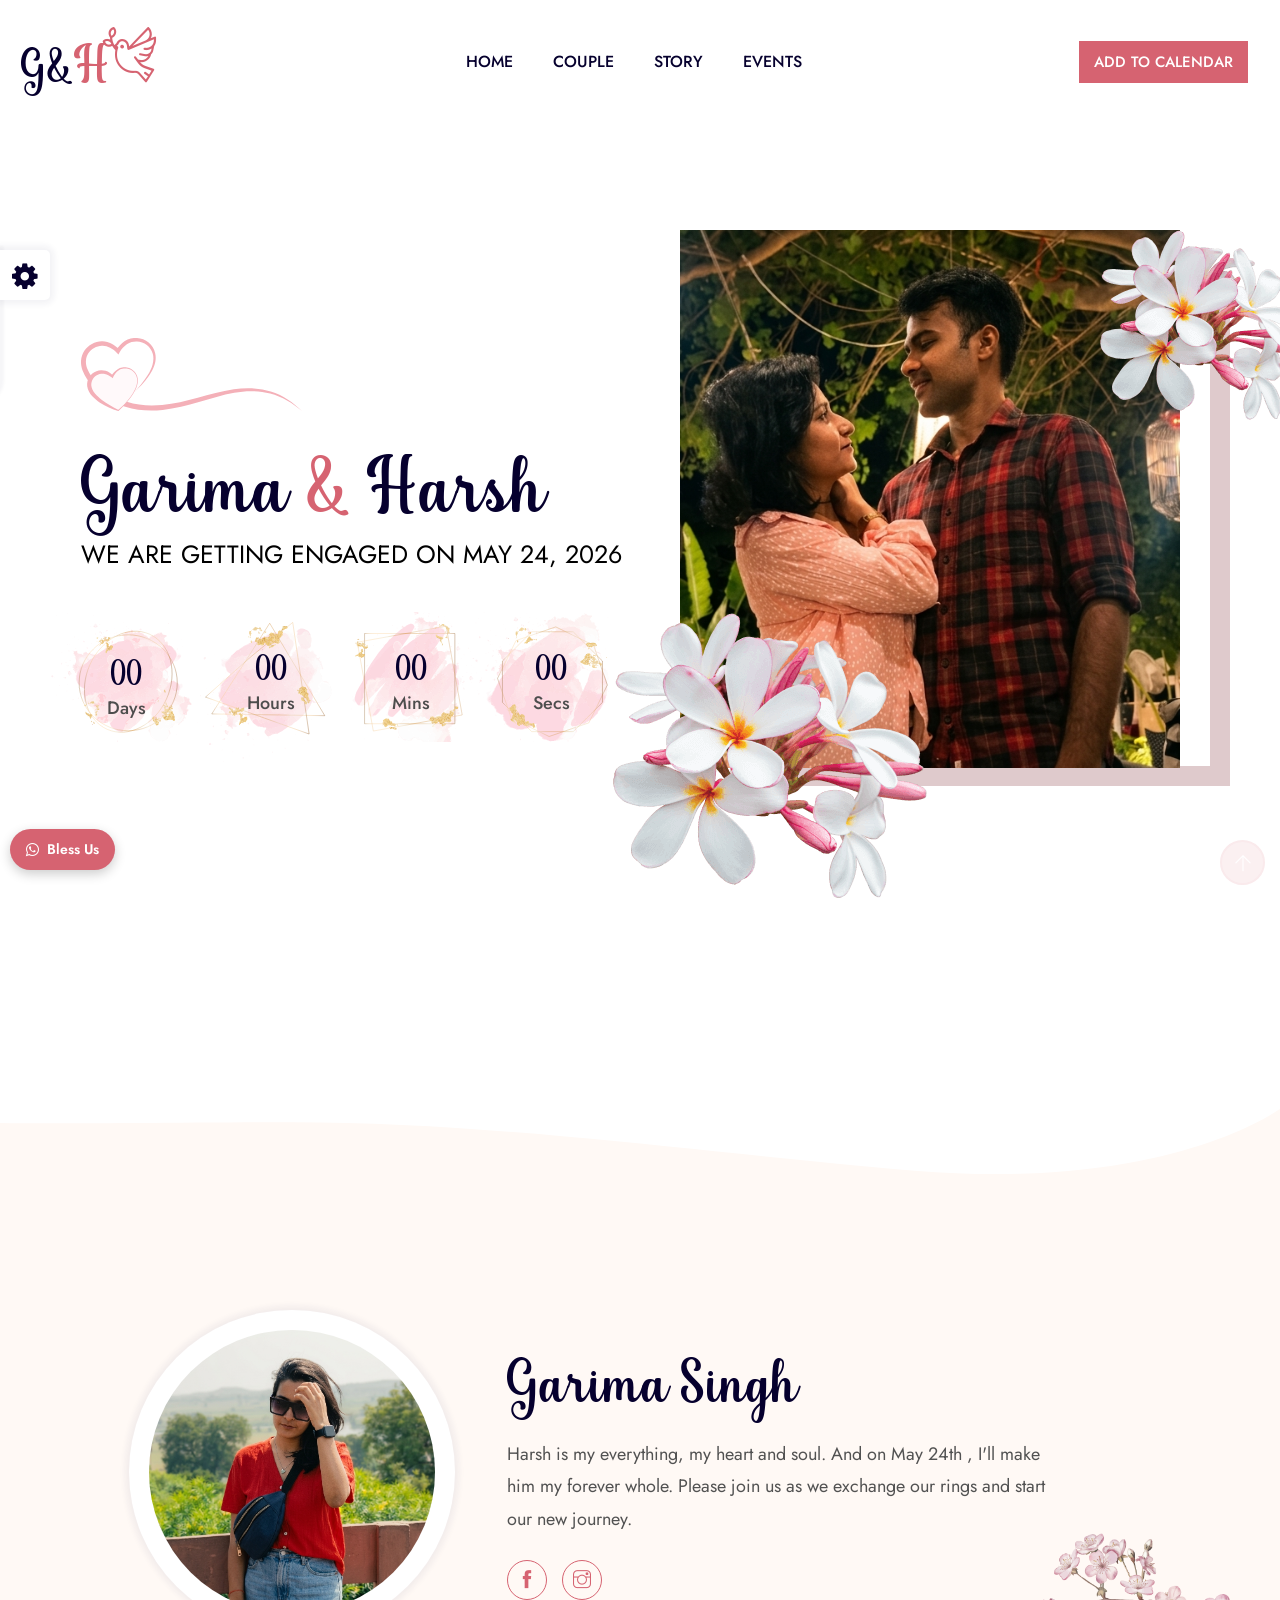
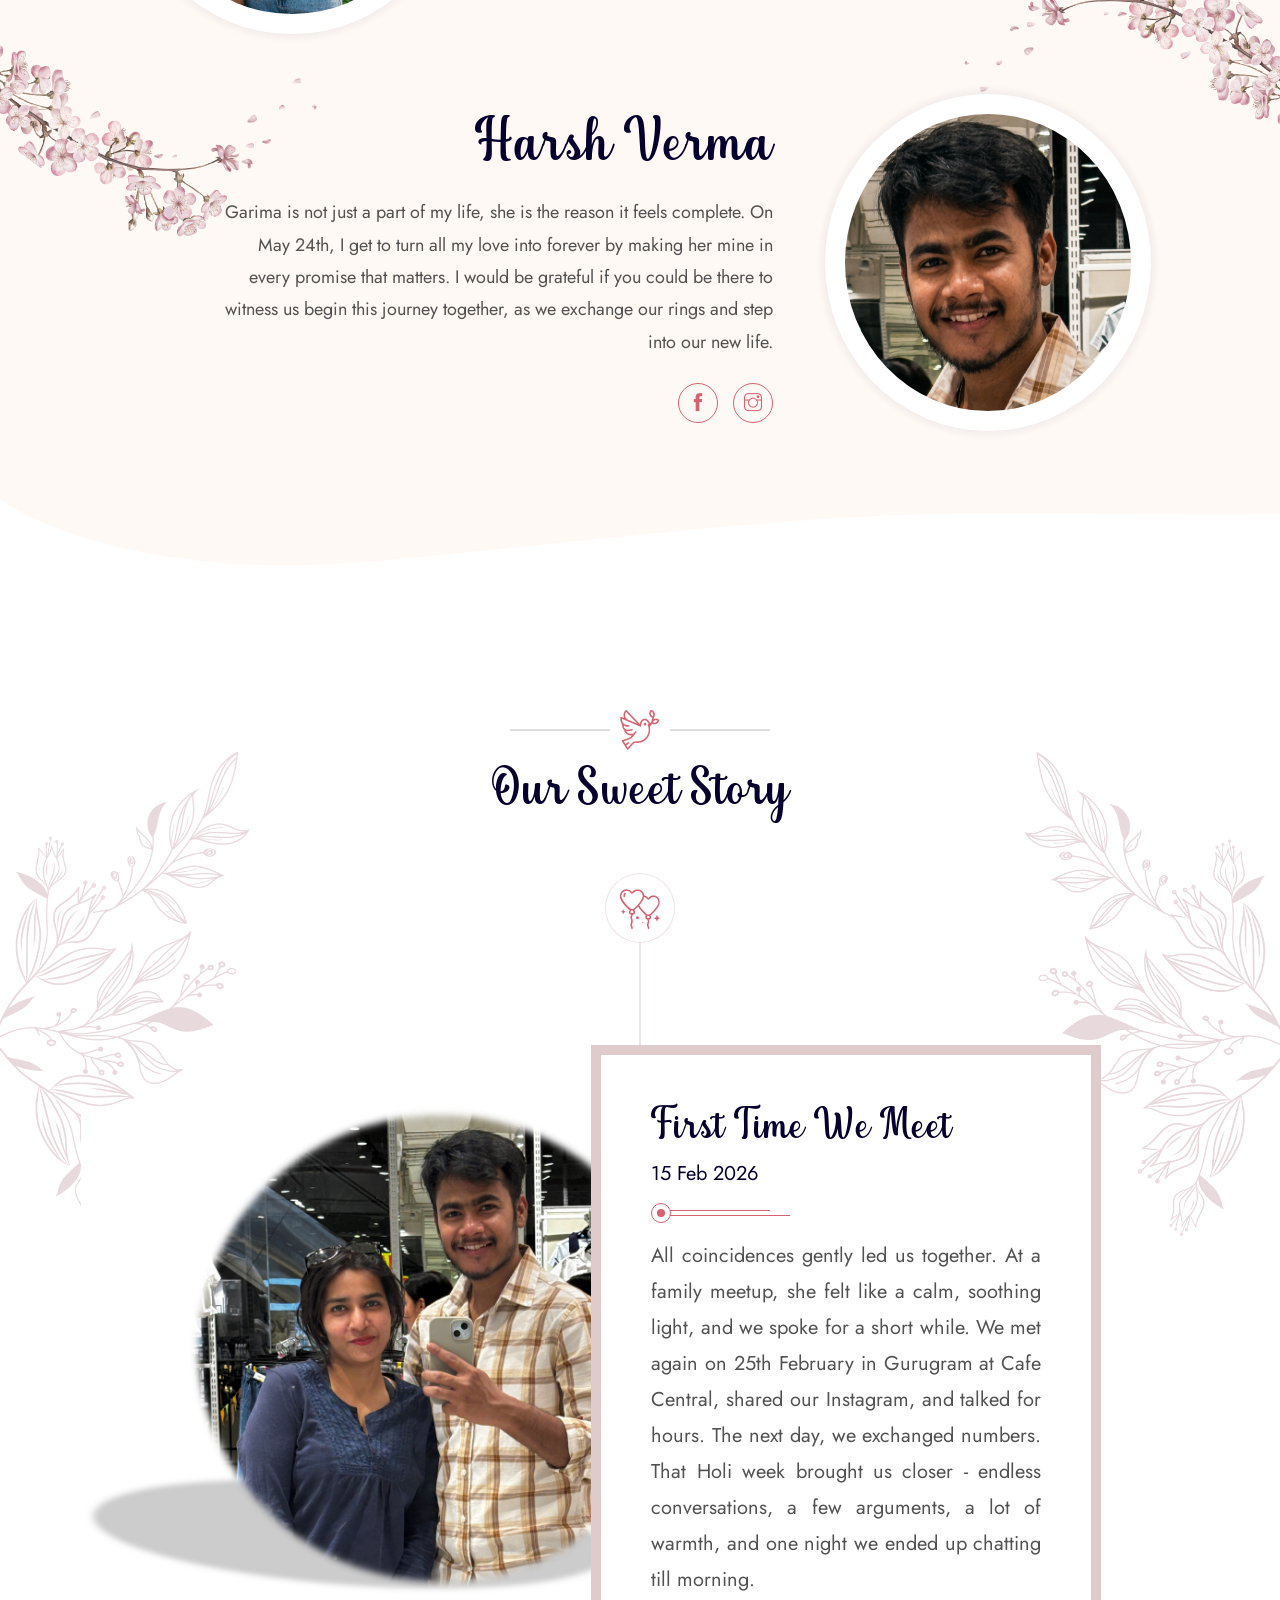
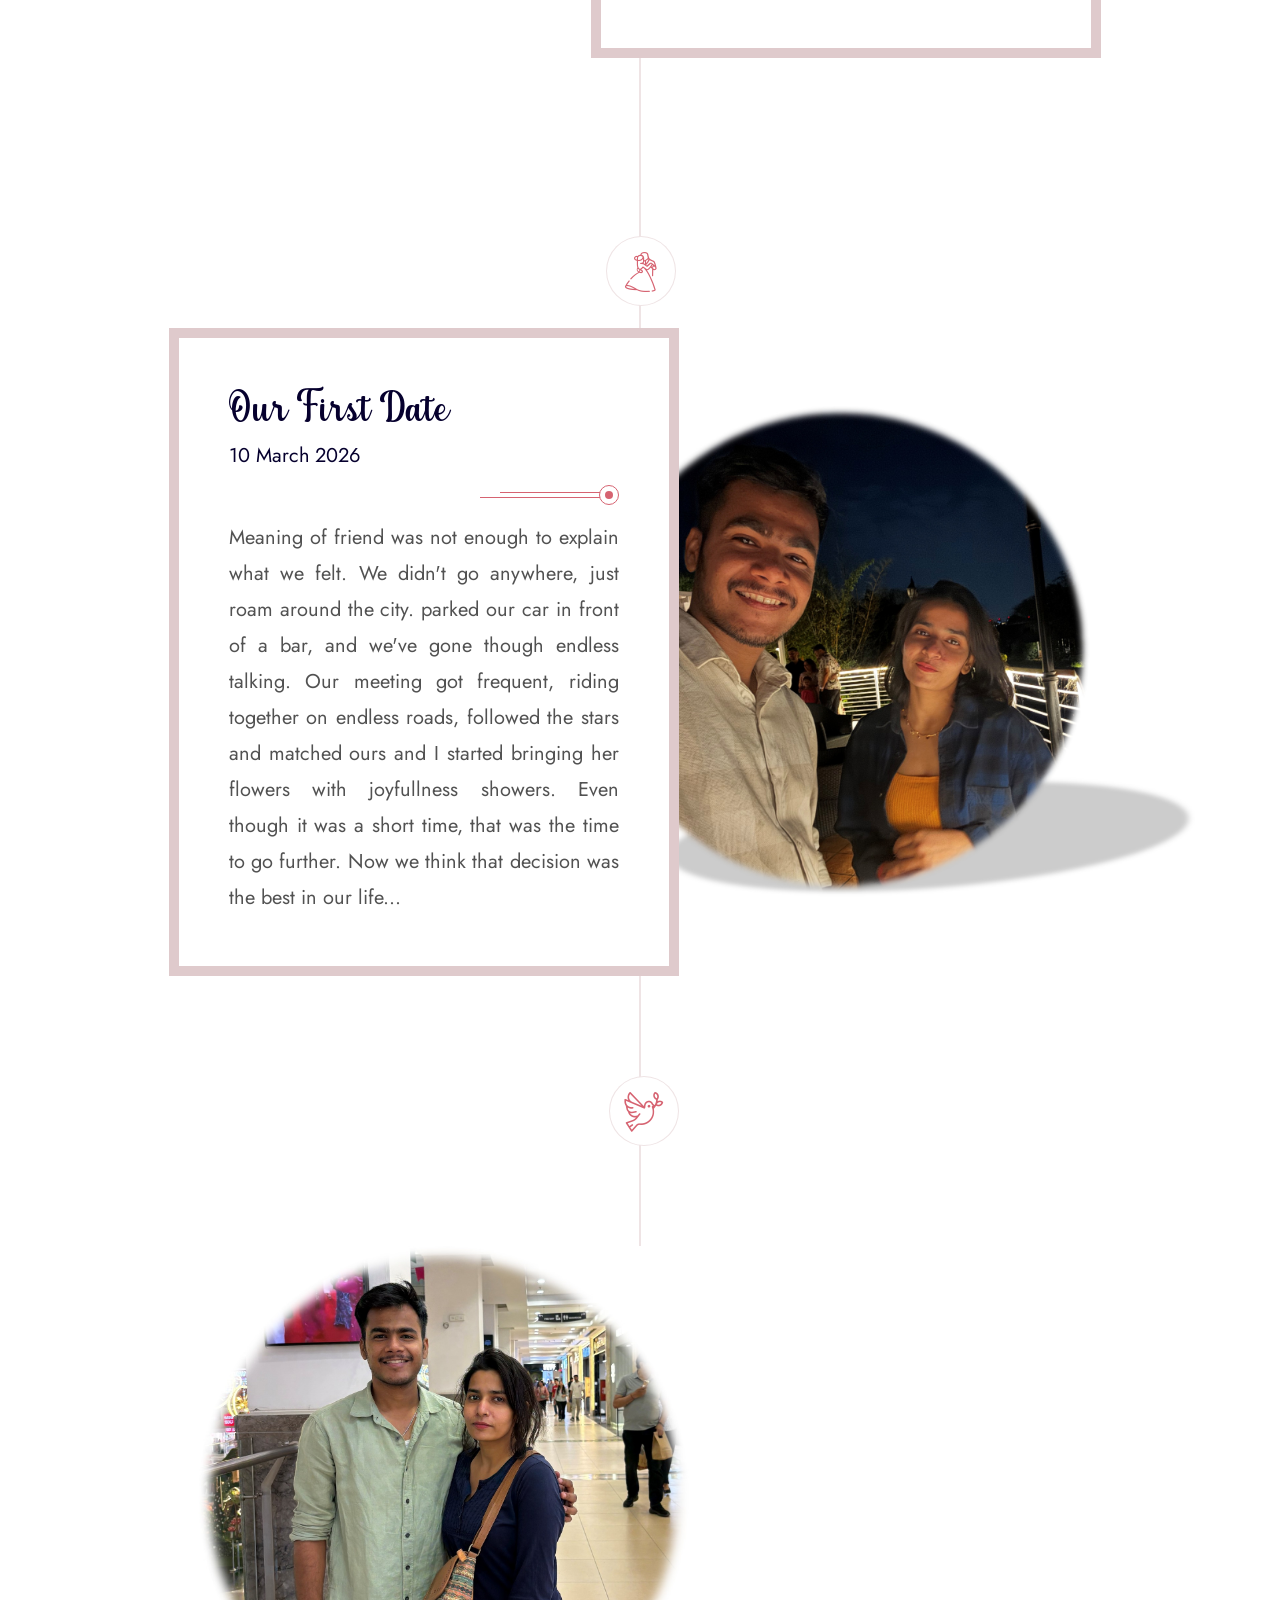
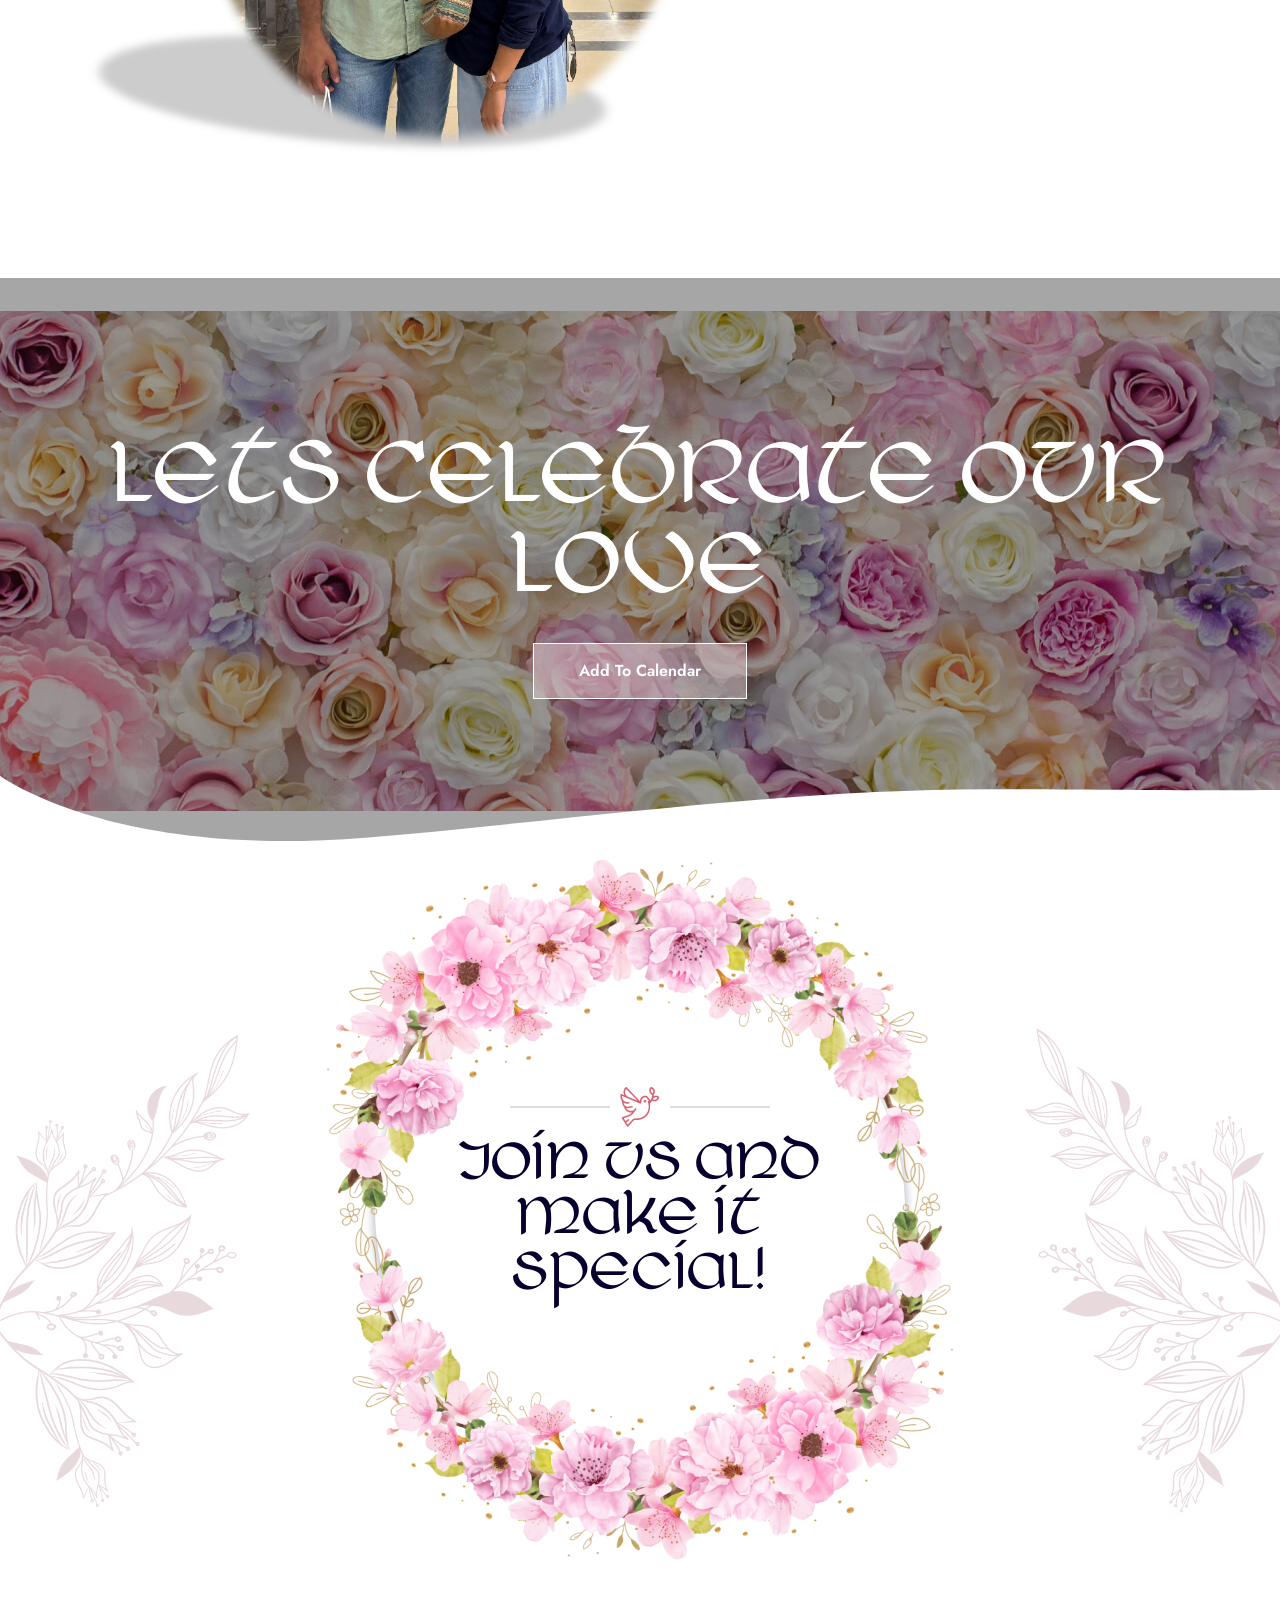
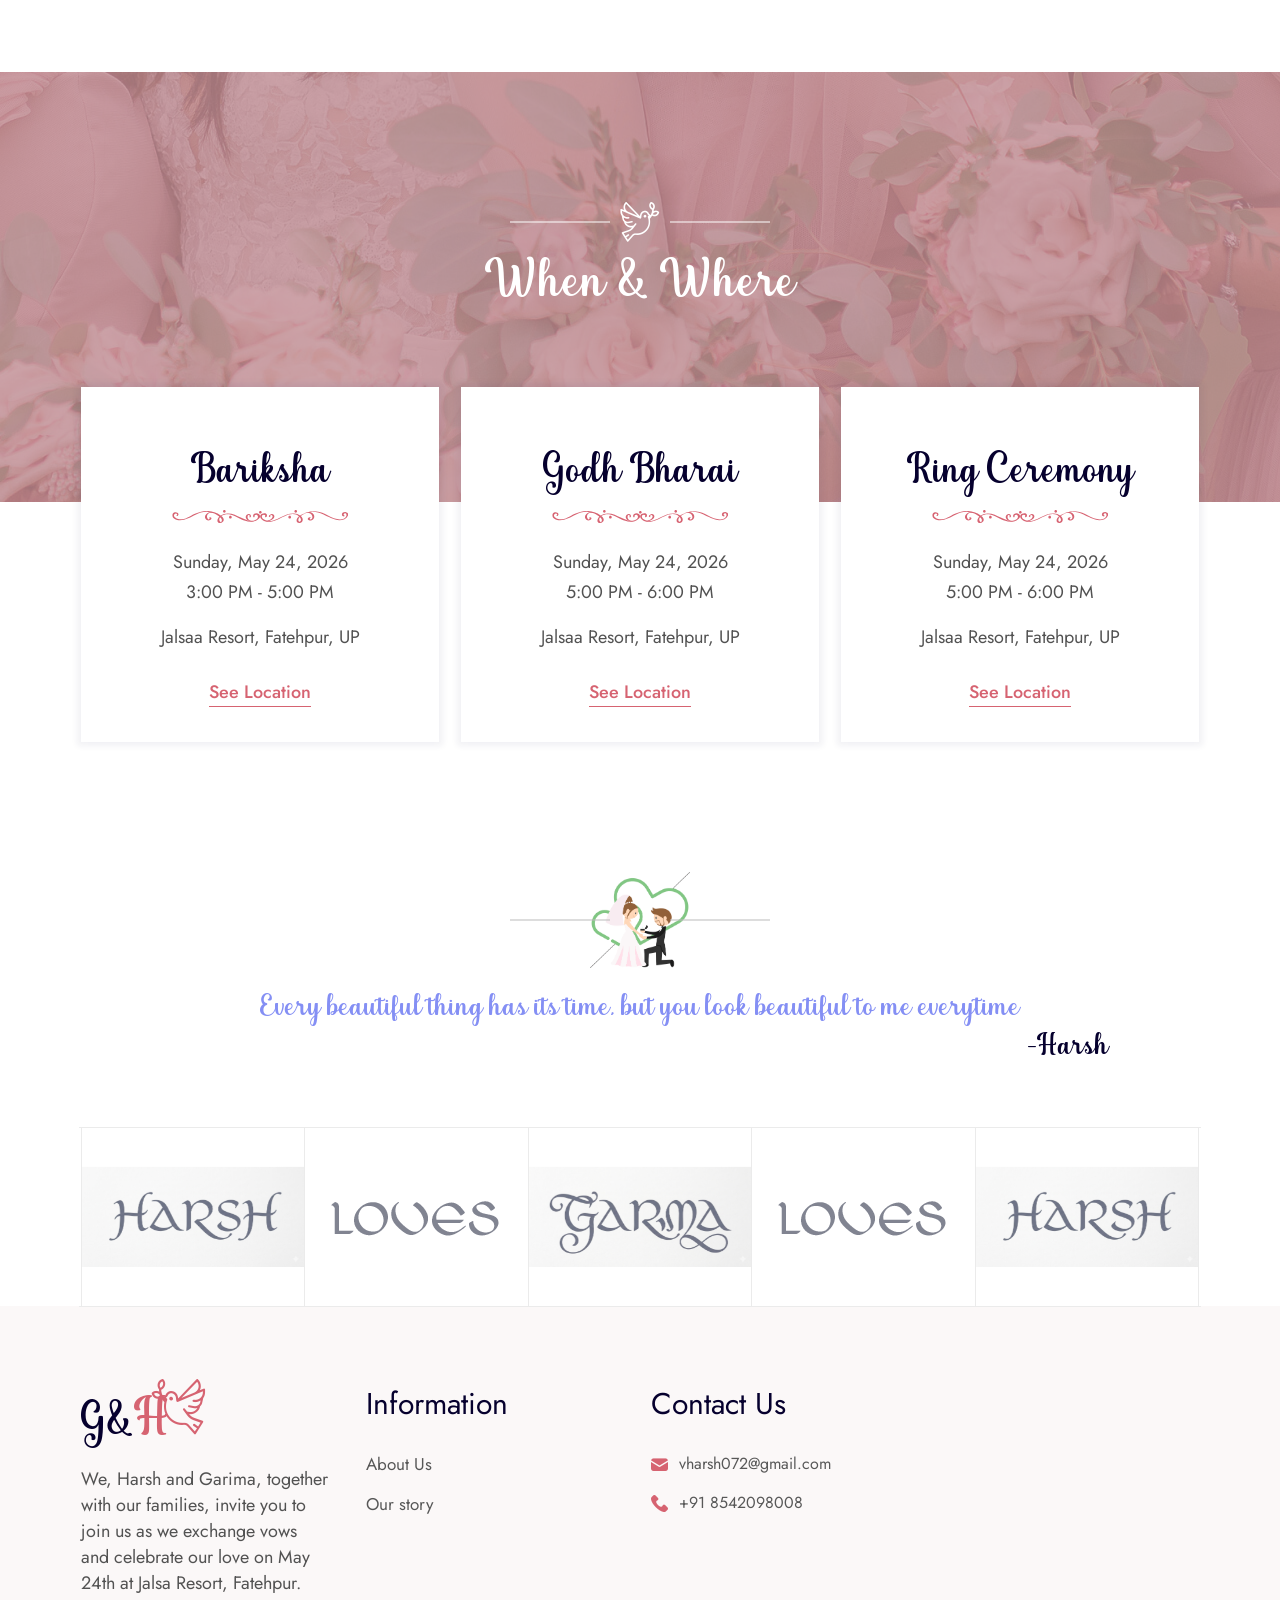
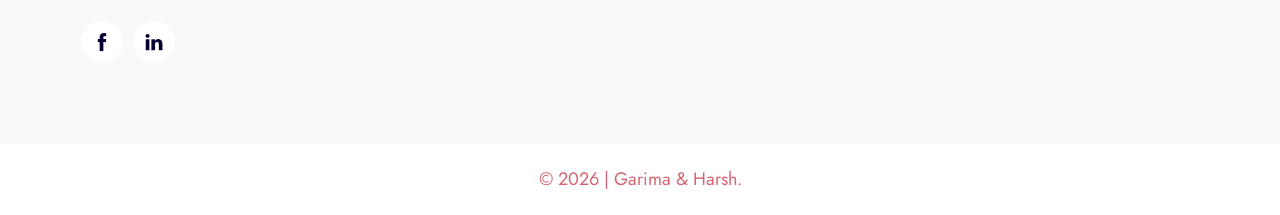
==== index.html @ f38de656 "Add theme button class to WhatsApp float button" ====
<!DOCTYPE html>
<html lang="en">

<head>
    <meta charset="utf-8">
    <meta http-equiv="X-UA-Compatible" content="IE=edge">
    <meta name="viewport" content="width=device-width, initial-scale=1">
    <meta name="author" content="wpOceans">
    <link rel="shortcut icon" type="image/png" href="assets/images/favicon.png">
    <title> Story of Harsh and Garima's Love</title>
    <link href="assets/css/themify-icons.css" rel="stylesheet">
    <link href="assets/css/font-awesome.min.css" rel="stylesheet">
    <link href="assets/css/flaticon.css" rel="stylesheet">
    <link href="assets/css/bootstrap.min.css" rel="stylesheet">
    <link href="assets/css/magnific-popup.css" rel="stylesheet">
    <link href="assets/css/animate.css" rel="stylesheet">
    <link href="assets/css/owl.carousel.css" rel="stylesheet">
    <link href="assets/css/owl.theme.css" rel="stylesheet">
    <link href="assets/css/slick.css" rel="stylesheet">
    <link href="assets/css/slick-theme.css" rel="stylesheet">
    <link href="assets/css/swiper.min.css" rel="stylesheet">
    <link href="assets/css/nice-select.css" rel="stylesheet">
    <link href="assets/css/owl.transitions.css" rel="stylesheet">
    <link href="assets/css/jquery.fancybox.css" rel="stylesheet">
    <link href="assets/css/odometer-theme-default.css" rel="stylesheet">
    <link href="assets/sass/style.css" rel="stylesheet">
	<link href="assets/css/additional.css" rel="stylesheet" type="text/css" media="all" />

</head>

<body>

    <!-- start page-wrapper -->
    <div class="page-wrapper">
        <!-- start preloader -->
        <div class="preloader">
            <div class="vertical-centered-box">
                <div class="content">
                    <div class="loader-circle"></div>
                    <div class="loader-line-mask">
                        <div class="loader-line"></div>
                    </div>
                    <img src="assets/images/preloader.png" alt="">
                </div>
            </div>
        </div>
        <!-- end preloader -->
        <!-- Start header -->
        <header id="header">
            <div class="wpo-site-header wpo-site-header-s1">
                <nav class="navigation navbar navbar-expand-lg navbar-light">
                    <div class="container-fluid">
                        <div class="row align-items-center">
                            <div class="col-lg-3 col-md-3 col-3 d-lg-none dl-block">
                                <div class="mobail-menu">
                                    <button type="button" class="navbar-toggler open-btn">
                                        <span class="sr-only">Toggle navigation</span>
                                        <span class="icon-bar first-angle"></span>
                                        <span class="icon-bar middle-angle"></span>
                                        <span class="icon-bar last-angle"></span>
                                    </button>
                                </div>
                            </div>
                            <div class="col-lg-2 col-md-6 col-6">
                                <div class="navbar-header">
                                    <a class="navbar-brand logo" href="index.html"><small>G&</small>H <span><i
                                                class="fi flaticon-dove"></i></span></a>
                                                <!-- <img src="assets/images/logoGH.png" alt=""> -->
                                </div>
                            </div>
                            <div class="col-lg-8 col-md-1 col-1">
                                <div id="navbar" class="collapse navbar-collapse navigation-holder">
                                    <button class="menu-close"><i class="ti-close"></i></button>
                                    <ul class="nav navbar-nav mb-2 mb-lg-0">
                                        <li class="menu-item-has-children">
                                            <a href="index.html">Home</a>                                           
                                        </li>
                                        <li>
                                            <a href="#couple">Couple</a>
                                        </li>
                                        <li>
                                            <a href="#story">Story</a>
                                        </li>
                                        <!-- <li>
                                            <a href="#gallery">Gallery</a>
                                        </li> -->
                                        <!-- <li>
                                            <a href="#RSVP">RSVP</a>
                                        </li> -->
                                        <li>
                                            <a href="#event">Events</a>
                                        </li>                                      
                                    </ul>

                                </div><!-- end of nav-collapse -->
                            </div>
                            <div class="col-lg-2 col-md-2 col-2">
                                <div class="header-right">
<a class="theme-btn"
   href="https://www.google.com/calendar/render?action=TEMPLATE&text=Garima+and+Harsh+Engagement+Ceremony&dates=20260524T190000/20260524T220000&details=Engagement+ceremony+at+Before+Power+Plant,+Jalsaa+Marriage+Lawn,+NH-335,+Fatehpur,+Bastapur,+Uttar+Pradesh+212601,+India&location=Jalsaa+Marriage+Lawn,+NH-335,+Fatehpur,+Bastapur,+Uttar+Pradesh+212601,+India&ctz=Asia/Kolkata"
   target="_blank">

    <span class="text">Add to Calendar</span>

    <span class="mobile">
        <i class="fi flaticon-calendar"></i>
    </span>
</a>
</div>
                            </div>
                        </div>
                    </div><!-- end of container -->
                </nav>
            </div>
        </header>
        <!-- end of header -->

        <!-- start of hero -->
       <section class="static-hero">
    <div class="hero-container">
        <div class="hero-inner">
            <div class="container-fluid">
                <div class="row align-items-center">
                    <div class="col-xl-8 col-lg-6 col-12">
                        <div class="wpo-static-hero-inner">
                            <div class="shape-1">
                                <img src="assets/images/slider/shape.svg" alt="">
                            </div>
                            <div data-swiper-parallax="300" class="slide-title">
                                <h2>Garima <span>&amp;</span> Harsh</h2>
                            </div>
                            <div data-swiper-parallax="400" class="slide-text">
                                <p>We Are Getting Engaged on May 24, 2026</p>
                            </div>
                            <div class="wpo-wedding-date">
                                <div class="clock-grids">
                                    <div id="clock"></div>


                                </div>
                            </div>
                            <div class="clearfix"></div>
                        </div>
                    </div>
                </div>
            </div>
        </div>
    </div>
    <div class="static-hero-right">
        <div class="static-hero-img">
            <div class="static-hero-img-inner">
                <img src="assets/images/slider/IMG-20230907-WA0068.jpg" alt="">
            </div>
            <div class="static-hero-shape-1 floating-item">
                <img src="assets/images/slider/flower1.png" alt="">
            </div>
            <div class="static-hero-shape-2 floating-item">
                <img src="assets/images/slider/flower2.png" alt="">
            </div>
        </div>
    </div>
</section>
		<div class="curved-decoration ">


              <svg width="100%" height="100%" class="bg-secondary-svg" version="1.1" xmlns="http://www.w3.org/2000/svg" xmlns:xlink="http://www.w3.org/1999/xlink" x="0px" y="0px"
    viewBox="0 0 2560 168.6227" enable-background="new 0 0 2560 168.6227" xml:space="preserve">
<g>
</g>
<g>
   <path d="M2560,0c0,0-219.6543,165.951-730.788,124.0771c-383.3156-31.4028-827.2138-96.9514-1244.7139-96.9514
      c-212.5106,0-439,3.5-584.4982,1.5844l0,139.9126h2560V0z"/>
</g>
</svg>
            </div>
        <!-- end of hero slider -->
        <!-- start couple-section -->
        <section class="bg-secondary couple-section section-padding" id="couple">
		
            <div class="container">
                <div class="row align-items-center justify-content-center">
                    <div class="col col-lg-11">
                        <div class="couple-area clearfix">
                            <div class="couple-item bride">
                                <div class="row align-items-center">
                                    <div class="col-lg-4">
                                        <div class="couple-img">
                                            <img src="assets/images/couple/4.jpg" alt="">
                                        </div>
                                    </div>
                                    <div class="col-lg-7">
                                        <div class="couple-text">
                                            <h3>Garima Singh</h3>
                                            <p >Harsh is my everything, my heart and soul. And on May 24th , I'll make him my forever whole. Please join us as we exchange our rings and start our new journey.</p>
                                            <div class="social">
                                                <ul>
                                                    <li><a href="https://www.facebook.com/garima.singh1807" target="_blank" rel="noopener noreferrer"><i class="ti-facebook"></i></a></li>
                                                    <!-- <li><a href="https://twitter.com/Harshsn93" target="_blank" rel="noopener noreferrer"><i class="ti-twitter-alt"></i></a></li> -->
                                                    <li><a href="https://www.instagram.com/s_g_0927/" target="_blank" rel="noopener noreferrer"><i class="ti-instagram"></i></a></li>
                                                </ul>
                                            </div>
                                        </div>
                                    </div>
                                </div>
                            </div>
                            <div class="couple-item groom">
                                <div class="row align-items-center">
                                    <div class="col-lg-7 order-lg-1 order-2">
                                        <div class="couple-text">
                                            <h3>Harsh Verma</h3>
                                            <p>Garima is not just a part of my life, she is the reason it feels complete. On May 24th, I get to turn all my love into forever by making her mine in every promise that matters. I would be grateful if you could be there to witness us begin this journey together, as we exchange our rings and step into our new life.
</p>
                                            <div class="social">
                                                <ul>
                                                    <li><a href="https://www.facebook.com/Harshsn93" target="_blank" rel="noopener noreferrer"><i class="ti-facebook"></i></a></li>
                                                    <!-- <li><a href="https://twitter.com/Harshsn93" target="_blank" rel="noopener noreferrer"><i class="ti-twitter-alt"></i></a></li> -->
                                                    <li><a href="https://www.instagram.com/Harshsn93/" target="_blank" rel="noopener noreferrer"><i class="ti-instagram"></i></a></li>
                                                </ul>
                                            </div>
                                        </div>
                                    </div>
                                    <div class="col-lg-4 order-lg-2 order-1">
                                        <div class="couple-img">
                                            <img src="assets/images/couple/IMG_20211014_2152424.jpg" alt="">
                                        </div>
                                    </div>
                                </div>
                            </div>
                        </div>
                    </div>
                </div>
            </div> <!-- end container -->
			
            <div class="shape-1">
                <img src="assets/images/couple/shape-1.png" alt="">
            </div>
            <div class="shape-2">
                <img src="assets/images/couple/shape-2.png" alt="">
            </div>
			 <div class="curved-decoration" style="margin-bottom: -3.375rem">
<svg  width="100%" height="100%"  version="1.1" xmlns="http://www.w3.org/2000/svg" xmlns:xlink="http://www.w3.org/1999/xlink" x="0px" y="0px"
    viewBox="0 0 2560 168.6227" enable-background="new 0 0 2560 168.6227" xml:space="preserve">
<g>
</g>
<g>
   <path d="M0,0c0,0,219.6543,165.951,730.788,124.0771c383.3156-31.4028,827.2139-96.9514,1244.7139-96.9514
      c212.5106,0,438.9999,3.5,584.4982,1.5844v139.9126H0V0z"/>
</g>
</svg>
            </div>
        </section>

        <!-- end couple-section -->


        
        <!-- start wpo-video-section -->
        <!-- <section class="wpo-video-section">
            <h2 class="hidden">some</h2>
            <a href="https://youtu.be/8jPL_5BoKuA" class="video-btn" data-type="iframe"><i
                    class="fi flaticon-play"></i></a>
        </section> -->
        <!-- end wpo-video-section-->




        <!-- start story-section -->
        <section class="story-section section-padding" id="story">
            <div class="container">
                <div class="row">
                    <div class="wpo-section-title">
                        <div class="section-title-icon">
                            <i class="fi flaticon-dove"></i>
                        </div>
                        <h2>Our Sweet Story</h2>
                    </div>
                </div>
                <div class="row">
                    <div class="col col-xs-12">
                        <div class="story-timeline">
                            <div class="row">
                                <div class="col offset-lg-6 col-lg-6 col-12 text-holder">
                                    <span class="heart">
                                        <i class="fi flaticon-balloon"></i>
                                    </span>
                                </div>
                            </div>
                            <div class="story-timeline-item s1">
                                <div class="row align-items-center">
                                    <div class="col col-lg-6 col-12">
                                        <div class="img-holder right-align-text wow fadeInLeftSlow" data-wow-duration="1500ms">
                                            <img src="assets/images/story/4.jpg" alt class="img img-responsive">
                                        </div>
                                    </div>
                                    <div class="col col-lg-6 col-12">
                                        <div class="story-text left-align-text wow fadeInRightSlow" data-wow-duration="2000ms" style="text-align: justify;">
                                            <h3>First Time We Meet</h3>
                                            <span class="date">15 Feb 2026</span>
                                            <div class="line-shape">
                                                <div class="outer-ball">
                                                    <div class="inner-ball"></div>
                                                </div>
                                             </div>
                                            <p>All coincidences gently led us together. At a family meetup, she felt like a calm, soothing light, and we spoke for a short while. We met again on 25th February in Gurugram at Cafe Central, shared our Instagram, and talked for hours. The next day, we exchanged numbers. That Holi week brought us closer - endless conversations, a few arguments, a lot of warmth, and one night we ended up chatting till morning.</p>
                                        </div>
                                    </div>
                                </div>
                            </div>
                            <div class="story-timeline-item">
                                <div class="row align-items-center">
                                    <div class="col col-lg-6 col-12 order-lg-1 order-2 text-holder left-text">
                                        <div class="story-text right-align-text wow fadeInLeftSlow" data-wow-duration="2000ms" style="text-align: justify;">
                                            <h3>Our First Date</h3>
                                            <span class="date">10 March 2026</span>
                                            <div class="line-shape s2">
                                                <div class="outer-ball">
                                                    <div class="inner-ball"></div>
                                                </div>
                                             </div>
                                            <p>Meaning of friend was not enough to explain what we felt. We didn't go anywhere, just roam around the city. parked our car in front of a bar, and we've gone though endless talking. Our meeting got frequent, riding together on endless roads, followed the stars and matched ours and I started bringing her flowers with joyfullness showers. Even though it was a short time, that was the time to go further. Now we think that decision was the best in our life...</p>
                                        </div>
                                    </div>
                                    <div class="col col-lg-6 col-12 order-lg-2 order-1">
                                        <div class="img-holder left-align-text">
                                            <img src="assets/images/story/5.jpg" alt class="img img-responsive wow fadeInRightSlow" data-wow-duration="1500ms">
                                            <span class="heart">
                                                <i class="fi flaticon-dance"></i>
                                            </span>
                                        </div>
                                    </div>
                                </div>
                            </div>
							<div class="story-timeline-item">
                                <div class="row align-items-center">
                                    <div class="col col-lg-6 col-12">
                                        <div class="img-holder right-align-text left-site right-heart">
                                            <img src="assets/images/story/7.jpg" alt class="img img-responsive wow fadeInLeftSlow" data-wow-duration="1500ms">
                                            <span class="heart">
                                                <i class="fi flaticon-dove"></i>
                                            </span>
                                        </div>
                                    </div>
                                    <div class="col col-lg-6 col-12">
                                        <div class="story-text left-align-text wow fadeInRightSlow" data-wow-duration="2000ms" style="text-align: justify;">
                                            <h3>We said YES!</h3>
                                            <span class="date">20 April 2026</span>
                                            <div class="line-shape">
                                                <div class="outer-ball">
                                                    <div class="inner-ball"></div>
                                                </div>
                                             </div>
                                            <p>Easy to write and say, we have been together for five years, Only one thing is missing in our life, that is to breathe together</p>
                                        </div>
                                    </div>
                                </div>
                            </div>
                            <!-- <div class="story-timeline-item"> -->
                                <!-- <div class="row align-items-center"> -->
                                    <!-- <div class="col col-lg-6 col-12"> -->
                                        <!-- <div class="img-holder right-align-text left-site right-heart"> -->
                                            <!-- <img src="assets/images/story/6.jpg" alt class="img img-responsive wow fadeInLeftSlow" data-wow-duration="1500ms"> -->
                                            <!-- <span class="heart"> -->
                                                <!-- <i class="fi flaticon-dove"></i> -->
                                            <!-- </span> -->
                                        <!-- </div> -->
                                    <!-- </div> -->
                                    <!-- <div class="col col-lg-6 col-12"> -->
                                        <!-- <div class="story-text left-align-text wow fadeInRightSlow" data-wow-duration="2000ms"> -->
                                            <!-- <h3>She Said Yes!</h3> -->
                                            <!-- <span class="date">17 December 2023</span> -->
                                            <!-- <div class="line-shape"> -->
                                                <!-- <div class="outer-ball"> -->
                                                    <!-- <div class="inner-ball"></div> -->
                                                <!-- </div> -->
                                             <!-- </div> -->
                                            <!-- <p>I will do it asap :) </p> -->
                                        <!-- </div> -->
                                    <!-- </div> -->
                                <!-- </div> -->
                            <!-- </div> -->
                        </div>
                    </div>
                </div> <!-- end row -->
            </div> <!-- end container -->
            <div class="shape-1">
                <div class="sticky-shape">
                    <img src="assets/images/rsvp/shape1.png" alt="">
                </div>  
            </div>
            <div class="shape-2">
                <div class="sticky-shape">
                    <img src="assets/images/rsvp/shape2.png" alt="">
                </div>
            </div>
			
        </section>
        <!-- end story-section -->

        <!-- start wpo-cta-section -->
        <section class="bg-white">
		
        <div class="wpo-cta-section">
		
            <div class="container-fluid">
    <div class="wpo-cta-item">
        <h2 style="font-family: ring-of-kerry;">Lets Celebrate Our Love</h2>
        <a class="theme-btn-s2 theme-btn" 
           href="https://calendar.google.com/calendar/render?action=TEMPLATE&text=Garima+and+Harsh+Engagement+Ceremony&dates=20260524T190000%2F20260524T220000&details=Garima+and+Harsh+Engagement+ceremony+at+Before+Power+Plant%2C+Jalsaa+Marriage+Lawn%2C+NH-335%2C+Fatehpur%2C+Bastapur%2C+Uttar+Pradesh+212601%2C+India&location=Jalsaa+Marriage+Lawn%2C+NH-335%2C+Fatehpur%2C+Bastapur%2C+Uttar+Pradesh+212601%2C+India&ctz=Asia%2FKolkata"
           target="_blank">
            Add to Calendar
        </a>
    </div>
</div>
        </div>
		<div class="curved-decoration " style="margin-top: -6%;">
               <svg width="100%" height="100%" class="bg-white-svg" version="1.1" xmlns="http://www.w3.org/2000/svg" xmlns:xlink="http://www.w3.org/1999/xlink" x="0px" y="0px"
    viewBox="0 0 2560 168.6227" enable-background="new 0 0 2560 168.6227" xml:space="preserve">
<g>
</g>
<g>

   <path d="M0,0c0,0,219.6543,165.951,730.788,124.0771c383.3156-31.4028,827.2139-96.9514,1244.7139-96.9514
      c212.5106,0,438.9999,3.5,584.4982,1.5844v139.9126H0V0z"/>
</g>
</svg>
            </div>
</section>
        <!-- end wpo-cta-section -->





        <!-- start of wpo-contact-section -->
        <section class="wpo-contact-section section-padding" id="RSVP">
            <div class="container">
                <div class="wpo-contact-section-wrapper">
                    <div class="wpo-contact-form-area">
                        <div class="wpo-section-title">
                            <div class="section-title-icon">
                                <i class="fi flaticon-dove"></i>
                            </div>
                            <h2 style="font-family: ring-of-kerry;">Join us and make it special!</h2>
                        </div>
                        <!-- <form method="post" class="contact-validation-active" id="contact-form-main">
                            <div>
                                <input type="text" class="form-control" name="name" id="name" placeholder="Full Name">
                            </div>
                            <div>
                                <input type="email" class="form-control" name="email" id="email" placeholder="Email">
                            </div>
                            <div class="radio-buttons">
                                <p>
                                    <input type="radio" id="attend" value="attend" name="radio-group" checked>
                                    <label for="attend">Yes, I will be there</label>
                                </p>
                                <p>
                                    <input type="radio" id="not" value="not" name="radio-group">
                                    <label for="not">Sorry, I can’t come</label>
                                </p>
                            </div>
                            <div>
                                <select id="guest" name="guest" class="form-control">
                                    <option disabled="disabled" selected>Number Of Guests</option>
                                    <option>01</option>
                                    <option>02</option>
                                    <option>03</option>
                                    <option>04</option>
                                    <option>05</option>
                                </select>
                            </div>
                            <div>
                                <input type="text" class="form-control" name="what" id="what"
                                    placeholder="Where Will You Be Attending from">
                            </div>
							<div class="row">
								<div class="form-group">
                                <input type="text" class="form-control" name="messageto" id="messageto"
                                    placeholder="Message" maxlength="200"> <span id='remainingC'></span>
								</div>
                            </div>
							<div class="form-group">
						    <div class="g-recaptcha" data-sitekey="6Lcugx0oAAAAAEjruO-y2aBhLe733bPUHk47atpN"></div>
							<span id="captcha" style="margin-left:100px;color:red" />
							</div>
                            <div class="submit-area">
                                <button type="submit" name="send" class="theme-btn-s3" value="Send">Send An Inquiry</button>
                                <div id="c-loader">
                                    <i class="ti-reload"></i>
                                </div>
                            </div>
                            <div class="clearfix error-handling-messages">
                                <div id="success">Thank you</div>
                                <div id="error"> Error occurred while sending email. Please try again later.
                                </div>
                            </div>
                        </form> -->
                        <div class="border-style"></div>
                    </div>
                    <div class="vector-1">
                        <img src="assets/images/rsvp/flower1.png" alt="">
                    </div>
                    <div class="vector-2">
                        <img src="assets/images/rsvp/flower2.png" alt="">
                    </div>
                </div>
            </div>
            <div class="shape-1">
                <img src="assets/images/rsvp/shape1.png" alt="">
            </div>
            <div class="shape-2">
                <img src="assets/images/rsvp/shape2.png" alt="">
            </div>
        </section>
        <!-- end of wpo-contact-section -->
      
        <!-- start wpo-event-section -->
        <section class="wpo-event-section section-padding" id="event">
            <div class="container">
                <div class="row">
                    <div class="wpo-section-title-s2">
                        <div class="section-title-icon">
                            <i class="fi flaticon-dove"></i>
                        </div>
                        <h2>When & Where</h2>
                    </div>
                </div>
                <div class="wpo-event-wrap">
                    <div class="row">
                        <div class="col col-lg-4 col-md-6 col-12">
                            <div class="wpo-event-item">
                                <div class="wpo-event-text">
                                    <h2>Bariksha</h2>
                                    <ul>
                                        <li>Sunday, May 24, 2026 <br>
                                            3:00 PM - 5:00 PM</li>
                                        <li>Jalsaa Resort, Fatehpur, UP</li>
                                        <!-- <li>+90 123-567-8910</li> -->

                                        <li> <a class="gmaps"
                                                href="https://maps.app.goo.gl/UqbdXLdMtCdvWPFx5" target="_blank">See
                                                Location</a></li>
                                    </ul>
                                </div>
                            </div>
                        </div>
                        <div class="col col-lg-4 col-md-6 col-12">
                            <div class="wpo-event-item">
                                <div class="wpo-event-text">
                                    <h2>Godh Bharai</h2>
                                    <ul>
                                        <li>Sunday, May 24, 2026 <br>
                                            5:00 PM - 6:00 PM</li>
                                        <li>Jalsaa Resort, Fatehpur, UP</li>
                                        <!-- <li>+90 234-567-8910</li> -->
                                        <li> <a class="gmaps"
                                                href="https://maps.app.goo.gl/UqbdXLdMtCdvWPFx5" target="_blank">See
                                                Location</a></li>
                                    </ul>
                                </div>
                            </div>
                        </div>
                        <div class="col col-lg-4 col-md-6 col-12">
                            <div class="wpo-event-item">
                                <div class="wpo-event-text">
                                    <h2>Ring Ceremony</h2>
                                    <ul>
                                        <li>Sunday, May 24, 2026 <br>
                                            5:00 PM - 6:00 PM</li>
                                        <li>Jalsaa Resort, Fatehpur, UP</li>
                                        <!-- <li>+90 234-567-8910</li> -->
                                        <li> <a class="gmaps"
                                                href="https://maps.app.goo.gl/UqbdXLdMtCdvWPFx5" target="_blank">See
                                                Location</a></li>
                                    </ul>
                                </div>
                            </div>
                        </div>
                    </div>
                </div>

            </div> <!-- end container -->
        </section>
        <!-- end wpo-event-section -->

<section> 
    <div class="container">
        <div class="row">
            <div class="wpo-section-title">
                <div class="section-title-icon">
                    <img src="assets/images/engagement.gif" alt="icon" style="width:100px; height:auto;">
                </div>
                <h3 style="color: rgb(132, 143, 244); margin-top: 2%;">
                    Every beautiful thing has its time, but you look beautiful to me everytime
                </h3>
                <h3 style="text-align: right; padding-right: 8%;">
                    -Harsh
                </h3>
            </div>
        </div>
    </div> <!-- end container -->
</section>




        <!-- start wpo-partners-section -->
        <section class="wpo-partners-section">
            <h2 class="hidden">Partners</h2>
            <div class="container">
                <div class="row">
                    <div class="col col-xs-12">
                        <div class="partner-grids partners-slider owl-carousel">
                            <div class="grid">
                                <img src="assets/images/partners/10.png" alt>
                            </div>
                            <div class="grid">
                                <img src="assets/images/partners/12.png" alt>
                            </div>
                            <div class="grid">
                                <img src="assets/images/partners/11.png" alt>
                            </div>
                            <div class="grid">
                                <img src="assets/images/partners/12.png" alt>
                            </div>
                            <!-- <div class="grid"> -->
                                <!-- <img src="assets/images/partners/5.png" alt> -->
                            <!-- </div> -->
                        </div>
                    </div>
                </div>
            </div> <!-- end container -->
        </section>
        <!-- end wpo-partners-section-->
        

        <!-- start of wpo-site-footer-section -->
        <footer class="wpo-site-footer">
            <div class="wpo-upper-footer">
                <div class="container">
                    <div class="row">
                        <div class="col col-xl-3 col-lg-4 col-md-6 col-sm-12 col-12">
                            <div class="widget about-widget">
                                <div class="widget-title">
                                    <a class="logo" href="index.html"><small>G&</small>H<span><i
                                        class="fi flaticon-dove"></i></span></a>
                                </div>
                                <p>We, Harsh and Garima, together with our families, invite you to join us as we exchange vows and celebrate our love on May 24th at Jalsa Resort, Fatehpur.</p>
                                <ul>
									<li><a href="https://www.facebook.com/harsh.verma.7906" target="_blank" rel="noopener noreferrer"><i class="ti-facebook"></i></a></li>
									<!-- <li><a href="https://twitter.com/Harshsn93" target="_blank" rel="noopener noreferrer"><i class="ti-twitter-alt"></i></a></li> -->
									<li><a href="https://www.linkedin.com/in/harsh-verma-753768160/" target="_blank" rel="noopener noreferrer"><i class="ti-linkedin"></i></a></li>
                                </ul>
                            </div>
                        </div>
                        <div class="col col-xl-3  col-lg-4 col-md-6 col-sm-12 col-12">
                            <div class="widget link-widget">
                                <div class="widget-title">
                                    <h3>Information</h3>
                                </div>
                                <ul>
                                    <li><a href="#couple">About Us</a></li>
                                    <!-- <li><a href="https://twitter.com/Harshsn93" target="_blank" rel="noopener noreferrer">Latest News</a></li> -->
                                    <!-- <li><a href="https://www.google.com/search?q=accommodation+istanbul" target="_blank" rel="noopener noreferrer">Accomodation</a></li> -->
                                    <li><a href="#story">Our story</a></li>
                                </ul>
                            </div>
                        </div>
                        <div class="col col-xl-3  col-lg-4 col-md-6 col-sm-12 col-12">
                            <div class="widget wpo-service-link-widget">
                                <div class="widget-title">
                                    <h3>Contact Us</h3>
                                </div>
                                <div class="contact-ft">
                                    <ul>
                                        <li><i class="fi flaticon-email"></i>vharsh072@gmail.com</li>
                                        <li><i class="fi flaticon-phone-call"></i>+91 8542098008</li>
                                        <!-- <li><i class="fi flaticon-maps-and-flags"></i>Istanbul, Uskudar -->
                                        </li>
                                    </ul>
                                </div>
                            </div>
                        </div>

                        <!-- <div class="col col-xl-3  col-lg-4 col-md-6 col-sm-12 col-12">
                            <div class="widget newsletter">
                                <div class="widget-title">
                                    <h3>Get In Touch</h3>
                                </div>
                                <form>
                                    <input type="text" id="subs_email" name="subs_email" placeholder="Email" required>
                                    <button type="submit">Subscribe</button>
                                </form>
                            </div>
                        </div> -->


                    </div>
                </div> <!-- end container -->
            </div>
            <div class="wpo-lower-footer">
                <div class="container">
                    <div class="row">
                        <div class="col col-xs-12">
                            <p class="copyright"> &copy; 2026 | Garima & Harsh.</p>
                        </div>
                    </div>
                </div>
            </div>
        </footer>
        <!-- end of wpo-site-footer-section -->

		            <!-- RSVP -->
   <!-- floating whatsapp button -->
<div class="whatsapp-float-wrap">
    <a class="whatsapp-float-btn theme-btn" href="https://wa.me/918542098008?text=Hi%20Harsh%20and%20Garima%2C%20We%20are%20accepting%20your%20invitation.%20Hope%20to%20see%20you%20both%20soon." target="_blank" rel="noopener noreferrer">
        <i class="fa fa-whatsapp"></i>
        <span class="whatsapp-label">Bless Us</span>
    </a>
</div>
<!-- end floating whatsapp button -->
		
        <!-- color-switcher -->
        <div class="color-switcher-wrap">
            <div class="color-switcher-item">
                <div class="color-toggle-btn">
                    <i class="fa fa-cog"></i>
                </div>
                <ul id="switcher">
                    <li class="btn btn1" id="Button1"></li>
                    <li class="btn btn2" id="Button2"></li>
                    <li class="btn btn3" id="Button3"></li>
                    <li class="btn btn4" id="Button4"></li>
                    <li class="btn btn5" id="Button5"></li>
                    <li class="btn btn6" id="Button6"></li>
                    <li class="btn btn7" id="Button7"></li>
                    <li class="btn btn8" id="Button8"></li>
                    <li class="btn btn9" id="Button9"></li>
                </ul>
            </div>
        </div>
    </div>
    <!-- end of page-wrapper -->

    <!-- All JavaScript files
    ================================================== -->
    <script src="assets/js/jquery.min.js"></script>
    <script src="assets/js/bootstrap.bundle.min.js"></script>
    <!-- Plugins for this template -->
    <script src="assets/js/modernizr.custom.js"></script>
    <script src="assets/js/jquery.dlmenu.js"></script>
    <script src="assets/js/jquery-plugin-collection.js"></script>
    <!-- Moving Animation -->
    <script src="assets/js/moving-animation.js"></script>
    <!-- Custom script for this template -->
    <script src="assets/js/script.js"></script>
	<script src="https://www.google.com/recaptcha/api.js" async defer></script>
	<!-- jQuery Localisation JavaScript -->
	<script src="assets/js/jquery.localisation.min.js"></script>


    <script>
    $(document).ready(function() {
        if ($("#clock").length) {
            // Target date: May 24, 2026 (7:00 PM based on your calendar link)
            $('#clock').countdown('2026/05/24 19:00:00', function(event) {
                $(this).html(event.strftime(
                    '<div class="box"><div><div class="time">%D</div> <span>Days</span> </div></div>' +
                    '<div class="box"><div><div class="time">%H</div> <span>Hours</span> </div></div>' +
                    '<div class="box"><div><div class="time">%M</div> <span>Mins</span> </div></div>' +
                    '<div class="box"><div><div class="time">%S</div> <span>Secs</span> </div></div>'
                ));
            });
        }
    });
</script>


</body>

</html>
---- assets/css/themify-icons.css ----
@font-face {
	font-family: 'themify';
	src:url('../fonts/themify.eot?-fvbane');
	src:url('../fonts/themify.eot?#iefix-fvbane') format('embedded-opentype'),
		url('../fonts/themify.woff?-fvbane') format('woff'),
		url('../fonts/themify.ttf?-fvbane') format('truetype'),
		url('../fonts/themify.svg?-fvbane#themify') format('svg');
	font-weight: normal;
	font-style: normal;
}

[class^="ti-"], [class*=" ti-"] {
	font-family: 'themify';
	speak: none;
	font-style: normal;
	font-weight: normal;
	font-variant: normal;
	text-transform: none;
	line-height: 1;

	/* Better Font Rendering =========== */
	-webkit-font-smoothing: antialiased;
	-moz-osx-font-smoothing: grayscale;
}

.ti-wand:before {
	content: "\e600";
}
.ti-volume:before {
	content: "\e601";
}
.ti-user:before {
	content: "\e602";
}
.ti-unlock:before {
	content: "\e603";
}
.ti-unlink:before {
	content: "\e604";
}
.ti-trash:before {
	content: "\e605";
}
.ti-thought:before {
	content: "\e606";
}
.ti-target:before {
	content: "\e607";
}
.ti-tag:before {
	content: "\e608";
}
.ti-tablet:before {
	content: "\e609";
}
.ti-star:before {
	content: "\e60a";
}
.ti-spray:before {
	content: "\e60b";
}
.ti-signal:before {
	content: "\e60c";
}
.ti-shopping-cart:before {
	content: "\e60d";
}
.ti-shopping-cart-full:before {
	content: "\e60e";
}
.ti-settings:before {
	content: "\e60f";
}
.ti-search:before {
	content: "\e610";
}
.ti-zoom-in:before {
	content: "\e611";
}
.ti-zoom-out:before {
	content: "\e612";
}
.ti-cut:before {
	content: "\e613";
}
.ti-ruler:before {
	content: "\e614";
}
.ti-ruler-pencil:before {
	content: "\e615";
}
.ti-ruler-alt:before {
	content: "\e616";
}
.ti-bookmark:before {
	content: "\e617";
}
.ti-bookmark-alt:before {
	content: "\e618";
}
.ti-reload:before {
	content: "\e619";
}
.ti-plus:before {
	content: "\e61a";
}
.ti-pin:before {
	content: "\e61b";
}
.ti-pencil:before {
	content: "\e61c";
}
.ti-pencil-alt:before {
	content: "\e61d";
}
.ti-paint-roller:before {
	content: "\e61e";
}
.ti-paint-bucket:before {
	content: "\e61f";
}
.ti-na:before {
	content: "\e620";
}
.ti-mobile:before {
	content: "\e621";
}
.ti-minus:before {
	content: "\e622";
}
.ti-medall:before {
	content: "\e623";
}
.ti-medall-alt:before {
	content: "\e624";
}
.ti-marker:before {
	content: "\e625";
}
.ti-marker-alt:before {
	content: "\e626";
}
.ti-arrow-up:before {
	content: "\e627";
}
.ti-arrow-right:before {
	content: "\e628";
}
.ti-arrow-left:before {
	content: "\e629";
}
.ti-arrow-down:before {
	content: "\e62a";
}
.ti-lock:before {
	content: "\e62b";
}
.ti-location-arrow:before {
	content: "\e62c";
}
.ti-link:before {
	content: "\e62d";
}
.ti-layout:before {
	content: "\e62e";
}
.ti-layers:before {
	content: "\e62f";
}
.ti-layers-alt:before {
	content: "\e630";
}
.ti-key:before {
	content: "\e631";
}
.ti-import:before {
	content: "\e632";
}
.ti-image:before {
	content: "\e633";
}
.ti-heart:before {
	content: "\e634";
}
.ti-heart-broken:before {
	content: "\e635";
}
.ti-hand-stop:before {
	content: "\e636";
}
.ti-hand-open:before {
	content: "\e637";
}
.ti-hand-drag:before {
	content: "\e638";
}
.ti-folder:before {
	content: "\e639";
}
.ti-flag:before {
	content: "\e63a";
}
.ti-flag-alt:before {
	content: "\e63b";
}
.ti-flag-alt-2:before {
	content: "\e63c";
}
.ti-eye:before {
	content: "\e63d";
}
.ti-export:before {
	content: "\e63e";
}
.ti-exchange-vertical:before {
	content: "\e63f";
}
.ti-desktop:before {
	content: "\e640";
}
.ti-cup:before {
	content: "\e641";
}
.ti-crown:before {
	content: "\e642";
}
.ti-comments:before {
	content: "\e643";
}
.ti-comment:before {
	content: "\e644";
}
.ti-comment-alt:before {
	content: "\e645";
}
.ti-close:before {
	content: "\e646";
}
.ti-clip:before {
	content: "\e647";
}
.ti-angle-up:before {
	content: "\e648";
}
.ti-angle-right:before {
	content: "\e649";
}
.ti-angle-left:before {
	content: "\e64a";
}
.ti-angle-down:before {
	content: "\e64b";
}
.ti-check:before {
	content: "\e64c";
}
.ti-check-box:before {
	content: "\e64d";
}
.ti-camera:before {
	content: "\e64e";
}
.ti-announcement:before {
	content: "\e64f";
}
.ti-brush:before {
	content: "\e650";
}
.ti-briefcase:before {
	content: "\e651";
}
.ti-bolt:before {
	content: "\e652";
}
.ti-bolt-alt:before {
	content: "\e653";
}
.ti-blackboard:before {
	content: "\e654";
}
.ti-bag:before {
	content: "\e655";
}
.ti-move:before {
	content: "\e656";
}
.ti-arrows-vertical:before {
	content: "\e657";
}
.ti-arrows-horizontal:before {
	content: "\e658";
}
.ti-fullscreen:before {
	content: "\e659";
}
.ti-arrow-top-right:before {
	content: "\e65a";
}
.ti-arrow-top-left:before {
	content: "\e65b";
}
.ti-arrow-circle-up:before {
	content: "\e65c";
}
.ti-arrow-circle-right:before {
	content: "\e65d";
}
.ti-arrow-circle-left:before {
	content: "\e65e";
}
.ti-arrow-circle-down:before {
	content: "\e65f";
}
.ti-angle-double-up:before {
	content: "\e660";
}
.ti-angle-double-right:before {
	content: "\e661";
}
.ti-angle-double-left:before {
	content: "\e662";
}
.ti-angle-double-down:before {
	content: "\e663";
}
.ti-zip:before {
	content: "\e664";
}
.ti-world:before {
	content: "\e665";
}
.ti-wheelchair:before {
	content: "\e666";
}
.ti-view-list:before {
	content: "\e667";
}
.ti-view-list-alt:before {
	content: "\e668";
}
.ti-view-grid:before {
	content: "\e669";
}
.ti-uppercase:before {
	content: "\e66a";
}
.ti-upload:before {
	content: "\e66b";
}
.ti-underline:before {
	content: "\e66c";
}
.ti-truck:before {
	content: "\e66d";
}
.ti-timer:before {
	content: "\e66e";
}
.ti-ticket:before {
	content: "\e66f";
}
.ti-thumb-up:before {
	content: "\e670";
}
.ti-thumb-down:before {
	content: "\e671";
}
.ti-text:before {
	content: "\e672";
}
.ti-stats-up:before {
	content: "\e673";
}
.ti-stats-down:before {
	content: "\e674";
}
.ti-split-v:before {
	content: "\e675";
}
.ti-split-h:before {
	content: "\e676";
}
.ti-smallcap:before {
	content: "\e677";
}
.ti-shine:before {
	content: "\e678";
}
.ti-shift-right:before {
	content: "\e679";
}
.ti-shift-left:before {
	content: "\e67a";
}
.ti-shield:before {
	content: "\e67b";
}
.ti-notepad:before {
	content: "\e67c";
}
.ti-server:before {
	content: "\e67d";
}
.ti-quote-right:before {
	content: "\e67e";
}
.ti-quote-left:before {
	content: "\e67f";
}
.ti-pulse:before {
	content: "\e680";
}
.ti-printer:before {
	content: "\e681";
}
.ti-power-off:before {
	content: "\e682";
}
.ti-plug:before {
	content: "\e683";
}
.ti-pie-chart:before {
	content: "\e684";
}
.ti-paragraph:before {
	content: "\e685";
}
.ti-panel:before {
	content: "\e686";
}
.ti-package:before {
	content: "\e687";
}
.ti-music:before {
	content: "\e688";
}
.ti-music-alt:before {
	content: "\e689";
}
.ti-mouse:before {
	content: "\e68a";
}
.ti-mouse-alt:before {
	content: "\e68b";
}
.ti-money:before {
	content: "\e68c";
}
.ti-microphone:before {
	content: "\e68d";
}
.ti-menu:before {
	content: "\e68e";
}
.ti-menu-alt:before {
	content: "\e68f";
}
.ti-map:before {
	content: "\e690";
}
.ti-map-alt:before {
	content: "\e691";
}
.ti-loop:before {
	content: "\e692";
}
.ti-location-pin:before {
	content: "\e693";
}
.ti-list:before {
	content: "\e694";
}
.ti-light-bulb:before {
	content: "\e695";
}
.ti-Italic:before {
	content: "\e696";
}
.ti-info:before {
	content: "\e697";
}
.ti-infinite:before {
	content: "\e698";
}
.ti-id-badge:before {
	content: "\e699";
}
.ti-hummer:before {
	content: "\e69a";
}
.ti-home:before {
	content: "\e69b";
}
.ti-help:before {
	content: "\e69c";
}
.ti-headphone:before {
	content: "\e69d";
}
.ti-harddrives:before {
	content: "\e69e";
}
.ti-harddrive:before {
	content: "\e69f";
}
.ti-gift:before {
	content: "\e6a0";
}
.ti-game:before {
	content: "\e6a1";
}
.ti-filter:before {
	content: "\e6a2";
}
.ti-files:before {
	content: "\e6a3";
}
.ti-file:before {
	content: "\e6a4";
}
.ti-eraser:before {
	content: "\e6a5";
}
.ti-envelope:before {
	content: "\e6a6";
}
.ti-download:before {
	content: "\e6a7";
}
.ti-direction:before {
	content: "\e6a8";
}
.ti-direction-alt:before {
	content: "\e6a9";
}
.ti-dashboard:before {
	content: "\e6aa";
}
.ti-control-stop:before {
	content: "\e6ab";
}
.ti-control-shuffle:before {
	content: "\e6ac";
}
.ti-control-play:before {
	content: "\e6ad";
}
.ti-control-pause:before {
	content: "\e6ae";
}
.ti-control-forward:before {
	content: "\e6af";
}
.ti-control-backward:before {
	content: "\e6b0";
}
.ti-cloud:before {
	content: "\e6b1";
}
.ti-cloud-up:before {
	content: "\e6b2";
}
.ti-cloud-down:before {
	content: "\e6b3";
}
.ti-clipboard:before {
	content: "\e6b4";
}
.ti-car:before {
	content: "\e6b5";
}
.ti-calendar:before {
	content: "\e6b6";
}
.ti-book:before {
	content: "\e6b7";
}
.ti-bell:before {
	content: "\e6b8";
}
.ti-basketball:before {
	content: "\e6b9";
}
.ti-bar-chart:before {
	content: "\e6ba";
}
.ti-bar-chart-alt:before {
	content: "\e6bb";
}
.ti-back-right:before {
	content: "\e6bc";
}
.ti-back-left:before {
	content: "\e6bd";
}
.ti-arrows-corner:before {
	content: "\e6be";
}
.ti-archive:before {
	content: "\e6bf";
}
.ti-anchor:before {
	content: "\e6c0";
}
.ti-align-right:before {
	content: "\e6c1";
}
.ti-align-left:before {
	content: "\e6c2";
}
.ti-align-justify:before {
	content: "\e6c3";
}
.ti-align-center:before {
	content: "\e6c4";
}
.ti-alert:before {
	content: "\e6c5";
}
.ti-alarm-clock:before {
	content: "\e6c6";
}
.ti-agenda:before {
	content: "\e6c7";
}
.ti-write:before {
	content: "\e6c8";
}
.ti-window:before {
	content: "\e6c9";
}
.ti-widgetized:before {
	content: "\e6ca";
}
.ti-widget:before {
	content: "\e6cb";
}
.ti-widget-alt:before {
	content: "\e6cc";
}
.ti-wallet:before {
	content: "\e6cd";
}
.ti-video-clapper:before {
	content: "\e6ce";
}
.ti-video-camera:before {
	content: "\e6cf";
}
.ti-vector:before {
	content: "\e6d0";
}
.ti-themify-logo:before {
	content: "\e6d1";
}
.ti-themify-favicon:before {
	content: "\e6d2";
}
.ti-themify-favicon-alt:before {
	content: "\e6d3";
}
.ti-support:before {
	content: "\e6d4";
}
.ti-stamp:before {
	content: "\e6d5";
}
.ti-split-v-alt:before {
	content: "\e6d6";
}
.ti-slice:before {
	content: "\e6d7";
}
.ti-shortcode:before {
	content: "\e6d8";
}
.ti-shift-right-alt:before {
	content: "\e6d9";
}
.ti-shift-left-alt:before {
	content: "\e6da";
}
.ti-ruler-alt-2:before {
	content: "\e6db";
}
.ti-receipt:before {
	content: "\e6dc";
}
.ti-pin2:before {
	content: "\e6dd";
}
.ti-pin-alt:before {
	content: "\e6de";
}
.ti-pencil-alt2:before {
	content: "\e6df";
}
.ti-palette:before {
	content: "\e6e0";
}
.ti-more:before {
	content: "\e6e1";
}
.ti-more-alt:before {
	content: "\e6e2";
}
.ti-microphone-alt:before {
	content: "\e6e3";
}
.ti-magnet:before {
	content: "\e6e4";
}
.ti-line-double:before {
	content: "\e6e5";
}
.ti-line-dotted:before {
	content: "\e6e6";
}
.ti-line-dashed:before {
	content: "\e6e7";
}
.ti-layout-width-full:before {
	content: "\e6e8";
}
.ti-layout-width-default:before {
	content: "\e6e9";
}
.ti-layout-width-default-alt:before {
	content: "\e6ea";
}
.ti-layout-tab:before {
	content: "\e6eb";
}
.ti-layout-tab-window:before {
	content: "\e6ec";
}
.ti-layout-tab-v:before {
	content: "\e6ed";
}
.ti-layout-tab-min:before {
	content: "\e6ee";
}
.ti-layout-slider:before {
	content: "\e6ef";
}
.ti-layout-slider-alt:before {
	content: "\e6f0";
}
.ti-layout-sidebar-right:before {
	content: "\e6f1";
}
.ti-layout-sidebar-none:before {
	content: "\e6f2";
}
.ti-layout-sidebar-left:before {
	content: "\e6f3";
}
.ti-layout-placeholder:before {
	content: "\e6f4";
}
.ti-layout-menu:before {
	content: "\e6f5";
}
.ti-layout-menu-v:before {
	content: "\e6f6";
}
.ti-layout-menu-separated:before {
	content: "\e6f7";
}
.ti-layout-menu-full:before {
	content: "\e6f8";
}
.ti-layout-media-right-alt:before {
	content: "\e6f9";
}
.ti-layout-media-right:before {
	content: "\e6fa";
}
.ti-layout-media-overlay:before {
	content: "\e6fb";
}
.ti-layout-media-overlay-alt:before {
	content: "\e6fc";
}
.ti-layout-media-overlay-alt-2:before {
	content: "\e6fd";
}
.ti-layout-media-left-alt:before {
	content: "\e6fe";
}
.ti-layout-media-left:before {
	content: "\e6ff";
}
.ti-layout-media-center-alt:before {
	content: "\e700";
}
.ti-layout-media-center:before {
	content: "\e701";
}
.ti-layout-list-thumb:before {
	content: "\e702";
}
.ti-layout-list-thumb-alt:before {
	content: "\e703";
}
.ti-layout-list-post:before {
	content: "\e704";
}
.ti-layout-list-large-image:before {
	content: "\e705";
}
.ti-layout-line-solid:before {
	content: "\e706";
}
.ti-layout-grid4:before {
	content: "\e707";
}
.ti-layout-grid3:before {
	content: "\e708";
}
.ti-layout-grid2:before {
	content: "\e709";
}
.ti-layout-grid2-thumb:before {
	content: "\e70a";
}
.ti-layout-cta-right:before {
	content: "\e70b";
}
.ti-layout-cta-left:before {
	content: "\e70c";
}
.ti-layout-cta-center:before {
	content: "\e70d";
}
.ti-layout-cta-btn-right:before {
	content: "\e70e";
}
.ti-layout-cta-btn-left:before {
	content: "\e70f";
}
.ti-layout-column4:before {
	content: "\e710";
}
.ti-layout-column3:before {
	content: "\e711";
}
.ti-layout-column2:before {
	content: "\e712";
}
.ti-layout-accordion-separated:before {
	content: "\e713";
}
.ti-layout-accordion-merged:before {
	content: "\e714";
}
.ti-layout-accordion-list:before {
	content: "\e715";
}
.ti-ink-pen:before {
	content: "\e716";
}
.ti-info-alt:before {
	content: "\e717";
}
.ti-help-alt:before {
	content: "\e718";
}
.ti-headphone-alt:before {
	content: "\e719";
}
.ti-hand-point-up:before {
	content: "\e71a";
}
.ti-hand-point-right:before {
	content: "\e71b";
}
.ti-hand-point-left:before {
	content: "\e71c";
}
.ti-hand-point-down:before {
	content: "\e71d";
}
.ti-gallery:before {
	content: "\e71e";
}
.ti-face-smile:before {
	content: "\e71f";
}
.ti-face-sad:before {
	content: "\e720";
}
.ti-credit-card:before {
	content: "\e721";
}
.ti-control-skip-forward:before {
	content: "\e722";
}
.ti-control-skip-backward:before {
	content: "\e723";
}
.ti-control-record:before {
	content: "\e724";
}
.ti-control-eject:before {
	content: "\e725";
}
.ti-comments-smiley:before {
	content: "\e726";
}
.ti-brush-alt:before {
	content: "\e727";
}
.ti-youtube:before {
	content: "\e728";
}
.ti-vimeo:before {
	content: "\e729";
}
.ti-twitter:before {
	content: "\e72a";
}
.ti-time:before {
	content: "\e72b";
}
.ti-tumblr:before {
	content: "\e72c";
}
.ti-skype:before {
	content: "\e72d";
}
.ti-share:before {
	content: "\e72e";
}
.ti-share-alt:before {
	content: "\e72f";
}
.ti-rocket:before {
	content: "\e730";
}
.ti-pinterest:before {
	content: "\e731";
}
.ti-new-window:before {
	content: "\e732";
}
.ti-microsoft:before {
	content: "\e733";
}
.ti-list-ol:before {
	content: "\e734";
}
.ti-linkedin:before {
	content: "\e735";
}
.ti-layout-sidebar-2:before {
	content: "\e736";
}
.ti-layout-grid4-alt:before {
	content: "\e737";
}
.ti-layout-grid3-alt:before {
	content: "\e738";
}
.ti-layout-grid2-alt:before {
	content: "\e739";
}
.ti-layout-column4-alt:before {
	content: "\e73a";
}
.ti-layout-column3-alt:before {
	content: "\e73b";
}
.ti-layout-column2-alt:before {
	content: "\e73c";
}
.ti-instagram:before {
	content: "\e73d";
}
.ti-google:before {
	content: "\e73e";
}
.ti-github:before {
	content: "\e73f";
}
.ti-flickr:before {
	content: "\e740";
}
.ti-facebook:before {
	content: "\e741";
}
.ti-dropbox:before {
	content: "\e742";
}
.ti-dribbble:before {
	content: "\e743";
}
.ti-apple:before {
	content: "\e744";
}
.ti-android:before {
	content: "\e745";
}
.ti-save:before {
	content: "\e746";
}
.ti-save-alt:before {
	content: "\e747";
}
.ti-yahoo:before {
	content: "\e748";
}
.ti-wordpress:before {
	content: "\e749";
}
.ti-vimeo-alt:before {
	content: "\e74a";
}
.ti-twitter-alt:before {
	content: "\e74b";
}
.ti-tumblr-alt:before {
	content: "\e74c";
}
.ti-trello:before {
	content: "\e74d";
}
.ti-stack-overflow:before {
	content: "\e74e";
}
.ti-soundcloud:before {
	content: "\e74f";
}
.ti-sharethis:before {
	content: "\e750";
}
.ti-sharethis-alt:before {
	content: "\e751";
}
.ti-reddit:before {
	content: "\e752";
}
.ti-pinterest-alt:before {
	content: "\e753";
}
.ti-microsoft-alt:before {
	content: "\e754";
}
.ti-linux:before {
	content: "\e755";
}
.ti-jsfiddle:before {
	content: "\e756";
}
.ti-joomla:before {
	content: "\e757";
}
.ti-html5:before {
	content: "\e758";
}
.ti-flickr-alt:before {
	content: "\e759";
}
.ti-email:before {
	content: "\e75a";
}
.ti-drupal:before {
	content: "\e75b";
}
.ti-dropbox-alt:before {
	content: "\e75c";
}
.ti-css3:before {
	content: "\e75d";
}
.ti-rss:before {
	content: "\e75e";
}
.ti-rss-alt:before {
	content: "\e75f";
}
---- assets/css/flaticon.css ----
@font-face {
    font-family: "flaticon";
    src: url("../fonts/flaticon.ttf?7be827e199392bb56ae95dacf43f5036") format("truetype"),
url("../fonts/flaticon.woff?7be827e199392bb56ae95dacf43f5036") format("woff"),
url("../fonts/flaticon.woff2?7be827e199392bb56ae95dacf43f5036") format("woff2"),
url("../fonts/flaticon.eot?7be827e199392bb56ae95dacf43f5036#iefix") format("embedded-opentype"),
url("../fonts/flaticon.svg?7be827e199392bb56ae95dacf43f5036#flaticon") format("svg");
}

i[class^="flaticon-"]:before, i[class*=" flaticon-"]:before {
    font-family: flaticon !important;
    font-style: normal;
    font-weight: normal !important;
    font-variant: normal;
    text-transform: none;
    -webkit-font-smoothing: antialiased;
    -moz-osx-font-smoothing: grayscale;
}

.flaticon-email:before {
    content: "\f101";
}
.flaticon-phone-call:before {
    content: "\f102";
}
.flaticon-maps-and-flags:before {
    content: "\f103";
}
.flaticon-instagram:before {
    content: "\f104";
}
.flaticon-gallery:before {
    content: "\f105";
}
.flaticon-serving-dish:before {
    content: "\f106";
}
.flaticon-edit:before {
    content: "\f107";
}
.flaticon-left-arrow:before {
    content: "\f108";
}
.flaticon-wedding:before {
    content: "\f109";
}
.flaticon-cake:before {
    content: "\f10a";
}
.flaticon-wedding-rings:before {
    content: "\f10b";
}
.flaticon-play:before {
    content: "\f10c";
}
.flaticon-quotation:before {
    content: "\f10d";
}
.flaticon-dove:before {
    content: "\f10e";
}
.flaticon-calendar:before {
    content: "\f10f";
}
.flaticon-heart:before {
    content: "\f110";
}
.flaticon-pinterest:before {
    content: "\f111";
}
.flaticon-facebook-app-symbol:before {
    content: "\f112";
}
.flaticon-twitter:before {
    content: "\f113";
}
.flaticon-instagram-1:before {
    content: "\f114";
}
.flaticon-linkedin:before {
    content: "\f115";
}
.flaticon-youtube:before {
    content: "\f116";
}
.flaticon-search:before {
    content: "\f117";
}
.flaticon-shopping-cart:before {
    content: "\f118";
}
.flaticon-left-arrow-1:before {
    content: "\f119";
}
.flaticon-user:before {
    content: "\f11a";
}
.flaticon-comment-white-oval-bubble:before {
    content: "\f11b";
}
.flaticon-calendar-1:before {
    content: "\f11c";
}
.flaticon-right-arrow:before {
    content: "\f11d";
}
.flaticon-play-1:before {
    content: "\f11e";
}
.flaticon-left-quote:before {
    content: "\f11f";
}
.flaticon-right-arrow-1:before {
    content: "\f120";
}
.flaticon-left-arrow-2:before {
    content: "\f121";
}
.flaticon-next:before {
    content: "\f122";
}
.flaticon-balloon:before {
    content: "\f123";
}
.flaticon-dance:before {
    content: "\f124";
}
---- assets/css/nice-select.css ----
.nice-select {
  -webkit-tap-highlight-color: transparent;
  background-color: #fff;
  border-radius: 5px;
  border: solid 1px #e8e8e8;
  box-sizing: border-box;
  clear: both;
  cursor: pointer;
  display: block;
  float: left;
  font-family: inherit;
  font-size: 14px;
  font-weight: normal;
  height: 42px;
  line-height: 40px;
  outline: none;
  padding-left: 18px;
  padding-right: 30px;
  position: relative;
  text-align: left !important;
  -webkit-transition: all 0.2s ease-in-out;
  transition: all 0.2s ease-in-out;
  -webkit-user-select: none;
     -moz-user-select: none;
      -ms-user-select: none;
          user-select: none;
  white-space: nowrap;
  width: auto; }
  .nice-select:hover {
    border-color: #dbdbdb; }
  .nice-select:active, .nice-select.open, .nice-select:focus {
    border-color: #999; }
  .nice-select:after {
    border-bottom: 2px solid #999;
    border-right: 2px solid #999;
    content: '';
    display: block;
    height: 5px;
    margin-top: -4px;
    pointer-events: none;
    position: absolute;
    right: 12px;
    top: 50%;
    -webkit-transform-origin: 66% 66%;
        -ms-transform-origin: 66% 66%;
            transform-origin: 66% 66%;
    -webkit-transform: rotate(45deg);
        -ms-transform: rotate(45deg);
            transform: rotate(45deg);
    -webkit-transition: all 0.15s ease-in-out;
    transition: all 0.15s ease-in-out;
    width: 5px; }
  .nice-select.open:after {
    -webkit-transform: rotate(-135deg);
        -ms-transform: rotate(-135deg);
            transform: rotate(-135deg); }
  .nice-select.open .list {
    opacity: 1;
    pointer-events: auto;
    -webkit-transform: scale(1) translateY(0);
        -ms-transform: scale(1) translateY(0);
            transform: scale(1) translateY(0); }
  .nice-select.disabled {
    border-color: #ededed;
    color: #999;
    pointer-events: none; }
    .nice-select.disabled:after {
      border-color: #cccccc; }
  .nice-select.wide {
    width: 100%; }
    .nice-select.wide .list {
      left: 0 !important;
      right: 0 !important; }
  .nice-select.right {
    float: right; }
    .nice-select.right .list {
      left: auto;
      right: 0; }
  .nice-select.small {
    font-size: 12px;
    height: 36px;
    line-height: 34px; }
    .nice-select.small:after {
      height: 4px;
      width: 4px; }
    .nice-select.small .option {
      line-height: 34px;
      min-height: 34px; }
  .nice-select .list {
    background-color: #fff;
    border-radius: 5px;
    box-shadow: 0 0 0 1px rgba(68, 68, 68, 0.11);
    box-sizing: border-box;
    margin-top: 4px;
    opacity: 0;
    overflow: hidden;
    padding: 0;
    pointer-events: none;
    position: absolute;
    top: 100%;
    left: 0;
    -webkit-transform-origin: 50% 0;
        -ms-transform-origin: 50% 0;
            transform-origin: 50% 0;
    -webkit-transform: scale(0.75) translateY(-21px);
        -ms-transform: scale(0.75) translateY(-21px);
            transform: scale(0.75) translateY(-21px);
    -webkit-transition: all 0.2s cubic-bezier(0.5, 0, 0, 1.25), opacity 0.15s ease-out;
    transition: all 0.2s cubic-bezier(0.5, 0, 0, 1.25), opacity 0.15s ease-out;
    z-index: 9; }
    .nice-select .list:hover .option:not(:hover) {
      background-color: transparent !important; }
  .nice-select .option {
    cursor: pointer;
    font-weight: 400;
    line-height: 40px;
    list-style: none;
    min-height: 40px;
    outline: none;
    padding-left: 18px;
    padding-right: 29px;
    text-align: left;
    -webkit-transition: all 0.2s;
    transition: all 0.2s; }
    .nice-select .option:hover, .nice-select .option.focus, .nice-select .option.selected.focus {
      background-color: #f6f6f6; }
    .nice-select .option.selected {
      font-weight: bold; }
    .nice-select .option.disabled {
      background-color: transparent;
      color: #999;
      cursor: default; }

.no-csspointerevents .nice-select .list {
  display: none; }

.no-csspointerevents .nice-select.open .list {
  display: block; }
---- assets/css/odometer-theme-default.css ----
.odometer.odometer-auto-theme, .odometer.odometer-theme-default {
  display: inline-block;
  vertical-align: middle;
  *vertical-align: auto;
  *zoom: 1;
  *display: inline;
  position: relative;
}
.odometer.odometer-auto-theme .odometer-digit, .odometer.odometer-theme-default .odometer-digit {
  display: inline-block;
  vertical-align: middle;
  *vertical-align: auto;
  *zoom: 1;
  *display: inline;
  position: relative;
}
.odometer.odometer-auto-theme .odometer-digit .odometer-digit-spacer, .odometer.odometer-theme-default .odometer-digit .odometer-digit-spacer {
  display: inline-block;
  vertical-align: middle;
  *vertical-align: auto;
  *zoom: 1;
  *display: inline;
  visibility: hidden;
}
.odometer.odometer-auto-theme .odometer-digit .odometer-digit-inner, .odometer.odometer-theme-default .odometer-digit .odometer-digit-inner {
  text-align: left;
  display: block;
  position: absolute;
  top: 0;
  left: 0;
  right: 0;
  bottom: 0;
  overflow: hidden;
}
.odometer.odometer-auto-theme .odometer-digit .odometer-ribbon, .odometer.odometer-theme-default .odometer-digit .odometer-ribbon {
  display: block;
}
.odometer.odometer-auto-theme .odometer-digit .odometer-ribbon-inner, .odometer.odometer-theme-default .odometer-digit .odometer-ribbon-inner {
  display: block;
  -webkit-backface-visibility: hidden;
}
.odometer.odometer-auto-theme .odometer-digit .odometer-value, .odometer.odometer-theme-default .odometer-digit .odometer-value {
  display: block;
  -webkit-transform: translateZ(0);
}
.odometer.odometer-auto-theme .odometer-digit .odometer-value.odometer-last-value, .odometer.odometer-theme-default .odometer-digit .odometer-value.odometer-last-value {
  position: absolute;
}
.odometer.odometer-auto-theme.odometer-animating-up .odometer-ribbon-inner, .odometer.odometer-theme-default.odometer-animating-up .odometer-ribbon-inner {
  -webkit-transition: -webkit-transform 2s;
  -moz-transition: -moz-transform 2s;
  -ms-transition: -ms-transform 2s;
  -o-transition: -o-transform 2s;
  transition: transform 2s;
}
.odometer.odometer-auto-theme.odometer-animating-up.odometer-animating .odometer-ribbon-inner, .odometer.odometer-theme-default.odometer-animating-up.odometer-animating .odometer-ribbon-inner {
  -webkit-transform: translateY(-100%);
  -moz-transform: translateY(-100%);
  -ms-transform: translateY(-100%);
  -o-transform: translateY(-100%);
  transform: translateY(-100%);
}
.odometer.odometer-auto-theme.odometer-animating-down .odometer-ribbon-inner, .odometer.odometer-theme-default.odometer-animating-down .odometer-ribbon-inner {
  -webkit-transform: translateY(-100%);
  -moz-transform: translateY(-100%);
  -ms-transform: translateY(-100%);
  -o-transform: translateY(-100%);
  transform: translateY(-100%);
}
.odometer.odometer-auto-theme.odometer-animating-down.odometer-animating .odometer-ribbon-inner, .odometer.odometer-theme-default.odometer-animating-down.odometer-animating .odometer-ribbon-inner {
  -webkit-transition: -webkit-transform 2s;
  -moz-transition: -moz-transform 2s;
  -ms-transition: -ms-transform 2s;
  -o-transition: -o-transform 2s;
  transition: transform 2s;
  -webkit-transform: translateY(0);
  -moz-transform: translateY(0);
  -ms-transform: translateY(0);
  -o-transform: translateY(0);
  transform: translateY(0);
}

.odometer.odometer-auto-theme, .odometer.odometer-theme-default {
  font-family: "Helvetica Neue", sans-serif;
  line-height: 1.1em;
}
.odometer.odometer-auto-theme .odometer-value, .odometer.odometer-theme-default .odometer-value {
  text-align: center;
}
---- assets/sass/style.css ----
/*------------------------------------------------------------------
[Master Stylesheet]
Theme Name:     Mylove - Wedding HTML5 Template
Version:        1.0.0
-------------------------------------------------------------------*/
/*--------------------------------------------------------------
>>> TABLE OF CONTENTS:
----------------------------------------------------------------

1. General
	1.1 Theme Reset Style
	1.2 Global Elements

2. header
	2.1 topbar
	2.2 navigation

3. content
	3.1 wpo-hero-slider
	3.2 couple-section
	3.3 wpo-video-section
	3.4 wpo-story-section
	3.5 wpo-cta-section
	3.6 wpo-portfolio-section
	3.7 wpo-contact-section
	3.8 wpo-team-section
	3.9 wpo-event-section
	3.10 wpo-partners-section
	3.11 wpo-blog-section

4. wpo-footer

5. Home-style-2
   5.1 couple-section-s2
   5.2 wpo-wedding-date
   5.3 wpo-contact-section-s2
   5.4 wpo-portfolio-section-s2
	
7. wpo-wedding-single-area

8. coming-soon-section

9. wpo-blog-pg-section

10. wpo-blog-single-section

11. error-404-section

----------------------------------------------------------------*/
/*------------------------------------------------------------------
1. General
----------------------------------------------------------------*/
/*---------------------------
	Fonts
----------------------------*/
@import url("https://fonts.googleapis.com/css2?family=Jost:wght@300;400;500;600;700;800;900&display=swap");
@font-face {
  font-family: 'Donalia';
  src: url("../fonts/Donalia.eot");
  src: url("../fonts/Donalia.eot?#iefix") format("embedded-opentype"), url("../fonts/Donalia.woff2") format("woff2"), url("../fonts/Donalia.woff") format("woff"), url("../fonts/Donalia.ttf") format("truetype");
}
@font-face {
  font-family: 'ring-of-kerry';
  src: url("../fonts/ringofkerry.woff");
}

/* 1.1	Theme Reset Style */
html {
  font-size: 15px;
}

:root {
  scroll-behavior: unset;
}

body {
  font-family: "Jost", sans-serif;
  color: #525252;
  background-color: #fff;
  font-size: 18px;
  font-size: 1.2rem;
  overflow-x: hidden;
}

@media (max-width: 767px) {
  body {
    font-size: 14px;
  }
}

p {
  font-size: 18px;
  color: #525252;
  line-height: 1.8em;
}

h1,
h2,
h3,
h4,
h5,
h6 {
  color: #06002E;
  font-family: "Donalia";
  font-weight: 400;
}

ul {
  padding-left: 0;
  margin: 0;
}

a {
  text-decoration: none;
  -webkit-transition: all 0.2s;
  transition: all 0.2s;
}

a:hover {
  text-decoration: none;
}

img {
  max-width: 100%;
}

.wpo-box-style {
  padding: 0 100px;
}

@media (max-width: 1700px) {
  .wpo-box-style {
    padding: 0 30px;
  }
}

@media (max-width: 575px) {
  .wpo-box-style {
    padding: 0 10px;
  }
}

.hidden {
  display: none;
}

.sr-only {
  display: none !important;
  opacity: 0;
  visibility: hidden;
}

/* 1.2 Global Elements */
.page-wrapper {
  position: relative;
}

.video-player {
  width: 100%;
  height: 100%;
  position: absolute;
  left: 0;
  top: 0;
  z-index: 100;
}

.spirit-header {
  position: relative;
  z-index: 100;
}

.ripple,
.particleground {
  width: 100%;
  height: 100%;
  position: absolute;
  left: 0;
  top: 0;
  z-index: 100;
}

.wow {
  visibility: hidden;
}

.fi:before {
  margin: 0;
}

.section-padding {
  padding: 120px 0;
}

@media (max-width: 991px) {
  .section-padding {
    padding: 90px 0;
  }
}

@media (max-width: 767px) {
  .section-padding {
    padding: 80px 0;
  }
}

.pt-120 {
  padding-top: 120px;
}

@media (max-width: 991px) {
  .pt-120 {
    padding-top: 90px;
  }
}

@media (max-width: 767px) {
  .pt-120 {
    padding-top: 80px;
  }
}

.pb-120 {
  padding-bottom: 120px;
}

@media (max-width: 991px) {
  .pb-120 {
    padding-bottom: 90px;
  }
}

@media (max-width: 767px) {
  .pb-120 {
    padding-bottom: 80px;
  }
}

/*** contact form error handling ***/
.contact-validation-active .error-handling-messages {
  width: 100% !important;
  margin-top: 15px !important;
}

.contact-validation-active label.error {
  color: red;
  font-size: 0.93333rem;
  font-weight: normal;
  text-align: left;
  display: block;
  margin-top: -10px;
  margin-bottom: 10px;
}

.contact-validation-active #c-loader,
.contact-validation-active #loader {
  display: none;
  margin-top: 10px;
}

.contact-validation-active #c-loader i,
.contact-validation-active #loader i {
  font-size: 30px;
  font-size: 2rem;
  color: #D66371;
  display: inline-block;
  -webkit-animation: rotating linear 2s infinite;
  animation: rotating linear 2s infinite;
}

.contact-validation-active #success,
.contact-validation-active #c-success,
.contact-validation-active #c-error,
.contact-validation-active #error {
  width: 100%;
  color: #fff;
  padding: 5px 10px;
  font-size: 16px;
  text-align: center;
  display: none;
}

@media (max-width: 767px) {
  .contact-validation-active #success,
  .contact-validation-active #c-success,
  .contact-validation-active #c-error,
  .contact-validation-active #error {
    font-size: 15px;
  }
}

.contact-validation-active #c-success,
.contact-validation-active #success {
  background-color: #009a00;
  border-left: 5px solid green;
  margin-bottom: 5px;
}

.contact-validation-active #c-error,
.contact-validation-active #error {
  background-color: #ff1a1a;
  border-left: 5px solid red;
}

@-webkit-keyframes rotating {
  from {
    -webkit-transform: rotate(0deg);
    transform: rotate(0deg);
  }
  to {
    -webkit-transform: rotate(360deg);
    transform: rotate(360deg);
  }
}

@keyframes rotating {
  from {
    -webkit-transform: rotate(0deg);
    transform: rotate(0deg);
  }
  to {
    -webkit-transform: rotate(360deg);
    transform: rotate(360deg);
  }
}

.rotating {
  -webkit-animation: rotating 5s alternate infinite;
  animation: rotating 5s alternate infinite;
}

/*** back to top **/
.back-to-top {
  background-color: rgba(214, 99, 113, 0.7);
  width: 45px;
  height: 45px;
  line-height: 45px;
  border: 2px solid #D66371;
  border-radius: 45px;
  text-align: center;
  display: none;
  position: fixed;
  z-index: 999;
  right: 15px;
  bottom: 15px;
  -webkit-transition: all 0.2s;
  transition: all 0.2s;
}

@media (max-width: 991px) {
  .back-to-top {
    width: 35px;
    height: 35px;
    line-height: 35px;
  }
}

.back-to-top:hover {
  background-color: #D66371;
}

.back-to-top i {
  font-size: 18px;
  font-size: 1.2rem;
  color: #fff;
  position: absolute;
  left: 50%;
  top: 50%;
  -webkit-transform: translate(-50%, -50%);
  transform: translate(-50%, -50%);
}

/** for popup image ***/
.mfp-wrap {
  background-color: rgba(0, 0, 0, 0.9);
  z-index: 99999;
}

.mfp-with-zoom .mfp-container,
.mfp-with-zoom.mfp-bg {
  opacity: 0;
  -webkit-backface-visibility: hidden;
  -webkit-transition: all 0.3s ease-out;
  transition: all 0.3s ease-out;
}

.mfp-with-zoom.mfp-ready .mfp-container {
  opacity: 1;
}

.mfp-with-zoom.mfp-ready.mfp-bg {
  opacity: 0.8;
}

.mfp-with-zoom.mfp-removing .mfp-container,
.mfp-with-zoom.mfp-removing.mfp-bg {
  opacity: 0;
}

/*** for fancybox video ***/
.fancybox-overlay {
  background: rgba(0, 0, 0, 0.9);
  z-index: 9999 !important;
}

.fancybox-wrap {
  z-index: 99999 !important;
}

.box-bg {
  background: url(../images/box.png) repeat center center;
  background-attachment: fixed;
}

.box-style {
  max-width: 90%;
  margin: 0 auto;
  -webkit-box-shadow: 0px 0px 6.1px 3.9px rgba(28, 31, 86, 0.04);
          box-shadow: 0px 0px 6.1px 3.9px rgba(28, 31, 86, 0.04);
  background: #fff;
}

@media (max-width: 767px) {
  .box-style {
    max-width: 100%;
  }
}

.box-style .wpo-site-header {
  padding: 0;
}

.wpo-section-title,
.wpo-section-title-s2 {
  margin-bottom: 60px;
  text-align: center;
}

@media (max-width: 767px) {
  .wpo-section-title,
  .wpo-section-title-s2 {
    margin-bottom: 40px;
  }
}

.wpo-section-title h2,
.wpo-section-title-s2 h2 {
  font-size: 45px;
  line-height: 55px;
  margin: 0;
  position: relative;
  font-family: "Donalia";
  font-weight: 500;
  color: #06002E;
  display: inline-block;
  padding-bottom: 20px;
  position: relative;
  display: block;
}

@media (max-width: 767px) {
  .wpo-section-title h2,
  .wpo-section-title-s2 h2 {
    font-size: 32px;
    line-height: 40px;
  }
}

@media (max-width: 575px) {
  .wpo-section-title h2,
  .wpo-section-title-s2 h2 {
    font-size: 22px;
  }
}

.wpo-section-title p,
.wpo-section-title-s2 p {
  font-size: 18px;
}

.wpo-section-title .section-title-icon,
.wpo-section-title-s2 .section-title-icon {
  position: relative;
  max-width: 200px;
  margin: 0 auto;
  position: relative;
}

.wpo-section-title .section-title-icon .fi:before,
.wpo-section-title-s2 .section-title-icon .fi:before {
  color: #D66371;
  font-size: 40px;
}

.wpo-section-title .section-title-icon::before, .wpo-section-title .section-title-icon::after,
.wpo-section-title-s2 .section-title-icon::before,
.wpo-section-title-s2 .section-title-icon::after {
  position: absolute;
  left: -30px;
  top: 50%;
  -webkit-transform: translateY(-50%);
          transform: translateY(-50%);
  content: "";
  width: 100px;
  height: 1px;
  background: #bbb;
}

@media (max-width: 575px) {
  .wpo-section-title .section-title-icon::before, .wpo-section-title .section-title-icon::after,
  .wpo-section-title-s2 .section-title-icon::before,
  .wpo-section-title-s2 .section-title-icon::after {
    width: 60px;
    left: -10px;
  }
}

.wpo-section-title .section-title-icon::after,
.wpo-section-title-s2 .section-title-icon::after {
  right: -30px;
  left: auto;
}

@media (max-width: 575px) {
  .wpo-section-title .section-title-icon::after,
  .wpo-section-title-s2 .section-title-icon::after {
    right: -10px;
  }
}

.wpo-section-title-s2 h2 {
  color: #fff;
}

.wpo-section-title-s2 .section-title-icon .fi:before {
  color: #fff;
}

.wpo-section-title-s2 .section-title-icon::before, .wpo-section-title-s2 .section-title-icon::after {
  background: #fff;
}

.theme-btn, .view-cart-btn,
.theme-btn-s3,
.theme-btn-s4 {
  background: #D66371;
  color: #fff;
  display: inline-block;
  font-weight: 600;
  padding: 15px 45px;
  border: 0;
  text-transform: capitalize;
  -webkit-backface-visibility: hidden;
  z-index: 1;
  position: relative;
  font-size: 16px;
  font-size: 1.06667rem;
  -webkit-transition: all .3s;
  transition: all .3s;
  border-radius: 0px;
}

.theme-btn:hover, .view-cart-btn:hover, .theme-btn:focus, .view-cart-btn:focus, .theme-btn:active, .view-cart-btn:active,
.theme-btn-s3:hover,
.theme-btn-s3:focus,
.theme-btn-s3:active,
.theme-btn-s4:hover,
.theme-btn-s4:focus,
.theme-btn-s4:active {
  background: #d04b5b;
  color: #fff;
}

.theme-btn:hover:after, .view-cart-btn:hover:after, .theme-btn:focus:after, .view-cart-btn:focus:after, .theme-btn:active:after, .view-cart-btn:active:after,
.theme-btn-s3:hover:after,
.theme-btn-s3:focus:after,
.theme-btn-s3:active:after,
.theme-btn-s4:hover:after,
.theme-btn-s4:focus:after,
.theme-btn-s4:active:after {
  border: 1px solid #D66371;
}

.theme-btn:hover:after, .view-cart-btn:hover:after,
.theme-btn-s3:hover:after,
.theme-btn-s4:hover:after {
  opacity: 1;
}

@media (max-width: 991px) {
  .theme-btn, .view-cart-btn,
  .theme-btn-s3,
  .theme-btn-s4 {
    font-size: 18px;
    font-size: 1.2rem;
  }
}

@media (max-width: 767px) {
  .theme-btn, .view-cart-btn,
  .theme-btn-s3,
  .theme-btn-s4 {
    padding: 12px 18px;
    font-size: 14px;
  }
}

.theme-btn-s2 {
  background: rgba(223, 202, 204, 0.5);
  color: #fff;
  display: inline-block;
  font-weight: 600;
  padding: 15px 45px;
  border: 0;
  text-transform: capitalize;
  -webkit-backface-visibility: hidden;
  z-index: 1;
  position: relative;
  font-size: 16px;
  font-size: 1.06667rem;
  -webkit-transition: all .3s;
  transition: all .3s;
  border: 1px solid #fff;
  z-index: 1;
  position: relative;
}

@media (max-width: 991px) {
  .theme-btn-s2 {
    font-size: 14px;
    font-size: 0.93333rem;
  }
}

.theme-btn-s2:hover, .theme-btn-s2:focus, .theme-btn-s2:active {
  background: #d5babd;
  color: #fff;
  border-color: #DFCACC;
}

@media (max-width: 767px) {
  .theme-btn-s2 {
    padding: 12px 18px;
    font-size: 13px;
  }
}

.theme-btn-s4:hover {
  background: #d04b5b;
}

.theme-btn-s4:hover:after {
  border: 1px solid #d04b5b;
}

.view-cart-btn {
  display: block;
  margin-top: 15px;
  border-radius: 5px;
  padding: 10px 45px;
  background: #D66371;
  color: #fff;
}

.view-cart-btn:after {
  display: none;
}

.view-cart-btn:hover {
  background-color: #ce4354;
}

.view-cart-btn.s1 {
  background: rgba(214, 99, 113, 0.2);
  color: #DFCACC;
}

.view-cart-btn.s1:hover {
  background-color: #c9c9c9;
}

.form input,
.form textarea,
.form select {
  border-color: #bfbfbf;
  border-radius: 0;
  outline: 0;
  -webkit-box-shadow: none;
          box-shadow: none;
  color: #595959;
  font-style: normal;
}

.form input:focus,
.form textarea:focus,
.form select:focus {
  border-color: #D66371;
  -webkit-box-shadow: 0 0 5px 0 #e18b96;
  -o-box-shadow: 0 0 5px 0 #e18b96;
  -ms-box-shadow: 0 0 5px 0 #e18b96;
  box-shadow: 0 0 5px 0 #e18b96;
}

.form ::-webkit-input-placeholder {
  font-style: 14px;
  font-style: italic;
  color: #595959;
}

.form :-moz-placeholder {
  font-style: 14px;
  font-style: italic;
  color: #595959;
}

.form ::-moz-placeholder {
  font-style: 14px;
  font-style: italic;
  color: #595959;
}

.form :-ms-input-placeholder {
  font-style: 14px;
  font-style: italic;
  color: #595959;
}

.form select {
  font-style: normal;
  background: url(../images/select-icon.png) no-repeat right center;
  display: inline-block;
  -webkit-appearance: none;
  -moz-appearance: none;
  -ms-appearance: none;
  appearance: none;
  cursor: pointer;
}

.form select::-ms-expand {
  /* for IE 11 */
  display: none;
}

.form ::-webkit-input-placeholder {
  /* Edge */
  font-style: normal;
}

.form :-ms-input-placeholder {
  /* Internet Explorer 10-11 */
  font-style: normal;
}

.form ::-ms-input-placeholder {
  font-style: normal;
}

.form ::placeholder {
  font-style: normal;
}

.social-links {
  overflow: hidden;
}

.social-links li {
  float: left;
  width: 35px;
  height: 35px;
  margin-right: 1px;
}

.social-links li a {
  background-color: #e18b96;
  width: 35px;
  height: 35px;
  line-height: 35px;
  display: block;
  color: #fff;
  text-align: center;
}

.social-links li a:hover {
  background-color: #D66371;
}

.wpo-page-title {
  background: url(../images/page-title.jpg) no-repeat center top/cover;
  min-height: 300px;
  position: relative;
  display: -webkit-box;
  display: -ms-flexbox;
  display: flex;
  -webkit-box-pack: center;
      -ms-flex-pack: center;
          justify-content: center;
  -webkit-box-orient: vertical;
  -webkit-box-direction: normal;
      -ms-flex-direction: column;
          flex-direction: column;
  z-index: 1;
}

@media (max-width: 767px) {
  .wpo-page-title {
    min-height: 250px;
  }
}

.wpo-page-title:before {
  position: absolute;
  left: 0;
  top: 0;
  width: 100%;
  height: 100%;
  background: #083051;
  content: "";
  z-index: -1;
  opacity: .40;
}

.wpo-page-title .wpo-breadcumb-wrap {
  text-align: center;
}

.wpo-page-title .wpo-breadcumb-wrap h2 {
  font-size: 60px;
  color: #fff;
  line-height: 65px;
  margin-bottom: 20px;
  font-weight: 400;
}

@media (max-width: 767px) {
  .wpo-page-title .wpo-breadcumb-wrap h2 {
    font-size: 30px;
    line-height: 35px;
    margin-bottom: 10px;
  }
}

.wpo-page-title .wpo-breadcumb-wrap ol {
  padding-left: 0;
  margin-bottom: 0;
}

.wpo-page-title .wpo-breadcumb-wrap ol li {
  display: inline-block;
  padding: 0px 5px;
  color: #fff;
  position: relative;
  font-size: 20px;
}

@media (max-width: 767px) {
  .wpo-page-title .wpo-breadcumb-wrap ol li {
    font-size: 18px;
  }
}

.wpo-page-title .wpo-breadcumb-wrap ol li:after {
  content: "/";
  position: relative;
  left: 7px;
}

.wpo-page-title .wpo-breadcumb-wrap ol li:last-child span {
  color: #cbd4fd;
}

.wpo-page-title .wpo-breadcumb-wrap ol li:last-child:after {
  display: none;
}

.wpo-page-title .wpo-breadcumb-wrap ol li a {
  color: #fff;
  font-size: 20px;
  -webkit-transition: all .3s;
  transition: all .3s;
}

.wpo-page-title .wpo-breadcumb-wrap ol li a:hover {
  color: #D66371;
}

.preloader {
  background-color: #fdf6f8;
  width: 100%;
  height: 100%;
  position: fixed;
  z-index: 99999999;
  overflow: hidden;
}

.preloader .vertical-centered-box {
  position: absolute;
  width: 100%;
  height: 100%;
  text-align: center;
}

.preloader .vertical-centered-box:after {
  content: "";
  display: inline-block;
  height: 100%;
  vertical-align: middle;
  margin-right: -0.25em;
}

.preloader .vertical-centered-box .content {
  -webkit-box-sizing: border-box;
  box-sizing: border-box;
  display: inline-block;
  vertical-align: middle;
  text-align: left;
  font-size: 0;
}

.preloader * {
  -webkit-transition: all 0.3s;
  transition: all 0.3s;
}

.preloader .loader-circle {
  position: absolute;
  left: 50%;
  top: 50%;
  width: 120px;
  height: 120px;
  border-radius: 50%;
  -webkit-box-shadow: inset 0 0 0 1px rgba(214, 99, 113, 0.1);
          box-shadow: inset 0 0 0 1px rgba(214, 99, 113, 0.1);
  margin-left: -60px;
  margin-top: -60px;
}

.preloader .loader-line-mask {
  position: absolute;
  left: 50%;
  top: 50%;
  width: 60px;
  height: 120px;
  margin-left: -60px;
  margin-top: -60px;
  overflow: hidden;
  -webkit-transform-origin: 60px 60px;
  transform-origin: 60px 60px;
  -webkit-mask-image: -webkit-linear-gradient(top, #000000, rgba(0, 0, 0, 0));
  -webkit-animation: rotate 1.2s infinite linear;
  animation: rotate 1.2s infinite linear;
}

.preloader .loader-line-mask .loader-line {
  width: 120px;
  height: 120px;
  border-radius: 50%;
  -webkit-box-shadow: inset 0 0 0 1px rgba(214, 99, 113, 0.5);
          box-shadow: inset 0 0 0 1px rgba(214, 99, 113, 0.5);
}

.preloader #particles-background,
.preloader #particles-foreground {
  left: -51%;
  top: -51%;
  width: 202%;
  height: 202%;
  -webkit-transform: scale3d(0.5, 0.5, 1);
  transform: scale3d(0.5, 0.5, 1);
}

.preloader #particles-background {
  background: #2c2d44;
  background-image: linear-gradient(45deg, #3f3251 2%, #002025 100%);
}

.preloader lesshat-selector {
  -lh-property: 0;
}

@-webkit-keyframes rotate {
  0% {
    -webkit-transform: rotate(0deg);
  }
  100% {
    -webkit-transform: rotate(360deg);
  }
}

@keyframes rotate {
  0% {
    -webkit-transform: rotate(0deg);
    transform: rotate(0deg);
  }
  100% {
    -webkit-transform: rotate(360deg);
    transform: rotate(360deg);
  }
}

.preloader [not-existing] {
  zoom: 1;
}

.preloader lesshat-selector {
  -lh-property: 0;
}

@-webkit-keyframes fade {
  0% {
    opacity: 1;
  }
  50% {
    opacity: 0.25;
  }
}

@keyframes fade {
  0% {
    opacity: 1;
  }
  50% {
    opacity: 0.25;
  }
}

.preloader [not-existing] {
  zoom: 1;
}

.preloader lesshat-selector {
  -lh-property: 0;
}

@-webkit-keyframes fade-in {
  0% {
    opacity: 0;
  }
  100% {
    opacity: 1;
  }
}

@keyframes fade-in {
  0% {
    opacity: 0;
  }
  100% {
    opacity: 1;
  }
}

.preloader [not-existing] {
  zoom: 1;
}

/*------------------------------------
	blog sidebar
------------------------------------*/
.blog-sidebar {
  /*** search-widget ***/
  /*** about-widget ***/
  /*** category-widget ***/
  /*** recent-post-widget ***/
  /*** wpo-newsletter-widget ***/
  /*** instagram-widget ***/
  /*** tag-widget ***/
  /*** wpo-contact-widget ***/
}

@media screen and (min-width: 992px) {
  .blog-sidebar {
    padding-left: 45px;
  }
}

@media (max-width: 991px) {
  .blog-sidebar {
    margin-top: 80px;
    max-width: 400px;
  }
}

@media (max-width: 767px) {
  .blog-sidebar {
    margin-top: 60px;
    max-width: 400px;
  }
}

.blog-sidebar .widget h3 {
  font-size: 25px;
  font-size: 1.66667rem;
  color: #06002E;
  margin: 0 0 1.3em;
  position: relative;
  text-transform: capitalize;
  font-family: "Donalia";
  padding-bottom: 20px;
  font-weight: 500;
}

.blog-sidebar .widget h3:before {
  content: "";
  background-color: #D66371;
  width: 55px;
  height: 4px;
  position: absolute;
  left: 0;
  bottom: 0;
  border-radius: 10px;
}

.blog-sidebar .widget h3:after {
  content: "";
  background-color: #f2f2f2;
  width: 80%;
  height: 4px;
  position: absolute;
  left: 65px;
  bottom: 0;
  border-radius: 10px;
}

.blog-sidebar > .widget + .widget {
  margin-top: 65px;
}

.blog-sidebar .search-widget form div {
  position: relative;
}

.blog-sidebar .search-widget input {
  background-color: #f7f2f2;
  height: 70px;
  font-size: 16px;
  font-size: 1.06667rem;
  padding: 6px 50px 6px 20px;
  border: 0;
  border-radius: 5px;
  -webkit-box-shadow: none;
          box-shadow: none;
  -webkit-transition: all 0.3s;
  transition: all 0.3s;
}

.blog-sidebar .search-widget input:focus {
  background-color: rgba(214, 99, 113, 0.1);
}

.blog-sidebar .search-widget form button {
  background: transparent;
  font-size: 20px;
  font-size: 1.33333rem;
  color: #fff;
  background-color: #D66371;
  border: 0;
  outline: 0;
  position: absolute;
  right: 10px;
  top: 52%;
  height: 50px;
  line-height: 50px;
  width: 50px;
  border-radius: 6px;
  -webkit-transform: translateY(-50%);
  transform: translateY(-50%);
}

.blog-sidebar .about-widget {
  text-align: center;
  background-color: #f7f2f2;
  padding: 45px;
  position: relative;
  z-index: 1;
}

@media (max-width: 1200px) {
  .blog-sidebar .about-widget {
    padding: 35px;
  }
}

.blog-sidebar .about-widget .aw-shape {
  position: absolute;
  right: 0;
  top: 0;
  z-index: -1;
}

.blog-sidebar .about-widget .img-holder {
  margin-bottom: 25px;
}

.blog-sidebar .about-widget .img-holder img {
  border-radius: 50%;
  width: 100%;
  max-width: 200px;
}

.blog-sidebar .about-widget ul {
  list-style: none;
  display: -webkit-box;
  display: -ms-flexbox;
  display: flex;
  -webkit-box-pack: center;
      -ms-flex-pack: center;
          justify-content: center;
}

.blog-sidebar .about-widget ul li {
  margin-right: 10px;
}

.blog-sidebar .about-widget ul li:last-child {
  margin-right: 0;
}

.blog-sidebar .about-widget ul li a {
  text-decoration: none;
  display: block;
  width: 40px;
  height: 40px;
  line-height: 44px;
  background-color: #fff;
  border-radius: 50%;
}

.blog-sidebar .about-widget h4 {
  font-size: 30px;
  font-weight: 500;
  margin-bottom: 15px;
}

.blog-sidebar .about-widget p {
  font-size: 15px;
  font-size: 1rem;
  margin-bottom: 1.2em;
}

.blog-sidebar .about-widget a {
  font-family: "Donalia";
  font-size: 14px;
  font-size: 0.93333rem;
  color: #06002E;
  text-decoration: underline;
}

.blog-sidebar .about-widget a:hover {
  color: #D66371;
}

.blog-sidebar .category-widget ul {
  list-style: none;
}

.blog-sidebar .category-widget ul li {
  font-size: 19px;
  font-size: 1.26667rem;
  position: relative;
}

@media (max-width: 767px) {
  .blog-sidebar .category-widget ul li {
    font-size: 16px;
    font-size: 1.06667rem;
  }
}

.blog-sidebar .category-widget ul li span {
  position: absolute;
  right: 0;
}

.blog-sidebar .category-widget ul > li + li {
  margin-top: 12px;
  padding-top: 12px;
}

.blog-sidebar .category-widget ul a {
  display: block;
  color: #474f62;
  font-size: 16px;
}

.blog-sidebar .category-widget ul a span {
  display: inline-block;
  width: 30px;
  height: 30px;
  line-height: 30px;
  background-color: #f7f0f1;
  text-align: center;
  border-radius: 50%;
  font-size: 18px;
}

@media (max-width: 767px) {
  .blog-sidebar .category-widget ul a span {
    font-size: 14px;
    font-size: 0.93333rem;
  }
}

.blog-sidebar .category-widget ul a:hover,
.blog-sidebar .category-widget ul li:hover:before {
  color: #D66371;
}

.blog-sidebar .recent-post-widget .post {
  overflow: hidden;
}

.blog-sidebar .recent-post-widget .posts > .post + .post {
  margin-top: 15px;
  padding-top: 15px;
}

.blog-sidebar .recent-post-widget .post .img-holder {
  width: 90px;
  float: left;
}

.blog-sidebar .recent-post-widget .post .img-holder img {
  border-radius: 6px;
}

.blog-sidebar .recent-post-widget .post .details {
  width: calc(100% - 90px);
  float: left;
  padding-left: 20px;
}

.blog-sidebar .recent-post-widget .post h4 {
  font-size: 18px;
  font-size: 1.2rem;
  font-weight: 400;
  line-height: 1.3em;
  margin: 0 0 0.3em;
  font-family: "Jost", sans-serif;
}

@media (max-width: 1199px) {
  .blog-sidebar .recent-post-widget .post h4 {
    margin: 0;
  }
}

@media (max-width: 767px) {
  .blog-sidebar .recent-post-widget .post h4 {
    font-size: 16px;
    font-size: 1.06667rem;
  }
}

.blog-sidebar .recent-post-widget .post h4 a {
  display: inline-block;
  color: #06002E;
}

.blog-sidebar .recent-post-widget .post h4 a:hover {
  color: #D66371;
}

.blog-sidebar .recent-post-widget .post .details .date {
  font-size: 13px;
  font-size: 0.86667rem;
  color: #585858;
}

.blog-sidebar .recent-post-widget .post .details .date i {
  display: inline-block;
  padding-right: 7px;
}

.blog-sidebar .wpo-newsletter-widget p {
  font-size: 18px;
  color: #06002E;
  text-align: left;
}

.blog-sidebar .wpo-newsletter-widget span {
  font-size: 15px;
  color: #585858;
}

.blog-sidebar .wpo-newsletter-widget span a {
  color: #06002E;
  font-weight: 700;
}

.blog-sidebar .wpo-newsletter-widget span a:hover {
  color: #D66371;
}

.blog-sidebar .wpo-newsletter-widget .form input {
  border: 0;
  display: block;
  width: 100%;
  height: 55px;
  border-radius: 10px;
  -webkit-box-shadow: 0px 1px 10px rgba(16, 45, 72, 0.15);
          box-shadow: 0px 1px 10px rgba(16, 45, 72, 0.15);
  padding: 15px;
  text-align: center;
}

.blog-sidebar .wpo-newsletter-widget .form input:focus {
  -webkit-box-shadow: 0px 1px 10px rgba(16, 45, 72, 0.15);
          box-shadow: 0px 1px 10px rgba(16, 45, 72, 0.15);
}

.blog-sidebar .wpo-newsletter-widget .form button {
  background: #D66371;
  width: 100%;
  height: 55px;
  border-radius: 10px;
  text-align: center;
  color: #fff;
  border: none;
  margin: 20px 0;
}

.blog-sidebar .wpo-instagram-widget ul {
  display: -webkit-box;
  display: -ms-flexbox;
  display: flex;
  -ms-flex-wrap: wrap;
      flex-wrap: wrap;
  list-style: none;
}

.blog-sidebar .wpo-instagram-widget ul li {
  -ms-flex: 0 0 33.33%;
  -webkit-box-flex: 0;
  flex: 0 0 33.33%;
  max-width: 33.33%;
  margin-bottom: 5px;
  padding: 0px 3px;
}

.blog-sidebar .wpo-instagram-widget ul li img {
  width: 100%;
  border-radius: 6px;
}

.blog-sidebar .tag-widget ul {
  overflow: hidden;
  list-style: none;
}

.blog-sidebar .tag-widget ul li {
  float: left;
  margin: 0 8px 8px 0;
}

.blog-sidebar .tag-widget ul li a {
  font-size: 15px;
  font-size: 1rem;
  display: inline-block;
  padding: 5px 18px;
  color: #06002E;
  background-color: #f7f2f2;
  border-radius: 5px;
  text-transform: capitalize;
}

.blog-sidebar .tag-widget ul li a:hover {
  background: #D66371;
  color: #fff;
}

.blog-sidebar .wpo-contact-widget {
  border: 0;
  background: url(../images/bg-2.jpg) no-repeat center center;
  position: relative;
  background-size: cover;
  z-index: 1;
  padding: 30px 40px;
}

.blog-sidebar .wpo-contact-widget:before {
  position: absolute;
  left: 0;
  top: 0;
  width: 100%;
  height: 100%;
  background: rgba(22, 57, 103, 0.9);
  content: "";
  z-index: -1;
}

@media (max-width: 1200px) {
  .blog-sidebar .wpo-contact-widget {
    padding: 20px;
  }
}

.blog-sidebar .wpo-contact-widget h2 {
  font-size: 36px;
  font-weight: 700;
  text-align: left;
  color: #fff;
  margin-bottom: 20px;
}

.blog-sidebar .wpo-contact-widget h2::before {
  left: 28px;
  background: url(../images/Single-title-shape2.png) no-repeat right center;
}

.blog-sidebar .wpo-contact-widget p {
  color: #fff;
  font-size: 18px;
}

.blog-sidebar .wpo-contact-widget a {
  display: inline-block;
  padding: 10px 20px;
  border: 1px solid #fff;
  font-size: 18px;
  color: #fff;
  padding-right: 90px;
  position: relative;
  margin-top: 10px;
}

.blog-sidebar .wpo-contact-widget a::before {
  font-family: "themify";
  content: "\e628";
  font-size: 18px;
  position: absolute;
  right: 15px;
  top: 50%;
  -webkit-transform: translateY(-50%);
  transform: translateY(-50%);
}

@media screen and (min-width: 992px) {
  .wpo-blog-pg-section.blog-pg-left-sidebar .blog-sidebar {
    padding-left: 0px;
    padding-right: 45px;
  }
}

@media screen and (min-width: 992px) {
  .wpo-blog-single-section.wpo-blog-single-left-sidebar-section .blog-sidebar {
    padding-left: 0px;
    padding-right: 45px;
  }
}

/**** pagination ****/
.pagination-wrapper {
  text-align: center;
  margin-top: 60px;
}

@media (max-width: 991px) {
  .pagination-wrapper {
    text-align: left;
    margin-top: 40px;
  }
}

.pagination-wrapper .pg-pagination {
  display: inline-block;
  overflow: hidden;
  list-style-type: none;
  text-align: center;
}

.pagination-wrapper .pg-pagination li {
  float: left;
  margin-right: 10px;
}

@media (max-width: 767px) {
  .pagination-wrapper .pg-pagination li {
    margin-right: 5px;
  }
}

.pagination-wrapper .pg-pagination li:last-child {
  margin-right: 0;
}

.pagination-wrapper .pg-pagination li a {
  width: 50px;
  height: 50px;
  line-height: 50px;
  font-size: 16px;
  font-size: 1.06667rem;
  font-weight: 600;
  color: #06002E;
  background-color: #f7f2f2;
  display: block;
}

@media (max-width: 991px) {
  .pagination-wrapper .pg-pagination li a {
    width: 40px;
    height: 40px;
    line-height: 40px;
    font-size: 15px;
    font-size: 1rem;
  }
}

.pagination-wrapper .pg-pagination .active a,
.pagination-wrapper .pg-pagination li a:hover {
  background: #D66371;
  border-color: #D66371;
  color: #fff;
}

.pagination-wrapper .pg-pagination .fi:before {
  font-size: 15px;
  font-size: 1rem;
}

.pagination-wrapper-left {
  text-align: left;
}

.pagination-wrapper-right {
  text-align: right;
}

@media screen and (min-width: 1200px) {
  .pagination-wrapper-right {
    padding-right: 50px;
  }
}

@media (max-width: 991px) {
  .pagination-wrapper-right {
    margin-top: 45px;
    text-align: left;
  }
}

/*--------------------------------------------------------------
2. header
--------------------------------------------------------------*/
/*-- 2.1 topbar --*/
.topbar {
  background: none;
}

@media (max-width: 991px) {
  .topbar {
    text-align: center;
    padding: 0;
  }
}

@media (max-width: 767px) {
  .header-style-1 {
    text-align: center;
    padding: 20px 0;
  }
}

.topbar {
  font-size: 16px;
  color: #e5e3e3;
  margin: 0;
}

.topbar ul {
  overflow: hidden;
  list-style: none;
  float: right;
  margin-bottom: 0;
}

@media (max-width: 991px) {
  .topbar ul {
    float: none;
    display: inline-block;
    display: -webkit-box;
    display: -ms-flexbox;
    display: flex;
    -webkit-box-pack: center;
        -ms-flex-pack: center;
            justify-content: center;
    -webkit-box-align: center;
        -ms-flex-align: center;
            align-items: center;
  }
}

.topbar ul li {
  font-size: 16px;
  float: left;
  padding: 15px 10px;
  color: #fff;
  line-height: 1em;
}

@media (max-width: 991px) {
  .topbar ul li {
    padding: 15px 10px;
  }
}

.topbar .contact-info ul li a {
  color: #fff;
}

.topbar .contact-info ul li a:hover {
  color: #D66371;
}

.topbar ul li:first-child {
  padding-left: 0;
}

.topbar .contact-intro ul {
  float: left;
  margin-bottom: 0;
}

@media (max-width: 991px) {
  .topbar .contact-intro ul {
    float: none;
  }
}

@media (max-width: 1200px) {
  .topbar ul li {
    font-size: 12px;
    padding: 15px 10px;
  }
}

@media (max-width: 991px) {
  .topbar ul li {
    font-size: 13px;
  }
  .topbar {
    padding: 10px 0;
  }
}

@media (max-width: 767px) {
  .topbar ul li {
    float: left;
    border: none;
    padding: 8px 6px;
    font-size: 13px;
  }
}

@media (max-width: 590px) {
  .topbar ul li {
    float: none;
  }
  .topbar .contact-info ul li {
    float: left;
  }
  .topbar ul {
    -ms-flex-wrap: wrap;
        flex-wrap: wrap;
  }
}

.topbar .theme-btn-s2 {
  padding: 15px 20px;
  font-size: 14px;
  font-weight: 600;
  margin-bottom: -3px;
  color: #fff !important;
}

.topbar ul .fi {
  position: relative;
  top: 2px;
  display: inline-block;
  padding-right: 6px;
}

.topbar ul .fi:before {
  font-size: 15px;
  font-size: 1rem;
  color: #fff;
}

/* 2.2 navigation */
.wpo-site-header {
  /* navigation open and close btn hide for width screen */
  /* style for navigation less than 992px */
  /*navbar collaps less then 992px*/
  /*** cart-search-contact ***/
  background-color: #fff;
}

@media (min-width: 991px) {
  .wpo-site-header {
    padding: 0 130px;
  }
}

@media (min-width: 991px) {
  .wpo-site-header.wpo-site-header-s3 {
    padding: 0 100px;
  }
}

.wpo-site-header .navigation {
  background-color: #fff;
  margin-bottom: 0;
  padding: 0;
  border: 0;
  border-radius: 0;
}

.wpo-site-header .navigation .navbar-header .logo {
  font-size: 45px;
  font-family: "Donalia";
  color: #D66371;
  margin-right: 0;
  padding-top: 0;
  position: relative;
  top: -5px;
}

@media (max-width: 991px) {
  .wpo-site-header .navigation .navbar-header .logo {
    font-size: 40px;
  }
}

@media (max-width: 767px) {
  .wpo-site-header .navigation .navbar-header .logo {
    font-size: 35px;
    position: relative;
    top: -5px;
  }
}

.wpo-site-header .navigation .navbar-header .logo small {
  color: #06002E;
}

.wpo-site-header .navigation .navbar-header .logo span {
  -webkit-transform: scaleX(-1);
          transform: scaleX(-1);
  display: inline-block;
  margin-left: -19px;
}

.wpo-site-header .navigation .navbar-header .logo span .fi:before {
  font-size: 55px;
}

@media (max-width: 767px) {
  .wpo-site-header .navigation .navbar-header .logo span .fi:before {
    font-size: 45px;
  }
}

.sticky-header {
  width: 100%;
  position: fixed;
  left: 0;
  top: -400px;
  z-index: 9999;
  opacity: 0;
  visibility: hidden;
  -webkit-transition: all 1s;
  transition: all 1s;
  -webkit-box-shadow: 0 -5px 15px #086ad84a;
  box-shadow: 0 -5px 15px #086ad84a;
}

.sticky-on {
  opacity: 1;
  top: 0;
  visibility: visible;
}

.wpo-site-header .navigation > .container {
  position: relative;
}

.wpo-site-header .row {
  width: 100%;
}

@media (max-width: 991px) {
  .wpo-site-header .navigation {
    padding: 20px 0;
  }
}

.wpo-site-header #navbar {
  -webkit-transition: all 0.5s;
  transition: all 0.5s;
}

.wpo-site-header #navbar > ul li a:hover,
.wpo-site-header #navbar > ul li a:focus {
  text-decoration: none;
  color: #D66371;
}

@media screen and (min-width: 992px) {
  .wpo-site-header #navbar {
    /*** hover effect ***/
    -webkit-box-pack: center;
        -ms-flex-pack: center;
            justify-content: center;
  }
  .wpo-site-header #navbar li {
    position: relative;
  }
  .wpo-site-header #navbar > ul > li > a:before {
    position: absolute;
    left: 0;
    bottom: 0;
    width: 100%;
    height: 4px;
    background: #D66371;
    content: "";
    opacity: 0;
    visibility: hidden;
    -webkit-transition: all .3s;
    transition: all .3s;
    border-radius: 3px;
  }
  .wpo-site-header #navbar > ul > li > a:hover:before,
  .wpo-site-header #navbar > ul > li.current-menu-item a:before,
  .wpo-site-header #navbar > ul > li > a.active:before {
    opacity: 1;
    visibility: visible;
  }
  .wpo-site-header #navbar > ul > li > .sub-menu > .menu-item-has-children > a {
    position: relative;
  }
  .wpo-site-header #navbar > ul > li:hover > .sub-menu {
    top: 100%;
    visibility: visible;
    opacity: 1;
  }
  .wpo-site-header #navbar .sub-menu > li:hover > .sub-menu {
    left: 100%;
    visibility: visible;
    opacity: 1;
  }
}

.wpo-site-header .container-fluid {
  padding-right: 0;
}

.wpo-site-header .header-right .theme-btn .mobile, .wpo-site-header .header-right .view-cart-btn .mobile {
  display: none;
}

@media (max-width: 991px) {
  .wpo-site-header {
    /* class for show hide navigation */
  }
  .wpo-site-header .container {
    width: 100%;
    max-width: 100%;
  }
  .wpo-site-header .header-right {
    right: -10px;
  }
  .wpo-site-header .header-right .theme-btn, .wpo-site-header .header-right .view-cart-btn {
    padding: 7px 13px;
    font-size: 15px;
    border-radius: 5px;
  }
  .wpo-site-header .header-right .theme-btn .mobile, .wpo-site-header .header-right .view-cart-btn .mobile {
    display: block;
  }
  .wpo-site-header .header-right .theme-btn .text, .wpo-site-header .header-right .view-cart-btn .text {
    position: absolute;
    top: 8px;
    background: #06002E;
    font-size: 12px;
    width: 100px;
    right: 150%;
    height: 26px;
    text-align: center;
    line-height: 26px;
    opacity: 0;
    visibility: hidden;
    -webkit-transition: all .3s;
    transition: all .3s;
  }
  .wpo-site-header .header-right .theme-btn .text:before, .wpo-site-header .header-right .view-cart-btn .text:before {
    position: absolute;
    right: -13px;
    top: 0;
    content: "";
    width: 0;
    height: 0;
    border-top: 13px solid transparent;
    border-bottom: 13px solid transparent;
    border-left: 13px solid #06002E;
  }
  .wpo-site-header .header-right .theme-btn:hover .text, .wpo-site-header .header-right .view-cart-btn:hover .text {
    right: 140%;
    opacity: 1;
    visibility: visible;
  }
  .wpo-site-header .navbar-header button span {
    background-color: #fff;
    width: 20px;
    display: block;
    height: 2px;
    margin-bottom: 5px;
  }
  .wpo-site-header .navbar-header button span:last-child {
    margin: 0;
  }
}

.wpo-site-header #navbar ul {
  list-style: none;
}

@media (max-width: 991px) and (max-width: 991px) {
  .wpo-site-header #navbar {
    top: 0;
    visibility: visible;
    opacity: 1;
  }
}

@media (max-width: 991px) {
  .wpo-site-header #navbar > ul {
    z-index: 101;
  }
  .wpo-site-header #navbar ul a {
    color: #000;
  }
  .wpo-site-header #navbar ul a:hover,
  .wpo-site-header #navbar ul li.current a {
    color: #D66371;
  }
  .wpo-site-header #navbar .close-navbar .ti-close {
    position: relative;
    top: 1px;
  }
  .wpo-site-header .navbar-toggler .first-angle,
  .wpo-site-header .navbar-toggler .last-angle {
    -webkit-transition: all 0.3s;
    transition: all 0.3s;
  }
  .wpo-site-header .x-close .middle-angle {
    opacity: 0;
  }
  .wpo-site-header .x-close .first-angle {
    position: absolute;
    -webkit-transform: rotate(-44deg);
    top: 16px;
    left: 10px;
  }
  .wpo-site-header .x-close .last-angle {
    -webkit-transform: rotate(44deg);
    position: absolute;
    top: 16px;
    right: 10px;
  }
}

@media (max-width: 767px) {
  .wpo-site-header .navbar-header .navbar-brand {
    font-size: 24px;
  }
  .wpo-site-header #navbar .navbar-nav {
    margin: 0;
  }
}

@media (max-width: 991px) {
  .wpo-site-header .navbar-collapse.collapse {
    display: none;
  }
  .wpo-site-header .navbar-collapse.collapse.in {
    display: block;
  }
  .wpo-site-header .navbar-header .collapse,
  .wpo-site-header .navbar-toggle {
    display: block;
  }
  .wpo-site-header .navbar-header {
    float: none;
    position: relative;
    z-index: 99;
    text-align: center;
  }
  .wpo-site-header .navbar-right {
    float: none;
  }
  .wpo-site-header .navbar-nav {
    float: none;
  }
  .wpo-site-header .navbar-nav > li {
    float: none;
  }
}

.wpo-site-header .header-right {
  display: -webkit-box;
  display: -ms-flexbox;
  display: flex;
  -webkit-box-pack: end;
      -ms-flex-pack: end;
          justify-content: flex-end;
  z-index: 991;
  position: relative;
  -webkit-box-align: center;
      -ms-flex-align: center;
          align-items: center;
}

.wpo-site-header .header-right button {
  padding: 0;
  border: 0;
  outline: 0;
}

.wpo-site-header .header-right > div {
  float: left;
  position: relative;
  margin-right: 8px;
}

.wpo-site-header .header-right .theme-btn, .wpo-site-header .header-right .view-cart-btn {
  padding: 10px 25px;
  text-transform: uppercase;
  font-weight: 500;
}

@media (max-width: 1400px) {
  .wpo-site-header .header-right .theme-btn, .wpo-site-header .header-right .view-cart-btn {
    padding: 10px 15px;
    font-size: 15px;
  }
}

@media (max-width: 991px) {
  .wpo-site-header .header-right .theme-btn, .wpo-site-header .header-right .view-cart-btn {
    padding: 7px 13px;
    font-size: 15px;
  }
}

@media (max-width: 450px) {
  .wpo-site-header .header-right > div {
    margin-right: 10px;
  }
  .wpo-site-header .header-right {
    right: -15px;
  }
}

.wpo-site-header .header-right > div:last-child {
  margin: 0 0 0 10px;
  position: relative;
}

@media (max-width: 767px) {
  .wpo-site-header .header-right > div:last-child {
    margin: 3px 0 0 10px;
  }
}

.wpo-site-header .header-right .header-search-form-wrapper {
  position: relative;
}

.wpo-site-header .header-right .header-search-form-wrapper .fi:before {
  font-size: 18px;
}

@media (max-width: 450px) {
  .wpo-site-header .header-right .cart-toggle-btn {
    display: none;
  }
}

.wpo-site-header .header-right .search-toggle-btn,
.wpo-site-header .header-right .cart-toggle-btn {
  color: #06002E;
  background: none;
}

.wpo-site-header .header-right .search-toggle-btn .fi:before,
.wpo-site-header .header-right .cart-toggle-btn .fi:before {
  font-size: 25px;
}

.wpo-site-header .header-right .search-toggle-btn .ti-close,
.wpo-site-header .header-right .cart-toggle-btn .ti-close {
  display: block;
  line-height: 20px;
  position: relative;
  top: -2px;
}

.wpo-site-header .header-right .search-toggle-btn .fi:before {
  font-size: 20px;
}

/*** cart-search-contact ***/
.cart-search-contact button {
  background: transparent;
  padding: 0;
  border: 0;
  outline: 0;
}

.cart-search-contact .fi {
  font-size: 30px;
  font-size: 2rem;
  color: #06002E;
}

.cart-search-contact > div {
  float: left;
  position: relative;
}

.cart-search-contact > div + div {
  margin-left: 12px;
}

.cart-search-contact .header-search-form {
  position: absolute;
  width: 350px;
  right: 0;
  top: 75px;
  -webkit-transform: scale(0);
          transform: scale(0);
  opacity: 0;
  visibility: hidden;
  background: #fff;
  padding: 30px;
  border-radius: 6px;
  -webkit-transition: all 0.5s;
  transition: all 0.5s;
  -webkit-box-shadow: -2px 18px 40px -9px #999999;
          box-shadow: -2px 18px 40px -9px #999999;
}

@media (max-width: 991px) {
  .cart-search-contact .header-search-form {
    top: 65px;
  }
}

@media (max-width: 767px) {
  .cart-search-contact .header-search-form {
    right: 15px;
  }
}

@media (max-width: 575px) {
  .cart-search-contact .header-search-form {
    width: 260px;
    padding: 15px;
  }
}

.cart-search-contact .header-search-form-wrapper .fi:before {
  font-size: 18px;
  font-size: 1.2rem;
}

.cart-search-contact form div {
  position: relative;
}

.cart-search-contact form div button {
  position: absolute;
  right: 15px;
  top: 50%;
  -webkit-transform: translateY(-50%);
  transform: translateY(-50%);
}

.cart-search-contact form div button .fi:before {
  font-size: 18px !important;
}

.cart-search-contact input {
  width: 100%;
  height: 50px;
  padding: 6px 20px;
  border: 0;
  border-radius: 0;
  -webkit-box-shadow: none;
          box-shadow: none;
  border: 1px solid #ebebeb;
}

.cart-search-contact input:focus {
  -webkit-box-shadow: none;
          box-shadow: none;
  border-color: #D66371;
}

.wpo-site-header .header-right .header-search-content-toggle {
  opacity: 1;
  visibility: visible;
  right: 0;
  -webkit-transform: scale(1);
          transform: scale(1);
}

.mini-cart .cart-count {
  background: #D66371;
  width: 19px;
  height: 19px;
  font-size: 10px;
  font-size: 0.53333rem;
  line-height: 17px;
  color: white;
  position: absolute;
  top: -2px;
  right: -5px;
  border-radius: 50%;
  font-weight: 600;
}

.mini-cart-content {
  background: #fff;
  width: 320px;
  height: 100%;
  z-index: 100;
  position: fixed;
  right: -320px;
  top: 0;
  opacity: 0;
  visibility: hidden;
  -webkit-transition: all 0.5s;
  transition: all 0.5s;
  -webkit-box-shadow: -2px 18px 40px -9px #999999;
          box-shadow: -2px 18px 40px -9px #999999;
}

@media (max-width: 575px) {
  .mini-cart-content {
    width: 290px;
  }
}

.mini-cart-content .mini-cart-close {
  display: block;
  width: 40px;
  height: 40px;
  background-color: #333333;
  color: white;
  font-size: 0px;
  text-align: center;
  overflow: hidden;
  position: relative;
  float: right;
  line-height: 54px;
  border-radius: 3px;
  right: 10px;
  top: 20px;
}

.mini-cart-content .mini-cart-close i {
  font-size: 15px;
}

.mini-cart-content p {
  font-size: 15px;
  font-size: 1rem;
  font-weight: 500;
  color: #06002E;
  margin: 0;
  text-transform: uppercase;
}

.mini-cart-content .mini-cart-items {
  padding: 100px 20px 25px;
}

.mini-cart-content .mini-cart-item {
  padding-top: 15px;
  margin-top: 15px;
  border-top: 1px solid #efefef;
}

.mini-cart-content .mini-cart-item:first-child {
  padding-top: 0;
  margin-top: 0;
  border-top: 0;
}

.mini-cart-content .mini-cart-item-image {
  width: 50px;
  height: 50px;
  border: 2px solid #f3f3f3;
  float: left;
  margin-right: 15px;
}

.mini-cart-content .mini-cart-item-image a,
.mini-cart-content .mini-cart-item-image img {
  display: block;
  width: 46px;
  height: 46px;
}

.mini-cart-content .mini-cart-item-des {
  position: relative;
  overflow: hidden;
}

.mini-cart-content .mini-cart-item-des a {
  font-size: 14px;
  font-size: 0.93333rem;
  font-weight: 600;
  text-align: left;
  color: #06002E;
}

.mini-cart-content .mini-cart-item-des a:hover {
  color: #D66371;
}

.mini-cart-content .mini-cart-item-des .mini-cart-item-price {
  font-size: 13px;
  font-size: 0.86667rem;
  color: #888;
  display: block;
  margin-top: 3px;
}

.mini-cart-content .mini-cart-item-des .mini-cart-item-quantity {
  font-size: 12px;
  font-size: 0.8rem;
  color: #444;
  display: block;
  position: absolute;
  right: 0;
  top: 6px;
}

.mini-cart-content .visible-icon {
  position: absolute;
  left: 50%;
  top: 50%;
  -webkit-transform: translate(-50%, -50%);
          transform: translate(-50%, -50%);
  width: 300px;
  height: 300px;
  opacity: .02;
  z-index: -1;
}

.mini-cart-content .mini-cart-action {
  padding: 20px 0 30px;
  text-align: center;
  position: absolute;
  left: 50%;
  bottom: 0;
  -webkit-transform: translateX(-50%);
          transform: translateX(-50%);
}

.mini-cart-content .mini-cart-action .theme-btn-s2 {
  float: right;
}

.mini-cart-content .mini-cart-action .mini-btn {
  width: 240px;
}

.mini-cart-content .mini-cart-action .mini-checkout-price {
  font-size: 16px;
  font-size: 1.06667rem;
  font-weight: 600;
  color: #06002E;
  display: block;
  margin-bottom: 30px;
  display: -webkit-box;
  display: -ms-flexbox;
  display: flex;
  -webkit-box-pack: justify;
      -ms-flex-pack: justify;
          justify-content: space-between;
  -webkit-box-align: center;
      -ms-flex-align: center;
          align-items: center;
}

.mini-cart-content .mini-cart-action .mini-checkout-price span {
  color: #DFCACC;
  font-size: 20px;
}

.mini-cart-content-toggle,
.mini-wislist-content-toggle {
  opacity: 1;
  visibility: visible;
  right: 0;
}

@media (max-width: 991px) {
  .page-wrapper {
    -webkit-transition: all 0.3s;
    transition: all 0.3s;
  }
  .body-overlay:before {
    content: "";
    width: 100%;
    height: 100%;
    background: rgba(0, 0, 0, 0.9);
    position: absolute;
    left: 0;
    top: 0;
    z-index: 10;
    -webkit-transition: all 0.3s;
    transition: all 0.3s;
  }
}

.header-search-area {
  background: #fff;
  width: 100%;
  padding: 100px 0;
  text-align: center;
  position: fixed;
  left: 0;
  top: 0;
  z-index: 999;
}

.header-search-area h3 {
  font-size: 45px;
  margin: 0 0 1em;
}

.header-search-area form {
  position: relative;
}

.header-search-area input {
  height: 50px;
  font-size: 18px;
  font-size: 1.2rem;
  border-radius: 0;
  border: 0;
  border-bottom: 1px solid #d0d0d0;
  -webkit-box-shadow: none;
  box-shadow: none;
}

.header-search-area input:focus {
  -webkit-box-shadow: none;
  box-shadow: none;
  border-color: #D66371;
}

.header-search-area form button {
  background: transparent;
  border: 0;
  font-size: 20px;
  font-size: 1.33333rem;
  position: absolute;
  right: 0;
  bottom: 10px;
}

.header-search-area form button:focus {
  border: none;
  outline: none;
}

.header-search-area .close-form {
  position: absolute;
  right: 35px;
  top: 35px;
  bottom: auto;
  padding-bottom: 5px;
  border-bottom: 1px solid;
}

.header-search-area .close-form button {
  background: transparent;
  border: 0;
  outline: 0;
  font-size: 13px;
  font-size: 0.86667rem;
  text-transform: uppercase;
  color: #000;
  letter-spacing: 2px;
  z-index: 99;
}

.header-search-area .close-form button:focus {
  border: 0;
  outline: 0;
}

.wpo-site-header {
  /* navigation open and close btn hide for width screen */
  /* style for navigation less than 992px */
  /*navbar collaps less then 992px*/
}

.wpo-site-header .navigation {
  background-color: #fff;
  margin-bottom: 0;
  padding: 0;
  border: 0;
  border-radius: 0;
}

.wpo-site-header .navigation > .container {
  position: relative;
}

@media (max-width: 991px) {
  .wpo-site-header .navigation {
    padding: 20px 0;
  }
}

.wpo-site-header #navbar {
  -webkit-transition: all 0.5s;
  transition: all 0.5s;
}

.wpo-site-header #navbar > ul li a:hover,
.wpo-site-header #navbar > ul li a:focus {
  text-decoration: none;
  color: #d14f5f;
}

@media screen and (min-width: 992px) {
  .wpo-site-header #navbar {
    /*** hover effect ***/
  }
  .wpo-site-header #navbar li {
    position: relative;
  }
  .wpo-site-header #navbar > ul > li > a {
    font-size: 16px;
    padding: 35px 20px;
    display: block;
    color: #06002E;
    font-weight: 500;
    position: relative;
    font-family: "Jost", sans-serif;
    text-transform: uppercase;
  }
}

@media screen and (min-width: 992px) and (max-width: 1870px) {
  .wpo-site-header #navbar > ul > li > a {
    padding: 35px 18px;
  }
}

@media screen and (min-width: 992px) {
  .wpo-site-header #navbar > ul .sub-menu {
    background-color: #fff;
    -webkit-box-shadow: 0px 2px 20px 0px rgba(62, 65, 159, 0.09);
            box-shadow: 0px 2px 20px 0px rgba(62, 65, 159, 0.09);
    width: 240px;
    position: absolute;
    padding: 20px;
    left: 0;
    top: 110%;
    z-index: 10;
    visibility: hidden;
    opacity: 0;
    -webkit-transition: all 0.3s;
    transition: all 0.3s;
  }
  .wpo-site-header #navbar > ul > li .sub-menu a {
    font-size: 16px;
    font-size: 1.06667rem;
    display: inline-block;
    padding: 5px 0px;
    color: #06002E;
    position: relative;
    overflow: hidden;
    font-weight: 500;
    -webkit-transition: all .5s;
    transition: all .5s;
    text-transform: capitalize;
  }
  .wpo-site-header #navbar > ul > li .sub-menu a:after {
    position: absolute;
    left: 0px;
    bottom: 5px;
    width: 0px;
    height: 1px;
    content: "";
    background: #D66371;
    -webkit-transition: all .3s;
    transition: all .3s;
    opacity: 0;
    visibility: hidden;
  }
  .wpo-site-header #navbar > ul > li .sub-menu a.active {
    color: #002642;
    font-weight: 700;
  }
  .wpo-site-header #navbar > ul > li .sub-menu a:hover:after {
    width: 100%;
    opacity: 1;
    visibility: visible;
  }
  .wpo-site-header #navbar > ul > li > .sub-menu .sub-menu {
    left: 120%;
    top: 0;
  }
}

@media screen and (min-width: 992px) and (max-width: 1400px) {
  .wpo-site-header #navbar > ul > li > .sub-menu .sub-menu {
    left: auto;
    right: 120%;
  }
}

@media screen and (min-width: 992px) {
  .wpo-site-header #navbar > ul > li > .sub-menu > .menu-item-has-children {
    position: relative;
  }
  .wpo-site-header #navbar > ul > li > .sub-menu > .menu-item-has-children:before {
    font-family: "themify";
    content: "\e649";
    font-size: 11px;
    font-size: 0.73333rem;
    position: absolute;
    right: 15px;
    top: 50%;
    -webkit-transform: translateY(-50%);
    transform: translateY(-50%);
  }
  .wpo-site-header #navbar > ul > li:hover > .sub-menu {
    top: 100%;
    visibility: visible;
    opacity: 1;
  }
  .wpo-site-header #navbar .sub-menu > li:hover > .sub-menu {
    left: 110%;
    visibility: visible;
    opacity: 1;
  }
}

@media screen and (min-width: 992px) and (max-width: 1400px) {
  .wpo-site-header #navbar .sub-menu > li:hover > .sub-menu {
    right: 110%;
    left: auto;
  }
}

@media (max-width: 991px) {
  .wpo-site-header #navbar > ul > li a {
    display: block;
    font-size: 15px;
    font-size: 1rem;
    color: #fff;
    font-weight: 600;
  }
  .wpo-site-header #navbar > ul > li a:hover, .wpo-site-header #navbar > ul > li a.active {
    color: #fff;
  }
  .wpo-site-header #navbar > ul .sub-menu > li:last-child {
    border-bottom: 0;
  }
  .wpo-site-header #navbar > ul > li > .sub-menu a {
    padding: 8px 15px 8px 45px;
  }
  .wpo-site-header #navbar > ul > li > .sub-menu .sub-menu a {
    padding: 8px 15px 8px 65px;
  }
  .wpo-site-header #navbar > ul .menu-item-has-children {
    position: relative;
  }
  .wpo-site-header #navbar > ul .menu-item-has-children > a {
    position: relative;
    color: #fff;
  }
  .wpo-site-header #navbar > ul .menu-item-has-children > a:hover, .wpo-site-header #navbar > ul .menu-item-has-children > a.active {
    color: #fff;
  }
  .wpo-site-header #navbar > ul .menu-item-has-children > a:before {
    font-family: "themify";
    content: "\e649";
    font-size: 11px;
    font-size: 0.73333rem;
    position: absolute;
    right: 30px;
    top: 50%;
    -webkit-transform: translateY(-50%);
    transform: translateY(-50%);
    -webkit-transition: all 0.3s;
    transition: all 0.3s;
  }
  .wpo-site-header #navbar > ul .menu-item-has-children > a.rotate:before {
    -webkit-transform: rotate(90deg);
            transform: rotate(90deg);
    top: 29%;
  }
  .wpo-site-header #navbar > ul .menu-item-has-children > a.rotate {
    color: #fff;
  }
}

@media screen and (min-width: 992px) {
  .wpo-site-header .navbar-header .open-btn {
    display: none;
  }
  .wpo-site-header #navbar .close-navbar {
    display: none;
  }
}

.wpo-site-header .menu-close {
  display: none;
}

@media (max-width: 991px) {
  .wpo-site-header {
    /* class for show hide navigation */
  }
  .wpo-site-header .container {
    width: 100%;
  }
  .wpo-site-header .mobail-menu button {
    background-color: #D66371;
    width: 40px;
    height: 35px;
    border: 0;
    padding: 5px 10px;
    outline: 0;
    position: relative;
    z-index: 20;
  }
  .wpo-site-header .mobail-menu button:focus {
    outline: none;
    -webkit-box-shadow: none;
            box-shadow: none;
  }
  .wpo-site-header .mobail-menu button span {
    background-color: #fff;
    width: 20px;
    display: block;
    height: 2px;
    margin-bottom: 5px;
  }
  .wpo-site-header .mobail-menu button span:last-child {
    margin: 0;
  }
  .wpo-site-header #navbar {
    background: #d67791;
    display: block !important;
    width: 300px;
    height: 100%;
    margin: 0;
    padding: 0;
    border: 0;
    position: fixed;
    left: -320px;
    top: 0px;
    z-index: 999999;
    opacity: 0;
    visibility: hidden;
  }
  .wpo-site-header #navbar .navbar-nav {
    display: block;
  }
  .wpo-site-header #navbar > ul {
    position: relative;
    z-index: 101;
  }
  .wpo-site-header #navbar ul a {
    color: #000;
  }
  .wpo-site-header #navbar ul a:hover,
  .wpo-site-header #navbar ul li.current a {
    color: #D66371;
  }
  .wpo-site-header #navbar .navbar-nav {
    height: 100%;
    overflow: auto;
    padding-bottom: 60px;
  }
  .wpo-site-header #navbar .close-navbar {
    background-color: #fff;
    width: 40px;
    height: 40px;
    color: #000;
    border: 0;
    outline: none;
    position: absolute;
    left: -41px;
    top: 90px;
    z-index: 20;
  }
  .wpo-site-header #navbar .close-navbar .ti-close {
    position: relative;
    top: 1px;
  }
  .wpo-site-header .menu-close {
    display: block;
    z-index: 99;
    background: none;
    text-align: center;
    color: #fff;
    border: 0;
    text-align: center;
    margin-left: auto;
    margin-top: 30px;
    margin-right: 30px;
    margin-bottom: 30px;
    width: 40px;
    height: 40px;
    line-height: 40px;
    border: 1px solid #fff;
  }
  .wpo-site-header .slideInn {
    left: 0 !important;
    opacity: 1 !important;
    visibility: visible !important;
  }
  .wpo-site-header .navbar-toggler .first-angle,
  .wpo-site-header .navbar-toggler .last-angle {
    -webkit-transition: all 0.3s;
    transition: all 0.3s;
  }
  .wpo-site-header .x-close .middle-angle {
    opacity: 0;
  }
  .wpo-site-header .x-close .first-angle {
    position: absolute;
    -webkit-transform: rotate(-44deg);
    top: 16px;
    left: 10px;
  }
  .wpo-site-header .x-close .last-angle {
    -webkit-transform: rotate(44deg);
    position: absolute;
    top: 16px;
    right: 10px;
  }
}

@media (max-width: 767px) {
  .wpo-site-header .navbar-header .navbar-brand {
    font-size: 24px;
  }
  .wpo-site-header #navbar .navbar-nav {
    margin: 0;
  }
}

.wpo-site-header .navbar-header .navbar-brand img {
  max-width: 170px;
}

@media (max-width: 991px) {
  .wpo-site-header .navbar-collapse.collapse {
    display: none;
  }
  .wpo-site-header .navbar-collapse.collapse.in {
    display: block;
  }
  .wpo-site-header .navbar-header .collapse,
  .wpo-site-header .navbar-toggle {
    display: block;
  }
  .wpo-site-header .navbar-header {
    float: none;
  }
  .wpo-site-header .navbar-right {
    float: none;
  }
  .wpo-site-header .navbar-nav {
    float: none;
  }
  .wpo-site-header .navbar-nav > li {
    float: none;
  }
}

@media (max-width: 440px) {
  .wpo-site-header .navbar-header .navbar-brand img {
    max-width: 170px;
  }
}

@media (max-width: 370px) {
  .wpo-site-header .navbar-header .navbar-brand img {
    max-width: 140px;
  }
}

@media (max-width: 1700px) {
  .wpo-site-header {
    padding: 0 30px;
  }
}

@media (max-width: 1500px) {
  .wpo-site-header #navbar > ul > li > a {
    padding: 30px 15px;
  }
  .wpo-site-header {
    padding: 0 10px;
  }
}

@media (max-width: 1400px) {
  .wpo-site-header #navbar > ul > li > a {
    padding: 30px 10px;
  }
}

@media (max-width: 1200px) {
  .wpo-site-header #navbar > ul > li > a {
    padding: 30px 6px;
    font-size: 16px;
  }
}

@media (max-width: 991px) {
  .wpo-site-header #navbar > ul > li > a {
    font-size: 15px;
  }
}

@media (max-width: 767px) {
  .header-right .theme-btn, .header-right .view-cart-btn {
    padding: 20px 12px;
  }
  .wpo-site-header .header-right .close-form {
    display: none;
  }
}

.wpo-header-style-2 {
  position: absolute;
  left: 0;
  width: 100%;
  z-index: 999;
  background: rgba(0, 0, 0, 0.1);
}

.wpo-header-style-2 .navigation {
  background: none;
}

.wpo-header-style-2 .navigation.sticky-on {
  background: #856267;
}

.wpo-header-style-2 .navigation .navbar-header .logo {
  color: #fff;
}

.wpo-header-style-2 .navigation:before {
  position: absolute;
  left: -8%;
  top: 0;
  width: 118%;
  height: 1px;
  background: rgba(255, 255, 255, 0.1);
  content: "";
}

.wpo-header-style-2 #navbar > ul > li > a {
  color: #fff;
}

@media (min-width: 991px) {
  .wpo-header-style-2 #navbar > ul > li > a:before {
    background: #fff;
  }
}

.wpo-header-style-2 #navbar > ul > li > a:hover, .wpo-header-style-2 #navbar > ul > li > a:focus {
  color: #fff;
}

.wpo-header-style-2 .header-right .cart-toggle-btn .fi,
.wpo-header-style-2 .header-right .search-toggle-btn .fi {
  color: #fff;
}

@media (max-width: 991px) {
  .wpo-site-header #navbar > ul > li > a {
    padding: 15px 30px;
  }
}

@media (max-width: 991px) {
  .wpo-site-header,
  .wpo-header-style-2 {
    z-index: 99999;
  }
}

.wpo-site-header .navigation.sticky-header {
  padding: 0 130px;
}

@media (max-width: 1700px) {
  .wpo-site-header .navigation.sticky-header {
    padding: 0 50px;
  }
}

@media (max-width: 1400px) {
  .wpo-site-header .navigation.sticky-header {
    padding: 0 20px;
  }
}

@media (max-width: 991px) {
  .wpo-site-header .navigation.sticky-header {
    padding: 0px;
  }
}

@media (max-width: 575px) {
  .wpo-site-header .navigation.sticky-header {
    padding: 0;
  }
}

.wpo-site-header-s1 {
  position: absolute;
  left: 0;
  width: 100%;
  background: transparent;
  z-index: 999999;
}

@media (max-width: 991px) {
  .wpo-site-header-s1 {
    position: relative;
  }
}

.wpo-site-header-s1 .navigation {
  background: transparent;
}

@media (min-width: 991px) {
  .wpo-site-header-s1 #navbar > ul > li > a {
    padding: 50px 20px;
  }
}

@media (max-width: 1200px) {
  .wpo-site-header-s1 #navbar > ul > li > a {
    padding: 35px 10px;
  }
}

@media (max-width: 991px) {
  .wpo-site-header-s1 #navbar > ul > li > a {
    padding: 15px 30px;
  }
}

@media (min-width: 991px) {
  .wpo-site-header-s1 .sticky-on #navbar > ul > li > a {
    padding: 35px 20px;
  }
}

@media (max-width: 1200px) {
  .wpo-site-header-s1 .sticky-on #navbar > ul > li > a {
    padding: 35px 10px;
  }
}

@media (max-width: 991px) {
  .wpo-site-header-s1 .sticky-on #navbar > ul > li > a {
    padding: 15px 30px;
  }
}

.wpo-site-header-s1 .sticky-on.navigation {
  background: #fff;
}

/*--------------------------------------------------------------
3. content
--------------------------------------------------------------*/
/*3.1 wpo-hero-slider*/
.wpo-hero-slider,
.static-hero,
.static-hero-s2,
.wpo-hero-style-3,
.wpo-hero-style-4 {
  width: 100%;
  height: 1000px;
  display: -webkit-box;
  display: -ms-flexbox;
  display: flex;
  position: relative;
  z-index: 0;
  overflow: hidden;
}

@media (max-width: 991px) {
  .wpo-hero-slider,
  .static-hero,
  .static-hero-s2,
  .wpo-hero-style-3,
  .wpo-hero-style-4 {
    height: 600px;
  }
}

@media (max-width: 767px) {
  .wpo-hero-slider,
  .static-hero,
  .static-hero-s2,
  .wpo-hero-style-3,
  .wpo-hero-style-4 {
    height: 500px;
  }
}

.wpo-hero-slider .swiper-slide,
.static-hero .swiper-slide,
.static-hero-s2 .swiper-slide,
.wpo-hero-style-3 .swiper-slide,
.wpo-hero-style-4 .swiper-slide {
  overflow: hidden;
}

.wpo-hero-slider .swiper-container,
.wpo-hero-slider .hero-container,
.static-hero .swiper-container,
.static-hero .hero-container,
.static-hero-s2 .swiper-container,
.static-hero-s2 .hero-container,
.wpo-hero-style-3 .swiper-container,
.wpo-hero-style-3 .hero-container,
.wpo-hero-style-4 .swiper-container,
.wpo-hero-style-4 .hero-container {
  width: 100%;
  height: 100%;
  position: absolute;
  left: 0;
  top: 0;
}

.wpo-hero-slider .slide-inner,
.wpo-hero-slider .hero-inner,
.static-hero .slide-inner,
.static-hero .hero-inner,
.static-hero-s2 .slide-inner,
.static-hero-s2 .hero-inner,
.wpo-hero-style-3 .slide-inner,
.wpo-hero-style-3 .hero-inner,
.wpo-hero-style-4 .slide-inner,
.wpo-hero-style-4 .hero-inner {
  width: 100%;
  height: 100%;
  position: absolute;
  left: 0;
  top: 0;
  z-index: 1;
  background-size: cover;
  background-position: center;
  display: -webkit-box;
  display: -ms-flexbox;
  display: flex;
  -webkit-box-pack: center;
      -ms-flex-pack: center;
          justify-content: center;
  -webkit-box-align: center;
      -ms-flex-align: center;
          align-items: center;
  text-align: left;
}

.wpo-hero-slider .slide-inner:before,
.wpo-hero-slider .hero-inner:before,
.static-hero .slide-inner:before,
.static-hero .hero-inner:before,
.static-hero-s2 .slide-inner:before,
.static-hero-s2 .hero-inner:before,
.wpo-hero-style-3 .slide-inner:before,
.wpo-hero-style-3 .hero-inner:before,
.wpo-hero-style-4 .slide-inner:before,
.wpo-hero-style-4 .hero-inner:before {
  position: absolute;
  left: 0;
  top: 0;
  width: 100%;
  height: 100%;
  background: #0E0F30;
  content: "";
  opacity: .40;
  z-index: -1;
}

.wpo-hero-slider .slide-inner .slide-content,
.wpo-hero-slider .hero-inner .slide-content,
.static-hero .slide-inner .slide-content,
.static-hero .hero-inner .slide-content,
.static-hero-s2 .slide-inner .slide-content,
.static-hero-s2 .hero-inner .slide-content,
.wpo-hero-style-3 .slide-inner .slide-content,
.wpo-hero-style-3 .hero-inner .slide-content,
.wpo-hero-style-4 .slide-inner .slide-content,
.wpo-hero-style-4 .hero-inner .slide-content {
  padding: 60px 70px;
  max-width: 1020px;
  margin: 0 auto;
  text-align: center;
  position: relative;
}

@media (max-width: 1199px) {
  .wpo-hero-slider .slide-inner .slide-content,
  .wpo-hero-slider .hero-inner .slide-content,
  .static-hero .slide-inner .slide-content,
  .static-hero .hero-inner .slide-content,
  .static-hero-s2 .slide-inner .slide-content,
  .static-hero-s2 .hero-inner .slide-content,
  .wpo-hero-style-3 .slide-inner .slide-content,
  .wpo-hero-style-3 .hero-inner .slide-content,
  .wpo-hero-style-4 .slide-inner .slide-content,
  .wpo-hero-style-4 .hero-inner .slide-content {
    max-width: 800px;
  }
}

@media (max-width: 991px) {
  .wpo-hero-slider .slide-inner .slide-content,
  .wpo-hero-slider .hero-inner .slide-content,
  .static-hero .slide-inner .slide-content,
  .static-hero .hero-inner .slide-content,
  .static-hero-s2 .slide-inner .slide-content,
  .static-hero-s2 .hero-inner .slide-content,
  .wpo-hero-style-3 .slide-inner .slide-content,
  .wpo-hero-style-3 .hero-inner .slide-content,
  .wpo-hero-style-4 .slide-inner .slide-content,
  .wpo-hero-style-4 .hero-inner .slide-content {
    max-width: 530px;
  }
}

@media (max-width: 767px) {
  .wpo-hero-slider .slide-inner .slide-content,
  .wpo-hero-slider .hero-inner .slide-content,
  .static-hero .slide-inner .slide-content,
  .static-hero .hero-inner .slide-content,
  .static-hero-s2 .slide-inner .slide-content,
  .static-hero-s2 .hero-inner .slide-content,
  .wpo-hero-style-3 .slide-inner .slide-content,
  .wpo-hero-style-3 .hero-inner .slide-content,
  .wpo-hero-style-4 .slide-inner .slide-content,
  .wpo-hero-style-4 .hero-inner .slide-content {
    max-width: 385px;
    padding: 80px 30px;
  }
}

@media (max-width: 575px) {
  .wpo-hero-slider .slide-inner .slide-content,
  .wpo-hero-slider .hero-inner .slide-content,
  .static-hero .slide-inner .slide-content,
  .static-hero .hero-inner .slide-content,
  .static-hero-s2 .slide-inner .slide-content,
  .static-hero-s2 .hero-inner .slide-content,
  .wpo-hero-style-3 .slide-inner .slide-content,
  .wpo-hero-style-3 .hero-inner .slide-content,
  .wpo-hero-style-4 .slide-inner .slide-content,
  .wpo-hero-style-4 .hero-inner .slide-content {
    padding: 30px 20px;
  }
}

.wpo-hero-slider .swiper-button-prev,
.wpo-hero-slider .swiper-button-next,
.static-hero .swiper-button-prev,
.static-hero .swiper-button-next,
.static-hero-s2 .swiper-button-prev,
.static-hero-s2 .swiper-button-next,
.wpo-hero-style-3 .swiper-button-prev,
.wpo-hero-style-3 .swiper-button-next,
.wpo-hero-style-4 .swiper-button-prev,
.wpo-hero-style-4 .swiper-button-next {
  background: rgba(255, 255, 255, 0.2);
  width: 60px;
  height: 60px;
  line-height: 60px;
  border: 2px solid #fff;
  border-radius: 50%;
  opacity: 0.7;
  text-align: center;
  -webkit-transition: all 0.3s;
  transition: all 0.3s;
}

.wpo-hero-slider .swiper-button-prev:hover,
.wpo-hero-slider .swiper-button-next:hover,
.static-hero .swiper-button-prev:hover,
.static-hero .swiper-button-next:hover,
.static-hero-s2 .swiper-button-prev:hover,
.static-hero-s2 .swiper-button-next:hover,
.wpo-hero-style-3 .swiper-button-prev:hover,
.wpo-hero-style-3 .swiper-button-next:hover,
.wpo-hero-style-4 .swiper-button-prev:hover,
.wpo-hero-style-4 .swiper-button-next:hover {
  opacity: 0.9;
}

@media (max-width: 767px) {
  .wpo-hero-slider .swiper-button-prev,
  .wpo-hero-slider .swiper-button-next,
  .static-hero .swiper-button-prev,
  .static-hero .swiper-button-next,
  .static-hero-s2 .swiper-button-prev,
  .static-hero-s2 .swiper-button-next,
  .wpo-hero-style-3 .swiper-button-prev,
  .wpo-hero-style-3 .swiper-button-next,
  .wpo-hero-style-4 .swiper-button-prev,
  .wpo-hero-style-4 .swiper-button-next {
    display: none;
  }
}

.wpo-hero-slider .swiper-button-prev,
.static-hero .swiper-button-prev,
.static-hero-s2 .swiper-button-prev,
.wpo-hero-style-3 .swiper-button-prev,
.wpo-hero-style-4 .swiper-button-prev {
  left: 25px;
}

.wpo-hero-slider .swiper-button-prev:before,
.static-hero .swiper-button-prev:before,
.static-hero-s2 .swiper-button-prev:before,
.wpo-hero-style-3 .swiper-button-prev:before,
.wpo-hero-style-4 .swiper-button-prev:before {
  font-family: "themify";
  content: "\e629";
  font-size: 20px;
  color: #fff;
}

.wpo-hero-slider .swiper-button-next,
.static-hero .swiper-button-next,
.static-hero-s2 .swiper-button-next,
.wpo-hero-style-3 .swiper-button-next,
.wpo-hero-style-4 .swiper-button-next {
  right: 25px;
}

.wpo-hero-slider .swiper-button-next:before,
.static-hero .swiper-button-next:before,
.static-hero-s2 .swiper-button-next:before,
.wpo-hero-style-3 .swiper-button-next:before,
.wpo-hero-style-4 .swiper-button-next:before {
  font-family: "themify";
  content: "\e628";
  font-size: 20px;
  color: #fff;
}

@media (max-width: 991px) {
  .wpo-hero-slider .swiper-button-prev,
  .wpo-hero-slider .swiper-button-next,
  .static-hero .swiper-button-prev,
  .static-hero .swiper-button-next,
  .static-hero-s2 .swiper-button-prev,
  .static-hero-s2 .swiper-button-next,
  .wpo-hero-style-3 .swiper-button-prev,
  .wpo-hero-style-3 .swiper-button-next,
  .wpo-hero-style-4 .swiper-button-prev,
  .wpo-hero-style-4 .swiper-button-next {
    display: none;
  }
}

.wpo-hero-slider .swiper-pagination-bullet,
.static-hero .swiper-pagination-bullet,
.static-hero-s2 .swiper-pagination-bullet,
.wpo-hero-style-3 .swiper-pagination-bullet,
.wpo-hero-style-4 .swiper-pagination-bullet {
  width: 12px;
  height: 12px;
  text-align: center;
  line-height: 12px;
  font-size: 12px;
  color: #000;
  opacity: 1;
  background: rgba(255, 255, 255, 0.2);
}

@media screen and (min-width: 992px) {
  .wpo-hero-slider .swiper-pagination-bullet,
  .static-hero .swiper-pagination-bullet,
  .static-hero-s2 .swiper-pagination-bullet,
  .wpo-hero-style-3 .swiper-pagination-bullet,
  .wpo-hero-style-4 .swiper-pagination-bullet {
    display: none;
  }
}

.wpo-hero-slider .swiper-pagination-bullet-active,
.static-hero .swiper-pagination-bullet-active,
.static-hero-s2 .swiper-pagination-bullet-active,
.wpo-hero-style-3 .swiper-pagination-bullet-active,
.wpo-hero-style-4 .swiper-pagination-bullet-active {
  color: #fff;
  background: #fff;
  width: 12px;
  height: 12px;
  text-align: center;
  line-height: 12px;
}

.wpo-hero-slider .swiper-container-horizontal > .swiper-pagination-bullets,
.wpo-hero-slider .swiper-pagination-custom,
.wpo-hero-slider .swiper-pagination-fraction,
.static-hero .swiper-container-horizontal > .swiper-pagination-bullets,
.static-hero .swiper-pagination-custom,
.static-hero .swiper-pagination-fraction,
.static-hero-s2 .swiper-container-horizontal > .swiper-pagination-bullets,
.static-hero-s2 .swiper-pagination-custom,
.static-hero-s2 .swiper-pagination-fraction,
.wpo-hero-style-3 .swiper-container-horizontal > .swiper-pagination-bullets,
.wpo-hero-style-3 .swiper-pagination-custom,
.wpo-hero-style-3 .swiper-pagination-fraction,
.wpo-hero-style-4 .swiper-container-horizontal > .swiper-pagination-bullets,
.wpo-hero-style-4 .swiper-pagination-custom,
.wpo-hero-style-4 .swiper-pagination-fraction {
  bottom: 30px;
}

.wpo-hero-slider .swiper-container-horizontal > .swiper-pagination-bullets .swiper-pagination-bullet,
.static-hero .swiper-container-horizontal > .swiper-pagination-bullets .swiper-pagination-bullet,
.static-hero-s2 .swiper-container-horizontal > .swiper-pagination-bullets .swiper-pagination-bullet,
.wpo-hero-style-3 .swiper-container-horizontal > .swiper-pagination-bullets .swiper-pagination-bullet,
.wpo-hero-style-4 .swiper-container-horizontal > .swiper-pagination-bullets .swiper-pagination-bullet {
  margin: 0 8px;
}

@media (max-width: 1199px) {
  .wpo-hero-slider,
  .static-hero,
  .static-hero-s2,
  .wpo-hero-style-3,
  .wpo-hero-style-4 {
    height: 680px;
  }
}

@media (max-width: 991px) {
  .wpo-hero-slider,
  .static-hero,
  .static-hero-s2,
  .wpo-hero-style-3,
  .wpo-hero-style-4 {
    height: 600px;
  }
}

@media (max-width: 767px) {
  .wpo-hero-slider,
  .static-hero,
  .static-hero-s2,
  .wpo-hero-style-3,
  .wpo-hero-style-4 {
    height: 500px;
  }
}

.wpo-hero-slider .gradient-overlay,
.static-hero .gradient-overlay,
.static-hero-s2 .gradient-overlay,
.wpo-hero-style-3 .gradient-overlay,
.wpo-hero-style-4 .gradient-overlay {
  background: -webkit-gradient(linear, left top, right top, color-stop(45%, #06002E), color-stop(65%, transparent));
  background: linear-gradient(left, #06002E 45%, transparent 65%);
  width: 100%;
  height: 100%;
  position: absolute;
  left: 0;
  top: 0;
  z-index: 10;
  opacity: .6;
}

.wpo-hero-slider .gradient-overlay + .container,
.static-hero .gradient-overlay + .container,
.static-hero-s2 .gradient-overlay + .container,
.wpo-hero-style-3 .gradient-overlay + .container,
.wpo-hero-style-4 .gradient-overlay + .container {
  position: relative;
  z-index: 11;
}

.wpo-hero-slider .swiper-slide,
.static-hero .swiper-slide,
.static-hero-s2 .swiper-slide,
.wpo-hero-style-3 .swiper-slide,
.wpo-hero-style-4 .swiper-slide {
  position: relative;
  z-index: 11;
}

.wpo-hero-slider .wpo-hero-title-top span,
.static-hero .wpo-hero-title-top span,
.static-hero-s2 .wpo-hero-title-top span,
.wpo-hero-style-3 .wpo-hero-title-top span,
.wpo-hero-style-4 .wpo-hero-title-top span {
  font-size: 22px;
  color: #e4e4e4;
  font-family: "Donalia";
}

@media (max-width: 767px) {
  .wpo-hero-slider .wpo-hero-title-top span,
  .static-hero .wpo-hero-title-top span,
  .static-hero-s2 .wpo-hero-title-top span,
  .wpo-hero-style-3 .wpo-hero-title-top span,
  .wpo-hero-style-4 .wpo-hero-title-top span {
    font-size: 15px;
  }
}

.wpo-hero-slider .slide-title h2,
.static-hero .slide-title h2,
.static-hero-s2 .slide-title h2,
.wpo-hero-style-3 .slide-title h2,
.wpo-hero-style-4 .slide-title h2 {
  font-size: 100px;
  font-weight: 500;
  line-height: 60px;
  margin: 10px 0 35px;
  color: #fff;
}

@media (max-width: 1199px) {
  .wpo-hero-slider .slide-title h2,
  .static-hero .slide-title h2,
  .static-hero-s2 .slide-title h2,
  .wpo-hero-style-3 .slide-title h2,
  .wpo-hero-style-4 .slide-title h2 {
    font-size: 50px;
    font-size: 3.33333rem;
  }
}

@media (max-width: 991px) {
  .wpo-hero-slider .slide-title h2,
  .static-hero .slide-title h2,
  .static-hero-s2 .slide-title h2,
  .wpo-hero-style-3 .slide-title h2,
  .wpo-hero-style-4 .slide-title h2 {
    font-size: 40px;
    font-size: 2.66667rem;
    line-height: 55px;
    margin-bottom: 20px;
  }
}

@media (max-width: 767px) {
  .wpo-hero-slider .slide-title h2,
  .static-hero .slide-title h2,
  .static-hero-s2 .slide-title h2,
  .wpo-hero-style-3 .slide-title h2,
  .wpo-hero-style-4 .slide-title h2 {
    font-size: 30px;
    font-size: 2rem;
    line-height: 36px;
  }
}

.wpo-hero-slider .slide-text p,
.static-hero .slide-text p,
.static-hero-s2 .slide-text p,
.wpo-hero-style-3 .slide-text p,
.wpo-hero-style-4 .slide-text p {
  font-size: 30px;
  color: #fff;
  line-height: 45px;
  max-width: 780px;
  color: #fff;
  margin: 0 auto;
  margin-bottom: 30px;
}

@media (max-width: 991px) {
  .wpo-hero-slider .slide-text p,
  .static-hero .slide-text p,
  .static-hero-s2 .slide-text p,
  .wpo-hero-style-3 .slide-text p,
  .wpo-hero-style-4 .slide-text p {
    font-size: 18px;
    font-size: 1.2rem;
    line-height: 30px;
    margin-bottom: 25px;
  }
}

@media (max-width: 767px) {
  .wpo-hero-slider .slide-text p,
  .static-hero .slide-text p,
  .static-hero-s2 .slide-text p,
  .wpo-hero-style-3 .slide-text p,
  .wpo-hero-style-4 .slide-text p {
    font-size: 16px;
    font-size: 1.06667rem;
    line-height: 22px;
    margin-bottom: 30px;
  }
}

@media (max-width: 991px) {
  .wpo-hero-slider .slide-btns,
  .static-hero .slide-btns,
  .static-hero-s2 .slide-btns,
  .wpo-hero-style-3 .slide-btns,
  .wpo-hero-style-4 .slide-btns {
    max-width: 400px;
  }
}

.wpo-hero-slider .slide-btns .theme-btn, .wpo-hero-slider .slide-btns .view-cart-btn,
.static-hero .slide-btns .theme-btn,
.static-hero .slide-btns .view-cart-btn,
.static-hero-s2 .slide-btns .theme-btn,
.static-hero-s2 .slide-btns .view-cart-btn,
.wpo-hero-style-3 .slide-btns .theme-btn,
.wpo-hero-style-3 .slide-btns .view-cart-btn,
.wpo-hero-style-4 .slide-btns .theme-btn,
.wpo-hero-style-4 .slide-btns .view-cart-btn {
  border-radius: 0;
  font-weight: 600;
  font-size: 18px;
}

.wpo-hero-slider .slide-btns .theme-btn:after, .wpo-hero-slider .slide-btns .view-cart-btn:after,
.static-hero .slide-btns .theme-btn:after,
.static-hero .slide-btns .view-cart-btn:after,
.static-hero-s2 .slide-btns .theme-btn:after,
.static-hero-s2 .slide-btns .view-cart-btn:after,
.wpo-hero-style-3 .slide-btns .theme-btn:after,
.wpo-hero-style-3 .slide-btns .view-cart-btn:after,
.wpo-hero-style-4 .slide-btns .theme-btn:after,
.wpo-hero-style-4 .slide-btns .view-cart-btn:after {
  border-radius: 0;
}

.wpo-hero-slider .slide-btns .hero-video-btn,
.static-hero .slide-btns .hero-video-btn,
.static-hero-s2 .slide-btns .hero-video-btn,
.wpo-hero-style-3 .slide-btns .hero-video-btn,
.wpo-hero-style-4 .slide-btns .hero-video-btn {
  margin-left: 40px;
}

@media (max-width: 767px) {
  .wpo-hero-slider .slide-btns .hero-video-btn,
  .static-hero .slide-btns .hero-video-btn,
  .static-hero-s2 .slide-btns .hero-video-btn,
  .wpo-hero-style-3 .slide-btns .hero-video-btn,
  .wpo-hero-style-4 .slide-btns .hero-video-btn {
    margin-left: 20px;
  }
}

.wpo-hero-slider-s2 {
  height: 900px;
}

@media (max-width: 1199px) {
  .wpo-hero-slider-s2 {
    height: 680px;
  }
}

@media (max-width: 991px) {
  .wpo-hero-slider-s2 {
    height: 600px;
  }
}

@media (max-width: 767px) {
  .wpo-hero-slider-s2 {
    height: 500px;
  }
}

.wpo-hero-slider-s2 .hero-inner .slide-content,
.wpo-hero-slider-s2 .slide-inner .slide-content {
  max-width: 760px;
  position: relative;
  background: none;
  padding: 80px 70px;
}

@media (max-width: 991px) {
  .wpo-hero-slider-s2 .hero-inner .slide-content,
  .wpo-hero-slider-s2 .slide-inner .slide-content {
    max-width: 650px;
  }
}

@media (max-width: 767px) {
  .wpo-hero-slider-s2 .hero-inner .slide-content,
  .wpo-hero-slider-s2 .slide-inner .slide-content {
    max-width: 450px;
    padding: 40px 50px;
  }
}

.wpo-hero-slider-s2 .hero-inner .slide-content h2,
.wpo-hero-slider-s2 .slide-inner .slide-content h2 {
  text-transform: capitalize;
}

@media (max-width: 1199px) {
  .wpo-hero-slider-s2 .hero-inner .slide-content h2,
  .wpo-hero-slider-s2 .slide-inner .slide-content h2 {
    margin-bottom: 10px;
  }
}

.wpo-hero-slider-s2 .hero-inner .slide-content p,
.wpo-hero-slider-s2 .slide-inner .slide-content p {
  margin-bottom: 0;
}

/*-------------------------------------------
	hero style 1
--------------------------------------------*/
.static-hero,
.static-hero-s2 {
  background: #fff;
  height: 1000px;
  display: -webkit-box;
  display: -ms-flexbox;
  display: flex;
  position: relative;
  z-index: 0;
  overflow: hidden;
}

@media (max-width: 1400px) {
  .static-hero,
  .static-hero-s2 {
    height: 1100px;
  }
}

@media (max-width: 1199px) {
  .static-hero,
  .static-hero-s2 {
    height: 1000px;
  }
}

@media (max-width: 991px) {
  .static-hero,
  .static-hero-s2 {
    height: 1200px;
  }
}

@media (max-width: 767px) {
  .static-hero,
  .static-hero-s2 {
    height: 1200px;
  }
}

@media (max-width: 575px) {
  .static-hero,
  .static-hero-s2 {
    height: 1000px;
  }
}

@media (max-width: 420px) {
  .static-hero,
  .static-hero-s2 {
    height: 920px;
  }
}

@media (max-width: 991px) {
  .static-hero .hero-inner,
  .static-hero-s2 .hero-inner {
    height: unset;
    padding-top: 80px;
  }
}

@media (max-width: 595px) {
  .static-hero .hero-inner,
  .static-hero-s2 .hero-inner {
    padding-top: 30px;
  }
}

.static-hero .wpo-static-hero-inner,
.static-hero-s2 .wpo-static-hero-inner {
  padding-bottom: 0px;
  padding-left: 240px;
}

@media (max-width: 1800px) {
  .static-hero .wpo-static-hero-inner,
  .static-hero-s2 .wpo-static-hero-inner {
    padding-left: 140px;
  }
}

@media (max-width: 1600px) {
  .static-hero .wpo-static-hero-inner,
  .static-hero-s2 .wpo-static-hero-inner {
    padding-left: 70px;
  }
}

@media (max-width: 991px) {
  .static-hero .wpo-static-hero-inner,
  .static-hero-s2 .wpo-static-hero-inner {
    padding-bottom: 0;
    padding-left: 0px;
    text-align: center;
  }
}

.static-hero .slide-title h2,
.static-hero-s2 .slide-title h2 {
  color: #06002E;
  font-weight: 400;
  font-size: 80px;
  line-height: 126px;
  margin-bottom: 10px;
}

.static-hero .slide-title h2 span,
.static-hero-s2 .slide-title h2 span {
  color: #D66371;
}

@media (max-width: 1500px) {
  .static-hero .slide-title h2,
  .static-hero-s2 .slide-title h2 {
    font-size: 70px;
    margin-bottom: 0;
    line-height: 85px;
  }
}

@media (max-width: 1400px) {
  .static-hero .slide-title h2,
  .static-hero-s2 .slide-title h2 {
    font-size: 65px;
    margin-bottom: 10px;
    line-height: 75px;
  }
}

@media (max-width: 1199px) {
  .static-hero .slide-title h2,
  .static-hero-s2 .slide-title h2 {
    font-size: 50px;
  }
}

@media (max-width: 1100px) {
  .static-hero .slide-title h2,
  .static-hero-s2 .slide-title h2 {
    font-size: 50px;
    margin-bottom: 10px;
  }
}

@media (max-width: 530px) {
  .static-hero .slide-title h2,
  .static-hero-s2 .slide-title h2 {
    font-size: 35px;
    line-height: 45px;
    margin-top: 0;
  }
}

.static-hero .hero-inner .container,
.static-hero-s2 .hero-inner .container {
  position: relative;
}

.static-hero .shape-1,
.static-hero-s2 .shape-1 {
  padding-bottom: 30px;
}

@media (max-width: 991px) {
  .static-hero .shape-1,
  .static-hero-s2 .shape-1 {
    padding-bottom: 20px;
  }
}

.static-hero .hero-inner::before,
.static-hero-s2 .hero-inner::before {
  display: none;
}

.static-hero .slide-text p,
.static-hero-s2 .slide-text p {
  font-weight: 400;
  font-size: 25px;
  line-height: 36px;
  color: #000;
  margin: 0;
  text-transform: uppercase;
}

@media (max-width: 1400px) {
  .static-hero .slide-text p,
  .static-hero-s2 .slide-text p {
    max-width: 600px;
  }
}

@media (max-width: 1199px) {
  .static-hero .slide-text p,
  .static-hero-s2 .slide-text p {
    font-size: 18px;
  }
}

@media (max-width: 991px) {
  .static-hero .slide-text p,
  .static-hero-s2 .slide-text p {
    margin: 0 auto;
  }
}

@media (max-width: 530px) {
  .static-hero .slide-text p,
  .static-hero-s2 .slide-text p {
    font-size: 16px;
  }
}

.static-hero .wpo-wedding-date,
.static-hero-s2 .wpo-wedding-date {
  text-align: center;
  padding-bottom: 0;
  margin-top: 40px;
}

@media (max-width: 1199px) {
  .static-hero .wpo-wedding-date,
  .static-hero-s2 .wpo-wedding-date {
    margin-top: 20px;
  }
}

@media (max-width: 991px) {
  .static-hero .wpo-wedding-date,
  .static-hero-s2 .wpo-wedding-date {
    display: -webkit-box;
    display: -ms-flexbox;
    display: flex;
    -webkit-box-pack: center;
        -ms-flex-pack: center;
            justify-content: center;
    margin-top: 0;
  }
}

.static-hero .wpo-wedding-date #clock,
.static-hero-s2 .wpo-wedding-date #clock {
  overflow: hidden;
  margin-top: 20px;
  margin-left: -30px;
}

@media (max-width: 991px) {
  .static-hero .wpo-wedding-date #clock,
  .static-hero-s2 .wpo-wedding-date #clock {
    display: -webkit-box;
    display: -ms-flexbox;
    display: flex;
    -webkit-box-pack: center;
        -ms-flex-pack: center;
            justify-content: center;
    margin-left: 0;
    -ms-flex-wrap: wrap;
        flex-wrap: wrap;
  }
}

@media (max-width: 530px) {
  .static-hero .wpo-wedding-date #clock,
  .static-hero-s2 .wpo-wedding-date #clock {
    margin-top: 0;
  }
}

.static-hero .wpo-wedding-date #clock .box,
.static-hero-s2 .wpo-wedding-date #clock .box {
  width: 170px;
  height: 170px;
  position: relative;
  z-index: 1;
}

@media (max-width: 1400px) {
  .static-hero .wpo-wedding-date #clock .box,
  .static-hero-s2 .wpo-wedding-date #clock .box {
    width: 140px;
    height: 140px;
  }
}

.static-hero .wpo-wedding-date #clock .box:before,
.static-hero-s2 .wpo-wedding-date #clock .box:before {
  position: absolute;
  left: -10px;
  top: 0;
  width: 100%;
  height: 100%;
  content: "";
  background: url(../images/slider/countdown/bg-1.svg) no-repeat center center;
  z-index: -1;
}

@media (max-width: 1400px) {
  .static-hero .wpo-wedding-date #clock .box:before,
  .static-hero-s2 .wpo-wedding-date #clock .box:before {
    left: -10px;
    top: 0;
    background-size: cover;
  }
}

@media (max-width: 1400px) {
  .static-hero .wpo-wedding-date #clock .box:first-child,
  .static-hero-s2 .wpo-wedding-date #clock .box:first-child {
    width: 150px;
    height: 150px;
  }
}

@media (max-width: 1400px) {
  .static-hero .wpo-wedding-date #clock .box:first-child:before,
  .static-hero-s2 .wpo-wedding-date #clock .box:first-child:before {
    width: 160px;
  }
}

.static-hero .wpo-wedding-date #clock .box:nth-child(2):before,
.static-hero-s2 .wpo-wedding-date #clock .box:nth-child(2):before {
  left: 3px;
  top: 10px;
  background: url(../images/slider/countdown/bg-2.svg) no-repeat center center;
  background-size: cover;
}

@media (max-width: 1400px) {
  .static-hero .wpo-wedding-date #clock .box:nth-child(2):before,
  .static-hero-s2 .wpo-wedding-date #clock .box:nth-child(2):before {
    left: 0;
    top: 10px;
  }
}

.static-hero .wpo-wedding-date #clock .box:nth-child(3):before,
.static-hero-s2 .wpo-wedding-date #clock .box:nth-child(3):before {
  left: 15px;
  top: -8px;
  background: url(../images/slider/countdown/bg-3.svg) no-repeat center center;
  background-size: cover;
}

@media (max-width: 1400px) {
  .static-hero .wpo-wedding-date #clock .box:nth-child(3):before,
  .static-hero-s2 .wpo-wedding-date #clock .box:nth-child(3):before {
    left: 10px;
    top: -10px;
  }
}

.static-hero .wpo-wedding-date #clock .box:nth-child(4):before,
.static-hero-s2 .wpo-wedding-date #clock .box:nth-child(4):before {
  left: -12px;
  top: -12px;
  background: url(../images/slider/countdown/bg-4.svg) no-repeat center center;
  background-size: cover;
}

@media (max-width: 1400px) {
  .static-hero .wpo-wedding-date #clock .box:nth-child(4):before,
  .static-hero-s2 .wpo-wedding-date #clock .box:nth-child(4):before {
    left: -10px;
    top: -10px;
  }
}

.static-hero .wpo-wedding-date #clock > div,
.static-hero-s2 .wpo-wedding-date #clock > div {
  float: left;
  display: table;
}

.static-hero .wpo-wedding-date #clock > div > div,
.static-hero-s2 .wpo-wedding-date #clock > div > div {
  display: table-cell;
  vertical-align: middle;
}

.static-hero .wpo-wedding-date #clock > div + div,
.static-hero-s2 .wpo-wedding-date #clock > div + div {
  margin-left: 30px;
}

@media (max-width: 1500px) {
  .static-hero .wpo-wedding-date #clock > div + div,
  .static-hero-s2 .wpo-wedding-date #clock > div + div {
    margin-left: 20px;
  }
}

@media (max-width: 1400px) {
  .static-hero .wpo-wedding-date #clock > div + div,
  .static-hero-s2 .wpo-wedding-date #clock > div + div {
    margin-left: 15px;
  }
}

@media (max-width: 1300px) {
  .static-hero .wpo-wedding-date #clock > div + div,
  .static-hero-s2 .wpo-wedding-date #clock > div + div {
    margin-left: 0px;
  }
}

.static-hero .wpo-wedding-date #clock .time,
.static-hero-s2 .wpo-wedding-date #clock .time {
  font-family: "Donalia";
  font-weight: 400;
  font-size: 40px;
  line-height: 42px;
  font-size: 2.66667rem;
  color: #06002E;
}

@media (max-width: 1400px) {
  .static-hero .wpo-wedding-date #clock .time,
  .static-hero-s2 .wpo-wedding-date #clock .time {
    font-size: 30px;
    font-size: 2rem;
  }
}

@media (max-width: 1100px) {
  .static-hero .wpo-wedding-date #clock .time,
  .static-hero-s2 .wpo-wedding-date #clock .time {
    font-size: 30px;
    font-size: 2rem;
  }
}

.static-hero .wpo-wedding-date #clock span,
.static-hero-s2 .wpo-wedding-date #clock span {
  color: #4D4D4D;
  font-weight: 500;
  font-size: 18px;
  line-height: 26px;
}

@media (max-width: 991px) {
  .static-hero .wpo-wedding-date #clock span,
  .static-hero-s2 .wpo-wedding-date #clock span {
    font-size: 16px;
  }
}

.static-hero .static-hero-right,
.static-hero-s2 .static-hero-right {
  position: absolute;
  top: 50%;
  right: 250px;
  z-index: 1;
  -webkit-transform: translateY(-50%);
          transform: translateY(-50%);
}

@media (max-width: 1700px) {
  .static-hero .static-hero-right,
  .static-hero-s2 .static-hero-right {
    right: 100px;
  }
}

@media (max-width: 1400px) {
  .static-hero .static-hero-right,
  .static-hero-s2 .static-hero-right {
    width: 500px;
    height: 640px;
  }
}

@media (max-width: 1199px) {
  .static-hero .static-hero-right,
  .static-hero-s2 .static-hero-right {
    width: 420px;
    height: 500px;
  }
}

@media (max-width: 991px) {
  .static-hero .static-hero-right,
  .static-hero-s2 .static-hero-right {
    bottom: 190px;
    top: auto;
    left: 45%;
    right: auto;
    -webkit-transform: translateX(-50%);
            transform: translateX(-50%);
  }
}

@media (max-width: 575px) {
  .static-hero .static-hero-right,
  .static-hero-s2 .static-hero-right {
    width: 320px;
    height: 400px;
    left: 42%;
    bottom: 50px;
  }
}

@media (max-width: 420px) {
  .static-hero .static-hero-right,
  .static-hero-s2 .static-hero-right {
    width: 280px;
    height: 350px;
  }
}

.static-hero .static-hero-right .static-hero-img,
.static-hero-s2 .static-hero-right .static-hero-img {
  z-index: 1;
  position: relative;
}

.static-hero .static-hero-right .static-hero-img:before,
.static-hero-s2 .static-hero-right .static-hero-img:before {
  position: absolute;
  right: -50px;
  bottom: -18px;
  width: 100%;
  height: 95%;
  background: #fff;
  border: 20px solid #DFCACC;
  content: "";
  z-index: -1;
}

.static-hero .static-hero-right .static-hero-shape-1,
.static-hero-s2 .static-hero-right .static-hero-shape-1 {
  position: absolute;
  left: -100px;
  bottom: -180px;
  z-index: 1;
}

@media (max-width: 575px) {
  .static-hero .static-hero-right .static-hero-shape-1,
  .static-hero-s2 .static-hero-right .static-hero-shape-1 {
    left: 0;
    bottom: -50px;
    z-index: 1;
  }
}

.static-hero .static-hero-right .static-hero-shape-1 img,
.static-hero-s2 .static-hero-right .static-hero-shape-1 img {
  border-radius: 0;
}

@media (max-width: 575px) {
  .static-hero .static-hero-right .static-hero-shape-1 img,
  .static-hero-s2 .static-hero-right .static-hero-shape-1 img {
    max-width: 200px;
  }
}

.static-hero .static-hero-right .static-hero-shape-2,
.static-hero-s2 .static-hero-right .static-hero-shape-2 {
  position: absolute;
  right: -150px;
  top: -30px;
  z-index: 1;
}

@media (max-width: 575px) {
  .static-hero .static-hero-right .static-hero-shape-2,
  .static-hero-s2 .static-hero-right .static-hero-shape-2 {
    right: -110px;
    top: -15px;
  }
}

.static-hero .static-hero-right .static-hero-shape-2 img,
.static-hero-s2 .static-hero-right .static-hero-shape-2 img {
  border-radius: 0;
}

@media (max-width: 575px) {
  .static-hero .static-hero-right .static-hero-shape-2 img,
  .static-hero-s2 .static-hero-right .static-hero-shape-2 img {
    max-width: 200px;
  }
}

@-webkit-keyframes spineer {
  from {
    -webkit-box-shadow: 0 0 0 0 rgba(59, 81, 125, 0.99);
    box-shadow: 0 0 0 0 rgba(59, 81, 125, 0.99);
  }
  to {
    -webkit-box-shadow: 0 0 0 45px rgba(59, 81, 125, 0.01);
    box-shadow: 0 0 0 45px rgba(59, 81, 125, 0.01);
  }
}

@keyframes spineer {
  from {
    -webkit-box-shadow: 0 0 0 0 rgba(59, 81, 125, 0.99);
    box-shadow: 0 0 0 0 rgba(59, 81, 125, 0.99);
  }
  to {
    -webkit-box-shadow: 0 0 0 45px rgba(59, 81, 125, 0.01);
    box-shadow: 0 0 0 45px rgba(59, 81, 125, 0.01);
  }
}

.static-hero-s2 {
  background: url(../images/slider/bg.png) no-repeat center center;
  background-size: cover;
  overflow: hidden;
}

@media (max-width: 1400px) {
  .static-hero-s2 {
    height: 800px;
  }
}

@media (max-width: 1199px) {
  .static-hero-s2 {
    height: 700px;
  }
}

@media (max-width: 991px) {
  .static-hero-s2 {
    height: 1130px;
  }
}

@media (max-width: 575px) {
  .static-hero-s2 {
    height: 850px;
  }
}

@media (max-width: 420px) {
  .static-hero-s2 {
    height: 760px;
  }
}

.static-hero-s2 .wpo-static-hero-inner {
  padding-left: 0;
  text-align: center;
}

@media (max-width: 595px) {
  .static-hero-s2 .wpo-static-hero-inner {
    padding-top: 30px;
  }
}

@media (max-width: 450px) {
  .static-hero-s2 .wpo-static-hero-inner {
    padding-top: 20px;
  }
}

.static-hero-s2 .wpo-static-hero-inner .shape-2 {
  padding-top: 50px;
}

@media (max-width: 575px) {
  .static-hero-s2 .wpo-static-hero-inner .shape-2 {
    padding-top: 20px;
  }
}

.static-hero-s2 .wpo-static-hero-inner .slide-text p {
  margin: 0 auto;
}

.static-hero-s2 .static-hero-right {
  top: auto;
  bottom: 0;
  -webkit-transform: unset;
          transform: unset;
  right: 380px;
}

@media (max-width: 1700px) {
  .static-hero-s2 .static-hero-right {
    right: 200px;
  }
}

@media (max-width: 1400px) {
  .static-hero-s2 .static-hero-right {
    width: 500px;
    height: 640px;
  }
}

@media (max-width: 1199px) {
  .static-hero-s2 .static-hero-right {
    width: 450px;
    height: 600px;
    right: 150px;
  }
}

@media (max-width: 991px) {
  .static-hero-s2 .static-hero-right {
    bottom: 40px;
    top: auto;
    left: 38%;
    right: auto;
    -webkit-transform: translateX(-50%);
            transform: translateX(-50%);
  }
}

@media (max-width: 575px) {
  .static-hero-s2 .static-hero-right {
    width: 320px;
    height: 400px;
    bottom: 50px;
  }
}

@media (max-width: 420px) {
  .static-hero-s2 .static-hero-right {
    width: 280px;
    height: 350px;
  }
}

.static-hero-s2 .static-hero-right .static-hero-img:before {
  background: none;
  border: 3px solid #B9A841;
  border-radius: 300px 300px 0px 0px;
  right: -110px;
  bottom: -5px;
  width: 100%;
  height: 103%;
}

@media (max-width: 575px) {
  .static-hero-s2 .static-hero-right .static-hero-img:before {
    right: -55px;
  }
}

.static-hero-s2 .static-hero-right .static-hero-img:after {
  position: absolute;
  content: "";
  background: none;
  border: 3px solid #CCBD4F;
  border-radius: 300px 300px 0px 0px;
  right: -93px;
  bottom: -5px;
  width: 94%;
  height: 101%;
  z-index: -1;
}

@media (max-width: 1199px) {
  .static-hero-s2 .static-hero-right .static-hero-img:after {
    right: -96px;
  }
}

@media (max-width: 575px) {
  .static-hero-s2 .static-hero-right .static-hero-img:after {
    right: -45px;
  }
}

@media (max-width: 420px) {
  .static-hero-s2 .static-hero-right .static-hero-img:after {
    right: -47px;
  }
}

.wpo-hero-style-3,
.wpo-hero-style-4 {
  position: relative;
  height: 900px;
}

@media (max-width: 1399px) {
  .wpo-hero-style-3,
  .wpo-hero-style-4 {
    height: 720px;
  }
}

@media (max-width: 1199px) {
  .wpo-hero-style-3,
  .wpo-hero-style-4 {
    height: 680px;
  }
}

@media (max-width: 991px) {
  .wpo-hero-style-3,
  .wpo-hero-style-4 {
    height: 600px;
  }
}

@media (max-width: 767px) {
  .wpo-hero-style-3,
  .wpo-hero-style-4 {
    height: 550px;
  }
}

.wpo-hero-style-3 .wedding-announcement,
.wpo-hero-style-4 .wedding-announcement {
  width: 100%;
  height: 100%;
  position: absolute;
  left: 0;
  top: 0;
  z-index: 2;
  text-align: center;
  display: table;
}

@media screen and (min-width: 992px) {
  .wpo-hero-style-3 .wedding-announcement,
  .wpo-hero-style-4 .wedding-announcement {
    width: 80%;
    left: 10%;
  }
}

.wpo-hero-style-3 .wedding-announcement .couple-text,
.wpo-hero-style-4 .wedding-announcement .couple-text {
  width: 100%;
  display: table-cell;
  vertical-align: middle;
}

.wpo-hero-style-3 .wedding-announcement .couple-text h2,
.wpo-hero-style-4 .wedding-announcement .couple-text h2 {
  font-size: 100px;
  font-weight: 500;
  color: #fff;
  margin-bottom: 20px;
}

@media (max-width: 991px) {
  .wpo-hero-style-3 .wedding-announcement .couple-text h2,
  .wpo-hero-style-4 .wedding-announcement .couple-text h2 {
    font-size: 80px;
  }
}

@media (max-width: 767px) {
  .wpo-hero-style-3 .wedding-announcement .couple-text h2,
  .wpo-hero-style-4 .wedding-announcement .couple-text h2 {
    font-size: 50px;
  }
}

@media (max-width: 575px) {
  .wpo-hero-style-3 .wedding-announcement .couple-text h2,
  .wpo-hero-style-4 .wedding-announcement .couple-text h2 {
    font-size: 40px;
  }
}

@media (max-width: 450px) {
  .wpo-hero-style-3 .wedding-announcement .couple-text h2,
  .wpo-hero-style-4 .wedding-announcement .couple-text h2 {
    font-size: 35px;
  }
}

.wpo-hero-style-3 .wedding-announcement .couple-text p,
.wpo-hero-style-4 .wedding-announcement .couple-text p {
  font-size: 30px;
  color: #fff;
  font-weight: 500;
}

@media (max-width: 767px) {
  .wpo-hero-style-3 .wedding-announcement .couple-text p,
  .wpo-hero-style-4 .wedding-announcement .couple-text p {
    font-size: 18px;
  }
}

.wpo-hero-style-3 .wpo-wedding-date,
.wpo-hero-style-4 .wpo-wedding-date {
  padding-top: 30px;
}

@media (max-width: 575px) {
  .wpo-hero-style-3 .wpo-wedding-date,
  .wpo-hero-style-4 .wpo-wedding-date {
    padding-top: 10px;
  }
}

.wpo-hero-style-3 .wpo-wedding-date #clock,
.wpo-hero-style-4 .wpo-wedding-date #clock {
  text-align: center;
  display: inline-block;
}

@media (max-width: 700px) {
  .wpo-hero-style-3 .wpo-wedding-date #clock,
  .wpo-hero-style-4 .wpo-wedding-date #clock {
    display: -webkit-box;
    display: -ms-flexbox;
    display: flex;
    -ms-flex-wrap: wrap;
        flex-wrap: wrap;
    -webkit-box-pack: center;
        -ms-flex-pack: center;
            justify-content: center;
  }
}

.wpo-hero-style-3 .wpo-wedding-date #clock .box > div,
.wpo-hero-style-4 .wpo-wedding-date #clock .box > div {
  margin-left: -20px;
}

.wpo-hero-style-3 .wpo-wedding-date #clock > div,
.wpo-hero-style-4 .wpo-wedding-date #clock > div {
  width: 150px;
  height: 137px;
  background: url("../images/slider/clock-bg.png") center center/cover no-repeat local;
  float: left;
  display: table;
}

@media (max-width: 1199px) {
  .wpo-hero-style-3 .wpo-wedding-date #clock > div,
  .wpo-hero-style-4 .wpo-wedding-date #clock > div {
    width: 120px;
    height: 110px;
  }
}

@media (max-width: 767px) {
  .wpo-hero-style-3 .wpo-wedding-date #clock > div:last-child,
  .wpo-hero-style-4 .wpo-wedding-date #clock > div:last-child {
    right: 0;
  }
}

.wpo-hero-style-3 .wpo-wedding-date #clock div + div,
.wpo-hero-style-4 .wpo-wedding-date #clock div + div {
  margin-left: 30px;
}

@media (max-width: 1399px) {
  .wpo-hero-style-3 .wpo-wedding-date #clock div + div,
  .wpo-hero-style-4 .wpo-wedding-date #clock div + div {
    margin-left: 20px;
  }
}

@media (max-width: 575px) {
  .wpo-hero-style-3 .wpo-wedding-date #clock div + div,
  .wpo-hero-style-4 .wpo-wedding-date #clock div + div {
    margin-left: 8px;
    margin-bottom: 10px;
  }
}

.wpo-hero-style-3 .wpo-wedding-date #clock .time,
.wpo-hero-style-4 .wpo-wedding-date #clock .time {
  font-family: "Donalia";
  font-weight: 400;
  font-size: 40px;
  line-height: 42px;
  font-size: 2.66667rem;
  color: #fff;
  margin-top: 35px;
}

@media (max-width: 1199px) {
  .wpo-hero-style-3 .wpo-wedding-date #clock .time,
  .wpo-hero-style-4 .wpo-wedding-date #clock .time {
    margin-top: 20px;
  }
}

@media (max-width: 1400px) {
  .wpo-hero-style-3 .wpo-wedding-date #clock .time,
  .wpo-hero-style-4 .wpo-wedding-date #clock .time {
    font-size: 30px;
    font-size: 2rem;
  }
}

@media (max-width: 1100px) {
  .wpo-hero-style-3 .wpo-wedding-date #clock .time,
  .wpo-hero-style-4 .wpo-wedding-date #clock .time {
    font-size: 30px;
    font-size: 2rem;
  }
}

.wpo-hero-style-3 .wpo-wedding-date #clock span,
.wpo-hero-style-4 .wpo-wedding-date #clock span {
  color: #fff;
  font-weight: 500;
  font-size: 18px;
  line-height: 26px;
}

@media (max-width: 991px) {
  .wpo-hero-style-3 .wpo-wedding-date #clock span,
  .wpo-hero-style-4 .wpo-wedding-date #clock span {
    font-size: 16px;
  }
}

/*-------------------------------------------
	static-hero-s3
--------------------------------------------*/
.static-hero-s3,
.static-hero-s4 {
  height: 843px;
  background: url(../images/slider/bg.jpg) no-repeat center center;
  background-size: cover;
  display: -webkit-box;
  display: -ms-flexbox;
  display: flex;
  -webkit-box-pack: center;
      -ms-flex-pack: center;
          justify-content: center;
  -webkit-box-orient: vertical;
  -webkit-box-direction: normal;
      -ms-flex-direction: column;
          flex-direction: column;
  position: relative;
  z-index: 1;
  overflow: hidden;
  border: 1px solid #ebebeb;
}

@media (max-width: 991px) {
  .static-hero-s3,
  .static-hero-s4 {
    height: 700px;
  }
}

@media (max-width: 550px) {
  .static-hero-s3,
  .static-hero-s4 {
    height: 550px;
  }
}

@media (max-width: 450px) {
  .static-hero-s3,
  .static-hero-s4 {
    height: 550px;
  }
}

.static-hero-s3 .hero-inner .row,
.static-hero-s4 .hero-inner .row {
  -webkit-box-pack: center;
      -ms-flex-pack: center;
          justify-content: center;
}

.static-hero-s3 .wpo-event-item,
.static-hero-s4 .wpo-event-item {
  padding: 60px 20px;
  position: relative;
  margin-bottom: 40px;
  width: 530px;
  display: -webkit-box;
  display: -ms-flexbox;
  display: flex;
  -webkit-box-pack: center;
      -ms-flex-pack: center;
          justify-content: center;
  -webkit-box-orient: vertical;
  -webkit-box-direction: normal;
      -ms-flex-direction: column;
          flex-direction: column;
  margin: 0 auto;
  background-size: contain;
  -webkit-box-shadow: 0px 0px 6.1px 3.9px rgba(28, 31, 86, 0.11);
          box-shadow: 0px 0px 6.1px 3.9px rgba(28, 31, 86, 0.11);
  background: #fff;
  z-index: 1;
}

.static-hero-s3 .wpo-event-item .shape-1,
.static-hero-s4 .wpo-event-item .shape-1 {
  position: absolute;
  left: -140px;
  bottom: -170px;
  z-index: -1;
}

@media (max-width: 575px) {
  .static-hero-s3 .wpo-event-item .shape-1,
  .static-hero-s4 .wpo-event-item .shape-1 {
    left: -70px;
    bottom: -70px;
  }
  .static-hero-s3 .wpo-event-item .shape-1 img,
  .static-hero-s4 .wpo-event-item .shape-1 img {
    max-width: 60%;
  }
}

.static-hero-s3 .wpo-event-item .shape-2,
.static-hero-s4 .wpo-event-item .shape-2 {
  position: absolute;
  right: -125px;
  top: -100px;
  z-index: -1;
}

@media (max-width: 575px) {
  .static-hero-s3 .wpo-event-item .shape-2,
  .static-hero-s4 .wpo-event-item .shape-2 {
    right: -160px;
    top: -50px;
  }
  .static-hero-s3 .wpo-event-item .shape-2 img,
  .static-hero-s4 .wpo-event-item .shape-2 img {
    max-width: 60%;
  }
}

@media (max-width: 550px) {
  .static-hero-s3 .wpo-event-item,
  .static-hero-s4 .wpo-event-item {
    width: 420px;
  }
}

@media (max-width: 450px) {
  .static-hero-s3 .wpo-event-item,
  .static-hero-s4 .wpo-event-item {
    width: 310px;
  }
}

.static-hero-s3 .wpo-event-item .wpo-event-text,
.static-hero-s4 .wpo-event-item .wpo-event-text {
  padding: 40px 35px;
  text-align: center;
}

@media (max-width: 1200px) {
  .static-hero-s3 .wpo-event-item .wpo-event-text,
  .static-hero-s4 .wpo-event-item .wpo-event-text {
    padding: 25px 15px;
  }
}

.static-hero-s3 .wpo-event-item .wpo-event-text h2,
.static-hero-s4 .wpo-event-item .wpo-event-text h2 {
  font-size: 50px;
  font-weight: 500;
}

@media (max-width: 550px) {
  .static-hero-s3 .wpo-event-item .wpo-event-text h2,
  .static-hero-s4 .wpo-event-item .wpo-event-text h2 {
    font-size: 30px;
  }
}

@media (max-width: 450px) {
  .static-hero-s3 .wpo-event-item .wpo-event-text h2,
  .static-hero-s4 .wpo-event-item .wpo-event-text h2 {
    font-size: 25px;
  }
}

.static-hero-s3 .wpo-event-item .wpo-event-text p,
.static-hero-s4 .wpo-event-item .wpo-event-text p {
  font-size: 20px;
  color: #585858;
  margin-bottom: 30px;
}

@media (max-width: 550px) {
  .static-hero-s3 .wpo-event-item .wpo-event-text p,
  .static-hero-s4 .wpo-event-item .wpo-event-text p {
    font-size: 16px;
    margin-bottom: 5px;
  }
}

.static-hero-s3 .wpo-event-item .wpo-event-text ul,
.static-hero-s4 .wpo-event-item .wpo-event-text ul {
  list-style: none;
  max-width: 260px;
  margin: auto;
}

.static-hero-s3 .wpo-event-item .wpo-event-text ul li,
.static-hero-s4 .wpo-event-item .wpo-event-text ul li {
  margin-bottom: 15px;
  font-size: 18px;
  line-height: 30px;
  margin-left: 0;
  float: none;
  color: #7b7b7b;
}

@media (max-width: 550px) {
  .static-hero-s3 .wpo-event-item .wpo-event-text ul li,
  .static-hero-s4 .wpo-event-item .wpo-event-text ul li {
    font-size: 14px;
    margin-bottom: 5px;
  }
}

@media (max-width: 450px) {
  .static-hero-s3 .wpo-event-item .wpo-event-text ul li,
  .static-hero-s4 .wpo-event-item .wpo-event-text ul li {
    margin-bottom: 2px;
  }
}

.static-hero-s3 .wpo-event-item .wpo-event-text ul li:last-child,
.static-hero-s4 .wpo-event-item .wpo-event-text ul li:last-child {
  margin-bottom: 0;
}

.static-hero-s3 .wpo-event-item .wpo-event-text ul li a,
.static-hero-s4 .wpo-event-item .wpo-event-text ul li a {
  font-weight: 700;
  color: #D66371;
  position: relative;
  display: inline-block;
  margin-top: 20px;
}

@media (max-width: 450px) {
  .static-hero-s3 .wpo-event-item .wpo-event-text ul li a,
  .static-hero-s4 .wpo-event-item .wpo-event-text ul li a {
    margin-top: 10px;
  }
}

.static-hero-s3 .wpo-event-item .wpo-event-text ul li a:before,
.static-hero-s4 .wpo-event-item .wpo-event-text ul li a:before {
  position: absolute;
  left: 0;
  bottom: 0;
  width: 100%;
  height: 1px;
  content: "";
  background: #D66371;
}

@media (max-width: 550px) {
  .static-hero-s4 {
    height: 760px;
  }
}

.wpo-hero-style-4 {
  background: url(../images/slider/slide-3.jpg) no-repeat center center;
  position: relative;
}

.wpo-hero-style-4 .wedding-announcement {
  z-index: 120;
}

.wpo-hero-style-4:before {
  position: absolute;
  left: 0;
  top: 0;
  width: 100%;
  height: 100%;
  background: #0E0F30;
  content: "";
  opacity: .40;
  z-index: -1;
}

/*--------------------------------------------------------------
4. wpo-footer
--------------------------------------------------------------*/
.wpo-site-footer {
  background: #fbf8f8;
  position: relative;
  font-size: 15px;
  overflow: hidden;
}

.wpo-site-footer ul {
  list-style: none;
}

.wpo-site-footer p {
  color: #525252;
}

.wpo-site-footer li {
  color: #525252;
}

.wpo-site-footer .container {
  position: relative;
}

.wpo-site-footer .wpo-upper-footer {
  padding: 100px 120px;
  position: relative;
  z-index: 1;
}

@media (max-width: 1800px) {
  .wpo-site-footer .wpo-upper-footer {
    padding: 80px 50px;
  }
}

@media (max-width: 991px) {
  .wpo-site-footer .wpo-upper-footer {
    padding: 60px 30px 0;
  }
}

@media (max-width: 767px) {
  .wpo-site-footer .wpo-upper-footer {
    padding: 30px 20px 0;
  }
}

@media (max-width: 991px) {
  .wpo-site-footer .wpo-upper-footer .col {
    min-height: 235px;
    margin-bottom: 70px;
  }
}

@media (max-width: 767px) {
  .wpo-site-footer .wpo-upper-footer .col {
    min-height: auto;
    margin-bottom: 60px;
  }
}

.wpo-site-footer .widget-title {
  margin-bottom: 30px;
}

@media (max-width: 767px) {
  .wpo-site-footer .widget-title {
    margin-bottom: 20px;
  }
}

.wpo-site-footer .widget-title h3 {
  font-size: 30px;
  color: #06002E;
  margin: 0;
  position: relative;
  font-family: "Jost", sans-serif;
  font-weight: 400;
}

@media (max-width: 991px) {
  .wpo-site-footer .widget-title h3 {
    font-size: 20px;
    font-size: 1.25rem;
  }
}

.wpo-site-footer .about-widget .widget-title {
  margin-top: -20px;
  margin-bottom: 15px;
}

.wpo-site-footer .about-widget .logo {
  font-size: 45px;
  font-family: "Donalia";
  color: #D66371;
}

@media (max-width: 991px) {
  .wpo-site-footer .about-widget .logo {
    font-size: 40px;
  }
}

.wpo-site-footer .about-widget .logo small {
  color: #06002E;
}

.wpo-site-footer .about-widget .logo span {
  -webkit-transform: scaleX(-1);
          transform: scaleX(-1);
  display: inline-block;
  margin-left: -19px;
}

.wpo-site-footer .about-widget .logo span .fi:before {
  font-size: 55px;
}

.wpo-site-footer .about-widget {
  padding-right: 45px;
}

@media (max-width: 1500px) {
  .wpo-site-footer .about-widget {
    padding-right: 15px;
  }
}

.wpo-site-footer .about-widget p {
  margin-bottom: 0.8em;
  font-weight: 400;
  font-size: 18px;
  line-height: 26px;
}

.wpo-site-footer .about-widget p:last-child {
  margin-bottom: 0;
}

.wpo-site-footer .about-widget ul {
  overflow: hidden;
  padding-top: 10px;
}

.wpo-site-footer .about-widget ul li {
  font-size: 22px;
  float: left;
}

.wpo-site-footer .about-widget ul li a {
  color: #06002E;
  width: 42px;
  height: 42px;
  line-height: 46px;
  background: #fff;
  display: block;
  text-align: center;
  border-radius: 50%;
  font-size: 18px;
}

.wpo-site-footer .about-widget ul li a:hover {
  background: #06002E;
  color: #fff;
}

.wpo-site-footer .about-widget ul li + li {
  margin-left: 15px;
}

@media screen and (max-width: 1600px) {
  .wpo-site-footer .about-widget ul li + li {
    margin-left: 10px;
  }
}

.wpo-site-footer .link-widget {
  overflow: hidden;
}

@media screen and (min-width: 1500px) {
  .wpo-site-footer .link-widget {
    padding-left: 75px;
  }
}

@media (max-width: 1199px) {
  .wpo-site-footer .link-widget {
    padding-left: 20px;
  }
}

@media (max-width: 991px) {
  .wpo-site-footer .link-widget {
    padding-left: 0;
  }
}

@media (max-width: 767px) {
  .wpo-site-footer .link-widget {
    max-width: 350px;
  }
}

.wpo-site-footer .link-widget ul li {
  position: relative;
}

.wpo-site-footer .link-widget ul li a {
  color: #575757;
  font-size: 17px;
}

.wpo-site-footer .link-widget ul li a:hover {
  text-decoration: underline;
}

.wpo-site-footer .link-widget ul li + li {
  padding-top: 15px;
}

.wpo-site-footer .contact-ft {
  margin-top: 20px;
  padding-right: 50px;
}

@media (max-width: 1500px) {
  .wpo-site-footer .contact-ft {
    padding-right: 0px;
  }
}

.wpo-site-footer .contact-ft ul li {
  padding-bottom: 15px;
  position: relative;
  padding-left: 28px;
  color: #585858;
  font-size: 16px;
}

.wpo-site-footer .contact-ft ul li i {
  position: absolute;
  left: 0;
  top: 0;
  color: #D66371;
}

.wpo-site-footer .contact-ft ul li .fi:before {
  font-size: 17px;
  margin-right: 15px;
}

.wpo-site-footer .newsletter input {
  display: block;
  width: 100%;
  border: 1px solid #C9C9C9;
  height: 50px;
  background: transparent;
  padding: 20px;
  margin-bottom: 20px;
}

.wpo-site-footer .newsletter input:focus {
  outline: none;
}

.wpo-site-footer .newsletter button {
  width: 100%;
  height: 50px;
  background: #D66371;
  font-weight: 500;
  font-size: 18px;
  color: #fff;
  border: 0;
}

.wpo-site-footer .wpo-lower-footer {
  text-align: center;
  position: relative;
  background: #fff;
}

.wpo-site-footer .wpo-lower-footer .row {
  padding: 20px 0;
  position: relative;
}

.wpo-site-footer .wpo-lower-footer .copyright {
  display: inline-block;
  font-size: 18px;
  margin: 0;
  color: #D66371;
}

.wpo-site-footer .wpo-lower-footer .copyright a {
  color: #D66371;
  text-decoration: none;
}

@media (max-width: 991px) {
  .wpo-site-footer .wpo-lower-footer .copyright {
    float: none;
    display: block;
  }
}

.sticky-header {
  width: 100%;
  position: fixed;
  left: 0;
  top: -200px;
  z-index: 9999;
  opacity: 0;
  -webkit-transition: all 0.7s;
  transition: all 0.7s;
}

.sticky-on {
  opacity: 1;
  top: 0;
}

/* 3.2 couple-section */
.couple-section,
.couple-section-s2 {
  padding-bottom: 50px;
  position: relative;
  z-index: 1;
  overflow: hidden;
}

.couple-section .shape-1,
.couple-section-s2 .shape-1 {
  position: absolute;
  left: 0;
  top: 50%;
  -webkit-transform: translateY(-50%);
          transform: translateY(-50%);
  z-index: -1;
}

@media (max-width: 767px) {
  .couple-section .shape-1,
  .couple-section-s2 .shape-1 {
    display: none;
  }
}

.couple-section .shape-1 img,
.couple-section-s2 .shape-1 img {
  width: 100%;
}

@media (max-width: 1700px) {
  .couple-section .shape-1 img,
  .couple-section-s2 .shape-1 img {
    width: 70%;
  }
}

@media (max-width: 1400px) {
  .couple-section .shape-1 img,
  .couple-section-s2 .shape-1 img {
    width: 60%;
  }
}

@media (max-width: 1200px) {
  .couple-section .shape-1 img,
  .couple-section-s2 .shape-1 img {
    width: 40%;
  }
}

.couple-section .shape-2,
.couple-section-s2 .shape-2 {
  position: absolute;
  right: 0;
  top: 50%;
  -webkit-transform: translateY(-50%);
          transform: translateY(-50%);
  z-index: -1;
  text-align: right;
}

.couple-section .shape-2 img,
.couple-section-s2 .shape-2 img {
  width: 100%;
}

@media (max-width: 1700px) {
  .couple-section .shape-2 img,
  .couple-section-s2 .shape-2 img {
    width: 70%;
  }
}

@media (max-width: 1400px) {
  .couple-section .shape-2 img,
  .couple-section-s2 .shape-2 img {
    width: 60%;
  }
}

@media (max-width: 1200px) {
  .couple-section .shape-2 img,
  .couple-section-s2 .shape-2 img {
    width: 40%;
  }
}

@media (max-width: 767px) {
  .couple-section .shape-2,
  .couple-section-s2 .shape-2 {
    display: none;
  }
}

@media (max-width: 991px) {
  .couple-section,
  .couple-section-s2 {
    padding-bottom: 30px;
  }
}

.couple-section .couple-area .couple-item,
.couple-section-s2 .couple-area .couple-item {
  margin-bottom: 60px;
}

@media (max-width: 991px) {
  .couple-section .couple-area .couple-item,
  .couple-section-s2 .couple-area .couple-item {
    text-align: center;
  }
}

.couple-section .couple-area .couple-item .couple-img,
.couple-section-s2 .couple-area .couple-item .couple-img {
  padding: 20px;
  background-color: #fff;
  -webkit-box-shadow: 0px 0px 6.1px 3.9px rgba(28, 31, 86, 0.06);
          box-shadow: 0px 0px 6.1px 3.9px rgba(28, 31, 86, 0.06);
  border-radius: 50%;
  overflow: hidden;
}

@media (max-width: 991px) {
  .couple-section .couple-area .couple-item .couple-img,
  .couple-section-s2 .couple-area .couple-item .couple-img {
    max-width: 450px;
    margin: 0 auto;
    margin-bottom: 30px;
  }
}

.couple-section .couple-area .couple-item .couple-img img,
.couple-section-s2 .couple-area .couple-item .couple-img img {
  border-radius: 50%;
  width: 100%;
}

.couple-section .couple-area .couple-item .couple-text,
.couple-section-s2 .couple-area .couple-item .couple-text {
  padding-left: 30px;
}

@media (max-width: 991px) {
  .couple-section .couple-area .couple-item .couple-text,
  .couple-section-s2 .couple-area .couple-item .couple-text {
    padding-left: 0;
  }
}

.couple-section .couple-area .couple-item .couple-text h3,
.couple-section-s2 .couple-area .couple-item .couple-text h3 {
  font-weight: 400;
  font-size: 50px;
  font-size: 3.33333rem;
  line-height: 79px;
  margin: 0 0 0.3em;
  font-weight: 500;
}

@media (max-width: 575px) {
  .couple-section .couple-area .couple-item .couple-text h3,
  .couple-section-s2 .couple-area .couple-item .couple-text h3 {
    font-size: 40px;
    font-size: 2.66667rem;
  }
}

.couple-section .couple-area .couple-item .couple-text p,
.couple-section-s2 .couple-area .couple-item .couple-text p {
  margin-bottom: 10px;
}

.couple-section .couple-area .couple-item .couple-text ul,
.couple-section-s2 .couple-area .couple-item .couple-text ul {
  list-style: none;
  overflow: hidden;
  padding-top: 15px;
  display: -webkit-box;
  display: -ms-flexbox;
  display: flex;
}

@media (max-width: 991px) {
  .couple-section .couple-area .couple-item .couple-text ul,
  .couple-section-s2 .couple-area .couple-item .couple-text ul {
    padding-top: 10px;
    display: -webkit-box;
    display: -ms-flexbox;
    display: flex;
    -webkit-box-pack: center;
        -ms-flex-pack: center;
            justify-content: center;
  }
}

.couple-section .couple-area .couple-item .couple-text ul > li + li,
.couple-section-s2 .couple-area .couple-item .couple-text ul > li + li {
  margin-left: 15px;
}

.couple-section .couple-area .couple-item .couple-text ul li a,
.couple-section-s2 .couple-area .couple-item .couple-text ul li a {
  display: block;
  text-align: center;
  color: #D66371;
  width: 40px;
  height: 40px;
  line-height: 40px;
  text-align: center;
  border: 1px solid #D66371;
  border-radius: 50%;
}

.couple-section .couple-area .couple-item .couple-text ul li a:hover,
.couple-section-s2 .couple-area .couple-item .couple-text ul li a:hover {
  color: #fff;
  background: #D66371;
}

.couple-section .couple-area .couple-item.groom .row,
.couple-section-s2 .couple-area .couple-item.groom .row {
  -webkit-box-pack: end;
      -ms-flex-pack: end;
          justify-content: end;
}

.couple-section .couple-area .couple-item.groom .couple-text,
.couple-section-s2 .couple-area .couple-item.groom .couple-text {
  text-align: right;
  padding-right: 30px;
  padding-left: 0;
}

@media (max-width: 991px) {
  .couple-section .couple-area .couple-item.groom .couple-text,
  .couple-section-s2 .couple-area .couple-item.groom .couple-text {
    text-align: center;
    padding-right: 0;
  }
}

.couple-section .couple-area .couple-item.groom .couple-text ul,
.couple-section-s2 .couple-area .couple-item.groom .couple-text ul {
  -webkit-box-pack: end;
      -ms-flex-pack: end;
          justify-content: end;
}

@media (max-width: 991px) {
  .couple-section .couple-area .couple-item.groom .couple-text ul,
  .couple-section-s2 .couple-area .couple-item.groom .couple-text ul {
    -webkit-box-pack: center;
        -ms-flex-pack: center;
            justify-content: center;
  }
}

/* 3.3 wpo-video-section*/
.wpo-video-section {
  position: relative;
  z-index: 1;
  background: url(../images/cta.jpg) no-repeat center center;
  height: 400px;
  background-attachment: fixed;
}

@media (min-width: 1600px) {
  .wpo-video-section .container {
    max-width: 1400px;
  }
}

.wpo-video-section .video-btn {
  position: absolute;
  left: 50%;
  top: 50%;
  -webkit-transform: translate(-50%, -50%);
          transform: translate(-50%, -50%);
  width: 80px;
  height: 80px;
  border: 2px solid #fff;
  text-align: center;
  border-radius: 50%;
  line-height: 76px;
  background: #fff;
}

@media (max-width: 575px) {
  .wpo-video-section .video-btn {
    width: 50px;
    height: 50px;
    line-height: 47px;
  }
}

.wpo-video-section .video-btn .fi {
  position: relative;
  right: -3px;
}

@media (max-width: 575px) {
  .wpo-video-section .video-btn .fi {
    right: 0;
  }
}

.wpo-video-section .video-btn .fi:before {
  font-size: 30px;
  color: #D66371;
}

@media (max-width: 575px) {
  .wpo-video-section .video-btn .fi:before {
    font-size: 20px;
  }
}

/* 3.4 wpo-story-section */
.story-section {
  position: relative;
  z-index: 1;
}

@media (max-width: 767px) {
  .story-section {
    overflow: hidden;
  }
}

.story-section .shape-1 {
  position: absolute;
  left: 0;
  top: 5%;
  z-index: -1;
  min-height: 100%;
}

.story-section .shape-1 .sticky-shape {
  position: -webkit-sticky;
  position: sticky;
  top: 50px;
}

@media (max-width: 767px) {
  .story-section .shape-1 {
    display: none;
  }
}

.story-section .shape-1 img {
  width: 100%;
}

@media (max-width: 1700px) {
  .story-section .shape-1 img {
    width: 70%;
  }
}

@media (max-width: 1400px) {
  .story-section .shape-1 img {
    width: 60%;
  }
}

@media (max-width: 1200px) {
  .story-section .shape-1 img {
    width: 40%;
  }
}

.story-section .shape-2 {
  position: absolute;
  right: 0;
  top: 5%;
  z-index: -1;
  text-align: right;
  min-height: 100%;
}

.story-section .shape-2 .sticky-shape {
  position: -webkit-sticky;
  position: sticky;
  top: 50px;
}

.story-section .shape-2 img {
  width: 100%;
}

@media (max-width: 1700px) {
  .story-section .shape-2 img {
    width: 70%;
  }
}

@media (max-width: 1400px) {
  .story-section .shape-2 img {
    width: 60%;
  }
}

@media (max-width: 1200px) {
  .story-section .shape-2 img {
    width: 40%;
  }
}

@media (max-width: 767px) {
  .story-section .shape-2 {
    display: none;
  }
}

.story-section .story-timeline {
  position: relative;
}

.story-section .story-timeline .heart {
  background-color: #fff;
  width: 70px;
  height: 70px;
  line-height: 71px;
  text-align: center;
  position: absolute;
  left: -35px;
  top: -22px;
  border: 1px solid rgba(223, 202, 204, 0.5);
  border-radius: 50%;
  z-index: 10;
}

@media (max-width: 991px) {
  .story-section .story-timeline .heart {
    display: none;
  }
}

.story-section .story-timeline .fi {
  color: #D66371;
  font-size: 40px;
}

.story-section .story-timeline:after {
  content: "";
  background: rgba(223, 202, 204, 0.5);
  width: 2px;
  height: 100%;
  position: absolute;
  left: 50%;
  top: 0;
  -webkit-transform: translateX(-50%);
  transform: translateX(-50%);
}

@media (max-width: 991px) {
  .story-section .story-timeline:after {
    display: none;
  }
}

.story-section .story-timeline .story-timeline-item {
  padding-top: 270px;
}

@media (max-width: 991px) {
  .story-section .story-timeline .story-timeline-item {
    padding-top: 50px;
    text-align: center;
  }
}

.story-section .story-timeline .story-timeline-item.s1 {
  padding-top: 150px;
}

@media (max-width: 991px) {
  .story-section .story-timeline .story-timeline-item.s1 {
    padding-top: 0px;
  }
}

.story-section .story-timeline .img-holder {
  position: relative;
  z-index: 1;
  margin: 0 auto;
}

.story-section .story-timeline .img-holder .heart {
  top: -170px;
  left: 15px;
}

@media (max-width: 991px) {
  .story-section .story-timeline .img-holder {
    margin-bottom: 40px;
  }
}

.story-section .story-timeline > .row {
  position: relative;
}

.story-section .story-timeline > .row .horizontal-line {
  background: rgba(214, 99, 113, 0.1);
  width: 70%;
  height: 1px;
  position: absolute;
  left: 50%;
  top: 0;
  -webkit-transform: translateX(-50%);
  transform: translateX(-50%);
}

.story-section .story-timeline > .row:last-child .col {
  padding-top: 0 !important;
}

@media (max-width: 991px) {
  .story-section .story-timeline > .row:last-child {
    padding: 0 !important;
    margin: 0 !important;
  }
}

.story-section .story-timeline > .row + .row {
  margin-top: 50px;
  padding-top: 15px;
}

@media (max-width: 991px) {
  .story-section .story-timeline > .row + .row {
    padding-top: 30;
  }
}

.story-section .story-timeline > .row > .col:first-child {
  padding: 0 45px 0 100px;
}

@media (max-width: 1199px) {
  .story-section .story-timeline > .row > .col:first-child {
    padding: 0 45px 0 70px;
  }
}

@media (max-width: 991px) {
  .story-section .story-timeline > .row > .col:first-child {
    padding: 0 15px;
  }
}

.story-section .story-timeline > .row > .col:last-child {
  padding: 0 100px 0 45px;
}

@media (max-width: 1199px) {
  .story-section .story-timeline > .row > .col:last-child {
    padding: 0 70px 0 45px;
  }
}

@media (max-width: 991px) {
  .story-section .story-timeline > .row > .col:last-child {
    padding: 0 15px;
  }
}

.story-section .story-timeline .story-text {
  padding: 50px;
  border: 10px solid #DFCACC;
  max-width: 510px;
  position: relative;
  z-index: 11;
  background: #fff;
}

@media (max-width: 991px) {
  .story-section .story-timeline .story-text {
    background: rgba(214, 99, 113, 0.05);
    padding: 35px 25px;
    text-align: center;
    margin: 0 auto;
  }
}

.story-section .story-timeline .left-site .story-text {
  position: relative;
  z-index: 11;
}

@media (max-width: 991px) {
  .story-section .story-timeline .left-site .story-text {
    background: rgba(214, 99, 113, 0.05);
    padding: 35px 25px;
    text-align: center;
  }
}

@media screen and (min-width: 992px) {
  .story-section .story-timeline .right-align-text {
    text-align: right;
    margin-right: -60px;
  }
}

@media screen and (min-width: 992px) {
  .story-section .story-timeline .left-align-text {
    text-align: left;
    margin-left: -60px;
  }
}

.story-section .story-timeline .text-holder {
  position: relative;
}

.story-section .story-timeline .text-holder.left-text .story-text {
  margin-left: auto;
  margin-right: -50px;
}

@media (max-width: 991px) {
  .story-section .story-timeline .text-holder.left-text .story-text {
    margin: 0 auto;
  }
}

@media (max-width: 991px) {
  .story-section .story-timeline .text-holder {
    border: 0;
  }
}

.story-section .story-timeline .right-heart .heart {
  left: auto;
  right: 10px;
}

.story-section .story-timeline h3 {
  font-size: 35px;
  font-size: 2.33333rem;
  font-weight: 500;
  color: #06002E;
  margin: 0 0 0.3em;
}

@media (max-width: 991px) {
  .story-section .story-timeline h3 {
    font-size: 30px;
    font-size: 2rem;
  }
}

@media (max-width: 767px) {
  .story-section .story-timeline h3 {
    font-size: 25px;
    font-size: 1.66667rem;
  }
}

.story-section .story-timeline .date {
  font-size: 20px;
  font-size: 1.33333rem;
  font-weight: 400;
  display: block;
  margin-bottom: 15px;
  color: #06002E;
}

@media (max-width: 767px) {
  .story-section .story-timeline .date {
    font-size: 16px;
    font-size: 1.06667rem;
  }
}

.story-section .story-timeline .line-shape {
  position: relative;
  margin: 10px 0 15px;
}

@media (max-width: 991px) {
  .story-section .story-timeline .line-shape {
    max-width: 100px;
    margin: auto;
    margin-top: 10px;
    margin-bottom: 15px;
  }
}

.story-section .story-timeline .line-shape:before {
  position: absolute;
  left: 19px;
  top: 7px;
  width: 100px;
  height: 1px;
  content: "";
  background: #D66371;
}

.story-section .story-timeline .line-shape:after {
  position: absolute;
  left: 19px;
  top: 12px;
  width: 120px;
  height: 1px;
  content: "";
  background: #D66371;
}

.story-section .story-timeline .line-shape .outer-ball {
  width: 20px;
  height: 20px;
  border: 1px solid #D66371;
  border-radius: 50%;
  position: relative;
}

.story-section .story-timeline .line-shape .outer-ball .inner-ball {
  position: absolute;
  left: 5px;
  top: 5px;
  width: 8px;
  height: 8px;
  background: #D66371;
  border-radius: 50%;
}

.story-section .story-timeline .line-shape.s2 {
  text-align: right;
}

.story-section .story-timeline .line-shape.s2:before {
  left: auto;
  right: 19px;
}

.story-section .story-timeline .line-shape.s2:after {
  left: auto;
  right: 19px;
}

.story-section .story-timeline .line-shape.s2 .outer-ball {
  margin-left: auto;
}

.story-section .story-timeline p {
  margin-bottom: 0;
  font-size: 20px;
}

@media (max-width: 767px) {
  .story-section .story-timeline p {
    font-size: 16px;
    font-size: 1.06667rem;
  }
}

.story-section .story-timeline img {
  display: inline-block;
}

/* 3.5 wpo-cta-section */
.wpo-cta-section,
.wpo-cta-section-s2,
.wpo-cta-section-s3 {
  padding: 145px 0;
  background: url(../images/cta2.jpg) no-repeat center center;
  position: relative;
  z-index: 1;
}

@media (max-width: 991px) {
  .wpo-cta-section,
  .wpo-cta-section-s2,
  .wpo-cta-section-s3 {
    padding: 90px 0;
  }
}

.wpo-cta-section:before,
.wpo-cta-section-s2:before,
.wpo-cta-section-s3:before {
  position: absolute;
  left: 0;
  top: 0;
  width: 100%;
  height: 100%;
  background: #000;
  content: "";
  opacity: .35;
  z-index: -1;
}

.wpo-cta-section .wpo-cta-item,
.wpo-cta-section-s2 .wpo-cta-item,
.wpo-cta-section-s3 .wpo-cta-item {
  text-align: center;
}

.wpo-cta-section .wpo-cta-item h2,
.wpo-cta-section-s2 .wpo-cta-item h2,
.wpo-cta-section-s3 .wpo-cta-item h2 {
  font-size: 75px;
  color: #fff;
  margin: 10px 0 30px;
}

@media (max-width: 991px) {
  .wpo-cta-section .wpo-cta-item h2,
  .wpo-cta-section-s2 .wpo-cta-item h2,
  .wpo-cta-section-s3 .wpo-cta-item h2 {
    font-size: 60px;
  }
}

@media (max-width: 767px) {
  .wpo-cta-section .wpo-cta-item h2,
  .wpo-cta-section-s2 .wpo-cta-item h2,
  .wpo-cta-section-s3 .wpo-cta-item h2 {
    font-size: 40px;
  }
}

@media (max-width: 480px) {
  .wpo-cta-section .wpo-cta-item h2,
  .wpo-cta-section-s2 .wpo-cta-item h2,
  .wpo-cta-section-s3 .wpo-cta-item h2 {
    font-size: 30px;
    margin: 10px 0 20px;
  }
}

.wpo-cta-section .wpo-cta-item span,
.wpo-cta-section-s2 .wpo-cta-item span,
.wpo-cta-section-s3 .wpo-cta-item span {
  display: block;
  position: relative;
  left: -10px;
}

/* 3.6 wpo-portfolio-section*/
.wpo-portfolio-section,
.wpo-portfolio-section-s2 {
  overflow: hidden;
}

.wpo-portfolio-section .portfolio-grids,
.wpo-portfolio-section-s2 .portfolio-grids {
  margin: 0 -7.5px;
}

.wpo-portfolio-section .portfolio-grids .grid,
.wpo-portfolio-section-s2 .portfolio-grids .grid {
  width: 33.33%;
  float: left;
  padding: 0 7.5px 15px;
}

@media (max-width: 1500px) {
  .wpo-portfolio-section .portfolio-grids .grid,
  .wpo-portfolio-section-s2 .portfolio-grids .grid {
    padding: 0 5.5px 10px;
  }
}

@media (max-width: 991px) {
  .wpo-portfolio-section .portfolio-grids .grid,
  .wpo-portfolio-section-s2 .portfolio-grids .grid {
    padding: 0 4.5px 8px;
  }
}

@media (max-width: 600px) {
  .wpo-portfolio-section .portfolio-grids .grid,
  .wpo-portfolio-section-s2 .portfolio-grids .grid {
    width: 100%;
  }
}

.wpo-portfolio-section .portfolio-grids .grid img,
.wpo-portfolio-section-s2 .portfolio-grids .grid img {
  width: 100%;
}

.wpo-portfolio-section .grid .img-holder,
.wpo-portfolio-section-s2 .grid .img-holder {
  position: relative;
}

.wpo-portfolio-section .grid .img-holder .hover-content,
.wpo-portfolio-section-s2 .grid .img-holder .hover-content {
  -webkit-transition: all .3s;
  transition: all .3s;
  position: absolute;
  left: 50%;
  top: 50%;
  -webkit-transform: translate(-50%, -50%);
          transform: translate(-50%, -50%);
  opacity: 0;
  text-align: center;
  width: 260px;
}

.wpo-portfolio-section .grid .img-holder .hover-content span,
.wpo-portfolio-section-s2 .grid .img-holder .hover-content span {
  color: #585858;
}

.wpo-portfolio-section .grid .img-holder .hover-content h4,
.wpo-portfolio-section-s2 .grid .img-holder .hover-content h4 {
  font-size: 30px;
  font-weight: 600;
}

.wpo-portfolio-section .grid .img-holder .hover-content h4 a,
.wpo-portfolio-section-s2 .grid .img-holder .hover-content h4 a {
  color: #06002E;
}

.wpo-portfolio-section .grid .img-holder .hover-content h4 a:hover,
.wpo-portfolio-section-s2 .grid .img-holder .hover-content h4 a:hover {
  color: #D66371;
}

.wpo-portfolio-section .grid .img-holder .hover-content i,
.wpo-portfolio-section-s2 .grid .img-holder .hover-content i {
  font-size: 30px;
  color: #06002E;
}

.wpo-portfolio-section .grid .img-holder:before,
.wpo-portfolio-section-s2 .grid .img-holder:before {
  position: absolute;
  left: 2%;
  top: 2%;
  width: 96%;
  height: 96%;
  content: "";
  background: rgba(255, 255, 255, 0.8);
  opacity: 0;
  -webkit-transition: all .3s;
  transition: all .3s;
  -webkit-transform: scale(0);
          transform: scale(0);
}

.wpo-portfolio-section .img-holder:hover .hover-content,
.wpo-portfolio-section-s2 .img-holder:hover .hover-content {
  opacity: 1;
}

.wpo-portfolio-section .img-holder:hover:before,
.wpo-portfolio-section-s2 .img-holder:hover:before {
  opacity: 1;
  -webkit-transform: scale(1);
          transform: scale(1);
}

/* 3.7 wpo-contact-section */
.wpo-contact-section,
.wpo-contact-section-s2 {
  padding-bottom: 200px;
  position: relative;
  z-index: 1;
  padding-top: 90px;
  overflow: hidden;
}

.wpo-contact-section.pt-200,
.wpo-contact-section-s2.pt-200 {
  padding-top: 200px;
}

@media (max-width: 575px) {
  .wpo-contact-section.pt-200,
  .wpo-contact-section-s2.pt-200 {
    padding-top: 80px;
  }
}

@media (max-width: 991px) {
  .wpo-contact-section,
  .wpo-contact-section-s2 {
    padding-bottom: 180px;
  }
}

@media (max-width: 767px) {
  .wpo-contact-section,
  .wpo-contact-section-s2 {
    padding-bottom: 140px;
  }
}

@media (max-width: 575px) {
  .wpo-contact-section,
  .wpo-contact-section-s2 {
    padding-bottom: 80px;
  }
}

.wpo-contact-section .wpo-contact-section-wrapper,
.wpo-contact-section-s2 .wpo-contact-section-wrapper {
  position: relative;
  max-width: 530px;
  margin: 0 auto;
  -webkit-box-shadow: 0px 4px 8px 2px rgba(0, 11, 50, 0.25);
          box-shadow: 0px 4px 8px 2px rgba(0, 11, 50, 0.25);
  background: #fff;
  border-radius: 322px;
}

@media (max-width: 1200px) {
  .wpo-contact-section .wpo-contact-section-wrapper,
  .wpo-contact-section-s2 .wpo-contact-section-wrapper {
    max-width: 570px;
  }
}

@media (max-width: 1200px) {
  .wpo-contact-section .wpo-contact-section-wrapper .wpo-section-title,
  .wpo-contact-section-s2 .wpo-contact-section-wrapper .wpo-section-title {
    margin-bottom: 20px;
  }
}

.wpo-contact-section .wpo-contact-section-wrapper .vector-1,
.wpo-contact-section-s2 .wpo-contact-section-wrapper .vector-1 {
  position: absolute;
  left: -100px;
  top: -125px;
  z-index: 1;
}

@media (max-width: 1200px) {
  .wpo-contact-section .wpo-contact-section-wrapper .vector-1,
  .wpo-contact-section-s2 .wpo-contact-section-wrapper .vector-1 {
    left: -85px;
  }
}

@media (max-width: 767px) {
  .wpo-contact-section .wpo-contact-section-wrapper .vector-1,
  .wpo-contact-section-s2 .wpo-contact-section-wrapper .vector-1 {
    left: -100px;
  }
}

.wpo-contact-section .wpo-contact-section-wrapper .vector-1 img,
.wpo-contact-section-s2 .wpo-contact-section-wrapper .vector-1 img {
  max-width: unset;
}

@media (max-width: 575px) {
  .wpo-contact-section .wpo-contact-section-wrapper .vector-1,
  .wpo-contact-section-s2 .wpo-contact-section-wrapper .vector-1 {
    display: none;
  }
}

.wpo-contact-section .wpo-contact-section-wrapper .vector-2,
.wpo-contact-section-s2 .wpo-contact-section-wrapper .vector-2 {
  position: absolute;
  right: -100px;
  bottom: -125px;
  z-index: 1;
}

@media (max-width: 1200px) {
  .wpo-contact-section .wpo-contact-section-wrapper .vector-2,
  .wpo-contact-section-s2 .wpo-contact-section-wrapper .vector-2 {
    right: -85px;
  }
}

@media (max-width: 767px) {
  .wpo-contact-section .wpo-contact-section-wrapper .vector-2,
  .wpo-contact-section-s2 .wpo-contact-section-wrapper .vector-2 {
    right: -100px;
  }
}

@media (max-width: 575px) {
  .wpo-contact-section .wpo-contact-section-wrapper .vector-2,
  .wpo-contact-section-s2 .wpo-contact-section-wrapper .vector-2 {
    display: none;
  }
}

.wpo-contact-section .wpo-contact-section-wrapper .vector-2 img,
.wpo-contact-section-s2 .wpo-contact-section-wrapper .vector-2 img {
  max-width: unset;
}

.wpo-contact-section .wpo-contact-section-wrapper .wpo-contact-form-area,
.wpo-contact-section-s2 .wpo-contact-section-wrapper .wpo-contact-form-area {
  padding: 130px 50px;
  position: relative;
  z-index: 99;
  border-radius: 322px;
}

@media (max-width: 575px) {
  .wpo-contact-section .wpo-contact-section-wrapper .wpo-contact-form-area,
  .wpo-contact-section-s2 .wpo-contact-section-wrapper .wpo-contact-form-area {
    padding: 50px;
  }
}

@media (max-width: 450px) {
  .wpo-contact-section .wpo-contact-section-wrapper .wpo-contact-form-area,
  .wpo-contact-section-s2 .wpo-contact-section-wrapper .wpo-contact-form-area {
    padding: 50px 30px;
  }
}

.wpo-contact-section .wpo-contact-section-wrapper .wpo-contact-form-area .wpo-section-title,
.wpo-contact-section-s2 .wpo-contact-section-wrapper .wpo-contact-form-area .wpo-section-title {
  margin-bottom: 20px;
}

.wpo-contact-section .wpo-contact-section-wrapper .wpo-contact-form-area .form-control,
.wpo-contact-section-s2 .wpo-contact-section-wrapper .wpo-contact-form-area .form-control {
  width: 100%;
  height: 50px;
  margin-bottom: 20px;
  border: 0;
  border-bottom: 1px solid #D9D9D9;
  background: transparent;
  border-radius: 0;
  color: #787878;
  padding-left: 0;
  font-size: 18px;
}

.wpo-contact-section .wpo-contact-section-wrapper .wpo-contact-form-area .form-control:focus,
.wpo-contact-section-s2 .wpo-contact-section-wrapper .wpo-contact-form-area .form-control:focus {
  outline: none;
  -webkit-box-shadow: none;
          box-shadow: none;
}

.wpo-contact-section .wpo-contact-section-wrapper .wpo-contact-form-area .form-control::-webkit-input-placeholder,
.wpo-contact-section-s2 .wpo-contact-section-wrapper .wpo-contact-form-area .form-control::-webkit-input-placeholder {
  /* Edge */
  color: #787878;
}

.wpo-contact-section .wpo-contact-section-wrapper .wpo-contact-form-area .form-control:-ms-input-placeholder,
.wpo-contact-section-s2 .wpo-contact-section-wrapper .wpo-contact-form-area .form-control:-ms-input-placeholder {
  /* Internet Explorer 10-11 */
  color: #787878;
}

.wpo-contact-section .wpo-contact-section-wrapper .wpo-contact-form-area .form-control::-ms-input-placeholder,
.wpo-contact-section-s2 .wpo-contact-section-wrapper .wpo-contact-form-area .form-control::-ms-input-placeholder {
  color: #787878;
}

.wpo-contact-section .wpo-contact-section-wrapper .wpo-contact-form-area .form-control::placeholder,
.wpo-contact-section-s2 .wpo-contact-section-wrapper .wpo-contact-form-area .form-control::placeholder {
  color: #787878;
}

.wpo-contact-section .wpo-contact-section-wrapper .wpo-contact-form-area select.form-control,
.wpo-contact-section-s2 .wpo-contact-section-wrapper .wpo-contact-form-area select.form-control {
  color: #6c757d;
  -webkit-appearance: none;
  -ms-appearance: none;
  -o-appearance: none;
  appearance: none;
  -moz-appearance: none;
  background: transparent url(../images/select-icon2.png) no-repeat calc(100% - 15px) center;
  position: relative;
}

.wpo-contact-section .wpo-contact-section-wrapper .wpo-contact-form-area .select.last,
.wpo-contact-section-s2 .wpo-contact-section-wrapper .wpo-contact-form-area .select.last {
  margin-bottom: 50px;
}

.wpo-contact-section .wpo-contact-section-wrapper .wpo-contact-form-area .submit-area,
.wpo-contact-section-s2 .wpo-contact-section-wrapper .wpo-contact-form-area .submit-area {
  margin-top: 40px;
  text-align: center;
}

.wpo-contact-section .radio-buttons,
.wpo-contact-section-s2 .radio-buttons {
  display: -webkit-box;
  display: -ms-flexbox;
  display: flex;
}

@media (max-width: 575px) {
  .wpo-contact-section .radio-buttons,
  .wpo-contact-section-s2 .radio-buttons {
    display: block;
  }
}

.wpo-contact-section .radio-buttons p + p,
.wpo-contact-section-s2 .radio-buttons p + p {
  margin-left: 30px;
}

@media (max-width: 575px) {
  .wpo-contact-section .radio-buttons p + p,
  .wpo-contact-section-s2 .radio-buttons p + p {
    margin-left: 0px;
  }
}

.wpo-contact-section .radio-buttons [type="radio"]:checked,
.wpo-contact-section .radio-buttons [type="radio"]:not(:checked),
.wpo-contact-section-s2 .radio-buttons [type="radio"]:checked,
.wpo-contact-section-s2 .radio-buttons [type="radio"]:not(:checked) {
  position: absolute;
  left: -9999px;
}

.wpo-contact-section .radio-buttons [type="radio"]:checked + label,
.wpo-contact-section .radio-buttons [type="radio"]:not(:checked) + label,
.wpo-contact-section-s2 .radio-buttons [type="radio"]:checked + label,
.wpo-contact-section-s2 .radio-buttons [type="radio"]:not(:checked) + label {
  position: relative;
  padding-left: 28px;
  cursor: pointer;
  line-height: 20px;
  display: inline-block;
  color: #666;
}

.wpo-contact-section .radio-buttons [type="radio"]:checked + label:before,
.wpo-contact-section .radio-buttons [type="radio"]:not(:checked) + label:before,
.wpo-contact-section-s2 .radio-buttons [type="radio"]:checked + label:before,
.wpo-contact-section-s2 .radio-buttons [type="radio"]:not(:checked) + label:before {
  content: '';
  position: absolute;
  left: 0;
  top: 0;
  width: 18px;
  height: 18px;
  border: 1px solid #ddd;
  border-radius: 100%;
  background: #fff;
}

.wpo-contact-section .radio-buttons [type="radio"]:checked + label:after,
.wpo-contact-section .radio-buttons [type="radio"]:not(:checked) + label:after,
.wpo-contact-section-s2 .radio-buttons [type="radio"]:checked + label:after,
.wpo-contact-section-s2 .radio-buttons [type="radio"]:not(:checked) + label:after {
  content: '';
  width: 12px;
  height: 12px;
  background: #D66371;
  position: absolute;
  top: 3px;
  left: 3px;
  border-radius: 100%;
  -webkit-transition: all 0.2s ease;
  transition: all 0.2s ease;
}

.wpo-contact-section .radio-buttons [type="radio"]:not(:checked) + label:after,
.wpo-contact-section-s2 .radio-buttons [type="radio"]:not(:checked) + label:after {
  opacity: 0;
  -webkit-transform: scale(0);
  transform: scale(0);
}

.wpo-contact-section .radio-buttons [type="radio"]:checked + label:after,
.wpo-contact-section-s2 .radio-buttons [type="radio"]:checked + label:after {
  opacity: 1;
  -webkit-transform: scale(1);
  transform: scale(1);
}

.wpo-contact-section .shape-1,
.wpo-contact-section-s2 .shape-1 {
  position: absolute;
  left: 0;
  top: 50%;
  -webkit-transform: translateY(-50%);
          transform: translateY(-50%);
  z-index: -1;
}

@media (max-width: 767px) {
  .wpo-contact-section .shape-1,
  .wpo-contact-section-s2 .shape-1 {
    display: none;
  }
}

.wpo-contact-section .shape-1 img,
.wpo-contact-section-s2 .shape-1 img {
  width: 100%;
}

@media (max-width: 1700px) {
  .wpo-contact-section .shape-1 img,
  .wpo-contact-section-s2 .shape-1 img {
    width: 70%;
  }
}

@media (max-width: 1400px) {
  .wpo-contact-section .shape-1 img,
  .wpo-contact-section-s2 .shape-1 img {
    width: 60%;
  }
}

@media (max-width: 1200px) {
  .wpo-contact-section .shape-1 img,
  .wpo-contact-section-s2 .shape-1 img {
    width: 40%;
  }
}

.wpo-contact-section .shape-2,
.wpo-contact-section-s2 .shape-2 {
  position: absolute;
  right: 0;
  top: 50%;
  -webkit-transform: translateY(-50%);
          transform: translateY(-50%);
  z-index: -1;
  text-align: right;
}

.wpo-contact-section .shape-2 img,
.wpo-contact-section-s2 .shape-2 img {
  width: 100%;
}

@media (max-width: 1700px) {
  .wpo-contact-section .shape-2 img,
  .wpo-contact-section-s2 .shape-2 img {
    width: 70%;
  }
}

@media (max-width: 1400px) {
  .wpo-contact-section .shape-2 img,
  .wpo-contact-section-s2 .shape-2 img {
    width: 60%;
  }
}

@media (max-width: 1200px) {
  .wpo-contact-section .shape-2 img,
  .wpo-contact-section-s2 .shape-2 img {
    width: 40%;
  }
}

@media (max-width: 767px) {
  .wpo-contact-section .shape-2,
  .wpo-contact-section-s2 .shape-2 {
    display: none;
  }
}

/* 3.8 wpo-team-section */
.wpo-team-section {
  padding-bottom: 20px;
  overflow: hidden;
}

@media (max-width: 991px) {
  .wpo-team-section {
    padding-bottom: 70px;
  }
}

@media (max-width: 575px) {
  .wpo-team-section {
    padding-bottom: 50px;
  }
}

.wpo-team-section .wpo-team-wrap .row {
  margin: 0 -30px;
}

.wpo-team-section .wpo-team-wrap .col {
  padding: 0 30px;
}

.wpo-team-section .wpo-team-wrap .wpo-team-item {
  text-align: center;
  margin-bottom: 100px;
}

@media (max-width: 767px) {
  .wpo-team-section .wpo-team-wrap .wpo-team-item {
    margin-bottom: 50px;
  }
}

.wpo-team-section .wpo-team-wrap .wpo-team-item .wpo-team-img {
  margin: 0 auto;
  position: relative;
}

@media (max-width: 767px) {
  .wpo-team-section .wpo-team-wrap .wpo-team-item .wpo-team-img {
    max-width: 400px;
  }
}

.wpo-team-section .wpo-team-wrap .wpo-team-item .wpo-team-img .wpo-team-img-inner {
  border-radius: 50%;
  z-index: 1;
  background: #fff;
  padding: 20px;
  -webkit-box-shadow: 0px 0px 6.1px 3.9px rgba(28, 31, 86, 0.04);
          box-shadow: 0px 0px 6.1px 3.9px rgba(28, 31, 86, 0.04);
}

.wpo-team-section .wpo-team-wrap .wpo-team-item .wpo-team-img img {
  border-radius: 50%;
}

.wpo-team-section .wpo-team-wrap .wpo-team-item .wpo-team-img .shape-1 {
  position: absolute;
  left: -60px;
  top: -60px;
  z-index: -1;
  -webkit-transition: all .3s;
  transition: all .3s;
}

.wpo-team-section .wpo-team-wrap .wpo-team-item .wpo-team-img .shape-2 {
  position: absolute;
  right: -60px;
  bottom: -60px;
  z-index: -1;
  -webkit-transition: all .3s;
  transition: all .3s;
}

.wpo-team-section .wpo-team-wrap .wpo-team-item:hover .wpo-team-img .shape-1 {
  left: -80px;
  top: -80px;
}

.wpo-team-section .wpo-team-wrap .wpo-team-item:hover .wpo-team-img .shape-2 {
  right: -80px;
  bottom: -80px;
}

.wpo-team-section .wpo-team-wrap .wpo-team-item .wpo-team-text {
  padding-top: 20px;
}

.wpo-team-section .wpo-team-wrap .wpo-team-item .wpo-team-text h3 {
  font-weight: 400;
  font-size: 35px;
  line-height: 55px;
}

.wpo-team-section .wpo-team-wrap .wpo-team-item .wpo-team-text h3 a {
  color: #06002E;
}

.wpo-team-section .wpo-team-wrap .wpo-team-item .wpo-team-text h3 a:hover {
  color: #D66371;
}

.wpo-team-section .wpo-team-wrap .wpo-team-item .wpo-team-text span {
  font-size: 16px;
  color: #D66371;
}

.wpo-team-section .wpo-team-wrap .wpo-team-item .wpo-team-text ul {
  list-style: none;
  display: -webkit-box;
  display: -ms-flexbox;
  display: flex;
  -webkit-box-pack: center;
      -ms-flex-pack: center;
          justify-content: center;
  margin-top: 20px;
}

.wpo-team-section .wpo-team-wrap .wpo-team-item .wpo-team-text ul li a {
  color: #002642;
  width: 42px;
  height: 42px;
  line-height: 42px;
  background: #fbf8f8;
  display: block;
  text-align: center;
  border-radius: 50%;
  font-size: 18px;
}

.wpo-team-section .wpo-team-wrap .wpo-team-item .wpo-team-text ul li a i {
  font-size: 15px;
}

.wpo-team-section .wpo-team-wrap .wpo-team-item .wpo-team-text ul li a:hover {
  background: #DFCACC;
  color: #fff;
}

.wpo-team-section .wpo-team-wrap .wpo-team-item .wpo-team-text ul li + li {
  margin-left: 10px;
}

/* 3.9 wpo-event-section */
.wpo-event-section,
.wpo-event-section-s2 {
  padding-bottom: 90px;
  position: relative;
  z-index: 1;
}

@media (max-width: 767px) {
  .wpo-event-section,
  .wpo-event-section-s2 {
    padding-bottom: 70px;
  }
}

.wpo-event-section:before,
.wpo-event-section-s2:before {
  position: absolute;
  left: 0;
  top: 0;
  width: 100%;
  height: 430px;
  content: "";
  background: url(../images/event/bg.jpg) no-repeat center center;
  z-index: -1;
}

.wpo-event-section:after,
.wpo-event-section-s2:after {
  position: absolute;
  left: 0;
  top: 0;
  width: 100%;
  height: 430px;
  content: "";
  background: rgba(197, 144, 151, 0.8);
  z-index: -1;
}

.wpo-event-section .wpo-event-wrap .wpo-event-item,
.wpo-event-section-s2 .wpo-event-wrap .wpo-event-item {
  position: relative;
  margin-bottom: 40px;
  -webkit-box-shadow: 0px 0px 6.1px 3.9px rgba(28, 31, 86, 0.06);
          box-shadow: 0px 0px 6.1px 3.9px rgba(28, 31, 86, 0.06);
  background: #fff;
  padding: 30px;
}

@media (max-width: 1400px) {
  .wpo-event-section .wpo-event-wrap .wpo-event-item,
  .wpo-event-section-s2 .wpo-event-wrap .wpo-event-item {
    padding: 15px;
  }
}

.wpo-event-section .wpo-event-wrap .wpo-event-item .wpo-event-text,
.wpo-event-section-s2 .wpo-event-wrap .wpo-event-item .wpo-event-text {
  padding: 40px 35px;
  text-align: center;
  padding-bottom: 15px;
}

@media (max-width: 1400px) {
  .wpo-event-section .wpo-event-wrap .wpo-event-item .wpo-event-text,
  .wpo-event-section-s2 .wpo-event-wrap .wpo-event-item .wpo-event-text {
    padding: 40px 0px 20px;
  }
}

.wpo-event-section .wpo-event-wrap .wpo-event-item .wpo-event-text h2,
.wpo-event-section-s2 .wpo-event-wrap .wpo-event-item .wpo-event-text h2 {
  font-weight: 400;
  font-size: 35px;
  line-height: 55px;
  margin-bottom: 10px;
  position: relative;
  padding-bottom: 40px;
  display: block;
}

.wpo-event-section .wpo-event-wrap .wpo-event-item .wpo-event-text h2::before,
.wpo-event-section-s2 .wpo-event-wrap .wpo-event-item .wpo-event-text h2::before {
  position: absolute;
  left: 50%;
  -webkit-transform: translateX(-50%);
          transform: translateX(-50%);
  bottom: 0;
  content: "";
  background: url(../images/event/shape.svg) no-repeat center center;
  width: 100%;
  height: 40px;
}

.wpo-event-section .wpo-event-wrap .wpo-event-item .wpo-event-text ul,
.wpo-event-section-s2 .wpo-event-wrap .wpo-event-item .wpo-event-text ul {
  list-style: none;
}

.wpo-event-section .wpo-event-wrap .wpo-event-item .wpo-event-text ul li,
.wpo-event-section-s2 .wpo-event-wrap .wpo-event-item .wpo-event-text ul li {
  margin-bottom: 15px;
  font-size: 18px;
  line-height: 30px;
}

.wpo-event-section .wpo-event-wrap .wpo-event-item .wpo-event-text ul li:last-child,
.wpo-event-section-s2 .wpo-event-wrap .wpo-event-item .wpo-event-text ul li:last-child {
  margin-bottom: 0;
}

.wpo-event-section .wpo-event-wrap .wpo-event-item .wpo-event-text ul li a,
.wpo-event-section-s2 .wpo-event-wrap .wpo-event-item .wpo-event-text ul li a {
  font-weight: 500;
  color: #D66371;
  position: relative;
  display: inline-block;
  margin-top: 10px;
}

.wpo-event-section .wpo-event-wrap .wpo-event-item .wpo-event-text ul li a:before,
.wpo-event-section-s2 .wpo-event-wrap .wpo-event-item .wpo-event-text ul li a:before {
  position: absolute;
  left: 0;
  bottom: 0;
  width: 100%;
  height: 1px;
  content: "";
  background: #D66371;
}

.wpo-event-section-s2::after, .wpo-event-section-s2::before {
  display: none;
}

/* 3.10 wpo-partners-section */
.wpo-partners-section .owl-carousel .owl-stage-outer {
  margin: -2px;
}

.wpo-partners-section .owl-carousel .owl-stage-outer .owl-stage {
  margin: 1px;
}

.wpo-partners-section .container {
  position: relative;
}

.wpo-partners-section .grid {
  text-align: center;
  border: 1px solid #ebebeb;
  min-height: 180px;
  margin-right: -1px;
  display: -webkit-box;
  display: -ms-flexbox;
  display: flex;
  -webkit-box-align: center;
      -ms-flex-align: center;
          align-items: center;
}

.wpo-partners-section .grid img {
  width: auto;
  margin: 0 auto;
  display: inline-block;
}

.wpo-partners-section .owl-nav {
  display: none;
}

/* 3.11 wpo-blog-section */
.wpo-blog-section {
  padding-bottom: 90px;
}

@media (max-width: 767px) {
  .wpo-blog-section {
    padding-bottom: 60px;
  }
}

.wpo-blog-section .wpo-blog-item {
  margin-bottom: 30px;
}

.wpo-blog-section .wpo-blog-item .wpo-blog-img {
  overflow: hidden;
  position: relative;
}

.wpo-blog-section .wpo-blog-item .wpo-blog-img img {
  width: 100%;
  -webkit-filter: grayscale(0);
  -moz-filter: grayscale(0);
  -o-filter: grayscale(0);
  -ms-filter: grayscale(0);
  filter: grayscale(0);
  -webkit-transition: all .3s;
  transition: all .3s;
  -webkit-transform: scale(1);
          transform: scale(1);
}

.wpo-blog-section .wpo-blog-item .wpo-blog-img .thumb {
  position: absolute;
  left: 15px;
  top: 15px;
  padding: 7px 25px 6px;
  background: #fff;
  color: #686868;
  font-size: 18px;
}

.wpo-blog-section .wpo-blog-item:hover .wpo-blog-img img {
  -webkit-filter: grayscale(100%);
  -moz-filter: grayscale(100%);
  -o-filter: grayscale(100%);
  -ms-filter: grayscale(100%);
  filter: grayscale(100%);
  -webkit-transform: scale(1.2);
          transform: scale(1.2);
}

.wpo-blog-section .wpo-blog-item .wpo-blog-content {
  padding-top: 20px;
}

.wpo-blog-section .wpo-blog-item .wpo-blog-content ul {
  list-style: none;
  display: -webkit-box;
  display: -ms-flexbox;
  display: flex;
  margin-bottom: 15px;
}

.wpo-blog-section .wpo-blog-item .wpo-blog-content ul li {
  color: #686868;
  font-size: 17px;
}

.wpo-blog-section .wpo-blog-item .wpo-blog-content ul li:first-child {
  padding-right: 30px;
  position: relative;
}

.wpo-blog-section .wpo-blog-item .wpo-blog-content ul li:first-child:before {
  position: absolute;
  right: 10px;
  top: 50%;
  -webkit-transform: translateY(-50%);
          transform: translateY(-50%);
  width: 6px;
  height: 6px;
  content: "";
  background: #686868;
  border-radius: 50%;
}

.wpo-blog-section .wpo-blog-item .wpo-blog-content ul li a {
  color: #686868;
}

.wpo-blog-section .wpo-blog-item .wpo-blog-content ul li a:hover {
  color: #D66371;
}

.wpo-blog-section .wpo-blog-item .wpo-blog-content h2 {
  font-size: 30px;
  font-family: "Jost", sans-serif;
  margin-bottom: 10px;
  line-height: 36px;
  font-weight: 400;
  margin-top: 10px;
}

@media (max-width: 1200px) {
  .wpo-blog-section .wpo-blog-item .wpo-blog-content h2 {
    font-size: 25px;
    margin-bottom: 10px;
  }
}

.wpo-blog-section .wpo-blog-item .wpo-blog-content h2 a {
  color: #06002E;
}

.wpo-blog-section .wpo-blog-item .wpo-blog-content h2 a:hover {
  color: #D66371;
}

.wpo-blog-section .wpo-blog-item .wpo-blog-content p {
  font-size: 18px;
  color: #585858;
}

.wpo-blog-section .wpo-blog-item .wpo-blog-content .read-more {
  text-decoration: underline;
  color: #D66371;
}

/*======================================
 5. Home-style-2 
 =======================================*/
/*5.1 couple-section-s2*/
.couple-section-s2 .couple-area .couple-item .couple-img {
  padding: 0;
  -webkit-box-shadow: none;
          box-shadow: none;
  position: relative;
  overflow: unset;
  text-align: right;
}

@media (max-width: 991px) {
  .couple-section-s2 .couple-area .couple-item .couple-img {
    text-align: center;
  }
}

.couple-section-s2 .couple-area .couple-item .couple-img img {
  width: unset;
}

.couple-section-s2 .couple-area .couple-item .couple-img .couple-shape {
  position: absolute;
  left: -27px;
  top: -11px;
  width: 110%;
}

@media (max-width: 1400px) {
  .couple-section-s2 .couple-area .couple-item .couple-img .couple-shape {
    left: -54px;
    top: -10px;
    width: 120%;
  }
}

@media (max-width: 1200px) {
  .couple-section-s2 .couple-area .couple-item .couple-img .couple-shape {
    left: -45px;
    top: -8px;
    width: 120%;
  }
}

@media (max-width: 991px) {
  .couple-section-s2 .couple-area .couple-item .couple-img .couple-shape {
    top: -12px;
    width: 110%;
  }
}

@media (max-width: 475px) {
  .couple-section-s2 .couple-area .couple-item .couple-img .couple-shape {
    top: -3%;
    width: 120%;
    left: -15%;
  }
}

@media (max-width: 375px) {
  .couple-section-s2 .couple-area .couple-item .couple-img .couple-shape {
    left: -17%;
  }
}

.couple-section-s2 .couple-area .couple-item .couple-img .couple-shape img {
  border-radius: 0;
}

.couple-section-s2 .couple-area .couple-item.groom .couple-img {
  text-align: left;
}

@media (max-width: 991px) {
  .couple-section-s2 .couple-area .couple-item.groom .couple-img {
    text-align: center;
  }
}

.couple-section-s2 .couple-area .couple-item.groom .couple-img .couple-shape {
  left: -10px;
}

@media (max-width: 991px) {
  .couple-section-s2 .couple-area .couple-item.groom .couple-img .couple-shape {
    left: 0;
  }
}

@media (max-width: 475px) {
  .couple-section-s2 .couple-area .couple-item.groom .couple-img .couple-shape {
    left: -5%;
  }
}

@media (max-width: 375px) {
  .couple-section-s2 .couple-area .couple-item.groom .couple-img .couple-shape {
    left: -3%;
  }
}

/*5.2 wpo-wedding-date*/
.wpo-wedding-time {
  text-align: center;
  padding-bottom: 0;
  position: relative;
}

@media (max-width: 767px) {
  .wpo-wedding-time {
    margin-top: 0;
  }
}

.wpo-wedding-time .clock-grids {
  background: #DFCACC;
  position: relative;
}

.wpo-wedding-time .clock-grids:before {
  position: absolute;
  left: 1%;
  top: 7%;
  width: 98%;
  height: 87%;
  content: "";
  border: 2px solid #ebebeb;
}

.wpo-wedding-time .clock-grids .frame1 {
  position: absolute;
  left: 1%;
  top: 7%;
}

.wpo-wedding-time .clock-grids .frame2 {
  position: absolute;
  left: 1%;
  bottom: 7%;
}

.wpo-wedding-time .clock-grids .frame3 {
  position: absolute;
  right: 1%;
  top: 7%;
}

.wpo-wedding-time .clock-grids .frame4 {
  position: absolute;
  right: 1%;
  bottom: 7%;
}

.wpo-wedding-time #clock2 {
  overflow: hidden;
  text-align: center;
  display: inline-block;
  padding: 50px 0;
}

@media (max-width: 1200px) {
  .wpo-wedding-time #clock2 {
    display: -webkit-box;
    display: -ms-flexbox;
    display: flex;
    -webkit-box-pack: center;
        -ms-flex-pack: center;
            justify-content: center;
  }
}

.wpo-wedding-time #clock2 > div {
  width: 280px;
  float: left;
  display: table;
  position: relative;
}

@media (max-width: 1400px) {
  .wpo-wedding-time #clock2 > div {
    width: 220px;
  }
}

.wpo-wedding-time #clock2 > div:before {
  position: absolute;
  right: -30px;
  top: 0;
  width: 20px;
  height: 100%;
  content: "";
  background: url(../images/countdown/shape.jpg) no-repeat center center;
}

@media (max-width: 1400px) {
  .wpo-wedding-time #clock2 > div:before {
    top: -10px;
    width: 20px;
    height: 126%;
  }
}

@media (max-width: 767px) {
  .wpo-wedding-time #clock2 > div:before {
    display: none;
  }
}

.wpo-wedding-time #clock2 > div:last-child:before {
  display: none;
}

.wpo-wedding-time #clock2 > div > div {
  display: table-cell;
  vertical-align: middle;
}

.wpo-wedding-time #clock2 > div + div {
  margin-left: 50px;
}

@media (max-width: 991px) {
  .wpo-wedding-time #clock2 > div + div {
    margin-left: 20px;
  }
}

@media (max-width: 767px) {
  .wpo-wedding-time #clock2 > div + div {
    margin-left: 10px;
  }
}

.wpo-wedding-time #clock2 .time {
  font-family: "Donalia";
  font-size: 60px;
  font-size: 4rem;
  line-height: 1em;
  padding-top: 15px;
  color: #06002E;
}

@media (max-width: 1200px) {
  .wpo-wedding-time #clock2 .time {
    font-size: 40px;
    font-size: 2.66667rem;
  }
}

@media (max-width: 991px) {
  .wpo-wedding-time #clock2 .time {
    font-size: 30px;
    font-size: 2rem;
  }
}

@media (max-width: 575px) {
  .wpo-wedding-time #clock2 .time {
    font-size: 25px;
    font-size: 1.66667rem;
  }
}

.wpo-wedding-time #clock2 span {
  color: #4D4D4D;
  font-size: 25px;
}

@media (max-width: 1200px) {
  .wpo-wedding-time #clock2 span {
    font-size: 18px;
  }
}

@media (max-width: 575px) {
  .wpo-wedding-time #clock2 span {
    font-size: 14px;
  }
}

/*5.3 wpo-contact-section-s2*/
.wpo-contact-section-s2 {
  padding-top: 170px;
}

@media (max-width: 991px) {
  .wpo-contact-section-s2 {
    padding-top: 90px;
  }
}

@media (max-width: 575px) {
  .wpo-contact-section-s2 {
    padding-top: 0px;
  }
}

.wpo-contact-section-s2 .wpo-rsvp-wrap {
  position: relative;
  z-index: 1;
}

.wpo-contact-section-s2 .wpo-rsvp-wrap .right-img {
  position: absolute;
  right: 5%;
  top: -20%;
  z-index: -1;
}

@media (max-width: 1200px) {
  .wpo-contact-section-s2 .wpo-rsvp-wrap .right-img {
    right: -7%;
  }
}

@media (max-width: 991px) {
  .wpo-contact-section-s2 .wpo-rsvp-wrap .right-img {
    display: none;
  }
}

/*5.4 wpo-portfolio-section-s2*/
.wpo-portfolio-section-s2 .portfolio-grids .grid {
  width: 100%;
  float: none;
  padding: 0;
}

.wpo-portfolio-section-s2 .portfolio-grids .grid .img-holder:before {
  z-index: 1;
}

.wpo-portfolio-section-s2 .portfolio-grids .grid .img-holder .hover-content {
  z-index: 11;
}

.wpo-portfolio-section-s2 .portfolio-grids .owl-controls {
  width: 100%;
  margin: 0;
  position: absolute;
  left: 0;
  top: 50%;
  -webkit-transform: translateY(-50%);
  transform: translateY(-50%);
}

.wpo-portfolio-section-s2 .portfolio-grids .owl-nav [class*=owl-] {
  padding: 0;
  margin: 0;
  color: #D66371;
  -webkit-transition: all 0.3s;
  transition: all 0.3s;
  border: 0;
  background: none;
}

.wpo-portfolio-section-s2 .portfolio-grids .owl-nav [class*=owl-] .fi::before {
  font-size: 20px;
  color: #DFCACC;
}

.wpo-portfolio-section-s2 .portfolio-grids .owl-nav .owl-prev,
.wpo-portfolio-section-s2 .portfolio-grids .owl-nav .owl-next {
  position: absolute;
  top: 50%;
  -webkit-transform: translateY(-50%);
  transform: translateY(-50%);
  background: #D66371;
  width: 50px;
  height: 50px;
  border-radius: 50%;
  opacity: 0;
  -webkit-transition: all .3s;
  transition: all .3s;
}

.wpo-portfolio-section-s2 .portfolio-grids .owl-nav .owl-prev:hover,
.wpo-portfolio-section-s2 .portfolio-grids .owl-nav .owl-next:hover {
  background: #cc3f50;
}

.wpo-portfolio-section-s2 .portfolio-grids .owl-nav .owl-prev:hover .fi:before,
.wpo-portfolio-section-s2 .portfolio-grids .owl-nav .owl-next:hover .fi:before {
  color: #fff;
}

@media (max-width: 575px) {
  .wpo-portfolio-section-s2 .portfolio-grids .owl-nav .owl-prev,
  .wpo-portfolio-section-s2 .portfolio-grids .owl-nav .owl-next {
    display: none;
  }
}

.wpo-portfolio-section-s2 .portfolio-grids .owl-nav .owl-prev {
  left: 35px;
}

.wpo-portfolio-section-s2 .portfolio-grids .owl-nav .owl-next {
  right: 35px;
}

.wpo-portfolio-section-s2 .portfolio-grids .owl-dots {
  text-align: center;
  bottom: -40px;
  position: relative;
}

.wpo-portfolio-section-s2 .portfolio-grids .owl-dots button {
  width: 10px;
  height: 12px;
  border: 0;
  background: #d4e6f5;
  margin-right: 10px;
  border-radius: 50%;
}

.wpo-portfolio-section-s2 .portfolio-grids .owl-dots .owl-dot.active {
  background-color: #D66371;
}

.wpo-portfolio-section-s2 .portfolio-grids:hover .owl-nav .owl-prev,
.wpo-portfolio-section-s2 .portfolio-grids:hover .owl-nav .owl-next {
  opacity: 1;
}

.wpo-contact-map-section .wpo-contact-map {
  height: 550px;
}

.wpo-contact-map-section iframe {
  width: 100%;
  height: 100%;
  border: 0;
  outline: 0;
  -webkit-filter: grayscale(100%);
          filter: grayscale(100%);
}

.wpo-contact-map-section h2.hidden {
  display: none;
}

/*==========================================
7. wpo-about-section
===========================================*/
/*=====================================================
7. wpo-wedding-single-area
======================================================*/
.wpo-wedding-single-area .wpo-wedding-single-wrap .wpo-wedding-single-title h3 {
  font-weight: 500;
  font-size: 35px;
  line-height: 130.5%;
  margin-bottom: 20px;
}

@media (max-width: 767px) {
  .wpo-wedding-single-area .wpo-wedding-single-wrap .wpo-wedding-single-title h3 {
    font-size: 25px;
  }
}

.wpo-wedding-single-area .wpo-wedding-single-wrap .wpo-wedding-single-item {
  margin-bottom: 40px;
}

.wpo-wedding-single-area .wpo-wedding-single-wrap .wpo-wedding-single-item .wpo-wedding-single-main-img {
  margin-bottom: 30px;
}

.wpo-wedding-single-area .wpo-wedding-single-wrap .wpo-wedding-single-item:last-child {
  margin-bottom: 0;
}

.wpo-wedding-single-area .wpo-wedding-single-wrap .list-widget {
  max-width: 590px;
}

.wpo-wedding-single-area .wpo-wedding-single-wrap .list-widget ul {
  list-style: none;
}

.wpo-wedding-single-area .wpo-wedding-single-wrap .list-widget ul li {
  padding: 10px 0;
  padding-left: 35px;
  position: relative;
}

.wpo-wedding-single-area .wpo-wedding-single-wrap .list-widget ul li:before {
  position: absolute;
  left: 0;
  top: 50%;
  -webkit-transform: translateY(-50%);
          transform: translateY(-50%);
  width: 25px;
  height: 25px;
  line-height: 25px;
  border-radius: 50%;
  background: rgba(214, 99, 113, 0.1);
  content: "\e64c";
  font-family: "themify";
  text-align: center;
  color: #D66371;
  font-size: 14px;
}

.wpo-wedding-single-area .wpo-wedding-single-wrap .wpo-p-details-img {
  margin-bottom: 10px;
}

.wpo-wedding-single-area .wpo-wedding-single-wrap .wpo-wedding-area {
  padding-bottom: 0;
}

.wpo-wedding-single-area .wpo-wedding-single-wrap .wpo-wedding-area .wpo-wedding-item {
  padding: 20px;
}

@media (max-width: 1200px) {
  .wpo-wedding-single-area .wpo-wedding-single-wrap .wpo-wedding-area .wpo-wedding-item {
    padding: 20px 10px;
  }
}

.wpo-wedding-single-area .wpo-wedding-single-wrap .wpo-wedding-area .wpo-wedding-item h2 {
  font-weight: 600;
  font-size: 22px;
  margin-bottom: 12px;
  margin-top: 0;
}

@media (max-width: 1400px) {
  .wpo-wedding-single-area .wpo-wedding-single-wrap .wpo-wedding-area .wpo-wedding-item h2 {
    font-size: 19px;
    margin-bottom: 10px;
  }
}

@media (max-width: 1200px) {
  .wpo-wedding-single-area .wpo-wedding-single-wrap .wpo-wedding-area .wpo-wedding-item h2 {
    font-size: 17px;
    margin-bottom: 10px;
  }
}

@media (max-width: 991px) {
  .wpo-wedding-single-area .wpo-wedding-single-wrap .wpo-wedding-area .wpo-wedding-item h2 {
    font-size: 22px;
  }
}

.wpo-wedding-single-area .wpo-wedding-single-wrap .wpo-wedding-area .wpo-wedding-item p {
  margin-bottom: 5px;
}

/*--------------------------------------------------------------
8. coming-soon-section
--------------------------------------------------------------*/
.coming-soon-section .coming-soon-wrap {
  padding: 80px;
  position: relative;
  margin-bottom: 40px;
  width: 700px;
  display: -webkit-box;
  display: -ms-flexbox;
  display: flex;
  -webkit-box-pack: center;
      -ms-flex-pack: center;
          justify-content: center;
  -webkit-box-orient: vertical;
  -webkit-box-direction: normal;
      -ms-flex-direction: column;
          flex-direction: column;
  margin: 0 auto;
  background-size: contain;
  -webkit-box-shadow: 0px 0px 6.1px 3.9px rgba(28, 31, 86, 0.11);
          box-shadow: 0px 0px 6.1px 3.9px rgba(28, 31, 86, 0.11);
  padding-top: 40px;
  background: #fff;
  z-index: 1;
}

@media (max-width: 767px) {
  .coming-soon-section .coming-soon-wrap {
    width: 520px;
    padding: 50px;
  }
}

@media (max-width: 550px) {
  .coming-soon-section .coming-soon-wrap {
    width: 420px;
    padding: 50px 30px;
  }
}

@media (max-width: 450px) {
  .coming-soon-section .coming-soon-wrap {
    width: 295px;
    padding: 60px 20px;
  }
}

.coming-soon-section .coming-soon-wrap .shape-1 {
  position: absolute;
  left: -140px;
  bottom: -170px;
  z-index: -1;
}

@media (max-width: 575px) {
  .coming-soon-section .coming-soon-wrap .shape-1 {
    left: -70px;
    bottom: -70px;
  }
  .coming-soon-section .coming-soon-wrap .shape-1 img {
    max-width: 60%;
  }
}

.coming-soon-section .coming-soon-wrap .shape-2 {
  position: absolute;
  right: -125px;
  top: -100px;
  z-index: -1;
}

@media (max-width: 575px) {
  .coming-soon-section .coming-soon-wrap .shape-2 {
    right: -160px;
    top: -50px;
  }
  .coming-soon-section .coming-soon-wrap .shape-2 img {
    max-width: 60%;
  }
}

.coming-soon-section .wpo-wedding-date {
  text-align: center;
  padding-bottom: 0;
}

.coming-soon-section .wpo-wedding-date .clock-grids {
  display: -webkit-box;
  display: -ms-flexbox;
  display: flex;
  -webkit-box-pack: center;
      -ms-flex-pack: center;
          justify-content: center;
  margin-bottom: 50px;
}

@media (max-width: 550px) {
  .coming-soon-section .wpo-wedding-date .clock-grids {
    margin-bottom: 20px;
  }
}

@media (max-width: 1199px) {
  .coming-soon-section .wpo-wedding-date {
    margin-top: 20px;
  }
}

@media (max-width: 991px) {
  .coming-soon-section .wpo-wedding-date {
    display: -webkit-box;
    display: -ms-flexbox;
    display: flex;
    -webkit-box-pack: center;
        -ms-flex-pack: center;
            justify-content: center;
    margin-top: 0;
  }
}

.coming-soon-section .wpo-wedding-date #clock {
  overflow: hidden;
  margin-top: 20px;
}

@media (max-width: 530px) {
  .coming-soon-section .wpo-wedding-date #clock {
    margin-top: 0;
  }
}

.coming-soon-section .wpo-wedding-date #clock > div {
  float: left;
  display: table;
}

.coming-soon-section .wpo-wedding-date #clock > div > div {
  display: table-cell;
  vertical-align: middle;
}

.coming-soon-section .wpo-wedding-date #clock > div + div {
  margin-left: 50px;
}

@media (max-width: 991px) {
  .coming-soon-section .wpo-wedding-date #clock > div + div {
    margin-left: 20px;
  }
}

@media (max-width: 767px) {
  .coming-soon-section .wpo-wedding-date #clock > div + div {
    margin-left: 10px;
  }
}

.coming-soon-section .wpo-wedding-date #clock .time {
  font-family: "Donalia";
  font-size: 60px;
  font-size: 4rem;
  line-height: 1em;
  padding-top: 15px;
  color: #585858;
}

@media (max-width: 1300px) {
  .coming-soon-section .wpo-wedding-date #clock .time {
    font-size: 40px;
    font-size: 2.66667rem;
  }
}

@media (max-width: 767px) {
  .coming-soon-section .wpo-wedding-date #clock .time {
    font-size: 40px;
    font-size: 2.66667rem;
  }
}

.coming-soon-section .wpo-wedding-date #clock span {
  color: #585858;
  font-size: 25px;
}

@media (max-width: 991px) {
  .coming-soon-section .wpo-wedding-date #clock span {
    font-size: 20px;
  }
}

.coming-soon-section .coming-soon-text {
  text-align: center;
}

.coming-soon-section .coming-soon-text h2 {
  font-size: 50px;
}

@media (max-width: 767px) {
  .coming-soon-section .coming-soon-text h2 {
    font-size: 30px;
  }
}

.coming-soon-section .coming-soon-text p {
  margin-bottom: 0;
}

.coming-soon-section .wpo-coming-contact .form-control {
  width: 100%;
  height: 55px;
  background: none;
  border: 1px solid #ccc;
  margin-bottom: 20px;
}

.coming-soon-section .wpo-coming-contact .form-control:focus {
  outline: none;
  -webkit-box-shadow: none;
          box-shadow: none;
}

.coming-soon-section .wpo-coming-contact button {
  height: 55px;
  background: #D66371;
  border: none;
  color: #fff;
  width: 100%;
}

/*--------------------------------------------------------------
9. wpo-blog-pg-section
--------------------------------------------------------------*/
.wpo-blog-pg-section {
  /*** format-standard ***/
  /*** format-gallery ***/
  /*** format-quote ***/
  /*** format-video ***/
}

@media (min-width: 1440px) {
  .wpo-blog-pg-section .container {
    max-width: 1320px;
  }
}

.wpo-blog-pg-section .wpo-blog-content .post {
  margin-bottom: 70px;
}

@media (max-width: 991px) {
  .wpo-blog-pg-section .wpo-blog-content .post {
    margin-bottom: 50px;
  }
}

@media (max-width: 767px) {
  .wpo-blog-pg-section .wpo-blog-content .post {
    margin-bottom: 40px;
  }
}

.wpo-blog-pg-section .entry-meta {
  list-style: none;
  overflow: hidden;
  margin: 35px 0;
}

@media (max-width: 767px) {
  .wpo-blog-pg-section .entry-meta {
    margin: 25px 0;
  }
}

.wpo-blog-pg-section .entry-meta ul {
  list-style: none;
}

.wpo-blog-pg-section .entry-meta ul li {
  font-weight: 500;
  font-size: 14px;
  font-size: 0.93333rem;
  float: left;
  text-transform: uppercase;
}

.wpo-blog-pg-section .entry-meta ul li a {
  color: #636893;
}

.wpo-blog-pg-section .entry-meta ul li a:hover {
  color: #D66371;
}

.wpo-blog-pg-section .entry-meta ul li i {
  position: relative;
  top: 2px;
  margin-right: 3px;
}

.wpo-blog-pg-section .entry-meta ul li + li {
  margin-left: 20px;
  padding-left: 20px;
  position: relative;
}

.wpo-blog-pg-section .entry-meta ul li + li:before {
  position: absolute;
  left: 0;
  top: 50%;
  -webkit-transform: translateY(-50%);
          transform: translateY(-50%);
  width: 7px;
  height: 7px;
  content: "";
  background: #D66371;
  border-radius: 50%;
}

@media (max-width: 440px) {
  .wpo-blog-pg-section .entry-meta ul li + li:before {
    display: none;
  }
}

@media (max-width: 440px) {
  .wpo-blog-pg-section .entry-meta ul li + li {
    margin-left: 0;
    padding-left: 0;
  }
}

@media (max-width: 767px) {
  .wpo-blog-pg-section .entry-meta ul li {
    font-size: 12px;
    font-size: 0.8rem;
  }
}

@media (max-width: 440px) {
  .wpo-blog-pg-section .entry-meta ul li {
    float: none;
    display: block;
    margin-bottom: 5px;
  }
}

.wpo-blog-pg-section .post h3 {
  font-size: 34px;
  font-size: 2.26667rem;
  line-height: 1.2em;
  margin: -0.27em 0 0.7em;
  font-family: "Donalia";
  font-weight: 500;
}

@media (max-width: 991px) {
  .wpo-blog-pg-section .post h3 {
    font-size: 25px;
    font-size: 1.66667rem;
  }
}

@media (max-width: 767px) {
  .wpo-blog-pg-section .post h3 {
    font-size: 22px;
    font-size: 1.46667rem;
  }
}

.wpo-blog-pg-section .post h3 a {
  color: #06002E;
}

.wpo-blog-pg-section .post h3 a:hover {
  color: #D66371;
}

.wpo-blog-pg-section .post p {
  margin-bottom: 1.5em;
}

@media (max-width: 991px) {
  .wpo-blog-pg-section .post p {
    font-size: 16px;
    font-size: 1.06667rem;
  }
}

.wpo-blog-pg-section .post a.read-more {
  text-decoration: underline;
  color: #585858;
  text-transform: uppercase;
  font-size: 15px;
  font-weight: 600;
}

.wpo-blog-pg-section .post a.read-more:hover {
  color: #D66371;
}

.wpo-blog-pg-section .entry-media img {
  width: 100%;
}

.wpo-blog-pg-section .format-standard,
.wpo-blog-pg-section .format-quote {
  background-color: #f7f2f2;
  padding: 25px 35px 45px;
}

@media (max-width: 767px) {
  .wpo-blog-pg-section .format-standard,
  .wpo-blog-pg-section .format-quote {
    padding: 25px 20px 45px;
  }
}

.wpo-blog-pg-section .format-standard {
  position: relative;
}

.wpo-blog-pg-section .format-standard:before {
  position: absolute;
  right: 0;
  top: 0;
  content: "\f10d";
  font-family: "flaticon";
  font-size: 90px;
  line-height: 80px;
  color: #ede4e5;
}

.wpo-blog-pg-section .format-gallery {
  position: relative;
}

.wpo-blog-pg-section .format-gallery .owl-controls {
  width: 100%;
  margin: 0;
  position: absolute;
  left: 0;
  top: 50%;
  -webkit-transform: translateY(-50%);
  transform: translateY(-50%);
}

.wpo-blog-pg-section .format-gallery .owl-nav [class*=owl-]:hover {
  background: #D66371;
  color: #fff;
}

.wpo-blog-pg-section .format-gallery .owl-nav [class*=owl-] {
  background: #fff;
  width: 50px;
  height: 50px;
  line-height: 58px;
  padding: 0;
  margin: 0;
  border-radius: 50%;
  color: #D66371;
  -webkit-transition: all 0.3s;
  transition: all 0.3s;
  border: 0;
}

.wpo-blog-pg-section .format-gallery .owl-nav [class*=owl-] .fi::before {
  font-size: 20px;
}

.wpo-blog-pg-section .format-gallery .owl-nav .owl-prev,
.wpo-blog-pg-section .format-gallery .owl-nav .owl-next {
  position: absolute;
  top: 50%;
  -webkit-transform: translateY(-50%);
  transform: translateY(-50%);
}

.wpo-blog-pg-section .format-gallery .owl-nav .owl-prev {
  left: 15px;
}

.wpo-blog-pg-section .format-gallery .owl-nav .owl-next {
  right: 15px;
}

.wpo-blog-pg-section .format-quote {
  text-align: center;
  padding: 80px 60px;
  position: relative;
}

@media (max-width: 767px) {
  .wpo-blog-pg-section .format-quote {
    padding: 40px 20px;
  }
}

.wpo-blog-pg-section .format-quote p {
  margin-bottom: 0;
}

.wpo-blog-pg-section .format-quote:before {
  font-family: "Flaticon";
  content: "\f120";
  font-size: 250px;
  font-size: 16.66667rem;
  color: #ecf3fb;
  margin-left: 0;
  position: absolute;
  left: 50%;
  top: 50%;
  -webkit-transform: translate(-50%, -50%);
  transform: translate(-50%, -50%);
}

.wpo-blog-pg-section .format-quote h3,
.wpo-blog-pg-section .format-quote p {
  position: relative;
}

.wpo-blog-pg-section .format-video .video-holder {
  position: relative;
  text-align: center;
}

.wpo-blog-pg-section .format-video .video-holder:before {
  content: "";
  background-color: #D66371;
  background: -webkit-gradient(linear, left top, right top, from(#DFCACC), to(#D66371));
  background: linear-gradient(left, #DFCACC, #D66371);
  width: 100%;
  height: 100%;
  position: absolute;
  left: 0;
  top: 0;
  -webkit-transition: all 0.3s;
  transition: all 0.3s;
  opacity: 0.2;
}

.wpo-blog-pg-section .format-video .video-holder:hover:before {
  opacity: 0.5;
}

.wpo-blog-pg-section .format-video .video-holder a {
  position: absolute;
  left: 50%;
  top: 50%;
  -webkit-transform: translate(-50%, -50%);
  transform: translate(-50%, -50%);
  width: 63px;
  height: 63px;
  line-height: 63px;
  background: #fff;
  border-radius: 50%;
  z-index: 1;
}

.wpo-blog-pg-section .format-video .video-holder a:before {
  position: absolute;
  left: -12px;
  top: -12px;
  width: 140%;
  height: 140%;
  background: rgba(255, 255, 255, 0.3);
  content: "";
  -webkit-animation: save-the-date-pulse 1s infinite;
  animation: save-the-date-pulse 1s infinite;
  border-radius: 50%;
  z-index: -1;
}

.wpo-blog-pg-section .format-video .video-holder .fi:before {
  font-size: 20px;
  font-size: 1.33333rem;
  color: #D66371;
}

@media screen and (min-width: 1200px) {
  .blog-pg-left-sidebar .blog-sidebar {
    padding-right: 45px;
    padding-left: 0;
  }
}

@media screen and (min-width: 1200px) {
  .blog-pg-fullwidth .wpo-blog-content {
    padding: 0;
  }
}

@-webkit-keyframes save-the-date-pulse {
  from {
    -webkit-transform: scale3d(1, 1, 1);
    transform: scale3d(1, 1, 1);
  }
  50% {
    -webkit-transform: scale3d(0.95, 0.95, 0.95);
    transform: scale3d(0.95, 0.95, 0.95);
  }
  to {
    -webkit-transform: scale3d(1, 1, 1);
    transform: scale3d(1, 1, 1);
  }
}

@keyframes save-the-date-pulse {
  from {
    -webkit-transform: scale3d(1, 1, 1);
    transform: scale3d(1, 1, 1);
  }
  50% {
    -webkit-transform: scale3d(0.95, 0.95, 0.95);
    transform: scale3d(0.95, 0.95, 0.95);
  }
  to {
    -webkit-transform: scale3d(1, 1, 1);
    transform: scale3d(1, 1, 1);
  }
}

/*--------------------------------------------------------------
10. wpo-blog-single-section
--------------------------------------------------------------*/
.wpo-blog-single-section {
  /*** tag-share ***/
  /*** author-box ***/
  /*** more-posts ***/
  /*** comments area ***/
  /*** comment-respond ***/
}

@media (min-width: 1440px) {
  .wpo-blog-single-section .container {
    max-width: 1320px;
  }
}

.wpo-blog-single-section .entry-meta {
  list-style: none;
  overflow: hidden;
  margin: 35px 0;
}

@media (max-width: 767px) {
  .wpo-blog-single-section .entry-meta {
    margin: 25px 0;
  }
}

.wpo-blog-single-section .entry-meta ul {
  list-style: none;
}

.wpo-blog-single-section .entry-meta ul li {
  font-weight: 500;
  font-size: 14px;
  font-size: 0.93333rem;
  float: left;
  text-transform: uppercase;
}

.wpo-blog-single-section .entry-meta ul li a {
  color: #636893;
}

.wpo-blog-single-section .entry-meta ul li a:hover {
  color: #D66371;
}

.wpo-blog-single-section .entry-meta ul li i {
  position: relative;
  top: 2px;
  margin-right: 3px;
}

.wpo-blog-single-section .entry-meta ul li + li {
  margin-left: 20px;
  padding-left: 20px;
  position: relative;
}

.wpo-blog-single-section .entry-meta ul li + li:before {
  position: absolute;
  left: 0;
  top: 50%;
  -webkit-transform: translateY(-50%);
          transform: translateY(-50%);
  width: 7px;
  height: 7px;
  content: "";
  background: #D66371;
  border-radius: 50%;
}

@media (max-width: 440px) {
  .wpo-blog-single-section .entry-meta ul li + li:before {
    display: none;
  }
}

@media (max-width: 440px) {
  .wpo-blog-single-section .entry-meta ul li + li {
    margin-left: 0;
    padding-left: 0;
  }
}

@media (max-width: 767px) {
  .wpo-blog-single-section .entry-meta ul li {
    font-size: 12px;
    font-size: 0.8rem;
  }
}

@media (max-width: 440px) {
  .wpo-blog-single-section .entry-meta ul li {
    float: none;
    display: block;
    margin-bottom: 5px;
  }
}

.wpo-blog-single-section .entry-media img {
  width: 100%;
}

.wpo-blog-single-section .post h2 {
  font-size: 35px;
  font-size: 2.33333rem;
  margin: -0.22em 0 0.7em;
  line-height: 1.3em;
  font-family: "Donalia";
  font-weight: 500;
}

@media (max-width: 991px) {
  .wpo-blog-single-section .post h2 {
    font-size: 30px;
    font-size: 2rem;
  }
}

@media (max-width: 767px) {
  .wpo-blog-single-section .post h2 {
    font-size: 25px;
    font-size: 1.66667rem;
  }
}

.wpo-blog-single-section .post p {
  margin-bottom: 1.5em;
}

.wpo-blog-single-section .post h3 {
  font-size: 24px;
  font-size: 1.6rem;
  font-weight: 600;
  line-height: 1.3em;
  margin: 1.8em 0 1em;
}

@media (max-width: 991px) {
  .wpo-blog-single-section .post h3 {
    font-size: 22px;
    font-size: 1.46667rem;
  }
}

@media (max-width: 767px) {
  .wpo-blog-single-section .post h3 {
    font-size: 20px;
    font-size: 1.33333rem;
  }
}

.wpo-blog-single-section .post blockquote {
  background-color: #f7f2f2;
  color: #233d62;
  font-size: 19px;
  padding: 65px;
  margin-top: 60px;
  margin-bottom: 40px;
  border: 0;
  text-align: center;
  position: relative;
  font-weight: 400;
  line-height: 35px;
  padding-bottom: 45px;
}

@media (max-width: 767px) {
  .wpo-blog-single-section .post blockquote {
    padding: 55px 25px;
  }
}

.wpo-blog-single-section .post blockquote:before {
  font-family: "Flaticon";
  content: "\f10d";
  font-size: 20px;
  font-size: 1.33333rem;
  color: rgba(255, 255, 255, 0.5);
  position: absolute;
  left: 50%;
  top: -30px;
  -webkit-transform: translateX(-50%);
  transform: translateX(-50%);
  width: 60px;
  height: 60px;
  line-height: 60px;
  border: 2px solid #fbf8f8;
  background: #fff;
  color: #D66371;
  border-radius: 50%;
}

.wpo-blog-single-section .post .gallery {
  overflow: hidden;
  margin: 40px -7.5px 0;
}

.wpo-blog-single-section .post .gallery > div {
  width: calc(50% - 15px);
  float: left;
  margin: 0 7.5px 15px;
}

.wpo-blog-single-section .post .gallery img {
  width: 100%;
}

.wpo-blog-single-section .tag-share, .wpo-blog-single-section .tag-share-s2 {
  border-bottom: 1px solid #ebebeb;
  margin: 75px 0 0;
  padding-bottom: 30px;
  color: #06002E;
}

@media (max-width: 767px) {
  .wpo-blog-single-section .tag-share, .wpo-blog-single-section .tag-share-s2 {
    margin-top: 40px;
  }
}

.wpo-blog-single-section .tag-share ul, .wpo-blog-single-section .tag-share-s2 ul {
  list-style: none;
  display: inline-block;
  overflow: hidden;
}

.wpo-blog-single-section .tag-share ul li, .wpo-blog-single-section .tag-share-s2 ul li {
  float: left;
}

@media (max-width: 767px) {
  .wpo-blog-single-section .tag-share ul li, .wpo-blog-single-section .tag-share-s2 ul li {
    margin: 2px;
  }
}

.wpo-blog-single-section .tag-share ul > li + li, .wpo-blog-single-section .tag-share-s2 ul > li + li {
  margin-left: 10px;
}

@media (max-width: 767px) {
  .wpo-blog-single-section .tag-share ul > li + li, .wpo-blog-single-section .tag-share-s2 ul > li + li {
    margin: 2px;
  }
}

.wpo-blog-single-section .tag-share .tag, .wpo-blog-single-section .tag-share-s2 .tag {
  display: -webkit-box;
  display: -ms-flexbox;
  display: flex;
  -webkit-box-align: center;
      -ms-flex-align: center;
          align-items: center;
}

.wpo-blog-single-section .tag-share .tag > span, .wpo-blog-single-section .tag-share-s2 .tag > span {
  color: #06002E;
  font-weight: 600;
  display: inline-block;
  padding-right: 15px;
  text-transform: uppercase;
}

.wpo-blog-single-section .tag-share .tag ul, .wpo-blog-single-section .tag-share-s2 .tag ul {
  list-style: none;
  position: relative;
}

.wpo-blog-single-section .tag-share .tag li, .wpo-blog-single-section .tag-share-s2 .tag li {
  position: relative;
}

.wpo-blog-single-section .tag-share .tag a, .wpo-blog-single-section .tag-share-s2 .tag a {
  font-size: 14px;
  font-size: 0.93333rem;
  display: inline-block;
  padding: 5px 18px;
  color: #06002E;
  background: #f7f0f1;
  border-radius: 5px;
  font-weight: 600;
  text-transform: capitalize;
}

@media (max-width: 767px) {
  .wpo-blog-single-section .tag-share .tag a, .wpo-blog-single-section .tag-share-s2 .tag a {
    font-size: 13px;
    font-size: 0.86667rem;
  }
}

.wpo-blog-single-section .tag-share .tag a:hover, .wpo-blog-single-section .tag-share-s2 .tag a:hover {
  color: #D66371;
}

.wpo-blog-single-section .tag-share-s2 {
  margin: 0;
  margin-top: 30px;
  border-bottom: 0;
}

.wpo-blog-single-section .tag-share-s2 .tag a {
  padding: 0;
  font-size: 16px;
  font-size: 1.06667rem;
  text-transform: capitalize;
  background: none;
  text-decoration: underline;
  color: #585858;
}

.wpo-blog-single-section .author-box {
  margin: 35px 0 60px;
}

.wpo-blog-single-section .author-box .author-avatar {
  float: left;
}

@media (max-width: 767px) {
  .wpo-blog-single-section .author-box .author-avatar {
    float: none;
  }
}

.wpo-blog-single-section .author-box .author-avatar img {
  border-radius: 50%;
}

.wpo-blog-single-section .author-box .author-content {
  display: block;
  overflow: hidden;
  padding-left: 25px;
}

@media (max-width: 767px) {
  .wpo-blog-single-section .author-box .author-content {
    padding: 0;
    margin: 15px 0 0 0;
  }
}

.wpo-blog-single-section .author-box .author-content p {
  margin-bottom: 20px;
}

.wpo-blog-single-section .author-box .author-name {
  font-size: 24px;
  font-size: 1.6rem;
  font-weight: 600;
  display: inline-block;
  margin-bottom: 10px;
  color: #06002E;
}

.wpo-blog-single-section .author-box .social-link {
  display: inline-block;
  list-style: none;
}

.wpo-blog-single-section .author-box .social-link li {
  float: left;
  margin-right: 12px;
}

.wpo-blog-single-section .author-box .social-link a {
  display: block;
  font-size: 13px;
  font-size: 0.86667rem;
  color: #06002E;
}

.wpo-blog-single-section .author-box .social-link a:hover {
  color: #D66371;
}

.wpo-blog-single-section .more-posts {
  overflow: hidden;
  border: 1px solid #e4ebf2;
  padding: 0 25px;
}

.wpo-blog-single-section .more-posts > div {
  width: 50%;
  float: left;
}

@media (max-width: 767px) {
  .wpo-blog-single-section .more-posts > div {
    width: 100%;
    float: none;
  }
}

.wpo-blog-single-section .more-posts > div > a {
  display: inline-block;
}

.wpo-blog-single-section .more-posts .previous-post,
.wpo-blog-single-section .more-posts .next-post {
  padding: 40px 0;
}

@media (max-width: 767px) {
  .wpo-blog-single-section .more-posts .previous-post,
  .wpo-blog-single-section .more-posts .next-post {
    padding: 25px 15px !important;
  }
}

.wpo-blog-single-section .more-posts .next-post {
  text-align: right;
  border-left: 1px solid #e4ebf2;
  padding-left: 15px;
  padding-right: 5px;
}

@media (max-width: 767px) {
  .wpo-blog-single-section .more-posts .next-post {
    border-left: 0;
    text-align: left;
    border-top: 1px solid #e4ebf2;
  }
}

.wpo-blog-single-section .more-posts .next-post .post-control-link {
  padding-right: 25px;
  position: relative;
}

@media (max-width: 767px) {
  .wpo-blog-single-section .more-posts .next-post .post-control-link {
    padding-right: 0;
  }
}

.wpo-blog-single-section .more-posts .next-post .post-control-link:before {
  font-family: "themify";
  content: "\e628";
  position: absolute;
  right: 0;
  top: 0;
}

@media (max-width: 767px) {
  .wpo-blog-single-section .more-posts .next-post .post-control-link:before {
    display: none;
  }
}

.wpo-blog-single-section .more-posts .previous-post {
  padding-right: 15px;
  padding-left: 5px;
}

.wpo-blog-single-section .more-posts .previous-post .post-control-link {
  padding-left: 25px;
  position: relative;
}

@media (max-width: 767px) {
  .wpo-blog-single-section .more-posts .previous-post .post-control-link {
    padding-left: 0;
  }
}

.wpo-blog-single-section .more-posts .previous-post .post-control-link:before {
  font-family: "themify";
  content: "\e629";
  position: absolute;
  left: 0;
  top: 0;
}

@media (max-width: 767px) {
  .wpo-blog-single-section .more-posts .previous-post .post-control-link:before {
    display: none;
  }
}

.wpo-blog-single-section .more-posts .previous-post > a > span,
.wpo-blog-single-section .more-posts .next-post > a > span {
  display: block;
}

.wpo-blog-single-section .more-posts .post-control-link {
  font-size: 14px;
  font-size: 0.93333rem;
  color: #585858;
  text-transform: uppercase;
  font-weight: 600;
  letter-spacing: 2px;
}

.wpo-blog-single-section .more-posts .post-name {
  font-size: 18px;
  font-size: 1.2rem;
  color: #06002E;
  margin: 0.7em 0 0;
}

@media (max-width: 991px) {
  .wpo-blog-single-section .more-posts .post-name {
    font-size: 18px;
    font-size: 1.2rem;
  }
}

.wpo-blog-single-section .more-posts a:hover .post-control-link {
  color: #D66371;
}

.wpo-blog-single-section .comments-area {
  margin-top: 70px;
}

.wpo-blog-single-section .comments-area li > div {
  border-bottom: 1px solid #e4effb;
  padding: 35px;
}

@media (max-width: 991px) {
  .wpo-blog-single-section .comments-area li > div {
    padding: 35px 25px;
  }
}

.wpo-blog-single-section .comments-area ol {
  list-style-type: none;
  padding-left: 0;
}

.wpo-blog-single-section .comments-area ol ul {
  padding-left: 30px;
  list-style-type: none;
}

.wpo-blog-single-section .comments-area ol > li:last-child div {
  border-bottom: 0;
}

.wpo-blog-single-section .comments-area .comments-title {
  font-size: 25px;
  font-size: 1.66667rem;
  font-weight: 500;
  margin: 0 0 1em;
  letter-spacing: 3px;
  font-family: "Jost", sans-serif;
}

@media (max-width: 991px) {
  .wpo-blog-single-section .comments-area .comments-title {
    font-size: 20px;
    font-size: 1.33333rem;
  }
}

.wpo-blog-single-section .comments-area li > div {
  position: relative;
}

.wpo-blog-single-section .comments-area .comment-theme {
  position: absolute;
  left: 35px;
}

@media (max-width: 767px) {
  .wpo-blog-single-section .comments-area .comment-theme {
    position: static;
  }
}

.wpo-blog-single-section .comments-area .comment-theme img {
  border-radius: 50%;
}

.wpo-blog-single-section .comments-area .comment-main-area {
  padding-left: 100px;
}

@media (max-width: 767px) {
  .wpo-blog-single-section .comments-area .comment-main-area {
    padding-left: 0;
    margin-top: 25px;
  }
}

.wpo-blog-single-section .comments-area .comment-main-area p {
  margin-bottom: 20px;
}

.wpo-blog-single-section .comments-area .comments-meta h4 {
  font-family: "Jost", sans-serif;
  font-size: 18px;
  font-size: 1.2rem;
  color: #06002E;
  font-weight: bold;
  margin: 0 0 1em;
}

.wpo-blog-single-section .comments-area .comments-meta h4 span {
  font-size: 16px;
  font-size: 1.06667rem;
  color: #585858;
  font-weight: normal;
  text-transform: none;
  display: inline-block;
  padding-left: 5px;
  font-family: "Jost", sans-serif;
}

@media (max-width: 767px) {
  .wpo-blog-single-section .comments-area .comments-meta h4 span {
    padding-left: 0;
  }
}

.wpo-blog-single-section .comments-area .comment-reply-link {
  font-family: "Donalia";
  font-size: 14px;
  font-size: 0.93333rem;
  font-weight: 600;
  color: #06002E;
  text-align: center;
  border-radius: 50px;
  display: inline-block;
  font-family: "Jost", sans-serif;
  text-decoration: underline;
  text-transform: uppercase;
  letter-spacing: 1px;
}

.wpo-blog-single-section .comments-area .comment-reply-link:hover {
  color: #D66371;
}

.wpo-blog-single-section .comment-respond {
  margin-top: 70px;
}

.wpo-blog-single-section .comment-respond .comment-reply-title {
  font-size: 22px;
  font-size: 1.46667rem;
  margin: 0 0 1.5em;
  letter-spacing: 2px;
  font-family: "Jost", sans-serif;
}

@media (max-width: 991px) {
  .wpo-blog-single-section .comment-respond .comment-reply-title {
    font-size: 20px;
    font-size: 1.33333rem;
  }
}

.wpo-blog-single-section .comment-respond form input,
.wpo-blog-single-section .comment-respond form textarea {
  background-color: #fff;
  width: 100%;
  height: 55px;
  border: 1px solid #a4adbe;
  padding: 6px 15px;
  margin-bottom: 15px;
  outline: 0;
  border-radius: 30px;
  -webkit-box-shadow: none;
          box-shadow: none;
  -webkit-transition: all 0.3s;
  transition: all 0.3s;
}

.wpo-blog-single-section .comment-respond form input:focus,
.wpo-blog-single-section .comment-respond form textarea:focus {
  -webkit-box-shadow: none;
          box-shadow: none;
  border-color: #D66371;
}

@media (max-width: 991px) {
  .wpo-blog-single-section .comment-respond form input,
  .wpo-blog-single-section .comment-respond form textarea {
    height: 40px;
  }
}

.wpo-blog-single-section .comment-respond form textarea {
  height: 220px;
  padding: 15px;
}

@media (max-width: 991px) {
  .wpo-blog-single-section .comment-respond form textarea {
    height: 150px;
  }
}

.wpo-blog-single-section .comment-respond .form-inputs {
  overflow: hidden;
}

.wpo-blog-single-section .comment-respond .form-inputs > input:nth-child(1) {
  width: 49%;
  float: left;
}

@media (max-width: 767px) {
  .wpo-blog-single-section .comment-respond .form-inputs > input:nth-child(1) {
    width: 100%;
    float: none;
  }
}

.wpo-blog-single-section .comment-respond .form-inputs > input:nth-child(2) {
  width: 49%;
  float: right;
}

@media (max-width: 767px) {
  .wpo-blog-single-section .comment-respond .form-inputs > input:nth-child(2) {
    width: 100%;
    float: none;
  }
}

.wpo-blog-single-section .comment-respond .form-submit input {
  max-width: 180px;
  background-color: #D66371;
  color: #fff;
  margin-bottom: 0;
  border: 0;
  outline: 0;
  font-size: 15px;
  letter-spacing: 2px;
  border-radius: 30px;
  line-height: 41px;
}

.wpo-blog-single-section .comment-respond .form-submit input:hover {
  background-color: #cc3f50;
}

@media screen and (min-width: 1200px) {
  .wpo-blog-single-left-sidebar-section .blog-sidebar {
    padding-right: 45px;
    padding-left: 0;
  }
}

/*--------------------------------------------------------------
11. error-404-section
--------------------------------------------------------------*/
.error-404-section {
  text-align: center;
}

.error-404-section .error-message {
  margin-top: 70px;
  padding: 0 200px;
}

@media (max-width: 991px) {
  .error-404-section .error-message {
    margin-top: 50px;
    padding: 0 100px;
  }
}

@media (max-width: 767px) {
  .error-404-section .error-message {
    padding: 0;
  }
}

.error-404-section .error-message h3 {
  font-size: 30px;
  font-size: 2rem;
  margin: 0 0 0.8em;
}

.error-404-section .error-message p {
  margin-bottom: 1.8em;
}

/*--------------------------------------------------------------
20. Floating WhatsApp Button
--------------------------------------------------------------*/

/* Floating WhatsApp Button */
.whatsapp-float-wrap {
    position: fixed;
    bottom: 30px;
    left: 10px;
    z-index: 9999;
}

.whatsapp-float-btn {
    display: flex;
    align-items: center;
    gap: 8px;
    background-color: $theme-color;
    color: #fff;
    text-decoration: none;
    padding: 10px 16px;
    border-radius: 50px;
    box-shadow: 0 4px 12px rgba(0, 0, 0, 0.2);
    font-family: inherit;
    font-size: 14px;
    font-weight: 600;
    transition: background-color 0.3s ease, transform 0.2s ease, box-shadow 0.3s ease;
    white-space: nowrap;
}

.whatsapp-float-btn i {
    font-size: 15px;
    line-height: 1;
}

.whatsapp-float-btn:hover {
    background-color: $theme-color;
    transform: translateY(-2px);
    box-shadow: 0 6px 16px rgba(0, 0, 0, 0.25);
    color: #fff;
    text-decoration: none;
}

.whatsapp-float-btn:active {
    transform: translateY(0);
}

/*--------------------------------------------------------------
20. Floating WhatsApp Button
--------------------------------------------------------------*/


/*--------------------------------------------------------------
20. color-switcher-section
--------------------------------------------------------------*/
.color-switcher-wrap .color-switcher-item {
  position: fixed;
  left: -180px;
  top: 250px;
  width: 180px;
  -webkit-box-shadow: 0px 0px 3.1px 3.9px rgba(28, 31, 86, 0.04);
          box-shadow: 0px 0px 3.1px 3.9px rgba(28, 31, 86, 0.04);
  background: #fff;
  z-index: 99;
  -webkit-transition: all .3s;
  transition: all .3s;
  padding: 20px;
  padding-bottom: 10px;
  text-align: center;
  border-bottom-right-radius: 20px;
  z-index: 99999;
}

.color-switcher-wrap .color-switcher-item.color-switcher-open {
  left: 0px;
}

.color-switcher-wrap .color-switcher-item .color-toggle-btn {
  position: absolute;
  right: -50px;
  top: 0px;
  width: 50px;
  height: 50px;
  line-height: 62px;
  background: #fff;
  -webkit-box-shadow: 0px 0px 6.1px 3.9px rgba(28, 31, 86, 0.06);
          box-shadow: 0px 0px 6.1px 3.9px rgba(28, 31, 86, 0.06);
  text-align: center;
  border-top-right-radius: 5px;
  border-bottom-right-radius: 5px;
  z-index: 9999;
  cursor: pointer;
}

.color-switcher-wrap .color-switcher-item .color-toggle-btn i {
  font-size: 30px;
  color: #06002E;
  -webkit-animation-name: rotate;
  animation-name: rotate;
  -webkit-animation-duration: 10s;
  animation-duration: 10s;
  -webkit-animation-iteration-count: infinite;
  animation-iteration-count: infinite;
  -webkit-animation-timing-function: linear;
  animation-timing-function: linear;
}

.color-switcher-wrap .color-switcher-item ul {
  list-style: none;
}

.color-switcher-wrap .color-switcher-item ul li.btn {
  width: 40px;
  height: 30px;
  background: #D66371;
  margin-bottom: 10px;
}

.color-switcher-wrap .color-switcher-item ul li.btn.btn2 {
  background: #b19a56;
}

.color-switcher-wrap .color-switcher-item ul li.btn.btn3 {
  background: #5e9a8e;
}

.color-switcher-wrap .color-switcher-item ul li.btn.btn4 {
  background: #de5ca2;
}

.color-switcher-wrap .color-switcher-item ul li.btn.btn5 {
  background: #d9ba91;
}

.color-switcher-wrap .color-switcher-item ul li.btn.btn6 {
  background: #99337f;
}

.color-switcher-wrap .color-switcher-item ul li.btn.btn7 {
  background: #18A7B5;
}

.color-switcher-wrap .color-switcher-item ul li.btn.btn8 {
  background: #668c25;
}

.color-switcher-wrap .color-switcher-item ul li.btn.btn9 {
  background: #ff8051;
}

.color2 .theme-btn, .color2 .view-cart-btn,
.color2 .theme-btn-s3,
.color2 .theme-btn-s4 {
  background: #b19a56;
}

.color2 .theme-btn:hover, .color2 .view-cart-btn:hover, .color2 .theme-btn:focus, .color2 .view-cart-btn:focus, .color2 .theme-btn:active, .color2 .view-cart-btn:active,
.color2 .theme-btn-s3:hover,
.color2 .theme-btn-s3:focus,
.color2 .theme-btn-s3:active,
.color2 .theme-btn-s4:hover,
.color2 .theme-btn-s4:focus,
.color2 .theme-btn-s4:active {
  background: #b19a56;
}

.color2 .theme-btn:hover:after, .color2 .view-cart-btn:hover:after, .color2 .theme-btn:focus:after, .color2 .view-cart-btn:focus:after, .color2 .theme-btn:active:after, .color2 .view-cart-btn:active:after,
.color2 .theme-btn-s3:hover:after,
.color2 .theme-btn-s3:focus:after,
.color2 .theme-btn-s3:active:after,
.color2 .theme-btn-s4:hover:after,
.color2 .theme-btn-s4:focus:after,
.color2 .theme-btn-s4:active:after {
  border: 1px solid #b19a56;
}

.color2 .view-cart-btn {
  background: #b19a56;
}

.color2 .view-cart-btn:hover {
  background-color: #988346;
}

.color2 .view-cart-btn.s1 {
  background: rgba(177, 154, 86, 0.2);
  color: #b19a56;
}

.color2 .wpo-site-header .navbar-header .logo {
  color: #b19a56;
}

.color2 .wpo-site-header #navbar ul li a::before {
  background: #b19a56;
}

.color2 .wpo-site-header #navbar ul li a:hover, .color2 .wpo-site-header #navbar ul li a:focus {
  color: #b19a56;
}

.color2 .wpo-site-header .mini-cart .cart-count {
  background: #b19a56;
}

.color2 .wpo-site-header .mini-checkout-price span {
  color: #b19a56;
}

.color2 .static-hero .slide-title h2 span {
  color: #b19a56;
}

.color2 .couple-section ul li a {
  color: #b19a56;
}

.color2 .wpo-story-section .tab-area .nav-tabs .nav-item .nav-link.active {
  color: #b19a56;
}

.color2 .wpo-story-section .tab-area .wpo-story-item .wpo-story-content .wpo-story-content-inner span {
  color: #b19a56;
}

.color2 .wpo-story-section .tab-area .wpo-story-item .wpo-story-content .wpo-story-content-inner,
.color2 .static-hero .static-hero-right .static-hero-img:before,
.color2 .static-hero-s2 .static-hero-right .static-hero-img:before,
.color2 .story-section .story-timeline .story-text,
.color2 .story-section .story-timeline .heart,
.color2 .story-section .story-timeline .line-shape .outer-ball {
  border-color: rgba(177, 154, 86, 0.4);
}

.color2 .wpo-event-section .wpo-section-title h2 {
  color: #fff;
}

.color2 .wpo-event-section .wpo-event-wrap .wpo-event-item .wpo-event-text h2 {
  color: #b19a56;
}

.color2 .wpo-event-section .wpo-event-wrap .wpo-event-item .wpo-event-text ul li a {
  color: #b19a56;
}

.color2 .wpo-event-section .wpo-event-wrap .wpo-event-item .wpo-event-text ul li a:before {
  background: #b19a56;
}

.color2 .wpo-blog-section .wpo-blog-item .wpo-blog-content {
  padding-top: 20px;
}

.color2 .wpo-blog-section .wpo-blog-item .wpo-blog-content ul li {
  color: #b19a56;
}

.color2 .wpo-blog-section .wpo-blog-item .wpo-blog-content ul li:first-child:before {
  background: #b19a56;
}

.color2 .wpo-blog-section .wpo-blog-item .wpo-blog-content ul li a {
  color: #b19a56;
}

.color2 .wpo-blog-section .wpo-blog-item .wpo-blog-content ul li a:hover {
  color: #b19a56;
}

.color2 .wpo-blog-section .wpo-blog-item .wpo-blog-content h2 a:hover {
  color: #b19a56;
}

.color2 .wpo-site-footer {
  background: rgba(177, 154, 86, 0.1);
}

.color2 .wpo-site-footer .about-widget .logo {
  color: #b19a56;
}

.color2 .back-to-top {
  background-color: rgba(177, 154, 86, 0.3);
  border: 2px solid #b19a56;
}

.color2 .back-to-top:hover {
  background: #b19a56;
}

.color2 .couple-section-s2 .couple-area .middle-couple-text h2,
.color2 .couple-section-s3 .couple-area .middle-couple-text h2 {
  color: rgba(177, 154, 86, 0.3);
}

.color2 .wpo-header-style-2 .navigation .navbar-header .logo {
  color: #fff;
}

.color2 .wpo-hero-style-3 .slide-btns .theme-btn:hover, .color2 .wpo-hero-style-3 .slide-btns .view-cart-btn:hover,
.color2 .wpo-hero-style-3 .slide-btns .view-cart-btn:hover {
  background: #b19a56;
}

.color2 .wpo-Service-section .wpo-Service-item .wpo-Service-text a {
  color: #b19a56;
}

.color2 .wpo-header-style-2 #navbar > ul > li > a::before {
  background: #fff;
}

.color2 .wpo-header-style-2 #navbar > ul > li > a:hover {
  color: #fff;
}

.color2 .wpo-about-section .wpo-about-section-wrapper .wpo-about-content .about-title h2,
.color2 .wpo-testimonial-area .wpo-testimonial-wrap .wpo-testimonial-item .wpo-testimonial-content h2,
.color2 .wpo-team-section .wpo-team-wrap .wpo-team-item .wpo-team-text span,
.color2 .wpo-product-section .wpo-product-wrap .wpo-product-item .wpo-product-text span,
.color2 .static-hero-s3 .wpo-event-item .wpo-event-text p,
.color2 .wpo-section-title .section-title-icon .fi:before,
.color2 .wpo-section-title-s2 .section-title-icon .fi:before,
.color2 .story-section .story-timeline .fi,
.color2 .wpo-blog-section .wpo-blog-item .wpo-blog-content .read-more,
.color2 .wpo-event-section .wpo-event-wrap .wpo-event-item .wpo-event-text ul li a, .color2 .wpo-event-section-s2 .wpo-event-wrap .wpo-event-item .wpo-event-text ul li a,
.color2 .wpo-site-footer .contact-ft ul li i,
.color2 .wpo-site-footer .wpo-lower-footer .copyright a,
.color2 .static-hero-s4 .wpo-event-item .wpo-event-text p,
.color2 .static-hero-s3 .wpo-event-item .wpo-event-text ul li a,
.color2 .static-hero-s4 .wpo-event-item .wpo-event-text ul li a,
.color2 .wpo-p-details-section .process-wrap .process-item .process-icon .fi:before,
.color2 .wpo-blog-pg-section .post a.read-more:hover,
.color2 .wpo-shop-single-section .product-details .price,
.color2 .wpo-blog-single-section .tag-share .tag a:hover,
.color2 .wpo-blog-single-section .tag-share-s2 .tag a:hover,
.color2 .wpo-blog-single-section .author-box .social-link a:hover,
.color2 .wpo-blog-single-section .comments-area .comment-reply-link:hover,
.color2 .wpo-blog-pg-section .format-video .video-holder .fi::before,
.color2 .blog-sidebar .recent-post-widget .post h4 a:hover,
.color2 .wpo-blog-single-section .post blockquote:before,
.color2 .couple-section .couple-item .couple-text ul li a,
.color2 .wpo-video-section .video-btn .fi:before,
.color2 .blog-sidebar .about-widget a:hover,
.color2 .wpo-lower-footer .copyright,
.color2 .wpo-blog-pg-section .format-gallery .owl-nav [class*="owl-"],
.color2 .blog-sidebar .wpo-newsletter-widget span a:hover,
.color2 .wpo-wedding-single-area .wpo-wedding-single-wrap .list-widget ul li:before,
.color2 .wpo-pricing-section .wpo-pricing-wrap .wpo-pricing-item .wpo-pricing-top .wpo-pricing-text h2,
.color2 .wpo-pricing-section-s2 .wpo-pricing-wrap .wpo-pricing-item .wpo-pricing-top .wpo-pricing-text h2,
.color2 .wpo-fun-fact-section .grid h3 {
  color: #b19a56;
}

.color2 .wpo-team-section .wpo-team-wrap .wpo-team-item .wpo-team-text ul li a,
.color2 .blog-sidebar .category-widget ul a span,
.color2 .wpo-checkout-area .coupon,
.color2 .wpo-blog-pg-section .format-standard,
.color2 .wpo-blog-pg-section .format-quote,
.color2 .blog-sidebar .tag-widget ul li a,
.color2 .blog-sidebar .about-widget,
.color2 .story-section .story-timeline:after,
.color2 .wpo-wedding-single-area .wpo-wedding-single-wrap .list-widget ul li:before,
.color2 .wpo-blog-single-section .post blockquote,
.color2 .wpo-blog-single-section .tag-share .tag a,
.color2 .blog-sidebar .search-widget input {
  background: rgba(177, 154, 86, 0.1);
}

.color2 .pagination-wrapper .pg-pagination li a,
.color2 .wpo-event-section:after,
.color2 .wpo-event-section-s2:after,
.color2 .wpo-wedding-time .clock-grids,
.color2 .wpo-blog-single-section .comment-respond .form-submit input {
  background: rgba(177, 154, 86, 0.5);
}

.color2 .wpo-blog-pg-section .format-standard:before {
  color: rgba(177, 154, 86, 0.2);
}

.color2 .wpo-portfolio-section .grid .img-holder .hover-content h4 a:hover,
.color2 .wpo-portfolio-section .grid .img-holder .hover-content h4 a:hover,
.color2 .wpo-blog-pg-section .post h3 a:hover,
.color2 .blog-sidebar .category-widget ul a:hover,
.color2 .blog-sidebar .category-widget ul li:hover:before,
.color2 .wpo-product-section .wpo-product-wrap .wpo-product-item .wpo-product-text h3 a:hover,
.color2 .wpo-team-section .wpo-team-wrap .wpo-team-item .wpo-team-text h3 a:hover {
  color: #b19a56;
}

.color2 .wpo-team-section .wpo-team-wrap .wpo-team-item .wpo-team-text ul li a:hover,
.color2 .wpo-site-header .mobail-menu button,
.color2 .wpo-site-header #navbar > ul > li .sub-menu a:after,
.color2 .education-area ul li:before,
.color2 .blog-sidebar .search-widget form button,
.color2 .blog-sidebar .widget h3::before,
.color2 .coming-soon-section .wpo-coming-contact button,
.color2 .cart-area .cart-wrap .action li.c-btn a,
.color2 .wpo-blog-pg-section .entry-meta ul li + li:before,
.color2 .couple-section .couple-item .couple-text ul li a:hover,
.color2 .blog-sidebar .tag-widget ul li a:hover,
.color2 .wpo-blog-single-section .comment-respond .form-submit input:hover,
.color2 .wpo-event-section .wpo-event-wrap .wpo-event-item .wpo-event-text ul li a:before, .color2 .wpo-event-section-s2 .wpo-event-wrap .wpo-event-item .wpo-event-text ul li a:before,
.color2 .wpo-blog-pg-section .format-gallery .owl-nav [class*=owl-]:hover,
.color2 .wpo-portfolio-section-s2 .portfolio-grids .owl-nav .owl-prev, .color2 .wpo-portfolio-section-s2 .portfolio-grids .owl-nav .owl-next,
.color2 .pagination-wrapper .pg-pagination .active a,
.color2 .story-section .story-timeline .line-shape .outer-ball .inner-ball,
.color2 .story-section .story-timeline .line-shape:before,
.color2 .story-section .story-timeline .line-shape:after,
.color2 .wpo-site-footer .newsletter button,
.color2 .pagination-wrapper .pg-pagination li a:hover,
.color2 .static-hero-s3 .wpo-event-item .wpo-event-text ul li a::before,
.color2 .theme-btn-s2:hover,
.color2 .theme-btn-s2:focus,
.color2 .theme-btn-s2:active,
.color2 .static-hero-s4 .wpo-event-item .wpo-event-text ul li a::before,
.color2 .blog-sidebar .wpo-newsletter-widget .form button,
.color2 .wpo-blog-single-section .entry-meta ul li + li:before,
.color2 .wpo-testimonial-area .wpo-testimonial-wrap .testimonial-slider .owl-dots button.active {
  background: #b19a56;
}

.color2 .static-hero-s2 .static-hero-right .static-hero-img:after,
.color2 .cart-search-contact input:focus,
.color2 .wpo-shop-sidebar .search-widget input:focus {
  border-color: #b19a56;
}

.color2 .wpo-header-style-2 .navigation.sticky-on {
  background: #9f8949;
}

.color2 .wpo-section-title-s2 .section-title-icon .fi:before {
  color: #fff;
}

@media (max-width: 991px) {
  .color2 .wpo-site-header #navbar {
    background: #9f8949;
  }
  .color2 .wpo-site-header #navbar ul li a::before {
    background: none;
  }
  .color2 .wpo-site-header #navbar ul li a:hover, .color2 .color5 .wpo-site-header #navbar ul li a:focus {
    color: #fff;
  }
}

.color3 .theme-btn, .color3 .view-cart-btn,
.color3 .theme-btn-s3,
.color3 .theme-btn-s4 {
  background: #5e9a8e;
}

.color3 .theme-btn:hover, .color3 .view-cart-btn:hover, .color3 .theme-btn:focus, .color3 .view-cart-btn:focus, .color3 .theme-btn:active, .color3 .view-cart-btn:active,
.color3 .theme-btn-s3:hover,
.color3 .theme-btn-s3:focus,
.color3 .theme-btn-s3:active,
.color3 .theme-btn-s4:hover,
.color3 .theme-btn-s4:focus,
.color3 .theme-btn-s4:active {
  background: #5e9a8e;
}

.color3 .theme-btn:hover:after, .color3 .view-cart-btn:hover:after, .color3 .theme-btn:focus:after, .color3 .view-cart-btn:focus:after, .color3 .theme-btn:active:after, .color3 .view-cart-btn:active:after,
.color3 .theme-btn-s3:hover:after,
.color3 .theme-btn-s3:focus:after,
.color3 .theme-btn-s3:active:after,
.color3 .theme-btn-s4:hover:after,
.color3 .theme-btn-s4:focus:after,
.color3 .theme-btn-s4:active:after {
  border: 1px solid #5e9a8e;
}

.color3 .view-cart-btn {
  background: #5e9a8e;
}

.color3 .view-cart-btn:hover {
  background-color: #4f8177;
}

.color3 .view-cart-btn.s1 {
  background: rgba(94, 154, 142, 0.2);
  color: #5e9a8e;
}

.color3 .wpo-site-header .navbar-header .logo {
  color: #5e9a8e;
}

.color3 .wpo-site-header #navbar ul li a::before {
  background: #5e9a8e;
}

.color3 .wpo-site-header #navbar ul li a:hover, .color3 .wpo-site-header #navbar ul li a:focus {
  color: #5e9a8e;
}

.color3 .wpo-site-header .mini-cart .cart-count {
  background: #5e9a8e;
}

.color3 .wpo-site-header .mini-checkout-price span {
  color: #5e9a8e;
}

.color3 .static-hero .slide-title h2 span {
  color: #5e9a8e;
}

.color3 .couple-section ul li a {
  color: #5e9a8e;
}

.color3 .wpo-story-section .tab-area .nav-tabs .nav-item .nav-link.active {
  color: #5e9a8e;
}

.color3 .wpo-story-section .tab-area .wpo-story-item .wpo-story-content .wpo-story-content-inner span {
  color: #5e9a8e;
}

.color3 .wpo-story-section .tab-area .wpo-story-item .wpo-story-content .wpo-story-content-inner,
.color3 .static-hero .static-hero-right .static-hero-img:before,
.color3 .static-hero-s2 .static-hero-right .static-hero-img:before,
.color3 .story-section .story-timeline .story-text,
.color3 .story-section .story-timeline .heart,
.color3 .story-section .story-timeline .line-shape .outer-ball {
  border-color: rgba(94, 154, 142, 0.4);
}

.color3 .wpo-event-section .wpo-section-title h2 {
  color: #fff;
}

.color3 .wpo-event-section .wpo-event-wrap .wpo-event-item .wpo-event-text h2 {
  color: #5e9a8e;
}

.color3 .wpo-event-section .wpo-event-wrap .wpo-event-item .wpo-event-text ul li a {
  color: #5e9a8e;
}

.color3 .wpo-event-section .wpo-event-wrap .wpo-event-item .wpo-event-text ul li a:before {
  background: #5e9a8e;
}

.color3 .wpo-blog-section .wpo-blog-item .wpo-blog-content {
  padding-top: 20px;
}

.color3 .wpo-blog-section .wpo-blog-item .wpo-blog-content ul li {
  color: #5e9a8e;
}

.color3 .wpo-blog-section .wpo-blog-item .wpo-blog-content ul li:first-child:before {
  background: #5e9a8e;
}

.color3 .wpo-blog-section .wpo-blog-item .wpo-blog-content ul li a {
  color: #5e9a8e;
}

.color3 .wpo-blog-section .wpo-blog-item .wpo-blog-content ul li a:hover {
  color: #5e9a8e;
}

.color3 .wpo-blog-section .wpo-blog-item .wpo-blog-content h2 a:hover {
  color: #5e9a8e;
}

.color3 .wpo-site-footer {
  background: rgba(94, 154, 142, 0.1);
}

.color3 .wpo-site-footer .about-widget .logo {
  color: #5e9a8e;
}

.color3 .back-to-top {
  background-color: rgba(94, 154, 142, 0.3);
  border: 2px solid #5e9a8e;
}

.color3 .back-to-top:hover {
  background: #5e9a8e;
}

.color3 .couple-section-s2 .couple-area .middle-couple-text h2,
.color3 .couple-section-s3 .couple-area .middle-couple-text h2 {
  color: rgba(94, 154, 142, 0.3);
}

.color3 .wpo-header-style-2 .navigation .navbar-header .logo {
  color: #fff;
}

.color3 .wpo-hero-style-3 .slide-btns .theme-btn:hover, .color3 .wpo-hero-style-3 .slide-btns .view-cart-btn:hover,
.color3 .wpo-hero-style-3 .slide-btns .view-cart-btn:hover {
  background: #5e9a8e;
}

.color3 .wpo-Service-section .wpo-Service-item .wpo-Service-text a {
  color: #5e9a8e;
}

.color3 .wpo-header-style-2 #navbar > ul > li > a::before {
  background: #fff;
}

.color3 .wpo-header-style-2 #navbar > ul > li > a:hover {
  color: #fff;
}

.color3 .wpo-about-section .wpo-about-section-wrapper .wpo-about-content .about-title h2,
.color3 .wpo-testimonial-area .wpo-testimonial-wrap .wpo-testimonial-item .wpo-testimonial-content h2,
.color3 .wpo-team-section .wpo-team-wrap .wpo-team-item .wpo-team-text span,
.color3 .wpo-product-section .wpo-product-wrap .wpo-product-item .wpo-product-text span,
.color3 .static-hero-s3 .wpo-event-item .wpo-event-text p,
.color3 .static-hero-s4 .wpo-event-item .wpo-event-text p,
.color3 .static-hero-s3 .wpo-event-item .wpo-event-text ul li a,
.color3 .static-hero-s4 .wpo-event-item .wpo-event-text ul li a,
.color3 .wpo-p-details-section .process-wrap .process-item .process-icon .fi:before,
.color3 .wpo-blog-pg-section .post a.read-more:hover,
.color3 .wpo-section-title .section-title-icon .fi:before,
.color3 .wpo-section-title-s2 .section-title-icon .fi:before,
.color3 .story-section .story-timeline .fi,
.color3 .wpo-blog-section .wpo-blog-item .wpo-blog-content .read-more,
.color3 .wpo-event-section .wpo-event-wrap .wpo-event-item .wpo-event-text ul li a, .color3 .wpo-event-section-s2 .wpo-event-wrap .wpo-event-item .wpo-event-text ul li a,
.color3 .wpo-site-footer .contact-ft ul li i,
.color3 .wpo-site-footer .wpo-lower-footer .copyright a,
.color3 .wpo-video-section .video-btn .fi:before,
.color3 .couple-section .couple-item .couple-text ul li a,
.color3 .wpo-shop-single-section .product-details .price,
.color3 .wpo-blog-single-section .tag-share .tag a:hover,
.color3 .wpo-blog-single-section .tag-share-s2 .tag a:hover,
.color3 .wpo-blog-single-section .author-box .social-link a:hover,
.color3 .wpo-blog-single-section .comments-area .comment-reply-link:hover,
.color3 .wpo-blog-pg-section .format-video .video-holder .fi::before,
.color3 .blog-sidebar .recent-post-widget .post h4 a:hover,
.color3 .wpo-blog-single-section .post blockquote:before,
.color3 .blog-sidebar .about-widget a:hover,
.color3 .wpo-lower-footer .copyright,
.color3 .wpo-blog-pg-section .format-gallery .owl-nav [class*="owl-"],
.color3 .blog-sidebar .wpo-newsletter-widget span a:hover,
.color3 .wpo-wedding-single-area .wpo-wedding-single-wrap .list-widget ul li:before,
.color3 .wpo-pricing-section .wpo-pricing-wrap .wpo-pricing-item .wpo-pricing-top .wpo-pricing-text h2,
.color3 .wpo-pricing-section-s2 .wpo-pricing-wrap .wpo-pricing-item .wpo-pricing-top .wpo-pricing-text h2,
.color3 .wpo-fun-fact-section .grid h3 {
  color: #5e9a8e;
}

.color3 .wpo-team-section .wpo-team-wrap .wpo-team-item .wpo-team-text ul li a,
.color3 .blog-sidebar .category-widget ul a span,
.color3 .wpo-checkout-area .coupon,
.color3 .wpo-blog-pg-section .format-standard,
.color3 .wpo-blog-pg-section .format-quote,
.color3 .blog-sidebar .tag-widget ul li a,
.color3 .blog-sidebar .about-widget,
.color3 .story-section .story-timeline:after,
.color3 .wpo-wedding-single-area .wpo-wedding-single-wrap .list-widget ul li:before,
.color3 .wpo-blog-single-section .post blockquote,
.color3 .wpo-blog-single-section .tag-share .tag a,
.color3 .blog-sidebar .search-widget input {
  background: rgba(94, 154, 142, 0.1);
}

.color3 .pagination-wrapper .pg-pagination li a,
.color3 .wpo-event-section:after,
.color3 .wpo-event-section-s2:after,
.color3 .wpo-wedding-time .clock-grids,
.color3 .wpo-blog-single-section .comment-respond .form-submit input {
  background: rgba(94, 154, 142, 0.5);
}

.color3 .wpo-blog-pg-section .format-standard:before {
  color: rgba(94, 154, 142, 0.2);
}

.color3 .wpo-portfolio-section .grid .img-holder .hover-content h4 a:hover,
.color3 .wpo-portfolio-section .grid .img-holder .hover-content h4 a:hover,
.color3 .wpo-blog-pg-section .post h3 a:hover,
.color3 .blog-sidebar .category-widget ul a:hover,
.color3 .blog-sidebar .category-widget ul li:hover:before,
.color3 .wpo-product-section .wpo-product-wrap .wpo-product-item .wpo-product-text h3 a:hover,
.color3 .wpo-team-section .wpo-team-wrap .wpo-team-item .wpo-team-text h3 a:hover {
  color: #5e9a8e;
}

.color3 .wpo-team-section .wpo-team-wrap .wpo-team-item .wpo-team-text ul li a:hover,
.color3 .wpo-site-header .mobail-menu button,
.color3 .wpo-site-header #navbar > ul > li .sub-menu a:after,
.color3 .education-area ul li:before,
.color3 .blog-sidebar .search-widget form button,
.color3 .blog-sidebar .widget h3::before,
.color3 .coming-soon-section .wpo-coming-contact button,
.color3 .cart-area .cart-wrap .action li.c-btn a,
.color3 .wpo-blog-pg-section .entry-meta ul li + li:before,
.color3 .blog-sidebar .tag-widget ul li a:hover,
.color3 .story-section .story-timeline .line-shape .outer-ball .inner-ball,
.color3 .story-section .story-timeline .line-shape:before,
.color3 .story-section .story-timeline .line-shape:after,
.color3 .wpo-site-footer .newsletter button,
.color3 .couple-section .couple-item .couple-text ul li a:hover,
.color3 .wpo-blog-single-section .comment-respond .form-submit input:hover,
.color3 .wpo-event-section .wpo-event-wrap .wpo-event-item .wpo-event-text ul li a:before, .color3 .wpo-event-section-s2 .wpo-event-wrap .wpo-event-item .wpo-event-text ul li a:before,
.color3 .wpo-blog-pg-section .format-gallery .owl-nav [class*=owl-]:hover,
.color3 .wpo-portfolio-section-s2 .portfolio-grids .owl-nav .owl-prev, .color3 .wpo-portfolio-section-s2 .portfolio-grids .owl-nav .owl-next,
.color3 .pagination-wrapper .pg-pagination .active a,
.color3 .pagination-wrapper .pg-pagination li a:hover,
.color3 .static-hero-s3 .wpo-event-item .wpo-event-text ul li a::before,
.color3 .static-hero-s4 .wpo-event-item .wpo-event-text ul li a::before,
.color3 .blog-sidebar .wpo-newsletter-widget .form button,
.color3 .theme-btn-s2:hover,
.color3 .theme-btn-s2:focus,
.color3 .theme-btn-s2:active,
.color3 .wpo-blog-single-section .entry-meta ul li + li:before,
.color3 .wpo-testimonial-area .wpo-testimonial-wrap .testimonial-slider .owl-dots button.active {
  background: #5e9a8e;
}

.color3 .static-hero-s2 .static-hero-right .static-hero-img:after,
.color3 .cart-search-contact input:focus,
.color3 .wpo-shop-sidebar .search-widget input:focus {
  border-color: #5e9a8e;
}

.color3 .wpo-header-style-2 .navigation.sticky-on {
  background: #52877c;
}

.color3 .wpo-section-title-s2 .section-title-icon .fi:before {
  color: #fff;
}

@media (max-width: 991px) {
  .color3 .wpo-site-header #navbar {
    background: #52877c;
  }
  .color3 .wpo-site-header #navbar ul li a::before {
    background: none;
  }
  .color3 .wpo-site-header #navbar ul li a:hover, .color3 .color5 .wpo-site-header #navbar ul li a:focus {
    color: #fff;
  }
}

.color4 .theme-btn, .color4 .view-cart-btn,
.color4 .theme-btn-s3,
.color4 .theme-btn-s4 {
  background: #de5ca2;
}

.color4 .theme-btn:hover, .color4 .view-cart-btn:hover, .color4 .theme-btn:focus, .color4 .view-cart-btn:focus, .color4 .theme-btn:active, .color4 .view-cart-btn:active,
.color4 .theme-btn-s3:hover,
.color4 .theme-btn-s3:focus,
.color4 .theme-btn-s3:active,
.color4 .theme-btn-s4:hover,
.color4 .theme-btn-s4:focus,
.color4 .theme-btn-s4:active {
  background: #de5ca2;
}

.color4 .theme-btn:hover:after, .color4 .view-cart-btn:hover:after, .color4 .theme-btn:focus:after, .color4 .view-cart-btn:focus:after, .color4 .theme-btn:active:after, .color4 .view-cart-btn:active:after,
.color4 .theme-btn-s3:hover:after,
.color4 .theme-btn-s3:focus:after,
.color4 .theme-btn-s3:active:after,
.color4 .theme-btn-s4:hover:after,
.color4 .theme-btn-s4:focus:after,
.color4 .theme-btn-s4:active:after {
  border: 1px solid #de5ca2;
}

.color4 .view-cart-btn {
  background: #de5ca2;
}

.color4 .view-cart-btn:hover {
  background-color: #d73a8f;
}

.color4 .view-cart-btn.s1 {
  background: rgba(222, 92, 162, 0.2);
  color: #de5ca2;
}

.color4 .wpo-site-header .navbar-header .logo {
  color: #de5ca2;
}

.color4 .wpo-site-header #navbar ul li a::before {
  background: #de5ca2;
}

.color4 .wpo-site-header #navbar ul li a:hover, .color4 .wpo-site-header #navbar ul li a:focus {
  color: #de5ca2;
}

.color4 .static-hero .slide-title h2 span {
  color: #de5ca2;
}

.color4 .couple-section ul li a {
  color: #de5ca2;
}

.color4 .wpo-story-section .tab-area .nav-tabs .nav-item .nav-link.active {
  color: #de5ca2;
}

.color4 .wpo-story-section .tab-area .wpo-story-item .wpo-story-content .wpo-story-content-inner span {
  color: #de5ca2;
}

.color4 .wpo-story-section .tab-area .wpo-story-item .wpo-story-content .wpo-story-content-inner,
.color4 .static-hero .static-hero-right .static-hero-img:before,
.color4 .static-hero-s2 .static-hero-right .static-hero-img:before,
.color4 .story-section .story-timeline .story-text,
.color4 .story-section .story-timeline .heart,
.color4 .story-section .story-timeline .line-shape .outer-ball {
  border-color: rgba(222, 92, 162, 0.4);
}

.color4 .wpo-event-section .wpo-section-title h2 {
  color: #fff;
}

.color4 .wpo-event-section .wpo-event-wrap .wpo-event-item .wpo-event-text h2 {
  color: #de5ca2;
}

.color4 .wpo-event-section .wpo-event-wrap .wpo-event-item .wpo-event-text ul li a {
  color: #de5ca2;
}

.color4 .wpo-event-section .wpo-event-wrap .wpo-event-item .wpo-event-text ul li a:before {
  background: #de5ca2;
}

.color4 .wpo-blog-section .wpo-blog-item .wpo-blog-content {
  padding-top: 20px;
}

.color4 .wpo-blog-section .wpo-blog-item .wpo-blog-content ul li {
  color: #de5ca2;
}

.color4 .wpo-blog-section .wpo-blog-item .wpo-blog-content ul li:first-child:before {
  background: #de5ca2;
}

.color4 .wpo-blog-section .wpo-blog-item .wpo-blog-content ul li a {
  color: #de5ca2;
}

.color4 .wpo-blog-section .wpo-blog-item .wpo-blog-content ul li a:hover {
  color: #de5ca2;
}

.color4 .wpo-blog-section .wpo-blog-item .wpo-blog-content h2 a:hover {
  color: #de5ca2;
}

.color4 .wpo-site-footer {
  background: rgba(222, 92, 162, 0.1);
}

.color4 .wpo-site-footer .about-widget .logo {
  color: #de5ca2;
}

.color4 .back-to-top {
  background-color: rgba(222, 92, 162, 0.3);
  border: 2px solid #de5ca2;
}

.color4 .back-to-top:hover {
  background: #de5ca2;
}

.color4 .couple-section-s2 .couple-area .middle-couple-text h2,
.color4 .couple-section-s3 .couple-area .middle-couple-text h2 {
  color: rgba(222, 92, 162, 0.3);
}

.color4 .wpo-header-style-2 .navigation .navbar-header .logo {
  color: #fff;
}

.color4 .wpo-hero-style-3 .slide-btns .theme-btn:hover, .color4 .wpo-hero-style-3 .slide-btns .view-cart-btn:hover,
.color4 .wpo-hero-style-3 .slide-btns .view-cart-btn:hover {
  background: #de5ca2;
}

.color4 .wpo-Service-section .wpo-Service-item .wpo-Service-text a {
  color: #de5ca2;
}

.color4 .wpo-header-style-2 #navbar > ul > li > a::before {
  background: #fff;
}

.color4 .wpo-header-style-2 #navbar > ul > li > a:hover {
  color: #fff;
}

.color4 .wpo-about-section .wpo-about-section-wrapper .wpo-about-content .about-title h2,
.color4 .wpo-testimonial-area .wpo-testimonial-wrap .wpo-testimonial-item .wpo-testimonial-content h2,
.color4 .wpo-team-section .wpo-team-wrap .wpo-team-item .wpo-team-text span,
.color4 .wpo-product-section .wpo-product-wrap .wpo-product-item .wpo-product-text span,
.color4 .static-hero-s3 .wpo-event-item .wpo-event-text p,
.color4 .static-hero-s4 .wpo-event-item .wpo-event-text p,
.color4 .static-hero-s3 .wpo-event-item .wpo-event-text ul li a,
.color4 .static-hero-s4 .wpo-event-item .wpo-event-text ul li a,
.color4 .wpo-p-details-section .process-wrap .process-item .process-icon .fi:before,
.color4 .wpo-blog-pg-section .post a.read-more:hover,
.color4 .wpo-shop-single-section .product-details .price,
.color4 .wpo-section-title .section-title-icon .fi:before,
.color4 .wpo-section-title-s2 .section-title-icon .fi:before,
.color4 .story-section .story-timeline .fi,
.color4 .wpo-blog-section .wpo-blog-item .wpo-blog-content .read-more,
.color4 .wpo-event-section .wpo-event-wrap .wpo-event-item .wpo-event-text ul li a, .color4 .wpo-event-section-s2 .wpo-event-wrap .wpo-event-item .wpo-event-text ul li a,
.color4 .wpo-site-footer .contact-ft ul li i,
.color4 .wpo-site-footer .wpo-lower-footer .copyright a,
.color4 .couple-section .couple-item .couple-text ul li a,
.color4 .wpo-video-section .video-btn .fi:before,
.color4 .wpo-blog-single-section .tag-share .tag a:hover,
.color4 .wpo-blog-single-section .tag-share-s2 .tag a:hover,
.color4 .wpo-blog-single-section .author-box .social-link a:hover,
.color4 .wpo-blog-single-section .comments-area .comment-reply-link:hover,
.color4 .wpo-blog-pg-section .format-video .video-holder .fi::before,
.color4 .blog-sidebar .recent-post-widget .post h4 a:hover,
.color4 .wpo-blog-single-section .post blockquote:before,
.color4 .blog-sidebar .about-widget a:hover,
.color4 .wpo-lower-footer .copyright,
.color4 .wpo-blog-pg-section .format-gallery .owl-nav [class*="owl-"],
.color4 .blog-sidebar .wpo-newsletter-widget span a:hover,
.color4 .wpo-wedding-single-area .wpo-wedding-single-wrap .list-widget ul li:before,
.color4 .wpo-pricing-section .wpo-pricing-wrap .wpo-pricing-item .wpo-pricing-top .wpo-pricing-text h2,
.color4 .wpo-pricing-section-s2 .wpo-pricing-wrap .wpo-pricing-item .wpo-pricing-top .wpo-pricing-text h2,
.color4 .wpo-fun-fact-section .grid h3 {
  color: #de5ca2;
}

.color4 .wpo-team-section .wpo-team-wrap .wpo-team-item .wpo-team-text ul li a,
.color4 .blog-sidebar .category-widget ul a span,
.color4 .wpo-checkout-area .coupon,
.color4 .wpo-blog-pg-section .format-standard,
.color4 .wpo-blog-pg-section .format-quote,
.color4 .blog-sidebar .tag-widget ul li a,
.color4 .blog-sidebar .about-widget,
.color4 .story-section .story-timeline:after,
.color4 .wpo-wedding-single-area .wpo-wedding-single-wrap .list-widget ul li:before,
.color4 .wpo-blog-single-section .post blockquote,
.color4 .wpo-blog-single-section .tag-share .tag a,
.color4 .blog-sidebar .search-widget input {
  background: rgba(222, 92, 162, 0.1);
}

.color4 .pagination-wrapper .pg-pagination li a,
.color4 .wpo-event-section:after,
.color4 .wpo-event-section-s2:after,
.color4 .wpo-wedding-time .clock-grids,
.color4 .wpo-blog-single-section .comment-respond .form-submit input {
  background: rgba(222, 92, 162, 0.5);
}

.color4 .wpo-blog-pg-section .format-standard:before {
  color: rgba(222, 92, 162, 0.2);
}

.color4 .wpo-portfolio-section .grid .img-holder .hover-content h4 a:hover,
.color4 .wpo-portfolio-section .grid .img-holder .hover-content h4 a:hover,
.color4 .wpo-blog-pg-section .post h3 a:hover,
.color4 .blog-sidebar .category-widget ul a:hover,
.color4 .blog-sidebar .category-widget ul li:hover:before,
.color4 .wpo-product-section .wpo-product-wrap .wpo-product-item .wpo-product-text h3 a:hover,
.color4 .wpo-team-section .wpo-team-wrap .wpo-team-item .wpo-team-text h3 a:hover {
  color: #de5ca2;
}

.color4 .wpo-team-section .wpo-team-wrap .wpo-team-item .wpo-team-text ul li a:hover,
.color4 .wpo-site-header .mobail-menu button,
.color4 .wpo-site-header #navbar > ul > li .sub-menu a:after,
.color4 .education-area ul li:before,
.color4 .blog-sidebar .search-widget form button,
.color4 .blog-sidebar .widget h3::before,
.color4 .coming-soon-section .wpo-coming-contact button,
.color4 .couple-section .couple-item .couple-text ul li a:hover,
.color4 .cart-area .cart-wrap .action li.c-btn a,
.color4 .wpo-blog-pg-section .entry-meta ul li + li:before,
.color4 .blog-sidebar .tag-widget ul li a:hover,
.color4 .story-section .story-timeline .line-shape .outer-ball .inner-ball,
.color4 .story-section .story-timeline .line-shape:before,
.color4 .story-section .story-timeline .line-shape:after,
.color4 .wpo-site-footer .newsletter button,
.color4 .wpo-blog-single-section .comment-respond .form-submit input:hover,
.color4 .wpo-event-section .wpo-event-wrap .wpo-event-item .wpo-event-text ul li a:before, .color4 .wpo-event-section-s2 .wpo-event-wrap .wpo-event-item .wpo-event-text ul li a:before,
.color4 .wpo-blog-pg-section .format-gallery .owl-nav [class*=owl-]:hover,
.color4 .wpo-portfolio-section-s2 .portfolio-grids .owl-nav .owl-prev, .color4 .wpo-portfolio-section-s2 .portfolio-grids .owl-nav .owl-next,
.color4 .pagination-wrapper .pg-pagination .active a,
.color4 .pagination-wrapper .pg-pagination li a:hover,
.color4 .static-hero-s3 .wpo-event-item .wpo-event-text ul li a::before,
.color4 .static-hero-s4 .wpo-event-item .wpo-event-text ul li a::before,
.color4 .blog-sidebar .wpo-newsletter-widget .form button,
.color4 .theme-btn-s2:hover,
.color4 .theme-btn-s2:focus,
.color4 .theme-btn-s2:active,
.color4 .wpo-blog-single-section .entry-meta ul li + li:before,
.color4 .wpo-testimonial-area .wpo-testimonial-wrap .testimonial-slider .owl-dots button.active {
  background: #de5ca2;
}

.color4 .static-hero-s2 .static-hero-right .static-hero-img:after,
.color4 .cart-search-contact input:focus,
.color4 .couple-section .couple-item .couple-text ul li a,
.color4 .wpo-shop-sidebar .search-widget input:focus {
  border-color: #de5ca2;
}

.color4 .wpo-header-style-2 .navigation.sticky-on {
  background: #d94393;
}

.color4 .wpo-section-title-s2 .section-title-icon .fi:before {
  color: #fff;
}

@media (max-width: 991px) {
  .color4 .wpo-site-header #navbar {
    background: #d94393;
  }
  .color4 .wpo-site-header #navbar ul li a::before {
    background: none;
  }
  .color4 .wpo-site-header #navbar ul li a:hover, .color4 .color5 .wpo-site-header #navbar ul li a:focus {
    color: #fff;
  }
}

.color5 .theme-btn, .color5 .view-cart-btn,
.color5 .theme-btn-s3,
.color5 .theme-btn-s4 {
  background: #d9ba91;
}

.color5 .theme-btn:hover, .color5 .view-cart-btn:hover, .color5 .theme-btn:focus, .color5 .view-cart-btn:focus, .color5 .theme-btn:active, .color5 .view-cart-btn:active,
.color5 .theme-btn-s3:hover,
.color5 .theme-btn-s3:focus,
.color5 .theme-btn-s3:active,
.color5 .theme-btn-s4:hover,
.color5 .theme-btn-s4:focus,
.color5 .theme-btn-s4:active {
  background: #d9ba91;
}

.color5 .theme-btn:hover:after, .color5 .view-cart-btn:hover:after, .color5 .theme-btn:focus:after, .color5 .view-cart-btn:focus:after, .color5 .theme-btn:active:after, .color5 .view-cart-btn:active:after,
.color5 .theme-btn-s3:hover:after,
.color5 .theme-btn-s3:focus:after,
.color5 .theme-btn-s3:active:after,
.color5 .theme-btn-s4:hover:after,
.color5 .theme-btn-s4:focus:after,
.color5 .theme-btn-s4:active:after {
  border: 1px solid #d9ba91;
}

.color5 .view-cart-btn {
  background: #d9ba91;
}

.color5 .view-cart-btn:hover {
  background-color: #cfa773;
}

.color5 .view-cart-btn.s1 {
  background: rgba(217, 186, 145, 0.2);
  color: #d9ba91;
}

.color5 .wpo-site-header .navbar-header .logo {
  color: #d9ba91;
}

.color5 .wpo-site-header #navbar ul li a::before {
  background: #d9ba91;
}

.color5 .wpo-site-header #navbar ul li a:hover, .color5 .wpo-site-header #navbar ul li a:focus {
  color: #d9ba91;
}

.color5 .wpo-site-header .mini-cart .cart-count {
  background: #d9ba91;
}

.color5 .wpo-site-header .mini-checkout-price span {
  color: #d9ba91;
}

.color5 .static-hero .slide-title h2 span {
  color: #d9ba91;
}

.color5 .couple-section ul li a {
  color: #d9ba91;
}

.color5 .wpo-story-section .tab-area .nav-tabs .nav-item .nav-link.active {
  color: #d9ba91;
}

.color5 .wpo-story-section .tab-area .wpo-story-item .wpo-story-content .wpo-story-content-inner span {
  color: #d9ba91;
}

.color5 .wpo-story-section .tab-area .wpo-story-item .wpo-story-content .wpo-story-content-inner,
.color5 .static-hero .static-hero-right .static-hero-img:before,
.color5 .static-hero-s2 .static-hero-right .static-hero-img:before,
.color5 .story-section .story-timeline .story-text,
.color5 .story-section .story-timeline .heart,
.color5 .story-section .story-timeline .line-shape .outer-ball {
  border-color: rgba(217, 186, 145, 0.4);
}

.color5 .wpo-event-section .wpo-section-title h2 {
  color: #fff;
}

.color5 .wpo-event-section .wpo-event-wrap .wpo-event-item .wpo-event-text h2 {
  color: #d9ba91;
}

.color5 .wpo-event-section .wpo-event-wrap .wpo-event-item .wpo-event-text ul li a {
  color: #d9ba91;
}

.color5 .wpo-event-section .wpo-event-wrap .wpo-event-item .wpo-event-text ul li a:before {
  background: #d9ba91;
}

.color5 .wpo-blog-section .wpo-blog-item .wpo-blog-content {
  padding-top: 20px;
}

.color5 .wpo-blog-section .wpo-blog-item .wpo-blog-content ul li {
  color: #d9ba91;
}

.color5 .wpo-blog-section .wpo-blog-item .wpo-blog-content ul li:first-child:before {
  background: #d9ba91;
}

.color5 .wpo-blog-section .wpo-blog-item .wpo-blog-content ul li a {
  color: #d9ba91;
}

.color5 .wpo-blog-section .wpo-blog-item .wpo-blog-content ul li a:hover {
  color: #d9ba91;
}

.color5 .wpo-blog-section .wpo-blog-item .wpo-blog-content h2 a:hover {
  color: #d9ba91;
}

.color5 .wpo-site-footer {
  background: rgba(217, 186, 145, 0.1);
}

.color5 .wpo-site-footer .about-widget .logo {
  color: #d9ba91;
}

.color5 .back-to-top {
  background-color: rgba(217, 186, 145, 0.3);
  border: 2px solid #d9ba91;
}

.color5 .back-to-top:hover {
  background: #d9ba91;
}

.color5 .couple-section-s2 .couple-area .middle-couple-text h2,
.color5 .couple-section-s3 .couple-area .middle-couple-text h2 {
  color: rgba(217, 186, 145, 0.3);
}

.color5 .wpo-header-style-2 .navigation .navbar-header .logo {
  color: #fff;
}

.color5 .wpo-hero-style-3 .slide-btns .theme-btn:hover, .color5 .wpo-hero-style-3 .slide-btns .view-cart-btn:hover,
.color5 .wpo-hero-style-3 .slide-btns .view-cart-btn:hover {
  background: #d9ba91;
}

.color5 .wpo-Service-section .wpo-Service-item .wpo-Service-text a {
  color: #d9ba91;
}

.color5 .wpo-header-style-2 #navbar > ul > li > a::before {
  background: #fff;
}

.color5 .wpo-header-style-2 #navbar > ul > li > a:hover {
  color: #fff;
}

.color5 .wpo-about-section .wpo-about-section-wrapper .wpo-about-content .about-title h2,
.color5 .wpo-testimonial-area .wpo-testimonial-wrap .wpo-testimonial-item .wpo-testimonial-content h2,
.color5 .wpo-team-section .wpo-team-wrap .wpo-team-item .wpo-team-text span,
.color5 .wpo-product-section .wpo-product-wrap .wpo-product-item .wpo-product-text span,
.color5 .static-hero-s3 .wpo-event-item .wpo-event-text p,
.color5 .static-hero-s4 .wpo-event-item .wpo-event-text p,
.color5 .static-hero-s3 .wpo-event-item .wpo-event-text ul li a,
.color5 .static-hero-s4 .wpo-event-item .wpo-event-text ul li a,
.color5 .wpo-p-details-section .process-wrap .process-item .process-icon .fi:before,
.color5 .wpo-blog-pg-section .post a.read-more:hover,
.color5 .wpo-section-title .section-title-icon .fi:before,
.color5 .wpo-section-title-s2 .section-title-icon .fi:before,
.color5 .story-section .story-timeline .fi,
.color5 .wpo-blog-section .wpo-blog-item .wpo-blog-content .read-more,
.color5 .wpo-event-section .wpo-event-wrap .wpo-event-item .wpo-event-text ul li a, .color5 .wpo-event-section-s2 .wpo-event-wrap .wpo-event-item .wpo-event-text ul li a,
.color5 .wpo-site-footer .contact-ft ul li i,
.color5 .wpo-site-footer .wpo-lower-footer .copyright a,
.color5 .wpo-video-section .video-btn .fi:before,
.color5 .wpo-shop-single-section .product-details .price,
.color5 .couple-section .couple-item .couple-text ul li a,
.color5 .wpo-blog-single-section .tag-share .tag a:hover,
.color5 .wpo-blog-single-section .tag-share-s2 .tag a:hover,
.color5 .wpo-blog-single-section .author-box .social-link a:hover,
.color5 .wpo-blog-single-section .comments-area .comment-reply-link:hover,
.color5 .wpo-blog-pg-section .format-video .video-holder .fi::before,
.color5 .blog-sidebar .recent-post-widget .post h4 a:hover,
.color5 .wpo-blog-single-section .post blockquote:before,
.color5 .blog-sidebar .about-widget a:hover,
.color5 .wpo-lower-footer .copyright,
.color5 .wpo-blog-pg-section .format-gallery .owl-nav [class*="owl-"],
.color5 .blog-sidebar .wpo-newsletter-widget span a:hover,
.color5 .wpo-wedding-single-area .wpo-wedding-single-wrap .list-widget ul li:before,
.color5 .wpo-pricing-section .wpo-pricing-wrap .wpo-pricing-item .wpo-pricing-top .wpo-pricing-text h2,
.color5 .wpo-pricing-section-s2 .wpo-pricing-wrap .wpo-pricing-item .wpo-pricing-top .wpo-pricing-text h2,
.color5 .wpo-fun-fact-section .grid h3 {
  color: #d9ba91;
}

.color5 .wpo-team-section .wpo-team-wrap .wpo-team-item .wpo-team-text ul li a,
.color5 .blog-sidebar .category-widget ul a span,
.color5 .wpo-checkout-area .coupon,
.color5 .wpo-blog-pg-section .format-standard,
.color5 .wpo-blog-pg-section .format-quote,
.color5 .blog-sidebar .tag-widget ul li a,
.color5 .blog-sidebar .about-widget,
.color5 .story-section .story-timeline:after,
.color5 .wpo-wedding-single-area .wpo-wedding-single-wrap .list-widget ul li:before,
.color5 .wpo-blog-single-section .post blockquote,
.color5 .wpo-blog-single-section .tag-share .tag a,
.color5 .blog-sidebar .search-widget input {
  background: rgba(217, 186, 145, 0.1);
}

.color5 .pagination-wrapper .pg-pagination li a,
.color5 .wpo-event-section:after,
.color5 .wpo-event-section-s2:after,
.color5 .wpo-wedding-time .clock-grids,
.color5 .wpo-blog-single-section .comment-respond .form-submit input {
  background: rgba(217, 186, 145, 0.5);
}

.color5 .wpo-blog-pg-section .format-standard:before {
  color: rgba(217, 186, 145, 0.2);
}

.color5 .wpo-portfolio-section .grid .img-holder .hover-content h4 a:hover,
.color5 .wpo-portfolio-section .grid .img-holder .hover-content h4 a:hover,
.color5 .wpo-blog-pg-section .post h3 a:hover,
.color5 .blog-sidebar .category-widget ul a:hover,
.color5 .blog-sidebar .category-widget ul li:hover:before,
.color5 .wpo-product-section .wpo-product-wrap .wpo-product-item .wpo-product-text h3 a:hover,
.color5 .wpo-team-section .wpo-team-wrap .wpo-team-item .wpo-team-text h3 a:hover {
  color: #d9ba91;
}

.color5 .wpo-team-section .wpo-team-wrap .wpo-team-item .wpo-team-text ul li a:hover,
.color5 .wpo-site-header .mobail-menu button,
.color5 .wpo-site-header #navbar > ul > li .sub-menu a:after,
.color5 .education-area ul li:before,
.color5 .blog-sidebar .search-widget form button,
.color5 .blog-sidebar .widget h3::before,
.color5 .coming-soon-section .wpo-coming-contact button,
.color5 .cart-area .cart-wrap .action li.c-btn a,
.color5 .wpo-blog-pg-section .entry-meta ul li + li:before,
.color5 .couple-section .couple-item .couple-text ul li a:hover,
.color5 .blog-sidebar .tag-widget ul li a:hover,
.color5 .story-section .story-timeline .line-shape .outer-ball .inner-ball,
.color5 .story-section .story-timeline .line-shape:before,
.color5 .story-section .story-timeline .line-shape:after,
.color5 .wpo-site-footer .newsletter button,
.color5 .wpo-blog-single-section .comment-respond .form-submit input:hover,
.color5 .wpo-event-section .wpo-event-wrap .wpo-event-item .wpo-event-text ul li a:before, .color5 .wpo-event-section-s2 .wpo-event-wrap .wpo-event-item .wpo-event-text ul li a:before,
.color5 .wpo-blog-pg-section .format-gallery .owl-nav [class*=owl-]:hover,
.color5 .wpo-portfolio-section-s2 .portfolio-grids .owl-nav .owl-prev, .color5 .wpo-portfolio-section-s2 .portfolio-grids .owl-nav .owl-next,
.color5 .pagination-wrapper .pg-pagination .active a,
.color5 .pagination-wrapper .pg-pagination li a:hover,
.color5 .static-hero-s3 .wpo-event-item .wpo-event-text ul li a::before,
.color5 .static-hero-s4 .wpo-event-item .wpo-event-text ul li a::before,
.color5 .blog-sidebar .wpo-newsletter-widget .form button,
.color5 .theme-btn-s2:hover,
.color5 .theme-btn-s2:focus,
.color5 .theme-btn-s2:active,
.color5 .wpo-blog-single-section .entry-meta ul li + li:before,
.color5 .wpo-testimonial-area .wpo-testimonial-wrap .testimonial-slider .owl-dots button.active {
  background: #d9ba91;
}

.color5 .static-hero-s2 .static-hero-right .static-hero-img:after,
.color5 .cart-search-contact input:focus,
.color5 .couple-section .couple-item .couple-text ul li a,
.color5 .wpo-shop-sidebar .search-widget input:focus {
  border-color: #d9ba91;
}

.color5 .wpo-header-style-2 .navigation.sticky-on {
  background: #d1ac7a;
}

.color5 .wpo-section-title-s2 .section-title-icon .fi:before {
  color: #fff;
}

@media (max-width: 991px) {
  .color5 .wpo-site-header #navbar {
    background: #d1ac7a;
  }
  .color5 .wpo-site-header #navbar ul li a::before {
    background: none;
  }
  .color5 .wpo-site-header #navbar ul li a:hover, .color5 .color5 .wpo-site-header #navbar ul li a:focus {
    color: #fff;
  }
}

.wpo-blog-pg-section .format-gallery .owl-nav [class*=owl-]:hover {
  color: #fff;
}

.color6 .theme-btn, .color6 .view-cart-btn,
.color6 .theme-btn-s3,
.color6 .theme-btn-s4 {
  background: #99337f;
}

.color6 .theme-btn:hover, .color6 .view-cart-btn:hover, .color6 .theme-btn:focus, .color6 .view-cart-btn:focus, .color6 .theme-btn:active, .color6 .view-cart-btn:active,
.color6 .theme-btn-s3:hover,
.color6 .theme-btn-s3:focus,
.color6 .theme-btn-s3:active,
.color6 .theme-btn-s4:hover,
.color6 .theme-btn-s4:focus,
.color6 .theme-btn-s4:active {
  background: #99337f;
}

.color6 .theme-btn:hover:after, .color6 .view-cart-btn:hover:after, .color6 .theme-btn:focus:after, .color6 .view-cart-btn:focus:after, .color6 .theme-btn:active:after, .color6 .view-cart-btn:active:after,
.color6 .theme-btn-s3:hover:after,
.color6 .theme-btn-s3:focus:after,
.color6 .theme-btn-s3:active:after,
.color6 .theme-btn-s4:hover:after,
.color6 .theme-btn-s4:focus:after,
.color6 .theme-btn-s4:active:after {
  border: 1px solid #99337f;
}

.color6 .view-cart-btn {
  background: #99337f;
}

.color6 .view-cart-btn:hover {
  background-color: #7a2966;
}

.color6 .view-cart-btn.s1 {
  background: rgba(153, 51, 127, 0.2);
  color: #99337f;
}

.color6 .wpo-site-header .navbar-header .logo {
  color: #99337f;
}

.color6 .wpo-site-header #navbar ul li a::before {
  background: #99337f;
}

.color6 .wpo-site-header #navbar ul li a:hover, .color6 .wpo-site-header #navbar ul li a:focus {
  color: #99337f;
}

.color6 .wpo-site-header .mini-cart .cart-count {
  background: #99337f;
}

.color6 .wpo-site-header .mini-checkout-price span {
  color: #99337f;
}

.color6 .static-hero .slide-title h2 span {
  color: #99337f;
}

.color6 .couple-section ul li a {
  color: #99337f;
}

.color6 .wpo-story-section .tab-area .nav-tabs .nav-item .nav-link.active {
  color: #99337f;
}

.color6 .wpo-story-section .tab-area .wpo-story-item .wpo-story-content .wpo-story-content-inner span {
  color: #99337f;
}

.color6 .wpo-story-section .tab-area .wpo-story-item .wpo-story-content .wpo-story-content-inner,
.color6 .static-hero .static-hero-right .static-hero-img:before,
.color6 .static-hero-s2 .static-hero-right .static-hero-img:before,
.color6 .story-section .story-timeline .story-text,
.color6 .story-section .story-timeline .heart,
.color6 .story-section .story-timeline .line-shape .outer-ball {
  border-color: rgba(153, 51, 127, 0.4);
}

.color6 .wpo-event-section .wpo-section-title h2 {
  color: #fff;
}

.color6 .wpo-event-section .wpo-event-wrap .wpo-event-item .wpo-event-text h2 {
  color: #99337f;
}

.color6 .wpo-event-section .wpo-event-wrap .wpo-event-item .wpo-event-text ul li a {
  color: #99337f;
}

.color6 .wpo-event-section .wpo-event-wrap .wpo-event-item .wpo-event-text ul li a:before {
  background: #99337f;
}

.color6 .wpo-blog-section .wpo-blog-item .wpo-blog-content {
  padding-top: 20px;
}

.color6 .wpo-blog-section .wpo-blog-item .wpo-blog-content ul li {
  color: #99337f;
}

.color6 .wpo-blog-section .wpo-blog-item .wpo-blog-content ul li:first-child:before {
  background: #99337f;
}

.color6 .wpo-blog-section .wpo-blog-item .wpo-blog-content ul li a {
  color: #99337f;
}

.color6 .wpo-blog-section .wpo-blog-item .wpo-blog-content ul li a:hover {
  color: #99337f;
}

.color6 .wpo-blog-section .wpo-blog-item .wpo-blog-content h2 a:hover {
  color: #99337f;
}

.color6 .wpo-site-footer {
  background: rgba(153, 51, 127, 0.1);
}

.color6 .wpo-site-footer .about-widget .logo {
  color: #99337f;
}

.color6 .back-to-top {
  background-color: rgba(153, 51, 127, 0.3);
  border: 2px solid #99337f;
}

.color6 .back-to-top:hover {
  background: #99337f;
}

.color6 .couple-section-s2 .couple-area .middle-couple-text h2,
.color6 .couple-section-s3 .couple-area .middle-couple-text h2 {
  color: rgba(153, 51, 127, 0.3);
}

.color6 .wpo-header-style-2 .navigation .navbar-header .logo {
  color: #fff;
}

.color6 .wpo-hero-style-3 .slide-btns .theme-btn:hover, .color6 .wpo-hero-style-3 .slide-btns .view-cart-btn:hover,
.color6 .wpo-hero-style-3 .slide-btns .view-cart-btn:hover {
  background: #99337f;
}

.color6 .wpo-Service-section .wpo-Service-item .wpo-Service-text a {
  color: #99337f;
}

.color6 .wpo-header-style-2 #navbar > ul > li > a::before {
  background: #fff;
}

.color6 .wpo-header-style-2 #navbar > ul > li > a:hover {
  color: #fff;
}

.color6 .wpo-about-section .wpo-about-section-wrapper .wpo-about-content .about-title h2,
.color6 .wpo-testimonial-area .wpo-testimonial-wrap .wpo-testimonial-item .wpo-testimonial-content h2,
.color6 .wpo-team-section .wpo-team-wrap .wpo-team-item .wpo-team-text span,
.color6 .wpo-product-section .wpo-product-wrap .wpo-product-item .wpo-product-text span,
.color6 .static-hero-s3 .wpo-event-item .wpo-event-text p,
.color6 .static-hero-s4 .wpo-event-item .wpo-event-text p,
.color6 .static-hero-s3 .wpo-event-item .wpo-event-text ul li a,
.color6 .static-hero-s4 .wpo-event-item .wpo-event-text ul li a,
.color6 .wpo-p-details-section .process-wrap .process-item .process-icon .fi:before,
.color6 .wpo-shop-sidebar .widget_price_filter .filter-price button,
.color6 .couple-section .couple-item .couple-text ul li a,
.color6 .wpo-product-section .wpo-product-wrap .wpo-product-item .wpo-product-img a,
.color6 .wpo-checkout-area .cout-order-area .oreder-item ul .o-bottom,
.color6 .wpo-contact-pg-section .office-info .office-info-item .office-info-icon .icon .fi:before,
.color6 .wpo-blog-pg-section .post a.read-more:hover,
.color6 .wpo-shop-single-section .product-details .price,
.color6 .wpo-video-section .video-btn .fi:before,
.color6 .wpo-section-title .section-title-icon .fi:before,
.color6 .wpo-section-title-s2 .section-title-icon .fi:before,
.color6 .story-section .story-timeline .fi,
.color6 .wpo-blog-section .wpo-blog-item .wpo-blog-content .read-more,
.color6 .wpo-event-section .wpo-event-wrap .wpo-event-item .wpo-event-text ul li a, .color6 .wpo-event-section-s2 .wpo-event-wrap .wpo-event-item .wpo-event-text ul li a,
.color6 .wpo-site-footer .contact-ft ul li i,
.color6 .wpo-site-footer .wpo-lower-footer .copyright a,
.color6 .wpo-blog-single-section .tag-share .tag a:hover,
.color6 .wpo-blog-single-section .tag-share-s2 .tag a:hover,
.color6 .wpo-blog-single-section .author-box .social-link a:hover,
.color6 .wpo-blog-single-section .comments-area .comment-reply-link:hover,
.color6 .wpo-blog-pg-section .format-video .video-holder .fi::before,
.color6 .blog-sidebar .recent-post-widget .post h4 a:hover,
.color6 .wpo-blog-single-section .post blockquote:before,
.color6 .blog-sidebar .about-widget a:hover,
.color6 .wpo-lower-footer .copyright,
.color6 .wpo-blog-pg-section .format-gallery .owl-nav [class*="owl-"],
.color6 .blog-sidebar .wpo-newsletter-widget span a:hover,
.color6 .wpo-wedding-single-area .wpo-wedding-single-wrap .list-widget ul li:before,
.color6 .wpo-pricing-section .wpo-pricing-wrap .wpo-pricing-item .wpo-pricing-top .wpo-pricing-text h2,
.color6 .wpo-pricing-section-s2 .wpo-pricing-wrap .wpo-pricing-item .wpo-pricing-top .wpo-pricing-text h2,
.color6 .wpo-fun-fact-section .grid h3 {
  color: #99337f;
}

.color6 .wpo-team-section .wpo-team-wrap .wpo-team-item .wpo-team-text ul li a,
.color6 .blog-sidebar .category-widget ul a span,
.color6 .wpo-checkout-area .coupon,
.color6 .wpo-blog-pg-section .format-standard,
.color6 .wpo-blog-pg-section .format-quote,
.color6 .blog-sidebar .tag-widget ul li a,
.color6 .blog-sidebar .about-widget,
.color6 .story-section .story-timeline:after,
.color6 .wpo-wedding-single-area .wpo-wedding-single-wrap .list-widget ul li:before,
.color6 .wpo-blog-single-section .post blockquote,
.color6 .wpo-blog-single-section .tag-share .tag a,
.color6 .blog-sidebar .search-widget input {
  background: rgba(153, 51, 127, 0.1);
}

.color6 .pagination-wrapper .pg-pagination li a,
.color6 .wpo-event-section:after,
.color6 .wpo-event-section-s2:after,
.color6 .wpo-wedding-time .clock-grids,
.color6 .wpo-blog-single-section .comment-respond .form-submit input {
  background: rgba(153, 51, 127, 0.5);
}

.color6 .wpo-blog-pg-section .format-standard:before {
  color: rgba(153, 51, 127, 0.2);
}

.color6 .wpo-portfolio-section .grid .img-holder .hover-content h4 a:hover,
.color6 .wpo-portfolio-section .grid .img-holder .hover-content h4 a:hover,
.color6 .wpo-blog-pg-section .post h3 a:hover,
.color6 .blog-sidebar .category-widget ul a:hover,
.color6 .blog-sidebar .category-widget ul li:hover:before,
.color6 .wpo-product-section .wpo-product-wrap .wpo-product-item .wpo-product-text h3 a:hover,
.color6 .wpo-team-section .wpo-team-wrap .wpo-team-item .wpo-team-text h3 a:hover {
  color: #99337f;
}

.color6 .wpo-team-section .wpo-team-wrap .wpo-team-item .wpo-team-text ul li a:hover,
.color6 .wpo-site-header .mobail-menu button,
.color6 .wpo-site-header #navbar > ul > li .sub-menu a:after,
.color6 .education-area ul li:before,
.color6 .blog-sidebar .search-widget form button,
.color6 .blog-sidebar .widget h3::before,
.color6 .coming-soon-section .wpo-coming-contact button,
.color6 .wpo-shop-sidebar .search-widget form button,
.color6 .rating-wrapper .theme-btn-s2,
.color6 .wpo-shop-single-section .product-info .nav-tabs a::before,
.color6 .cart-area .cart-wrap .action a:hover,
.color6 .couple-section .couple-item .couple-text ul li a:hover,
.color6 .cart-area .submit-btn-area button:hover,
.color6 .cart-area .cart-wrap .action li.c-btn a,
.color6 .wpo-blog-pg-section .entry-meta ul li + li:before,
.color6 .blog-sidebar .tag-widget ul li a:hover,
.color6 .story-section .story-timeline .line-shape .outer-ball .inner-ball,
.color6 .story-section .story-timeline .line-shape:before,
.color6 .story-section .story-timeline .line-shape:after,
.color6 .wpo-site-footer .newsletter button,
.color6 .wpo-blog-single-section .comment-respond .form-submit input:hover,
.color6 .wpo-event-section .wpo-event-wrap .wpo-event-item .wpo-event-text ul li a:before, .color6 .wpo-event-section-s2 .wpo-event-wrap .wpo-event-item .wpo-event-text ul li a:before,
.color6 .wpo-blog-pg-section .format-gallery .owl-nav [class*=owl-]:hover,
.color6 .wpo-portfolio-section-s2 .portfolio-grids .owl-nav .owl-prev, .color6 .wpo-portfolio-section-s2 .portfolio-grids .owl-nav .owl-next,
.color6 .pagination-wrapper .pg-pagination .active a,
.color6 .pagination-wrapper .pg-pagination li a:hover,
.color6 .static-hero-s3 .wpo-event-item .wpo-event-text ul li a::before,
.color6 .static-hero-s4 .wpo-event-item .wpo-event-text ul li a::before,
.color6 .blog-sidebar .wpo-newsletter-widget .form button,
.color6 .theme-btn-s2:hover,
.color6 .theme-btn-s2:focus,
.color6 .theme-btn-s2:active,
.color6 .wpo-blog-single-section .entry-meta ul li + li:before,
.color6 .wpo-testimonial-area .wpo-testimonial-wrap .testimonial-slider .owl-dots button.active {
  background: #99337f;
}

.color6 .static-hero-s2 .static-hero-right .static-hero-img:after,
.color6 .cart-search-contact input:focus,
.color6 .couple-section .couple-item .couple-text ul li a,
.color6 .wpo-shop-sidebar .search-widget input:focus {
  border-color: #99337f;
}

.color6 .wpo-header-style-2 .navigation.sticky-on {
  background: #822b6c;
}

.color6 .wpo-section-title-s2 .section-title-icon .fi:before {
  color: #fff;
}

@media (max-width: 991px) {
  .color6 .wpo-site-header #navbar {
    background: #822b6c;
  }
  .color6 .wpo-site-header #navbar ul li a::before {
    background: none;
  }
  .color6 .wpo-site-header #navbar ul li a:hover, .color6 .color5 .wpo-site-header #navbar ul li a:focus {
    color: #fff;
  }
}

.color7 .theme-btn, .color7 .view-cart-btn,
.color7 .theme-btn-s3,
.color7 .theme-btn-s4 {
  background: #18A7B5;
}

.color7 .theme-btn:hover, .color7 .view-cart-btn:hover, .color7 .theme-btn:focus, .color7 .view-cart-btn:focus, .color7 .theme-btn:active, .color7 .view-cart-btn:active,
.color7 .theme-btn-s3:hover,
.color7 .theme-btn-s3:focus,
.color7 .theme-btn-s3:active,
.color7 .theme-btn-s4:hover,
.color7 .theme-btn-s4:focus,
.color7 .theme-btn-s4:active {
  background: #18A7B5;
}

.color7 .theme-btn:hover:after, .color7 .view-cart-btn:hover:after, .color7 .theme-btn:focus:after, .color7 .view-cart-btn:focus:after, .color7 .theme-btn:active:after, .color7 .view-cart-btn:active:after,
.color7 .theme-btn-s3:hover:after,
.color7 .theme-btn-s3:focus:after,
.color7 .theme-btn-s3:active:after,
.color7 .theme-btn-s4:hover:after,
.color7 .theme-btn-s4:focus:after,
.color7 .theme-btn-s4:active:after {
  border: 1px solid #18A7B5;
}

.color7 .view-cart-btn {
  background: #18A7B5;
}

.color7 .view-cart-btn:hover {
  background-color: #138691;
}

.color7 .view-cart-btn.s1 {
  background: rgba(24, 167, 181, 0.2);
  color: #18A7B5;
}

.color7 .wpo-site-header .navbar-header .logo {
  color: #18A7B5;
}

.color7 .wpo-site-header #navbar ul li a::before {
  background: #18A7B5;
}

.color7 .wpo-site-header #navbar ul li a:hover, .color7 .wpo-site-header #navbar ul li a:focus {
  color: #18A7B5;
}

.color7 .wpo-site-header .mini-cart .cart-count {
  background: #18A7B5;
}

.color7 .wpo-site-header .mini-checkout-price span {
  color: #18A7B5;
}

.color7 .static-hero .slide-title h2 span {
  color: #18A7B5;
}

.color7 .couple-section ul li a {
  color: #18A7B5;
}

.color7 .wpo-story-section .tab-area .nav-tabs .nav-item .nav-link.active {
  color: #18A7B5;
}

.color7 .wpo-story-section .tab-area .wpo-story-item .wpo-story-content .wpo-story-content-inner span {
  color: #18A7B5;
}

.color7 .wpo-story-section .tab-area .wpo-story-item .wpo-story-content .wpo-story-content-inner,
.color7 .static-hero .static-hero-right .static-hero-img:before,
.color7 .static-hero-s2 .static-hero-right .static-hero-img:before,
.color7 .story-section .story-timeline .story-text,
.color7 .story-section .story-timeline .heart,
.color7 .story-section .story-timeline .line-shape .outer-ball {
  border-color: rgba(24, 167, 181, 0.4);
}

.color7 .wpo-event-section .wpo-section-title h2 {
  color: #fff;
}

.color7 .wpo-event-section .wpo-event-wrap .wpo-event-item .wpo-event-text h2 {
  color: #18A7B5;
}

.color7 .wpo-event-section .wpo-event-wrap .wpo-event-item .wpo-event-text ul li a {
  color: #18A7B5;
}

.color7 .wpo-event-section .wpo-event-wrap .wpo-event-item .wpo-event-text ul li a:before {
  background: #18A7B5;
}

.color7 .wpo-blog-section .wpo-blog-item .wpo-blog-content {
  padding-top: 20px;
}

.color7 .wpo-blog-section .wpo-blog-item .wpo-blog-content ul li {
  color: #18A7B5;
}

.color7 .wpo-blog-section .wpo-blog-item .wpo-blog-content ul li:first-child:before {
  background: #18A7B5;
}

.color7 .wpo-blog-section .wpo-blog-item .wpo-blog-content ul li a {
  color: #18A7B5;
}

.color7 .wpo-blog-section .wpo-blog-item .wpo-blog-content ul li a:hover {
  color: #18A7B5;
}

.color7 .wpo-blog-section .wpo-blog-item .wpo-blog-content h2 a:hover {
  color: #18A7B5;
}

.color7 .wpo-site-footer {
  background: rgba(24, 167, 181, 0.1);
}

.color7 .wpo-site-footer .about-widget .logo {
  color: #18A7B5;
}

.color7 .back-to-top {
  background-color: rgba(24, 167, 181, 0.3);
  border: 2px solid #18A7B5;
}

.color7 .back-to-top:hover {
  background: #18A7B5;
}

.color7 .couple-section-s2 .couple-area .middle-couple-text h2,
.color7 .couple-section-s3 .couple-area .middle-couple-text h2 {
  color: rgba(24, 167, 181, 0.3);
}

.color7 .wpo-header-style-2 .navigation .navbar-header .logo {
  color: #fff;
}

.color7 .wpo-hero-style-3 .slide-btns .theme-btn:hover, .color7 .wpo-hero-style-3 .slide-btns .view-cart-btn:hover,
.color7 .wpo-hero-style-3 .slide-btns .view-cart-btn:hover {
  background: #18A7B5;
}

.color7 .wpo-Service-section .wpo-Service-item .wpo-Service-text a {
  color: #18A7B5;
}

.color7 .wpo-header-style-2 #navbar > ul > li > a::before {
  background: #fff;
}

.color7 .wpo-header-style-2 #navbar > ul > li > a:hover {
  color: #fff;
}

.color7 .wpo-about-section .wpo-about-section-wrapper .wpo-about-content .about-title h2,
.color7 .wpo-testimonial-area .wpo-testimonial-wrap .wpo-testimonial-item .wpo-testimonial-content h2,
.color7 .wpo-team-section .wpo-team-wrap .wpo-team-item .wpo-team-text span,
.color7 .wpo-product-section .wpo-product-wrap .wpo-product-item .wpo-product-text span,
.color7 .static-hero-s3 .wpo-event-item .wpo-event-text p,
.color7 .static-hero-s4 .wpo-event-item .wpo-event-text p,
.color7 .static-hero-s3 .wpo-event-item .wpo-event-text ul li a,
.color7 .static-hero-s4 .wpo-event-item .wpo-event-text ul li a,
.color7 .wpo-p-details-section .process-wrap .process-item .process-icon .fi:before,
.color7 .wpo-shop-sidebar .widget_price_filter .filter-price button,
.color7 .couple-section .couple-item .couple-text ul li a,
.color7 .wpo-section-title .section-title-icon .fi:before,
.color7 .wpo-section-title-s2 .section-title-icon .fi:before,
.color7 .story-section .story-timeline .fi,
.color7 .wpo-blog-section .wpo-blog-item .wpo-blog-content .read-more,
.color7 .wpo-event-section .wpo-event-wrap .wpo-event-item .wpo-event-text ul li a, .color7 .wpo-event-section-s2 .wpo-event-wrap .wpo-event-item .wpo-event-text ul li a,
.color7 .wpo-site-footer .contact-ft ul li i,
.color7 .wpo-site-footer .wpo-lower-footer .copyright a,
.color7 .wpo-video-section .video-btn .fi:before,
.color7 .wpo-product-section .wpo-product-wrap .wpo-product-item .wpo-product-img a,
.color7 .wpo-checkout-area .cout-order-area .oreder-item ul .o-bottom,
.color7 .wpo-contact-pg-section .office-info .office-info-item .office-info-icon .icon .fi:before,
.color7 .wpo-blog-pg-section .post a.read-more:hover,
.color7 .wpo-shop-single-section .product-details .price,
.color7 .wpo-blog-single-section .tag-share .tag a:hover,
.color7 .wpo-blog-single-section .tag-share-s2 .tag a:hover,
.color7 .wpo-blog-single-section .author-box .social-link a:hover,
.color7 .wpo-blog-single-section .comments-area .comment-reply-link:hover,
.color7 .wpo-blog-pg-section .format-video .video-holder .fi::before,
.color7 .blog-sidebar .recent-post-widget .post h4 a:hover,
.color7 .wpo-blog-single-section .post blockquote:before,
.color7 .blog-sidebar .about-widget a:hover,
.color7 .wpo-lower-footer .copyright,
.color7 .wpo-blog-pg-section .format-gallery .owl-nav [class*="owl-"],
.color7 .blog-sidebar .wpo-newsletter-widget span a:hover,
.color7 .wpo-wedding-single-area .wpo-wedding-single-wrap .list-widget ul li:before,
.color7 .wpo-pricing-section .wpo-pricing-wrap .wpo-pricing-item .wpo-pricing-top .wpo-pricing-text h2,
.color7 .wpo-pricing-section-s2 .wpo-pricing-wrap .wpo-pricing-item .wpo-pricing-top .wpo-pricing-text h2,
.color7 .wpo-fun-fact-section .grid h3 {
  color: #18A7B5;
}

.color7 .wpo-team-section .wpo-team-wrap .wpo-team-item .wpo-team-text ul li a,
.color7 .blog-sidebar .category-widget ul a span,
.color7 .wpo-checkout-area .coupon,
.color7 .wpo-blog-pg-section .format-standard,
.color7 .wpo-blog-pg-section .format-quote,
.color7 .blog-sidebar .tag-widget ul li a,
.color7 .blog-sidebar .about-widget,
.color7 .story-section .story-timeline:after,
.color7 .wpo-wedding-single-area .wpo-wedding-single-wrap .list-widget ul li:before,
.color7 .wpo-blog-single-section .post blockquote,
.color7 .wpo-blog-single-section .tag-share .tag a,
.color7 .blog-sidebar .search-widget input {
  background: rgba(24, 167, 181, 0.1);
}

.color7 .pagination-wrapper .pg-pagination li a,
.color7 .wpo-event-section:after,
.color7 .wpo-event-section-s2:after,
.color7 .wpo-wedding-time .clock-grids,
.color7 .wpo-blog-single-section .comment-respond .form-submit input {
  background: rgba(24, 167, 181, 0.5);
}

.color7 .wpo-blog-pg-section .format-standard:before {
  color: rgba(24, 167, 181, 0.2);
}

.color7 .wpo-portfolio-section .grid .img-holder .hover-content h4 a:hover,
.color7 .wpo-portfolio-section .grid .img-holder .hover-content h4 a:hover,
.color7 .wpo-blog-pg-section .post h3 a:hover,
.color7 .blog-sidebar .category-widget ul a:hover,
.color7 .blog-sidebar .category-widget ul li:hover:before,
.color7 .wpo-product-section .wpo-product-wrap .wpo-product-item .wpo-product-text h3 a:hover,
.color7 .wpo-team-section .wpo-team-wrap .wpo-team-item .wpo-team-text h3 a:hover {
  color: #18A7B5;
}

.color7 .wpo-team-section .wpo-team-wrap .wpo-team-item .wpo-team-text ul li a:hover,
.color7 .wpo-site-header .mobail-menu button,
.color7 .wpo-site-header #navbar > ul > li .sub-menu a:after,
.color7 .education-area ul li:before,
.color7 .blog-sidebar .search-widget form button,
.color7 .blog-sidebar .widget h3::before,
.color7 .coming-soon-section .wpo-coming-contact button,
.color7 .wpo-shop-sidebar .search-widget form button,
.color7 .rating-wrapper .theme-btn-s2,
.color7 .couple-section .couple-item .couple-text ul li a:hover,
.color7 .wpo-shop-single-section .product-info .nav-tabs a::before,
.color7 .cart-area .cart-wrap .action a:hover,
.color7 .cart-area .submit-btn-area button:hover,
.color7 .cart-area .cart-wrap .action li.c-btn a,
.color7 .story-section .story-timeline .line-shape .outer-ball .inner-ball,
.color7 .story-section .story-timeline .line-shape:before,
.color7 .story-section .story-timeline .line-shape:after,
.color7 .wpo-site-footer .newsletter button,
.color7 .wpo-blog-pg-section .entry-meta ul li + li:before,
.color7 .blog-sidebar .tag-widget ul li a:hover,
.color7 .wpo-blog-single-section .comment-respond .form-submit input:hover,
.color7 .wpo-event-section .wpo-event-wrap .wpo-event-item .wpo-event-text ul li a:before, .color7 .wpo-event-section-s2 .wpo-event-wrap .wpo-event-item .wpo-event-text ul li a:before,
.color7 .wpo-blog-pg-section .format-gallery .owl-nav [class*=owl-]:hover,
.color7 .wpo-portfolio-section-s2 .portfolio-grids .owl-nav .owl-prev, .color7 .wpo-portfolio-section-s2 .portfolio-grids .owl-nav .owl-next,
.color7 .pagination-wrapper .pg-pagination .active a,
.color7 .pagination-wrapper .pg-pagination li a:hover,
.color7 .static-hero-s3 .wpo-event-item .wpo-event-text ul li a::before,
.color7 .static-hero-s4 .wpo-event-item .wpo-event-text ul li a::before,
.color7 .blog-sidebar .wpo-newsletter-widget .form button,
.color7 .theme-btn-s2:hover,
.color7 .theme-btn-s2:focus,
.color7 .theme-btn-s2:active,
.color7 .wpo-blog-single-section .entry-meta ul li + li:before,
.color7 .wpo-testimonial-area .wpo-testimonial-wrap .testimonial-slider .owl-dots button.active {
  background: #18A7B5;
}

.color7 .static-hero-s2 .static-hero-right .static-hero-img:after,
.color7 .cart-search-contact input:focus,
.color7 .couple-section .couple-item .couple-text ul li a,
.color7 .wpo-shop-sidebar .search-widget input:focus {
  border-color: #18A7B5;
}

.color7 .wpo-header-style-2 .navigation.sticky-on {
  background: #148e9a;
}

.color7 .wpo-section-title-s2 .section-title-icon .fi:before {
  color: #fff;
}

@media (max-width: 991px) {
  .color7 .wpo-site-header #navbar {
    background: #148e9a;
  }
  .color7 .wpo-site-header #navbar ul li a::before {
    background: none;
  }
  .color7 .wpo-site-header #navbar ul li a:hover, .color7 .color5 .wpo-site-header #navbar ul li a:focus {
    color: #fff;
  }
}

.color8 .theme-btn, .color8 .view-cart-btn,
.color8 .theme-btn-s3,
.color8 .theme-btn-s4 {
  background: #668c25;
}

.color8 .theme-btn:hover, .color8 .view-cart-btn:hover, .color8 .theme-btn:focus, .color8 .view-cart-btn:focus, .color8 .theme-btn:active, .color8 .view-cart-btn:active,
.color8 .theme-btn-s3:hover,
.color8 .theme-btn-s3:focus,
.color8 .theme-btn-s3:active,
.color8 .theme-btn-s4:hover,
.color8 .theme-btn-s4:focus,
.color8 .theme-btn-s4:active {
  background: #668c25;
}

.color8 .theme-btn:hover:after, .color8 .view-cart-btn:hover:after, .color8 .theme-btn:focus:after, .color8 .view-cart-btn:focus:after, .color8 .theme-btn:active:after, .color8 .view-cart-btn:active:after,
.color8 .theme-btn-s3:hover:after,
.color8 .theme-btn-s3:focus:after,
.color8 .theme-btn-s3:active:after,
.color8 .theme-btn-s4:hover:after,
.color8 .theme-btn-s4:focus:after,
.color8 .theme-btn-s4:active:after {
  border: 1px solid #668c25;
}

.color8 .view-cart-btn {
  background: #668c25;
}

.color8 .view-cart-btn:hover {
  background-color: #4e6c1c;
}

.color8 .view-cart-btn.s1 {
  background: rgba(102, 140, 37, 0.2);
  color: #668c25;
}

.color8 .wpo-site-header .navbar-header .logo {
  color: #668c25;
}

.color8 .wpo-site-header #navbar ul li a::before {
  background: #668c25;
}

.color8 .wpo-site-header #navbar ul li a:hover, .color8 .wpo-site-header #navbar ul li a:focus {
  color: #668c25;
}

.color8 .wpo-site-header .mini-cart .cart-count {
  background: #668c25;
}

.color8 .wpo-site-header .mini-checkout-price span {
  color: #668c25;
}

.color8 .static-hero .slide-title h2 span {
  color: #668c25;
}

.color8 .couple-section ul li a {
  color: #668c25;
}

.color8 .wpo-story-section .tab-area .nav-tabs .nav-item .nav-link.active {
  color: #668c25;
}

.color8 .wpo-story-section .tab-area .wpo-story-item .wpo-story-content .wpo-story-content-inner span {
  color: #668c25;
}

.color8 .wpo-story-section .tab-area .wpo-story-item .wpo-story-content .wpo-story-content-inner,
.color8 .static-hero .static-hero-right .static-hero-img:before,
.color8 .static-hero-s2 .static-hero-right .static-hero-img:before,
.color8 .story-section .story-timeline .story-text,
.color8 .story-section .story-timeline .heart,
.color8 .story-section .story-timeline .line-shape .outer-ball {
  border-color: rgba(102, 140, 37, 0.4);
}

.color8 .wpo-event-section .wpo-section-title h2 {
  color: #fff;
}

.color8 .wpo-event-section .wpo-event-wrap .wpo-event-item .wpo-event-text h2 {
  color: #668c25;
}

.color8 .wpo-event-section .wpo-event-wrap .wpo-event-item .wpo-event-text ul li a {
  color: #668c25;
}

.color8 .wpo-event-section .wpo-event-wrap .wpo-event-item .wpo-event-text ul li a:before {
  background: #668c25;
}

.color8 .wpo-blog-section .wpo-blog-item .wpo-blog-content {
  padding-top: 20px;
}

.color8 .wpo-blog-section .wpo-blog-item .wpo-blog-content ul li {
  color: #668c25;
}

.color8 .wpo-blog-section .wpo-blog-item .wpo-blog-content ul li:first-child:before {
  background: #668c25;
}

.color8 .wpo-blog-section .wpo-blog-item .wpo-blog-content ul li a {
  color: #668c25;
}

.color8 .wpo-blog-section .wpo-blog-item .wpo-blog-content ul li a:hover {
  color: #668c25;
}

.color8 .wpo-blog-section .wpo-blog-item .wpo-blog-content h2 a:hover {
  color: #668c25;
}

.color8 .wpo-site-footer {
  background: rgba(102, 140, 37, 0.1);
}

.color8 .wpo-site-footer .about-widget .logo {
  color: #668c25;
}

.color8 .back-to-top {
  background-color: rgba(102, 140, 37, 0.3);
  border: 2px solid #668c25;
}

.color8 .back-to-top:hover {
  background: #668c25;
}

.color8 .couple-section-s2 .couple-area .middle-couple-text h2,
.color8 .couple-section-s3 .couple-area .middle-couple-text h2 {
  color: rgba(102, 140, 37, 0.3);
}

.color8 .wpo-header-style-2 .navigation .navbar-header .logo {
  color: #fff;
}

.color8 .wpo-hero-style-3 .slide-btns .theme-btn:hover, .color8 .wpo-hero-style-3 .slide-btns .view-cart-btn:hover,
.color8 .wpo-hero-style-3 .slide-btns .view-cart-btn:hover {
  background: #668c25;
}

.color8 .wpo-Service-section .wpo-Service-item .wpo-Service-text a {
  color: #668c25;
}

.color8 .wpo-header-style-2 #navbar > ul > li > a::before {
  background: #fff;
}

.color8 .wpo-header-style-2 #navbar > ul > li > a:hover {
  color: #fff;
}

.color8 .wpo-about-section .wpo-about-section-wrapper .wpo-about-content .about-title h2,
.color8 .wpo-testimonial-area .wpo-testimonial-wrap .wpo-testimonial-item .wpo-testimonial-content h2,
.color8 .wpo-team-section .wpo-team-wrap .wpo-team-item .wpo-team-text span,
.color8 .wpo-product-section .wpo-product-wrap .wpo-product-item .wpo-product-text span,
.color8 .static-hero-s3 .wpo-event-item .wpo-event-text p,
.color8 .static-hero-s4 .wpo-event-item .wpo-event-text p,
.color8 .static-hero-s3 .wpo-event-item .wpo-event-text ul li a,
.color8 .static-hero-s4 .wpo-event-item .wpo-event-text ul li a,
.color8 .wpo-p-details-section .process-wrap .process-item .process-icon .fi:before,
.color8 .wpo-blog-pg-section .post a.read-more:hover,
.color8 .couple-section .couple-item .couple-text ul li a,
.color8 .wpo-shop-single-section .product-details .price,
.color8 .wpo-blog-single-section .tag-share .tag a:hover,
.color8 .wpo-blog-single-section .tag-share-s2 .tag a:hover,
.color8 .wpo-section-title .section-title-icon .fi:before,
.color8 .wpo-section-title-s2 .section-title-icon .fi:before,
.color8 .story-section .story-timeline .fi,
.color8 .wpo-blog-section .wpo-blog-item .wpo-blog-content .read-more,
.color8 .wpo-event-section .wpo-event-wrap .wpo-event-item .wpo-event-text ul li a, .color8 .wpo-event-section-s2 .wpo-event-wrap .wpo-event-item .wpo-event-text ul li a,
.color8 .wpo-site-footer .contact-ft ul li i,
.color8 .wpo-site-footer .wpo-lower-footer .copyright a,
.color8 .wpo-blog-single-section .author-box .social-link a:hover,
.color8 .wpo-blog-single-section .comments-area .comment-reply-link:hover,
.color8 .wpo-blog-pg-section .format-video .video-holder .fi::before,
.color8 .blog-sidebar .recent-post-widget .post h4 a:hover,
.color8 .wpo-video-section .video-btn .fi:before,
.color8 .wpo-blog-single-section .post blockquote:before,
.color8 .blog-sidebar .about-widget a:hover,
.color8 .wpo-lower-footer .copyright,
.color8 .wpo-blog-pg-section .format-gallery .owl-nav [class*="owl-"],
.color8 .blog-sidebar .wpo-newsletter-widget span a:hover,
.color8 .wpo-wedding-single-area .wpo-wedding-single-wrap .list-widget ul li:before,
.color8 .wpo-pricing-section .wpo-pricing-wrap .wpo-pricing-item .wpo-pricing-top .wpo-pricing-text h2,
.color8 .wpo-pricing-section-s2 .wpo-pricing-wrap .wpo-pricing-item .wpo-pricing-top .wpo-pricing-text h2,
.color8 .wpo-fun-fact-section .grid h3 {
  color: #668c25;
}

.color8 .wpo-team-section .wpo-team-wrap .wpo-team-item .wpo-team-text ul li a,
.color8 .blog-sidebar .category-widget ul a span,
.color8 .wpo-checkout-area .coupon,
.color8 .wpo-blog-pg-section .format-standard,
.color8 .wpo-blog-pg-section .format-quote,
.color8 .blog-sidebar .tag-widget ul li a,
.color8 .blog-sidebar .about-widget,
.color8 .story-section .story-timeline:after,
.color8 .wpo-wedding-single-area .wpo-wedding-single-wrap .list-widget ul li:before,
.color8 .wpo-blog-single-section .post blockquote,
.color8 .wpo-blog-single-section .tag-share .tag a,
.color8 .blog-sidebar .search-widget input {
  background: rgba(102, 140, 37, 0.1);
}

.color8 .pagination-wrapper .pg-pagination li a,
.color8 .wpo-event-section:after,
.color8 .wpo-event-section-s2:after,
.color8 .wpo-wedding-time .clock-grids,
.color8 .wpo-blog-single-section .comment-respond .form-submit input {
  background: rgba(102, 140, 37, 0.5);
}

.color8 .wpo-blog-pg-section .format-standard:before {
  color: rgba(102, 140, 37, 0.2);
}

.color8 .wpo-portfolio-section .grid .img-holder .hover-content h4 a:hover,
.color8 .wpo-portfolio-section .grid .img-holder .hover-content h4 a:hover,
.color8 .wpo-blog-pg-section .post h3 a:hover,
.color8 .blog-sidebar .category-widget ul a:hover,
.color8 .blog-sidebar .category-widget ul li:hover:before,
.color8 .wpo-product-section .wpo-product-wrap .wpo-product-item .wpo-product-text h3 a:hover,
.color8 .wpo-team-section .wpo-team-wrap .wpo-team-item .wpo-team-text h3 a:hover {
  color: #668c25;
}

.color8 .wpo-team-section .wpo-team-wrap .wpo-team-item .wpo-team-text ul li a:hover,
.color8 .wpo-site-header .mobail-menu button,
.color8 .wpo-site-header #navbar > ul > li .sub-menu a:after,
.color8 .education-area ul li:before,
.color8 .blog-sidebar .search-widget form button,
.color8 .blog-sidebar .widget h3::before,
.color8 .coming-soon-section .wpo-coming-contact button,
.color8 .couple-section .couple-item .couple-text ul li a:hover,
.color8 .cart-area .cart-wrap .action li.c-btn a,
.color8 .wpo-blog-pg-section .entry-meta ul li + li:before,
.color8 .blog-sidebar .tag-widget ul li a:hover,
.color8 .wpo-blog-single-section .comment-respond .form-submit input:hover,
.color8 .wpo-event-section .wpo-event-wrap .wpo-event-item .wpo-event-text ul li a:before, .color8 .wpo-event-section-s2 .wpo-event-wrap .wpo-event-item .wpo-event-text ul li a:before,
.color8 .wpo-blog-pg-section .format-gallery .owl-nav [class*=owl-]:hover,
.color8 .wpo-portfolio-section-s2 .portfolio-grids .owl-nav .owl-prev, .color8 .wpo-portfolio-section-s2 .portfolio-grids .owl-nav .owl-next,
.color8 .pagination-wrapper .pg-pagination .active a,
.color8 .story-section .story-timeline .line-shape .outer-ball .inner-ball,
.color8 .story-section .story-timeline .line-shape:before,
.color8 .story-section .story-timeline .line-shape:after,
.color8 .wpo-site-footer .newsletter button,
.color8 .pagination-wrapper .pg-pagination li a:hover,
.color8 .static-hero-s3 .wpo-event-item .wpo-event-text ul li a::before,
.color8 .static-hero-s4 .wpo-event-item .wpo-event-text ul li a::before,
.color8 .blog-sidebar .wpo-newsletter-widget .form button,
.color8 .theme-btn-s2:hover,
.color8 .theme-btn-s2:focus,
.color8 .theme-btn-s2:active,
.color8 .wpo-blog-single-section .entry-meta ul li + li:before,
.color8 .wpo-testimonial-area .wpo-testimonial-wrap .testimonial-slider .owl-dots button.active {
  background: #668c25;
}

.color8 .static-hero-s2 .static-hero-right .static-hero-img:after,
.color8 .cart-search-contact input:focus,
.color8 .couple-section .couple-item .couple-text ul li a,
.color8 .wpo-shop-sidebar .search-widget input:focus {
  border-color: #668c25;
}

.color8 .wpo-header-style-2 .navigation.sticky-on {
  background: #54741f;
}

.color8 .wpo-section-title-s2 .section-title-icon .fi:before {
  color: #fff;
}

@media (max-width: 991px) {
  .color8 .wpo-site-header #navbar {
    background: #54741f;
  }
  .color8 .wpo-site-header #navbar ul li a::before {
    background: none;
  }
  .color8 .wpo-site-header #navbar ul li a:hover, .color8 .color5 .wpo-site-header #navbar ul li a:focus {
    color: #fff;
  }
}

.color9 .theme-btn, .color9 .view-cart-btn,
.color9 .theme-btn-s3,
.color9 .theme-btn-s4 {
  background: #ff8051;
}

.color9 .theme-btn:hover, .color9 .view-cart-btn:hover, .color9 .theme-btn:focus, .color9 .view-cart-btn:focus, .color9 .theme-btn:active, .color9 .view-cart-btn:active,
.color9 .theme-btn-s3:hover,
.color9 .theme-btn-s3:focus,
.color9 .theme-btn-s3:active,
.color9 .theme-btn-s4:hover,
.color9 .theme-btn-s4:focus,
.color9 .theme-btn-s4:active {
  background: #ff8051;
}

.color9 .theme-btn:hover:after, .color9 .view-cart-btn:hover:after, .color9 .theme-btn:focus:after, .color9 .view-cart-btn:focus:after, .color9 .theme-btn:active:after, .color9 .view-cart-btn:active:after,
.color9 .theme-btn-s3:hover:after,
.color9 .theme-btn-s3:focus:after,
.color9 .theme-btn-s3:active:after,
.color9 .theme-btn-s4:hover:after,
.color9 .theme-btn-s4:focus:after,
.color9 .theme-btn-s4:active:after {
  border: 1px solid #ff8051;
}

.color9 .view-cart-btn {
  background: #ff8051;
}

.color9 .view-cart-btn:hover {
  background-color: #ff6228;
}

.color9 .view-cart-btn.s1 {
  background: rgba(255, 128, 81, 0.2);
  color: #ff8051;
}

.color9 .wpo-site-header .navbar-header .logo {
  color: #ff8051;
}

.color9 .wpo-site-header #navbar ul li a::before {
  background: #ff8051;
}

.color9 .wpo-site-header #navbar ul li a:hover, .color9 .wpo-site-header #navbar ul li a:focus {
  color: #ff8051;
}

.color9 .wpo-site-header .mini-cart .cart-count {
  background: #ff8051;
}

.color9 .wpo-site-header .mini-checkout-price span {
  color: #ff8051;
}

.color9 .static-hero .slide-title h2 span {
  color: #ff8051;
}

.color9 .couple-section ul li a {
  color: #ff8051;
}

.color9 .wpo-story-section .tab-area .nav-tabs .nav-item .nav-link.active {
  color: #ff8051;
}

.color9 .wpo-story-section .tab-area .wpo-story-item .wpo-story-content .wpo-story-content-inner span {
  color: #ff8051;
}

.color9 .wpo-story-section .tab-area .wpo-story-item .wpo-story-content .wpo-story-content-inner,
.color9 .static-hero .static-hero-right .static-hero-img:before,
.color9 .static-hero-s2 .static-hero-right .static-hero-img:before,
.color9 .story-section .story-timeline .story-text,
.color9 .story-section .story-timeline .heart,
.color9 .story-section .story-timeline .line-shape .outer-ball {
  border-color: rgba(255, 128, 81, 0.4);
}

.color9 .wpo-event-section .wpo-section-title h2 {
  color: #fff;
}

.color9 .wpo-event-section .wpo-event-wrap .wpo-event-item .wpo-event-text h2 {
  color: #ff8051;
}

.color9 .wpo-event-section .wpo-event-wrap .wpo-event-item .wpo-event-text ul li a {
  color: #ff8051;
}

.color9 .wpo-event-section .wpo-event-wrap .wpo-event-item .wpo-event-text ul li a:before {
  background: #ff8051;
}

.color9 .wpo-blog-section .wpo-blog-item .wpo-blog-content {
  padding-top: 20px;
}

.color9 .wpo-blog-section .wpo-blog-item .wpo-blog-content ul li {
  color: #ff8051;
}

.color9 .wpo-blog-section .wpo-blog-item .wpo-blog-content ul li:first-child:before {
  background: #ff8051;
}

.color9 .wpo-blog-section .wpo-blog-item .wpo-blog-content ul li a {
  color: #ff8051;
}

.color9 .wpo-blog-section .wpo-blog-item .wpo-blog-content ul li a:hover {
  color: #ff8051;
}

.color9 .wpo-blog-section .wpo-blog-item .wpo-blog-content h2 a:hover {
  color: #ff8051;
}

.color9 .wpo-site-footer {
  background: rgba(255, 128, 81, 0.1);
}

.color9 .wpo-site-footer .about-widget .logo {
  color: #ff8051;
}

.color9 .back-to-top {
  background-color: rgba(255, 128, 81, 0.3);
  border: 2px solid #ff8051;
}

.color9 .back-to-top:hover {
  background: #ff8051;
}

.color9 .couple-section-s2 .couple-area .middle-couple-text h2,
.color9 .couple-section-s3 .couple-area .middle-couple-text h2 {
  color: rgba(255, 128, 81, 0.3);
}

.color9 .wpo-header-style-2 .navigation .navbar-header .logo {
  color: #fff;
}

.color9 .wpo-hero-style-3 .slide-btns .theme-btn:hover, .color9 .wpo-hero-style-3 .slide-btns .view-cart-btn:hover,
.color9 .wpo-hero-style-3 .slide-btns .view-cart-btn:hover {
  background: #ff8051;
}

.color9 .wpo-Service-section .wpo-Service-item .wpo-Service-text a {
  color: #ff8051;
}

.color9 .wpo-header-style-2 #navbar > ul > li > a::before {
  background: #fff;
}

.color9 .wpo-header-style-2 #navbar > ul > li > a:hover {
  color: #fff;
}

.color9 .wpo-about-section .wpo-about-section-wrapper .wpo-about-content .about-title h2,
.color9 .wpo-testimonial-area .wpo-testimonial-wrap .wpo-testimonial-item .wpo-testimonial-content h2,
.color9 .wpo-team-section .wpo-team-wrap .wpo-team-item .wpo-team-text span,
.color9 .wpo-product-section .wpo-product-wrap .wpo-product-item .wpo-product-text span,
.color9 .static-hero-s3 .wpo-event-item .wpo-event-text p,
.color9 .static-hero-s4 .wpo-event-item .wpo-event-text p,
.color9 .static-hero-s3 .wpo-event-item .wpo-event-text ul li a,
.color9 .static-hero-s4 .wpo-event-item .wpo-event-text ul li a,
.color9 .wpo-p-details-section .process-wrap .process-item .process-icon .fi:before,
.color9 .wpo-shop-sidebar .widget_price_filter .filter-price button,
.color9 .couple-section .couple-item .couple-text ul li a,
.color9 .wpo-video-section .video-btn .fi:before,
.color9 .wpo-section-title .section-title-icon .fi:before,
.color9 .wpo-section-title-s2 .section-title-icon .fi:before,
.color9 .story-section .story-timeline .fi,
.color9 .wpo-blog-section .wpo-blog-item .wpo-blog-content .read-more,
.color9 .wpo-event-section .wpo-event-wrap .wpo-event-item .wpo-event-text ul li a, .color9 .wpo-event-section-s2 .wpo-event-wrap .wpo-event-item .wpo-event-text ul li a,
.color9 .wpo-site-footer .contact-ft ul li i,
.color9 .wpo-site-footer .wpo-lower-footer .copyright a,
.color9 .wpo-section-title .section-title-icon .fi:before,
.color9 .wpo-section-title-s2 .section-title-icon .fi:before,
.color9 .story-section .story-timeline .fi,
.color9 .wpo-blog-section .wpo-blog-item .wpo-blog-content .read-more,
.color9 .wpo-event-section .wpo-event-wrap .wpo-event-item .wpo-event-text ul li a, .color9 .wpo-event-section-s2 .wpo-event-wrap .wpo-event-item .wpo-event-text ul li a,
.color9 .wpo-site-footer .contact-ft ul li i,
.color9 .wpo-site-footer .wpo-lower-footer .copyright a,
.color9 .wpo-product-section .wpo-product-wrap .wpo-product-item .wpo-product-img a,
.color9 .wpo-checkout-area .cout-order-area .oreder-item ul .o-bottom,
.color9 .wpo-contact-pg-section .office-info .office-info-item .office-info-icon .icon .fi:before,
.color9 .wpo-blog-pg-section .post a.read-more:hover,
.color9 .wpo-shop-single-section .product-details .price,
.color9 .wpo-blog-single-section .tag-share .tag a:hover,
.color9 .wpo-blog-single-section .tag-share-s2 .tag a:hover,
.color9 .wpo-blog-single-section .author-box .social-link a:hover,
.color9 .wpo-blog-single-section .comments-area .comment-reply-link:hover,
.color9 .wpo-blog-pg-section .format-video .video-holder .fi::before,
.color9 .blog-sidebar .recent-post-widget .post h4 a:hover,
.color9 .wpo-blog-single-section .post blockquote:before,
.color9 .blog-sidebar .about-widget a:hover,
.color9 .wpo-lower-footer .copyright,
.color9 .wpo-blog-pg-section .format-gallery .owl-nav [class*="owl-"],
.color9 .blog-sidebar .wpo-newsletter-widget span a:hover,
.color9 .wpo-wedding-single-area .wpo-wedding-single-wrap .list-widget ul li:before,
.color9 .wpo-pricing-section .wpo-pricing-wrap .wpo-pricing-item .wpo-pricing-top .wpo-pricing-text h2,
.color9 .wpo-pricing-section-s2 .wpo-pricing-wrap .wpo-pricing-item .wpo-pricing-top .wpo-pricing-text h2,
.color9 .wpo-fun-fact-section .grid h3 {
  color: #ff8051;
}

.color9 .wpo-team-section .wpo-team-wrap .wpo-team-item .wpo-team-text ul li a,
.color9 .blog-sidebar .category-widget ul a span,
.color9 .wpo-checkout-area .coupon,
.color9 .wpo-blog-pg-section .format-standard,
.color9 .wpo-blog-pg-section .format-quote,
.color9 .blog-sidebar .tag-widget ul li a,
.color9 .blog-sidebar .about-widget,
.color9 .story-section .story-timeline:after,
.color9 .wpo-wedding-single-area .wpo-wedding-single-wrap .list-widget ul li:before,
.color9 .wpo-blog-single-section .post blockquote,
.color9 .wpo-blog-single-section .tag-share .tag a,
.color9 .blog-sidebar .search-widget input {
  background: rgba(255, 128, 81, 0.1);
}

.color9 .pagination-wrapper .pg-pagination li a,
.color9 .wpo-event-section:after,
.color9 .wpo-event-section-s2:after,
.color9 .wpo-wedding-time .clock-grids,
.color9 .wpo-blog-single-section .comment-respond .form-submit input {
  background: rgba(255, 128, 81, 0.5);
}

.color9 .wpo-blog-pg-section .format-standard:before {
  color: rgba(255, 128, 81, 0.2);
}

.color9 .wpo-portfolio-section .grid .img-holder .hover-content h4 a:hover,
.color9 .wpo-portfolio-section .grid .img-holder .hover-content h4 a:hover,
.color9 .wpo-blog-pg-section .post h3 a:hover,
.color9 .blog-sidebar .category-widget ul a:hover,
.color9 .blog-sidebar .category-widget ul li:hover:before,
.color9 .wpo-product-section .wpo-product-wrap .wpo-product-item .wpo-product-text h3 a:hover,
.color9 .wpo-team-section .wpo-team-wrap .wpo-team-item .wpo-team-text h3 a:hover {
  color: #ff8051;
}

.color9 .wpo-team-section .wpo-team-wrap .wpo-team-item .wpo-team-text ul li a:hover,
.color9 .wpo-site-header .mobail-menu button,
.color9 .wpo-site-header #navbar > ul > li .sub-menu a:after,
.color9 .education-area ul li:before,
.color9 .blog-sidebar .search-widget form button,
.color9 .blog-sidebar .widget h3::before,
.color9 .coming-soon-section .wpo-coming-contact button,
.color9 .couple-section .couple-item .couple-text ul li a:hover,
.color9 .cart-area .cart-wrap .action li.c-btn a,
.color9 .wpo-blog-pg-section .entry-meta ul li + li:before,
.color9 .blog-sidebar .tag-widget ul li a:hover,
.color9 .story-section .story-timeline .line-shape .outer-ball .inner-ball,
.color9 .story-section .story-timeline .line-shape:before,
.color9 .story-section .story-timeline .line-shape:after,
.color9 .wpo-site-footer .newsletter button,
.color9 .wpo-blog-single-section .comment-respond .form-submit input:hover,
.color9 .wpo-event-section .wpo-event-wrap .wpo-event-item .wpo-event-text ul li a:before, .color9 .wpo-event-section-s2 .wpo-event-wrap .wpo-event-item .wpo-event-text ul li a:before,
.color9 .wpo-blog-pg-section .format-gallery .owl-nav [class*=owl-]:hover,
.color9 .wpo-portfolio-section-s2 .portfolio-grids .owl-nav .owl-prev, .color9 .wpo-portfolio-section-s2 .portfolio-grids .owl-nav .owl-next,
.color9 .pagination-wrapper .pg-pagination .active a,
.color9 .pagination-wrapper .pg-pagination li a:hover,
.color9 .static-hero-s3 .wpo-event-item .wpo-event-text ul li a::before,
.color9 .static-hero-s4 .wpo-event-item .wpo-event-text ul li a::before,
.color9 .blog-sidebar .wpo-newsletter-widget .form button,
.color9 .theme-btn-s2:hover,
.color9 .theme-btn-s2:focus,
.color9 .theme-btn-s2:active,
.color9 .wpo-blog-single-section .entry-meta ul li + li:before,
.color9 .wpo-testimonial-area .wpo-testimonial-wrap .testimonial-slider .owl-dots button.active {
  background: #ff8051;
}

.color9 .static-hero-s2 .static-hero-right .static-hero-img:after,
.color9 .couple-section .couple-item .couple-text ul li a,
.color9 .cart-search-contact input:focus,
.color9 .wpo-shop-sidebar .search-widget input:focus {
  border-color: #ff8051;
}

.color9 .wpo-header-style-2 .navigation.sticky-on {
  background: #ff6a32;
}

.color9 .wpo-section-title-s2 .section-title-icon .fi:before {
  color: #fff;
}

@media (max-width: 991px) {
  .color9 .wpo-site-header #navbar {
    background: #ff6a32;
  }
  .color9 .wpo-site-header #navbar ul li a::before {
    background: none;
  }
  .color9 .wpo-site-header #navbar ul li a:hover, .color9 .color5 .wpo-site-header #navbar ul li a:focus {
    color: #fff;
  }
}
---- assets/css/additional.css ----
/* 

Foxewedding - Beautiful Wedding html template
Copyright 2019  www.mutationmedia.net 
Created by : mutationthemes  

*/

/* Table of Content ================================================== 

1.Preloader
2.Site wrapper
3.Hero
4.Date
5.Love story
6.Wedding
7.Gallery
8.Gift registry
9.RSVP
19.Footer
11.Miscellaneous
12.Mediaqueries


/*Preloader*/

 .loader {
     background: #ffffff;
     bottom: 0;
     height: 100%;
     left: 0;
     position: fixed;
     right: 0;
     top: 0;
     width: 100%;
     z-index: 10000;
}
 .loader-inner {
     left: 0;
     position: absolute;
     top: 50%;
     width: 100%;
     text-align: center;
     transform: translateY(-50%);
     -webkit-transform: translateY(-50%);
     -moz-transform: translateY(-50%);
     -ms-transform: translateY(-50%);
     -o-transform: translateY(-50%);
}
 .loading-spinner {
     width: 4.5rem;
     height: 4.5rem;
     animation: spinner-rotate 2s ease-in-out infinite;
     -webkit-animation: spinner-rotate 2s ease-in-out infinite;
     -moz-animation: spinner-rotate 2s ease-in-out infinite;
     -ms-animation: spinner-rotate 2s ease-in-out infinite;
     -o-animation: spinner-rotate 2s ease-in-out infinite;
}
 .spinner {
     animation: spinner-color 8s ease-in-out infinite, spinner-dash 2s ease-in-out infinite;
     -webkit-animation: spinner-color 8s ease-in-out infinite, spinner-dash 2s ease-in-out infinite;
     -moz-animation: spinner-color 8s ease-in-out infinite, spinner-dash 2s ease-in-out infinite;
     -ms-animation: spinner-color 8s ease-in-out infinite, spinner-dash 2s ease-in-out infinite;
     -o-animation: spinner-color 8s ease-in-out infinite, spinner-dash 2s ease-in-out infinite;
     stroke-linecap: round;
}
 @keyframes spinner-rotate {
     100% {
         transform: rotate(360deg);
         -webkit-transform: rotate(360deg);
         -moz-transform: trotate(360deg);
         -ms-transform: rotate(360deg);
         -o-transform: rotate(360deg);
    }
}

@keyframes spinner-color {
    0%, 100% {
        stroke: #e25d5d;
    }
    20% {
        stroke: #df6e6e;
    }
    40% {
        stroke: #e25d5d;
    }
    60% {
        stroke: #df6e6e;
    }
    80% {
        stroke: #e25d5d;
    }

    
}
 @keyframes spinner-dash {
     0% {
         stroke-dasharray: 1, 200;
         stroke-dashoffset: 0;
    }
     50% {
         stroke-dasharray: 90, 200;
         stroke-dashoffset: -35px;
    }
     100% {
         stroke-dasharray: 90, 200;
         stroke-dashoffset: -125px;
    }
}
/*End preloader*/

/*Site wrapper*/

.wrapper {
    position: relative;
    background-color: #ffffff;
}
/*End site wrapper*/

/* Hero Section*/

.header {
    position: relative;
}
.bg-image {
    top: 0;
    left: 0;
    width: 100%;
    height: 100%;
    z-index: 0;
    object-fit: cover;
    position: absolute;
}
.min-vh-80 {
    padding-top: 10rem;
    padding-bottom: 10rem;
}
.curved-decoration {
    position: relative;
    z-index: 2;
    top: 5px;
    width: 100%;
}
.curved-decoration svg {
    height: 7vw;
}
.curved-decoration svg {
    position: relative;
    z-index: 2;
    top: 1px;
    width: 100%;
}
.curved-decoration svg:not([class*="bg"]) path {
    fill: #ffffff;
}

.navbar-expand-lg .navbar-logo  {
    width:7rem;
}
.header-navbar {
    padding:0; 
}
.header-navbar .navbar-brand{
    padding-top: 1.2rem;
    padding-bottom: 1.2rem;
}
.navbar-expand-lg .navbar-nav .nav-link{
    color: #717171;
    position: relative;
    font-weight: 400;
    display: block;
    text-transform: uppercase;
    font-size: 0.8125rem;
    letter-spacing: 0.055rem;
}

/* End hero Section*/

/*Date section*/

 .countdown span.label {
     font-size: .85rem;
    font-weight: 400;
    display: block;
    color: #000000;
}
.countdown  span.counter {
     font-size: 2rem;
    font-weight: 500;
    line-height: 1;
}
.countdown-shadow {
    box-shadow: 0.56rem 0.56rem 0 rgba(0, 0, 0, 0.02);
}

/*End date section*/

/*Story section*/

.story {
    list-style: none;
    display: flex;
    flex-direction: column;
    padding: 0;
    width: 100%;
}
.story li .story-icon {
    margin-left: -1.5rem;
    margin-right: 1.5rem;
}
.story-icon {
    width: 3rem;
    height: 3rem;
    border-radius: 50%;
    align-items: center;
    justify-content: center;
    display: flex;
    flex-shrink: 0;
}
.story-icon .icon-svg{
  height: 1rem;
}
.story li {
    display: flex;
    align-items: center;
    width: 50%;
    margin-left: 50%;
}
.story li:nth-child(2n) .story-icon {
    margin-right: -1.5rem;
    margin-left: 1.5rem;
}
.story li:nth-child(2n) {
    margin-left: 0;
    margin-right: 50%;
    flex-direction: row-reverse;
    text-align: right; 
}
.story li:not(:last-child):after {
    content: '';
    display: block;
    position: absolute;
    top: 4.357rem;
    width: 1px;
    height: 3rem;
    background: #bfbbb8;
    opacity: .5;
    
}
.story li:not(:last-child) {
     position: relative;
     padding-bottom: 4.5rem;
}


/*End story section*/

/*Wedding section*/

.icon-round {
    flex-shrink: 0;
    width: 4.5rem;
    height: 4.5rem;
    border-radius: 50%;
    display: flex;
    align-items: center;
    justify-content: center;
}
svg.icon-svg{
    background: none !important;
}
.icon-round > .icon-svg {
    height: 2.5rem;
}

/*End wedding section*/

/*Gallery section*/

.card-gutters {
    margin-right: -8px;
    margin-left: -8px;
}
.card-gutters > .col, .card-gutters > [class*="col-"] {
    padding-right: 8px;
    padding-left: 8px;
}

/*End gallery section*/

/*Gift section*/

section#gift:after{
  background-image: url(../assets/svg/pattern.svg);
  background-repeat: repeat;
  position: absolute;
  content: "";
  height: 1000px;
  width: 100%;
  top: -156px;
  z-index: 2;
}
.icon-logo-svg {
    height: 1.5rem;
    fill: #ffffff;
}

/*End gift section*/

/*RSVP*/

.play-btn-container {
    overflow: hidden;
    display: flex;
    align-items: center;
    justify-content: center;
}
.btn-play {
    border-radius: 50%;
    width: 4.75rem;
    height: 4.75rem;
    padding: 0;
    display: flex;
    align-items: center;
    justify-content: center;
}
.btn-play > .icon-svg{
  height: 1rem;
}

.svg-decoration {
    position: absolute;
}
.svg-decoration.middle-left {
    top: 20%;
    left: -12rem;
}
.svg-decoration.bottom-right {
    top: 30%;
    right: -11rem;
}


/*End RSVP*/

/* Footer*/

ul.instafeed-list  {
    margin:0 -4px;
    margin-top: -5px;
}
ul.instafeed-list li {
   display: inline-block;
  padding: 5px;
}
ul.instafeed-list li a{
  display: block;
  position: relative;
  overflow: hidden;
}

/* End footer*/


/*Miscellaneous*/

::-moz-selection {
    background: #e25d5d;
    color: #ffffff;
}
 .gradient-overlay:before {
    background-color: rgba(23,23,38,.6);
    position: absolute;
    top: 0;
    right: 0;
    bottom: 0;
    z-index: 1;
    width: 100%;
    height: 100%;
    content: "";
}
a,::before
{
    transition: all 0.3s ease 0s;
    -webkit-transition: all 0.3s ease 0s;
    -moz-transition: all 0.3s ease 0s;
    -ms-transition: all 0.3s ease 0s;
    -o-transition: all 0.3s ease 0s;
}
.shadow-lg {
  box-shadow: 0 0 40px rgba(38, 38, 38, 0.1) !important
}
.font-size-11-5 {
    font-size: .71875rem;
}
.font-size-12 {
    font-size: .75rem;
}
.font-size-13 {
    font-size:.8125rem;
}
.font-size-14 {
    font-size: .875rem;
}
.font-size-15 {
    font-size: .9375rem;
}
.font-weight-200 {
    font-weight: 200;
}
.font-weight-300 {
    font-weight: 300;
}
.font-weight-400 {
    font-weight: 400;
}
.font-weight-600 {
    font-weight: 600;
}
.font-weight-700 {
    font-weight: 700;
}
.flex-fill {
    flex: 1 1 auto !important;
}
.btn-wide {
    min-width: 10rem;
}
.btn-wide-sm {
    min-width: 5.5rem;
}
.hover-effect {
    position: relative;
    display: block;
    overflow: hidden;
}
.hover-effect-container {
  position: absolute;
  top: 50%;
  left: 50%;
  -webkit-transform: translate(-50%, -50%);
  transform: translate(-50%, -50%);
}
.hover-effect-icon-inner {
    position: absolute;
    top: 50%;
    left: 50%;
    -webkit-transform: translate(-50%, -50%);
    transform: translate(-50%, -50%);
}
.hover-effect:hover .hover-effect-icon {
    opacity: 1;
    -webkit-transform: scale(1);
    transform: scale(1);
}
.hover-effect-icon {
    display: inline-block;
    vertical-align: middle;
    text-align: center;
    color: #fff;
    background-color: #e25d5d;
    width: 2.35rem;
    height: 2.35rem;
    font-size: 0.75rem;
    border-radius: 50%;
    opacity: 0;
    transition: 0.4s;
    -webkit-transform: scale(0.7);
    transform: scale(0.7)
}
.hover-effect-icon.has-svg{
  background-color: transparent;
}
.hover-effect-icon.hover-effect-icon-small{
    width: 1.75rem;
    height: 1.75rem;
    font-size: 0.6rem;
}
h1 > a, h2 > a, h3 > a, h4 > a, h5 > a, h6 > a, .h1 > a, .h2 > a, .h3 > a, .h4 > a, .h5 > a, .h6 > a {
    color: #000000;
}
h1 > a:hover, h2 > a:hover, h3 > a:hover, h4 > a:hover, h5 > a:hover, h6 > a:hover, .h1 > a:hover, .h2 > a:hover, .h3 > a:hover, .h4 > a:hover, .h5 > a:hover, .h6 > a:hover {
    color: #df6e6e;
}
.z-index-2{
  z-index: 2;
}
.z-index-3{
  z-index: 3;
}
.scroll-to-top:not(.active) {
    opacity: 0;
    transform: translate3d(0, 20px, 0);
    -webkit-transform: translate3d(0, 20px, 0);
    -moz-transform: translate3d(0, 20px, 0);
    pointer-events: none;
}
.scroll-to-top.active:hover {
     transform: translate3d(0, -5px, 0);
     -webkit-transform: translate3d(0, -5px, 0);
     -moz-transform: translate3d(0, -5px, 0);
}
.scroll-to-top {
    position: fixed;
    width: 2.65rem;
    height: 2.65rem;
    text-align: center;
    right: 2.875rem;
    bottom: 3.6875rem;
    z-index: 100;
}
.bg-icon-primary {
    background: rgba(226, 93, 93,0.05) !important;
}
.bg-icon-white {
    background: rgba(255, 255, 255, 0.1) !important;
}
.bg-primary-svg {
  fill: #e25d5d;
}
.bg-secondary-svg {
  fill: #fff9f5;
}
.bg-white-svg{
  fill: #ffffff;
}
.form-group label.custom-control-label {
    color: #7c7e7f;
}
.opacity-8{
  opacity: 0.8;
}
.hover-arrow:hover span {
    transform: translate3d(5px, 0, 0);
}
.hover-arrow span {
    display: inline-block;
    margin-left: .375rem;
    transition: transform 0.2s ease;
    font-size: 11px;
}
.upper-letter-space{
  letter-spacing: 0.055rem;
}
.font-secondary{
  font-family: 'Playfair Display', serif;
}
.card.bg-primary{
  border-color: #e25d5d;
}
.o-hidden{
  overflow: hidden;
}
.form-group label {
    font-size: 0.9375rem;
    font-weight: 500;
    color: #222222;
}
svg {
    vertical-align: middle;
}
.badge-overlap{
  position: relative;
  top: -16px;
}
section,
.section {
    position: relative;
    width: 100%;
    z-index: 4;
}
.spacer-lg {
    padding-top: 9rem;
    padding-bottom: 9rem;
}
.spacer-xlg {
    padding-top: 12rem;
    padding-bottom: 12rem;
}
section.hero {
    padding-top: 8rem;
    padding-bottom:8rem;
}
div[class*="col-"].spacer-one-bottom-lg, .spacer-one-bottom-lg{
    padding-bottom: 6rem;
}
div[class*="col-"].spacer-one-top-lg, .spacer-one-top-lg{
    padding-top: 6rem;
}
div[class*="col-"].spacer-double-lg, .spacer-double-lg {
    padding-top: 6rem;
    padding-bottom: 6rem;
}
div[class*="col-"].spacer-one-bottom-md, .spacer-one-bottom-md{
    padding-bottom: 5rem;
}
div[class*="col-"].spacer-one-top-md, .spacer-one-top-md{
    padding-top: 5rem;
}
div[class*="col-"].spacer-double-md, .spacer-double-md {
    padding-top: 5rem;
    padding-bottom:5rem;
}
div[class*="col-"].spacer-one-bottom-sm, .spacer-one-bottom-sm{
    padding-bottom: 4rem;
}
div[class*="col-"].spacer-one-top-sm, .spacer-one-top-sm{
    padding-top: 4rem;
}
div[class*="col-"].spacer-double-sm, .spacer-double-sm {
    padding-top: 4rem;
    padding-bottom: 4rem;
}
div[class*="col-"].spacer-one-bottom-xs, .spacer-one-bottom-xs{
    padding-bottom: 2rem;
}
div[class*="col-"].spacer-one-top-xs, .spacer-one-top-xs{
    padding-top: 2rem;
}
div[class*="col-"].spacer-double-xs, .spacer-double-xs {
    padding-top: 2rem;
    padding-bottom: 2rem;
}
div[class*="col-"].spacer-one-bottom-xxs, .spacer-one-bottom-xxs{
    padding-bottom: 1.5rem;
}
div[class*="col-"].spacer-one-top-xxs, .spacer-one-top-xxs{
    padding-top: 1.5rem;
}
div[class*="col-"].spacer-double-xxs, .spacer-double-xxs {
    padding-top: 1.5rem;
    padding-bottom: 1.5rem;
}
/*End Miscellaneous*/


.header .logo-light {
    display: none;
}

ul.instafeed-list li{
  width: 78.67px;
}

.signature svg {
    width: 11em;
}
.svg-decoration.bottom-right{
  width: 17rem;
  display: none;
}
.svg-decoration.middle-left {
    width: 22rem;
    display: none;
}
.display-4 {
    font-size: 3.2rem;
}
.display-state{
  display: none !important;
}
/*Mediaqueries*/

.btn-navbar-toggler{
    margin-top: 1.375rem;
    margin-bottom: 1.375rem;
    margin-top: 1rem;
    margin-bottom: 1rem;
    padding: 10px 13px;
    color: #333342;
    font-size: 1rem;

}
@media (max-width: 991px) {

}
@media (min-width: 992px) {
.display-4 {
    font-size: 3.5rem;
}

.min-vh-80 {
    min-height: 80vh;
}
.icon-logo-svg {
    height: 2.25rem;
    fill: #ffffff;
}

section#gift:after{
  height: 780px;
}

.svg-decoration.bottom-right, .svg-decoration.middle-left{
  display: block;
}


.display-state{
  display: flex !important;
}

ul.instafeed-list li {
    width: 87.67px;
}
.svg-decoration.middle-left {
    top: 20%;
    left: -12rem;
    width: 28rem
}
.svg-decoration.bottom-right {
    top: 30%;
    right: -11rem;
    width: 20rem;
}

.signature svg {
    width: 12em;
}
.header {
    position: absolute;
    left: 0;
    right: 0;
    top: 0;
    width: 100%;
    z-index: 1040;
    background-color: transparent;
}
.header .logo-light {
    display: block;
}

.header .navbar-expand-lg .navbar-nav .nav-link{
  color: #ffffff;
}
.header.switched-header {
    background-color: #ffffff;
    -webkit-box-shadow: 0 1px 30px rgba(0, 0, 0, 0.1);
    -moz-box-shadow: 0 1px 30px rgba(0, 0, 0, 0.1);
     box-shadow: 0 1px 30px rgba(0, 0, 0, 0.1);
    left: 0;
    position: fixed;
    top: 0;
    width: 100%;
    z-index: 999;
}
.header .logo-dark {
    display: none
}
.header.switched-header .logo-dark{
    display: block;
}
.header.switched-header .logo-light {
    display: none;
}

.header.switched-header .navbar-expand-lg .navbar-nav .nav-link{
  color: #7c7e7f;
}
.navbar-expand-lg {
    -ms-flex-wrap: wrap;
        flex-wrap: wrap;
  }
.navbar-expand-lg .header-navbar-nav {
    -ms-flex-align: center;
        align-items: center;
    padding-top: 0;
    padding-bottom: 0;
    margin-left: 0;
}
.navbar-expand-lg .header-navbar-nav .nav-link {
    padding-top: 1.375rem;
    padding-bottom: 1.375rem;
    padding-right: 0.75rem;
    padding-left:0.75rem;
} 
}
@media (max-width: 767.98px) {
}
@media(min-width:768px){
}
@media (max-width: 575px) {
  .display-2{font-size: 4.5rem;}
  .display-3{
    font-size: 3.5rem;
  }
.display-4{
    font-size: 2.5rem;
}

h1, .h1{
    font-size: 2rem;
}

h2, .h2{
    font-size: 1.875rem
}
h5, .h5 {
    font-size: 1rem;
}
}
@media (min-width: 1200px) {
}
/*End mediaqueries*/
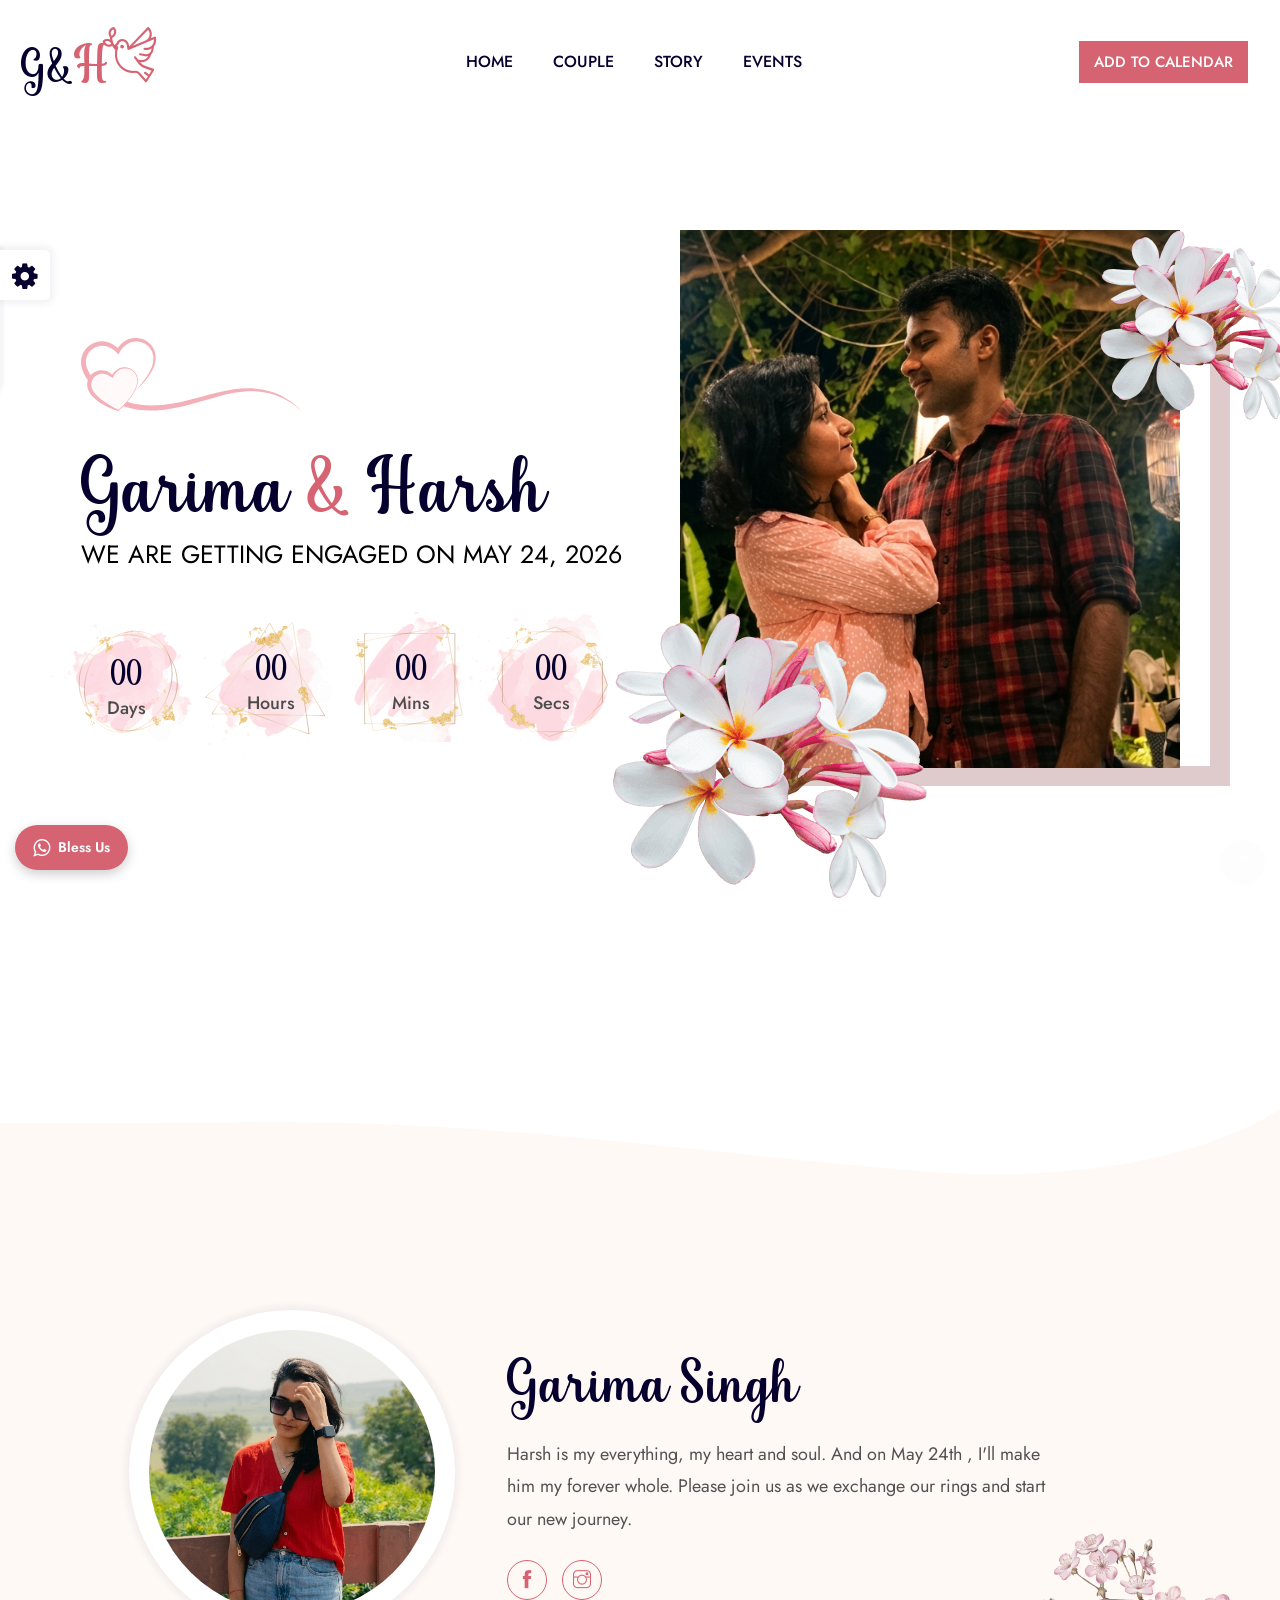
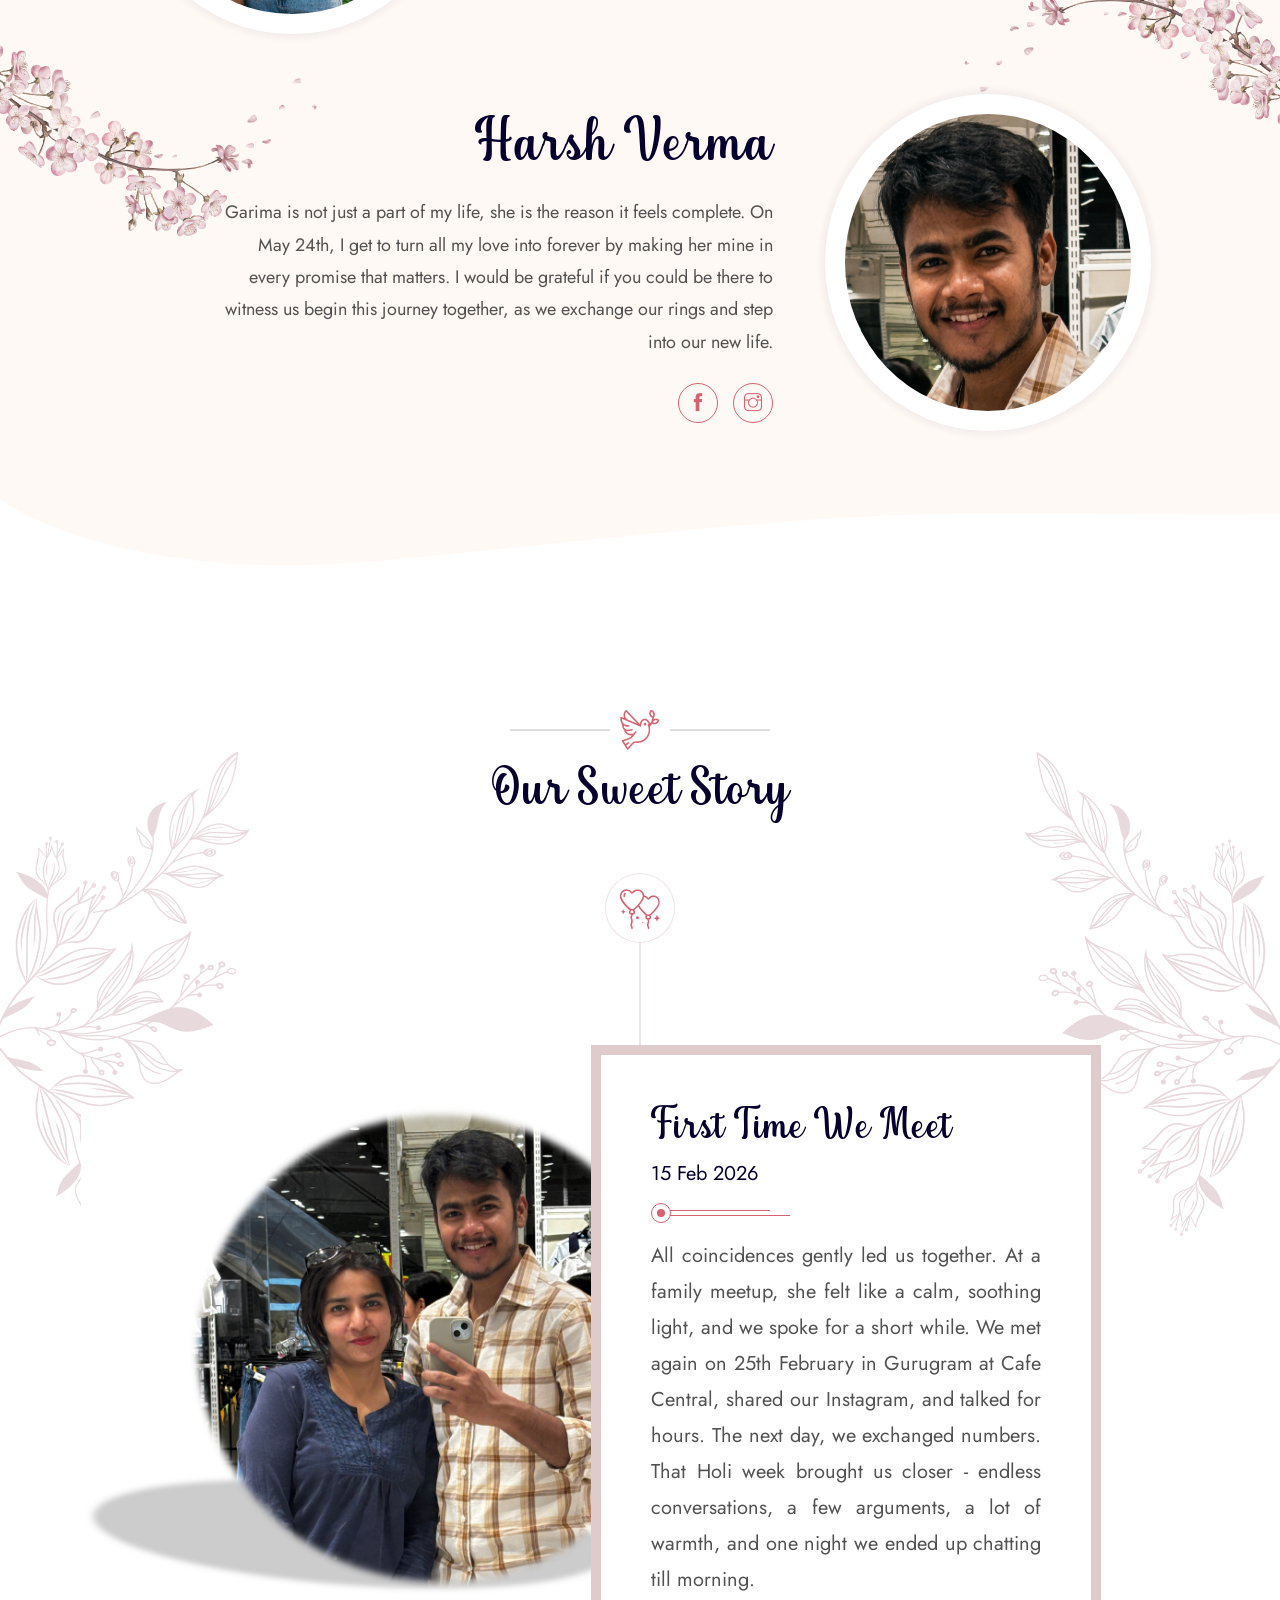
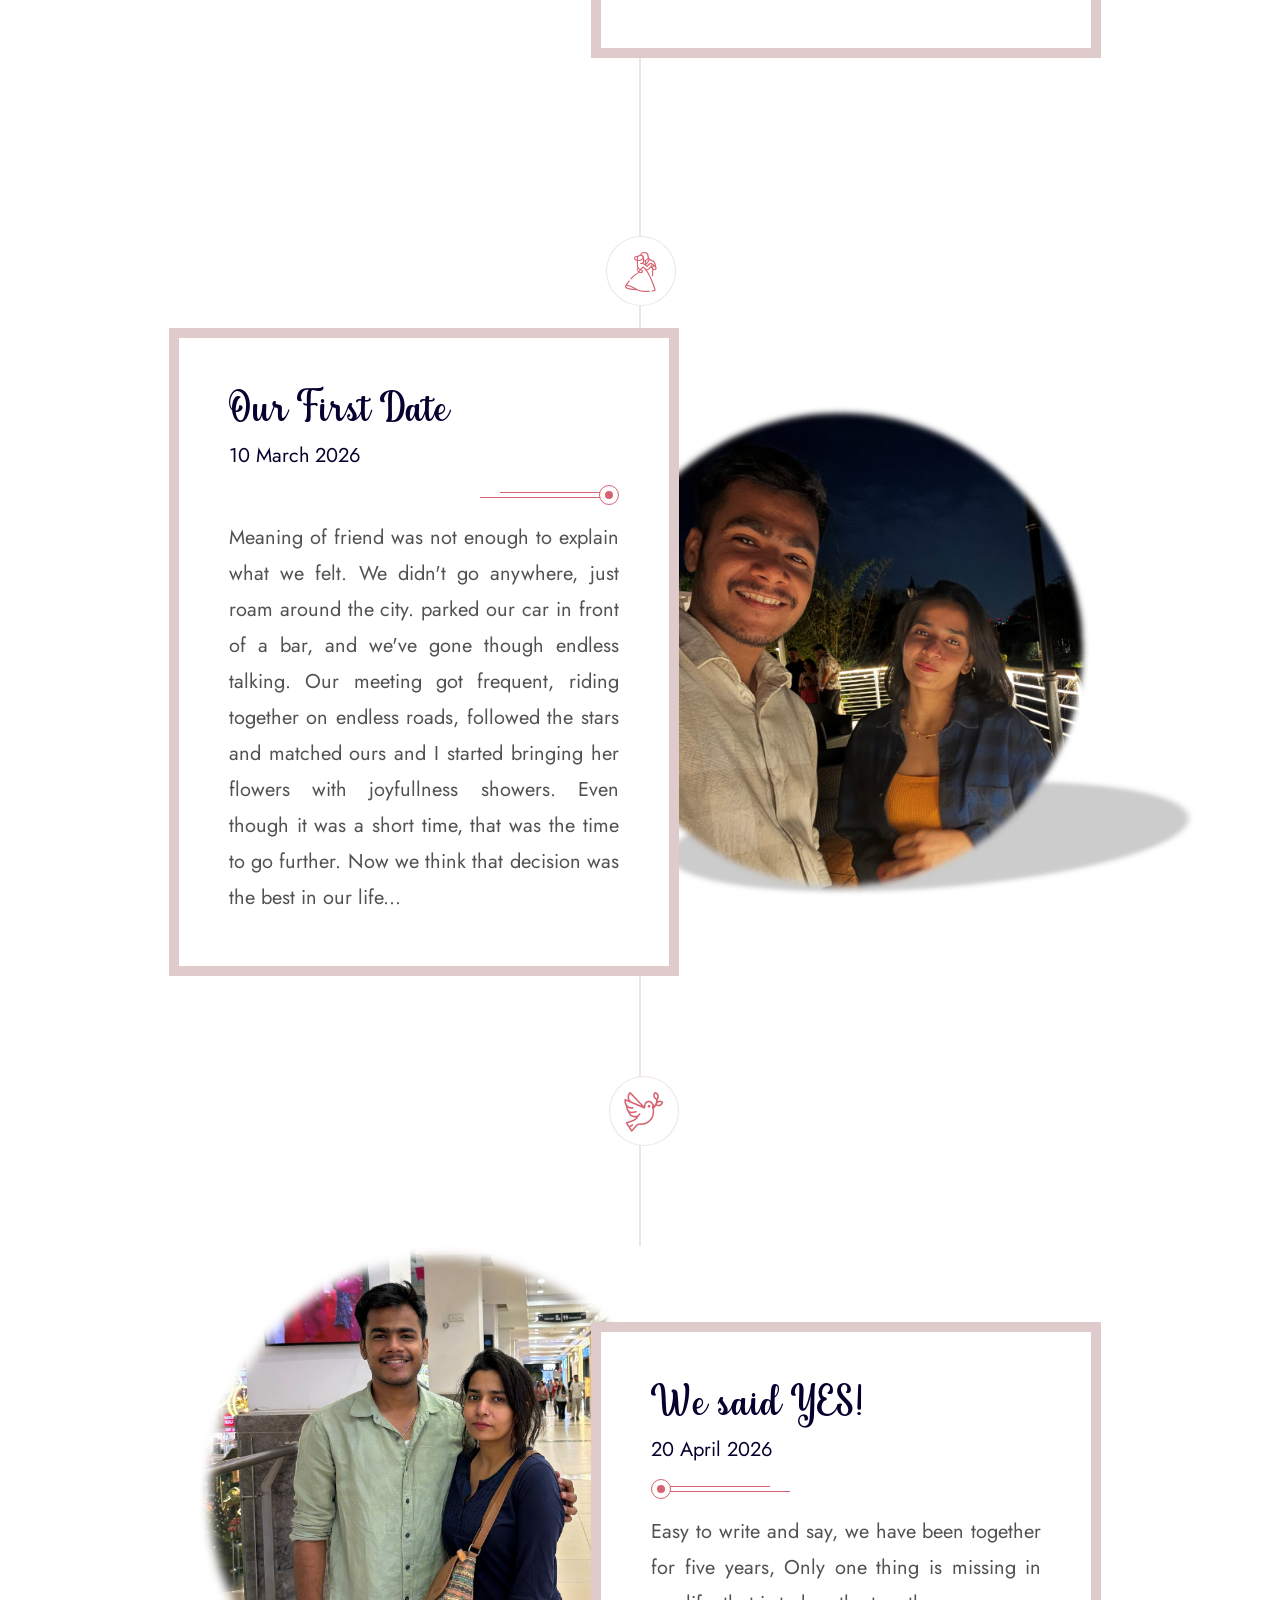
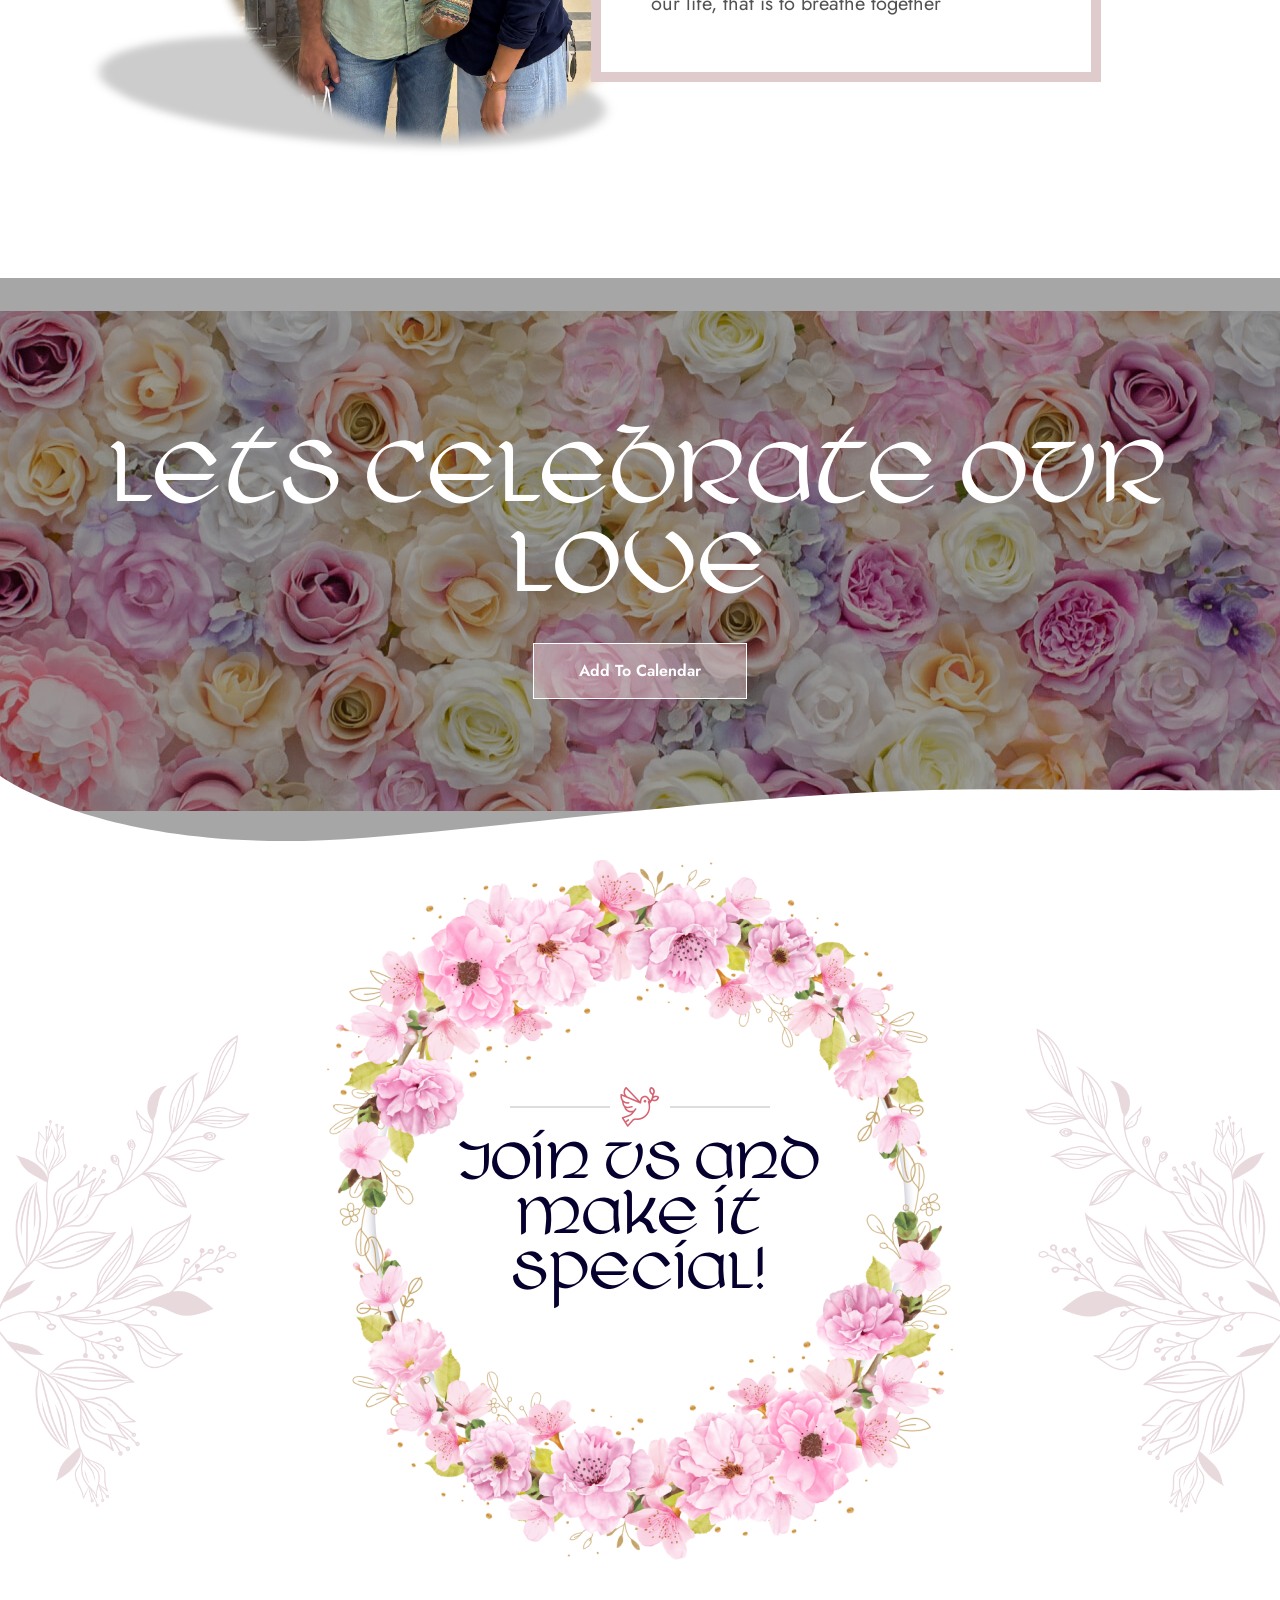
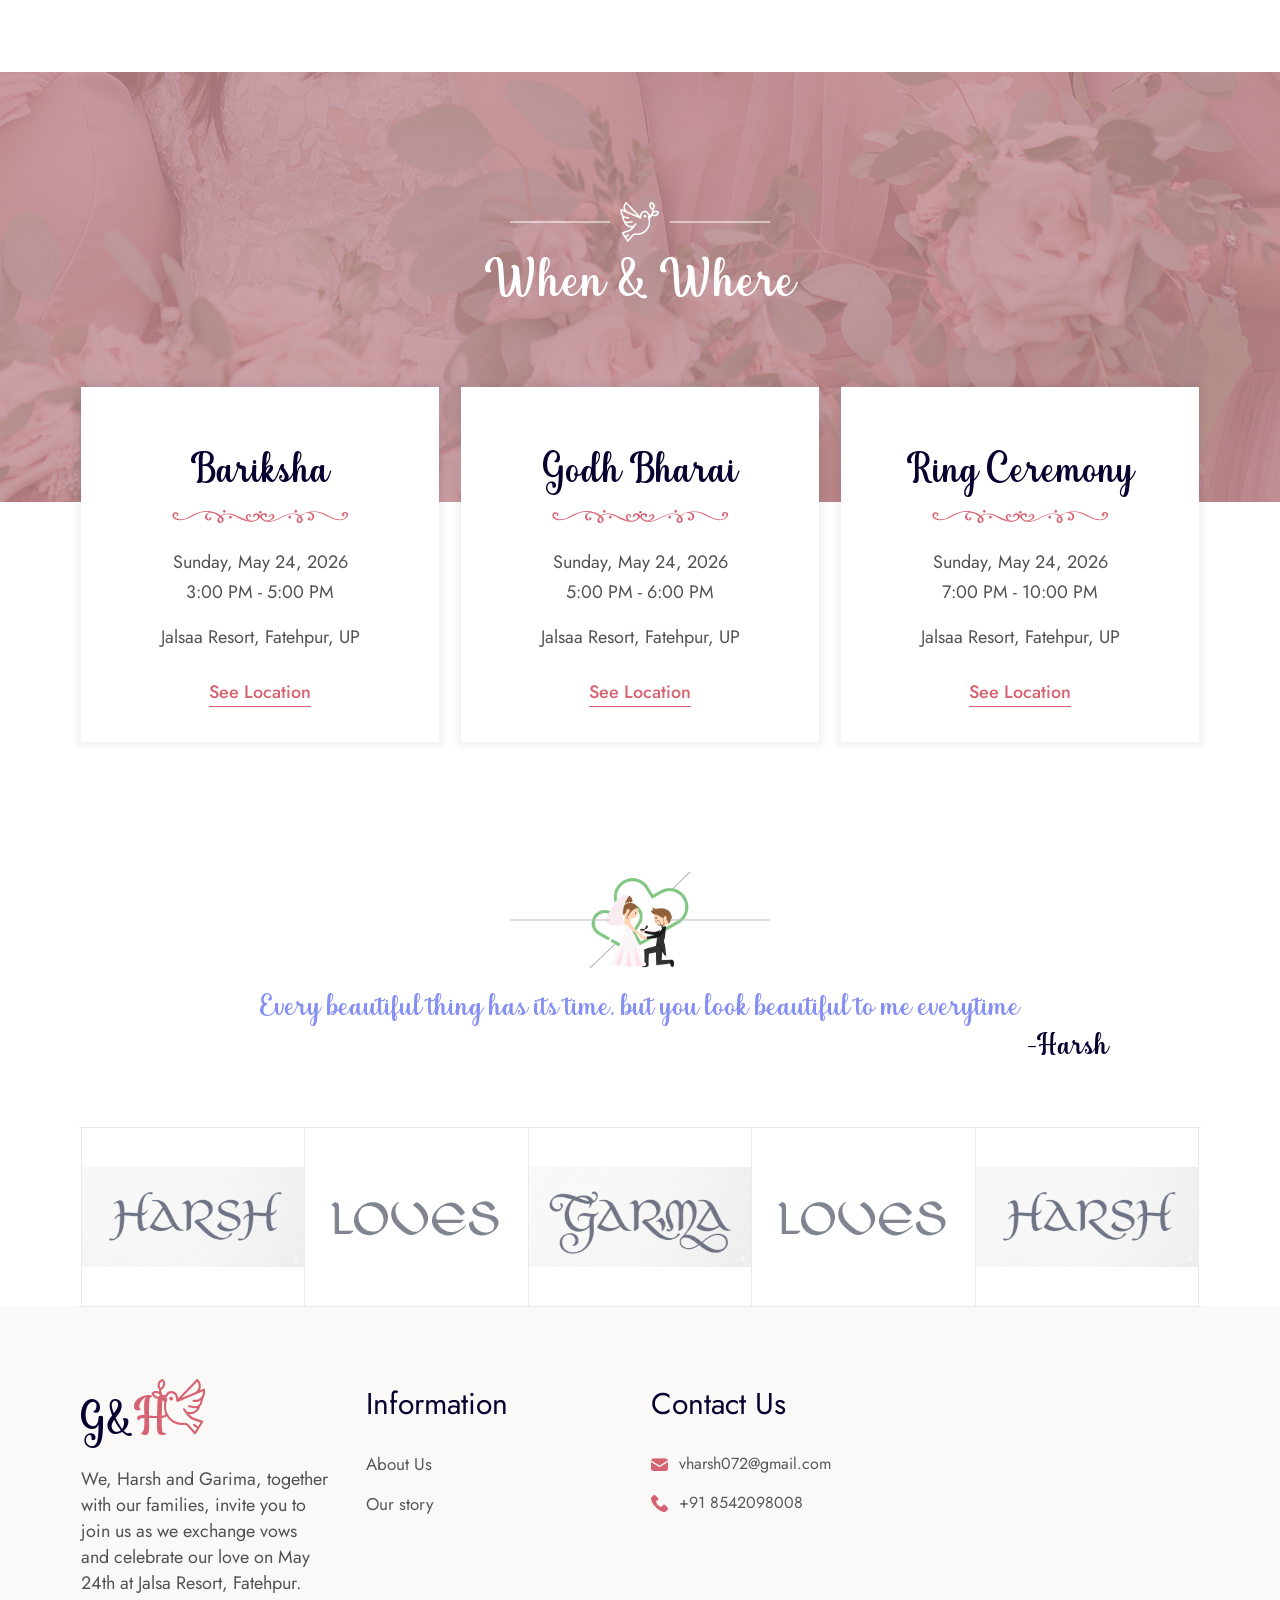
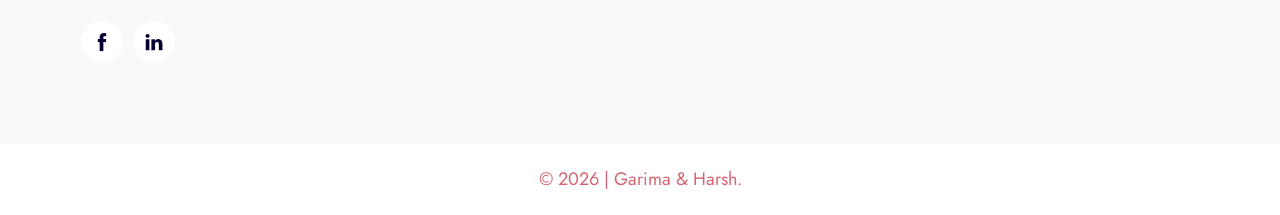
==== commit 7ec69646: "Update index.html" ====
--- a/index.html
+++ b/index.html
@@ -567,7 +567,7 @@
                                     <h2>Ring Ceremony</h2>
                                     <ul>
                                         <li>Sunday, May 24, 2026 <br>
-                                            5:00 PM - 6:00 PM</li>
+                                            7:00 PM - 10:00 PM</li>
                                         <li>Jalsaa Resort, Fatehpur, UP</li>
                                         <!-- <li>+90 234-567-8910</li> -->
                                         <li> <a class="gmaps"
--- a/assets/sass/style.css
+++ b/assets/sass/style.css
@@ -9245,7 +9245,6 @@
 .error-404-section .error-message p {
   margin-bottom: 1.8em;
 }
-
 /*--------------------------------------------------------------
 20. Floating WhatsApp Button
 --------------------------------------------------------------*/
@@ -9254,7 +9253,7 @@
 .whatsapp-float-wrap {
     position: fixed;
     bottom: 30px;
-    left: 10px;
+    left: 15px;
     z-index: 9999;
 }
 
@@ -9262,10 +9261,10 @@
     display: flex;
     align-items: center;
     gap: 8px;
-    background-color: $theme-color;
+    background: $theme-color;
     color: #fff;
     text-decoration: none;
-    padding: 10px 16px;
+    padding: 12px 18px;
     border-radius: 50px;
     box-shadow: 0 4px 12px rgba(0, 0, 0, 0.2);
     font-family: inherit;
@@ -9276,7 +9275,7 @@
 }
 
 .whatsapp-float-btn i {
-    font-size: 15px;
+    font-size: 20px;
     line-height: 1;
 }
 
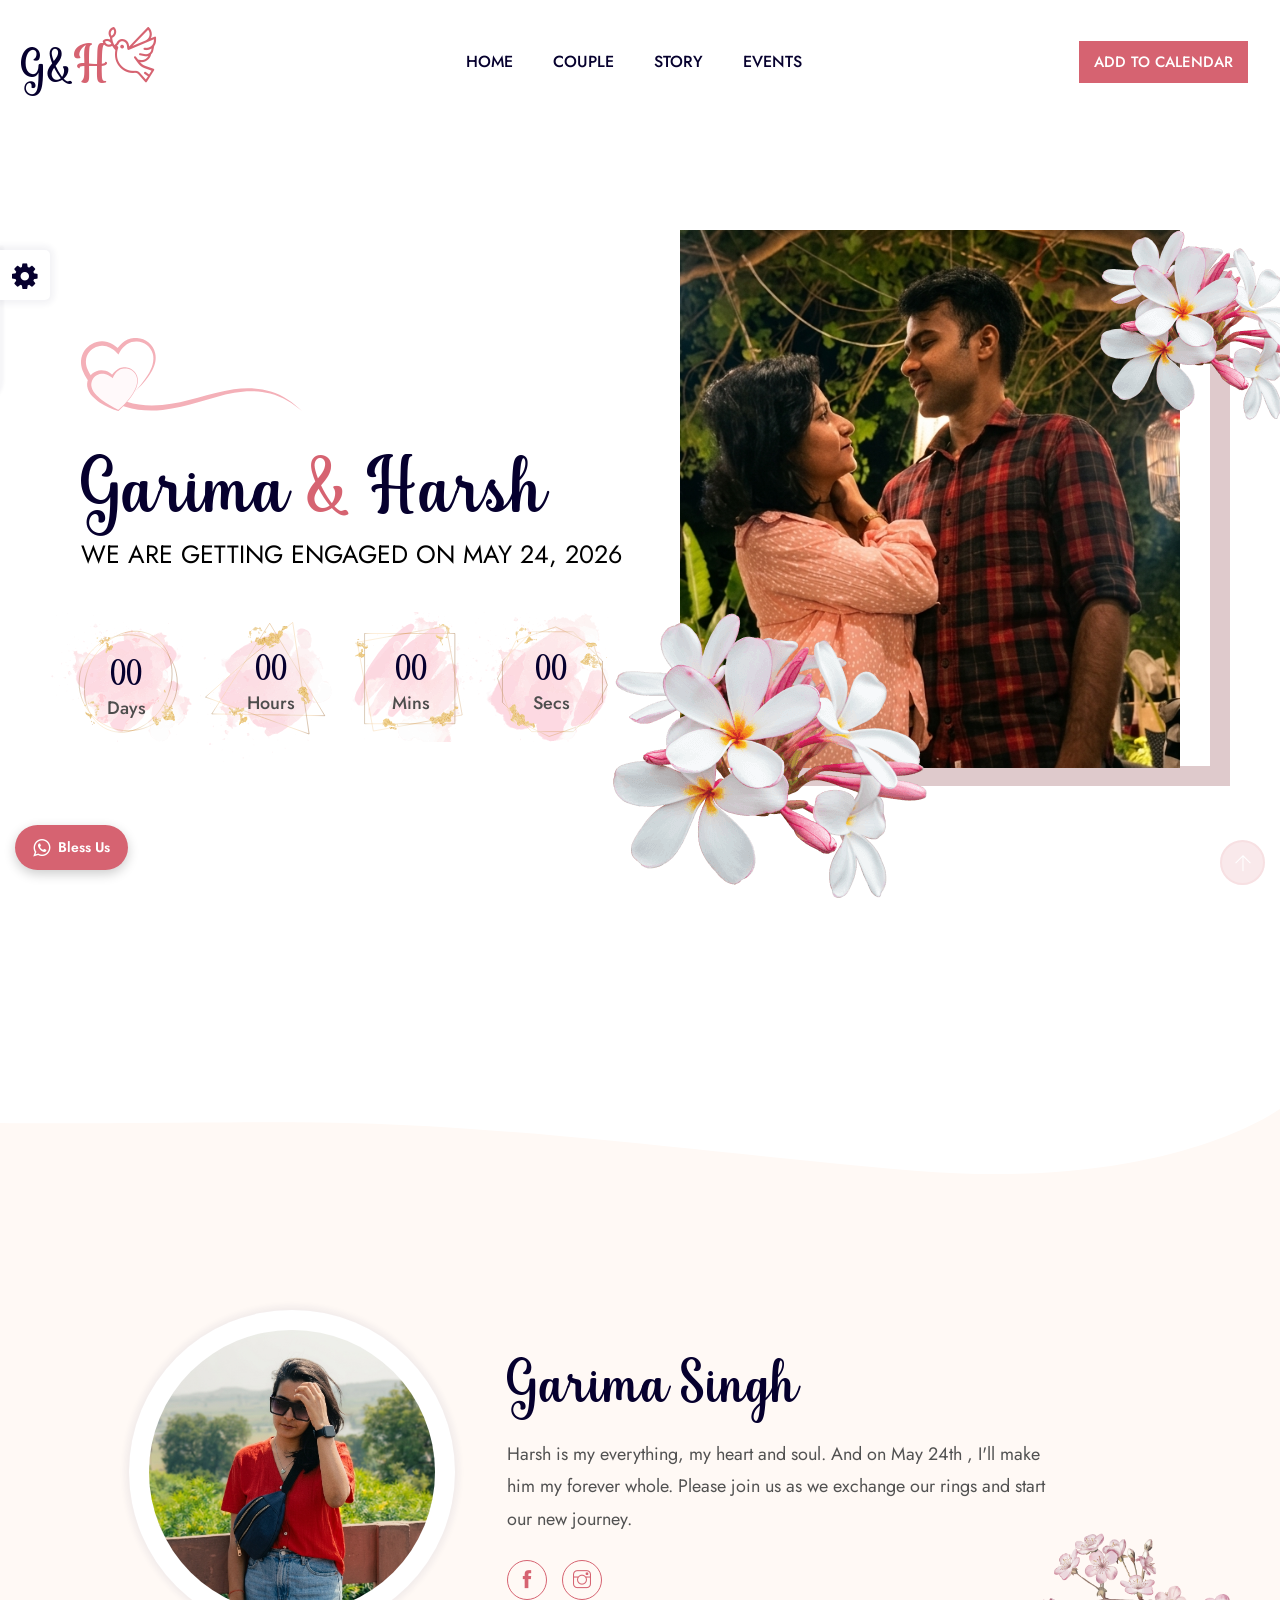
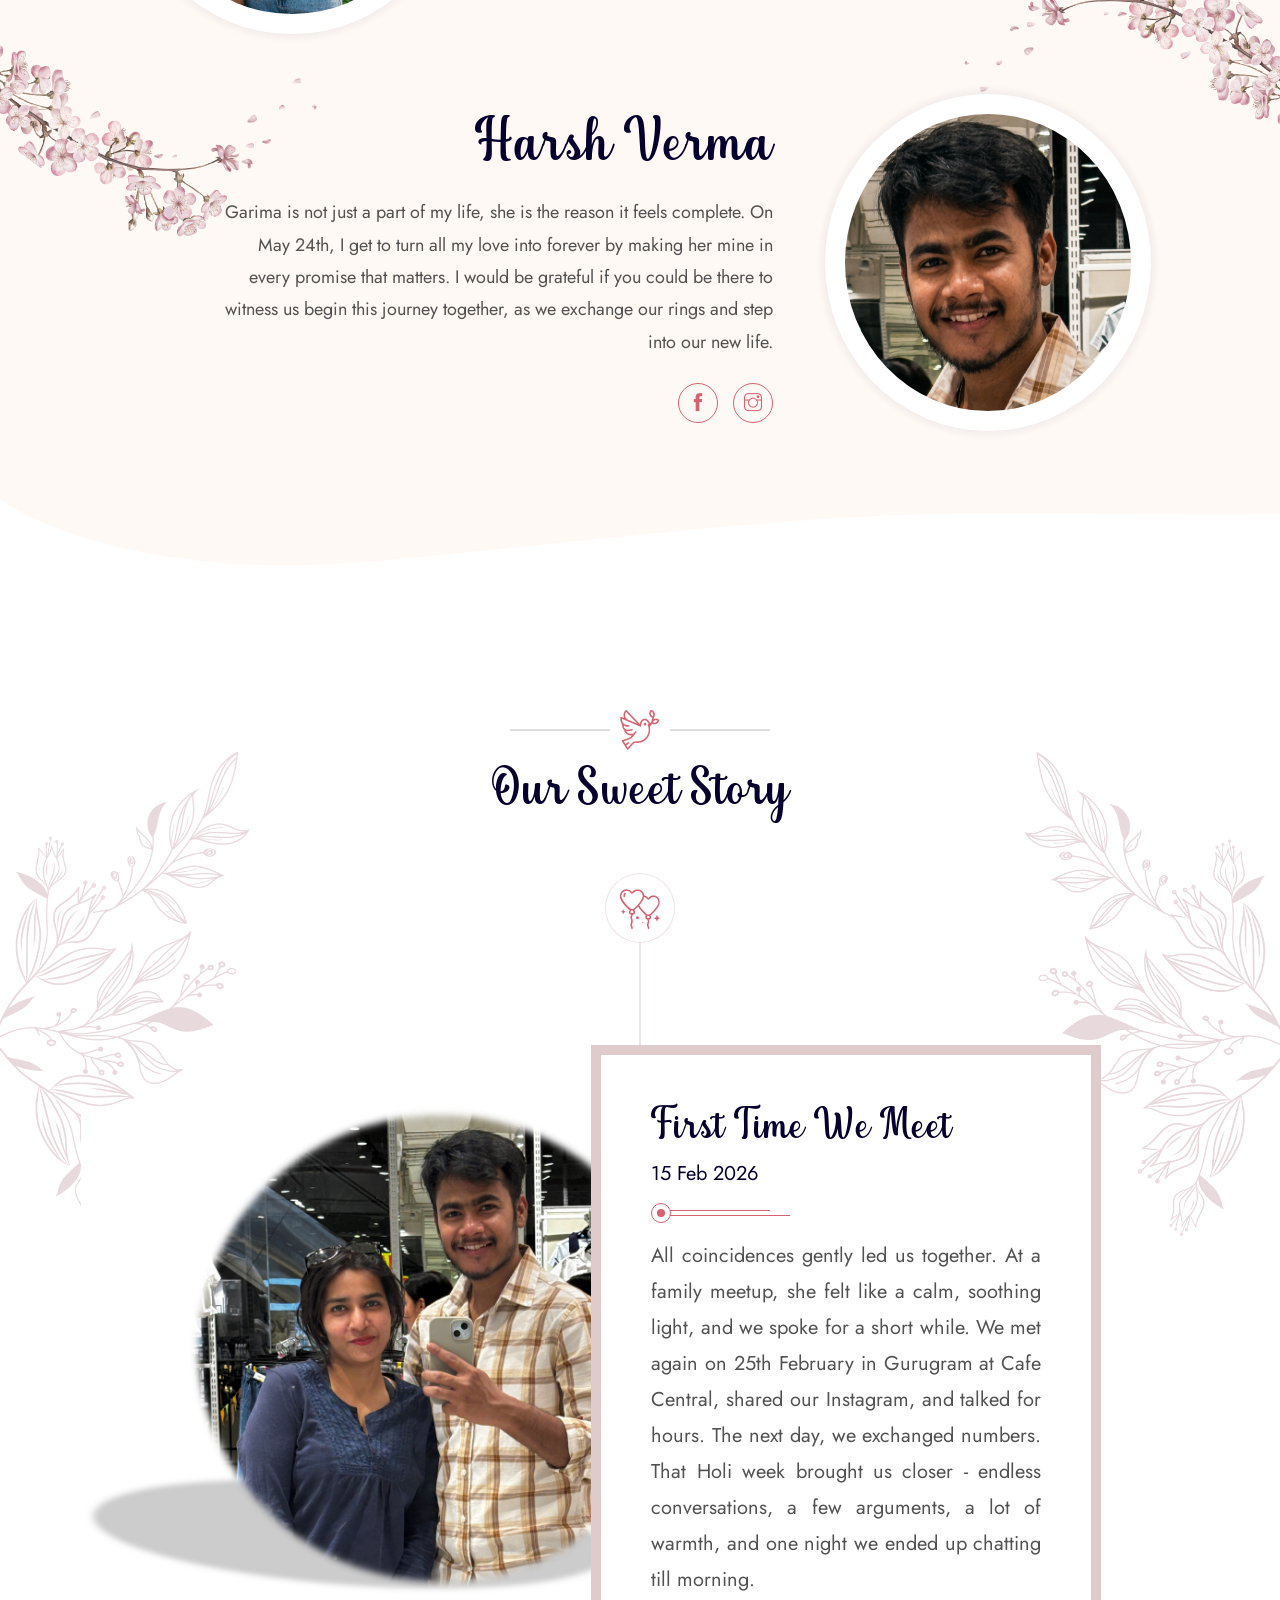
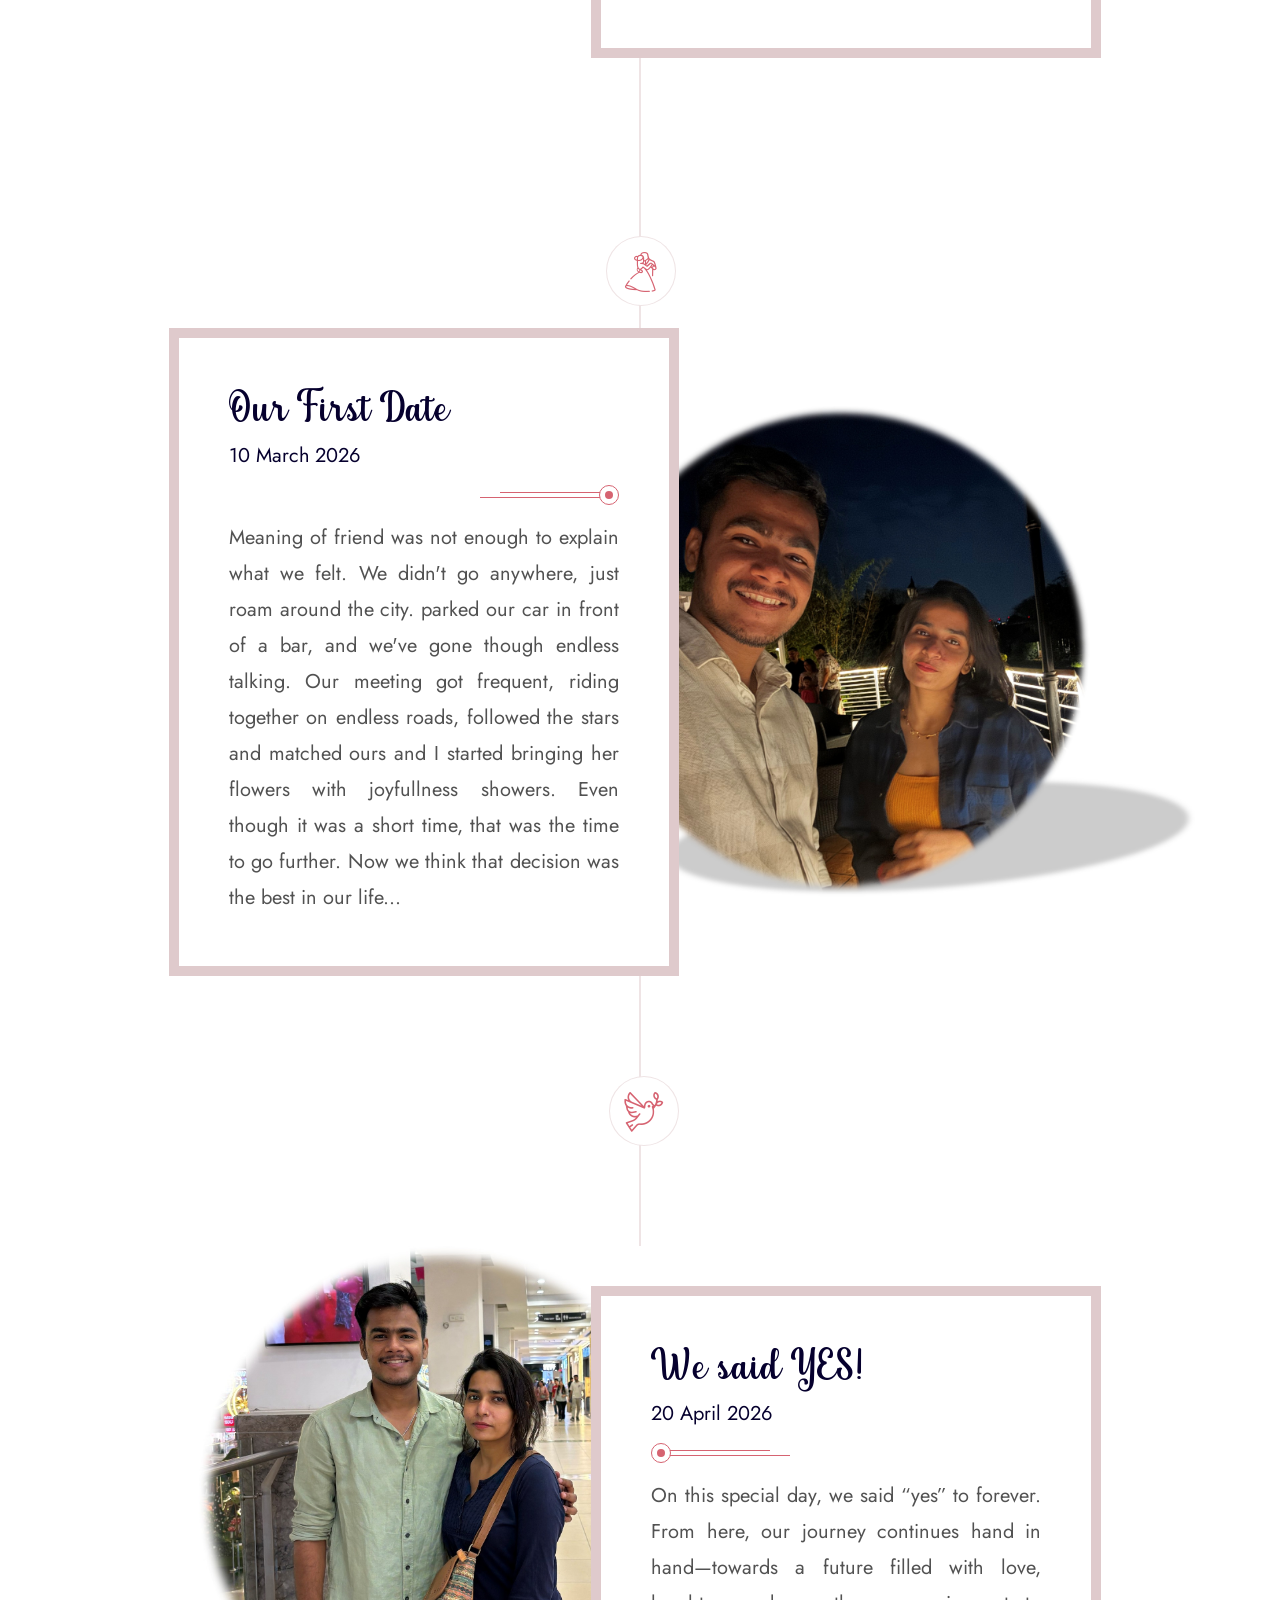
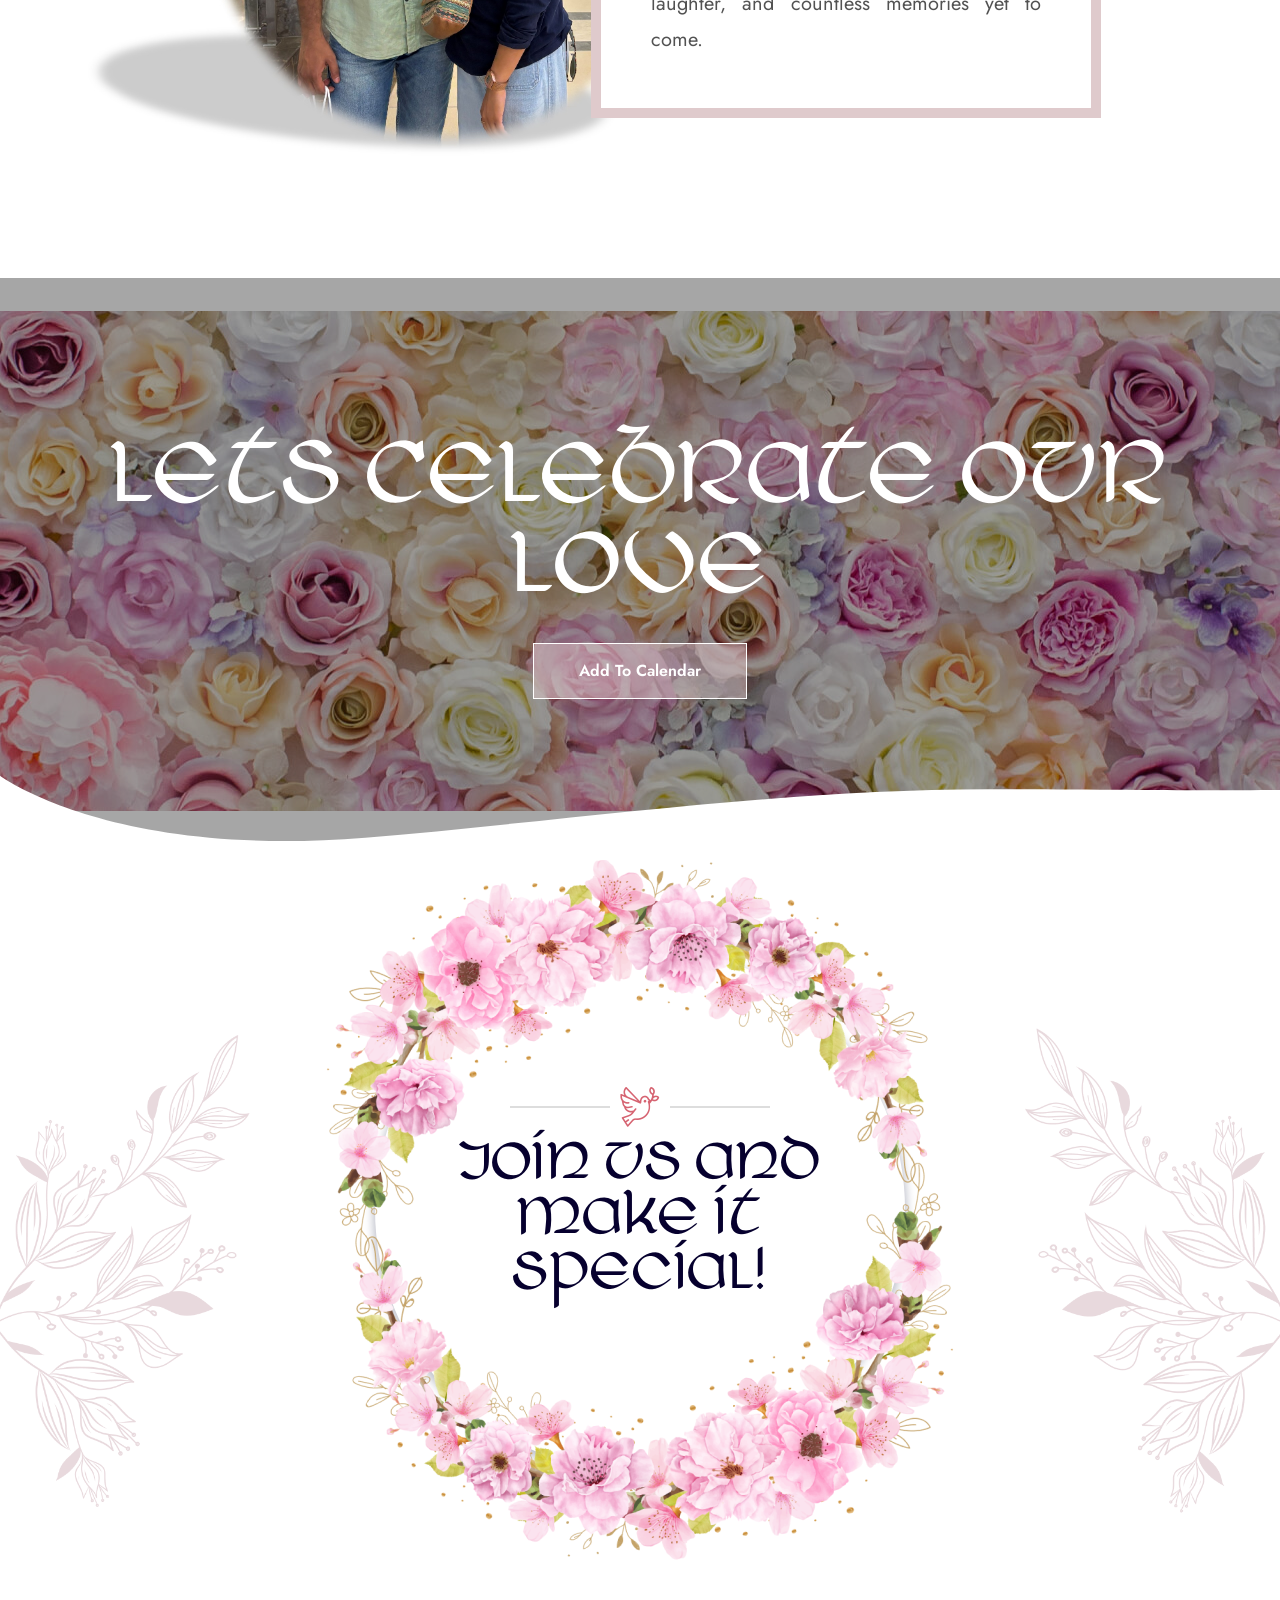
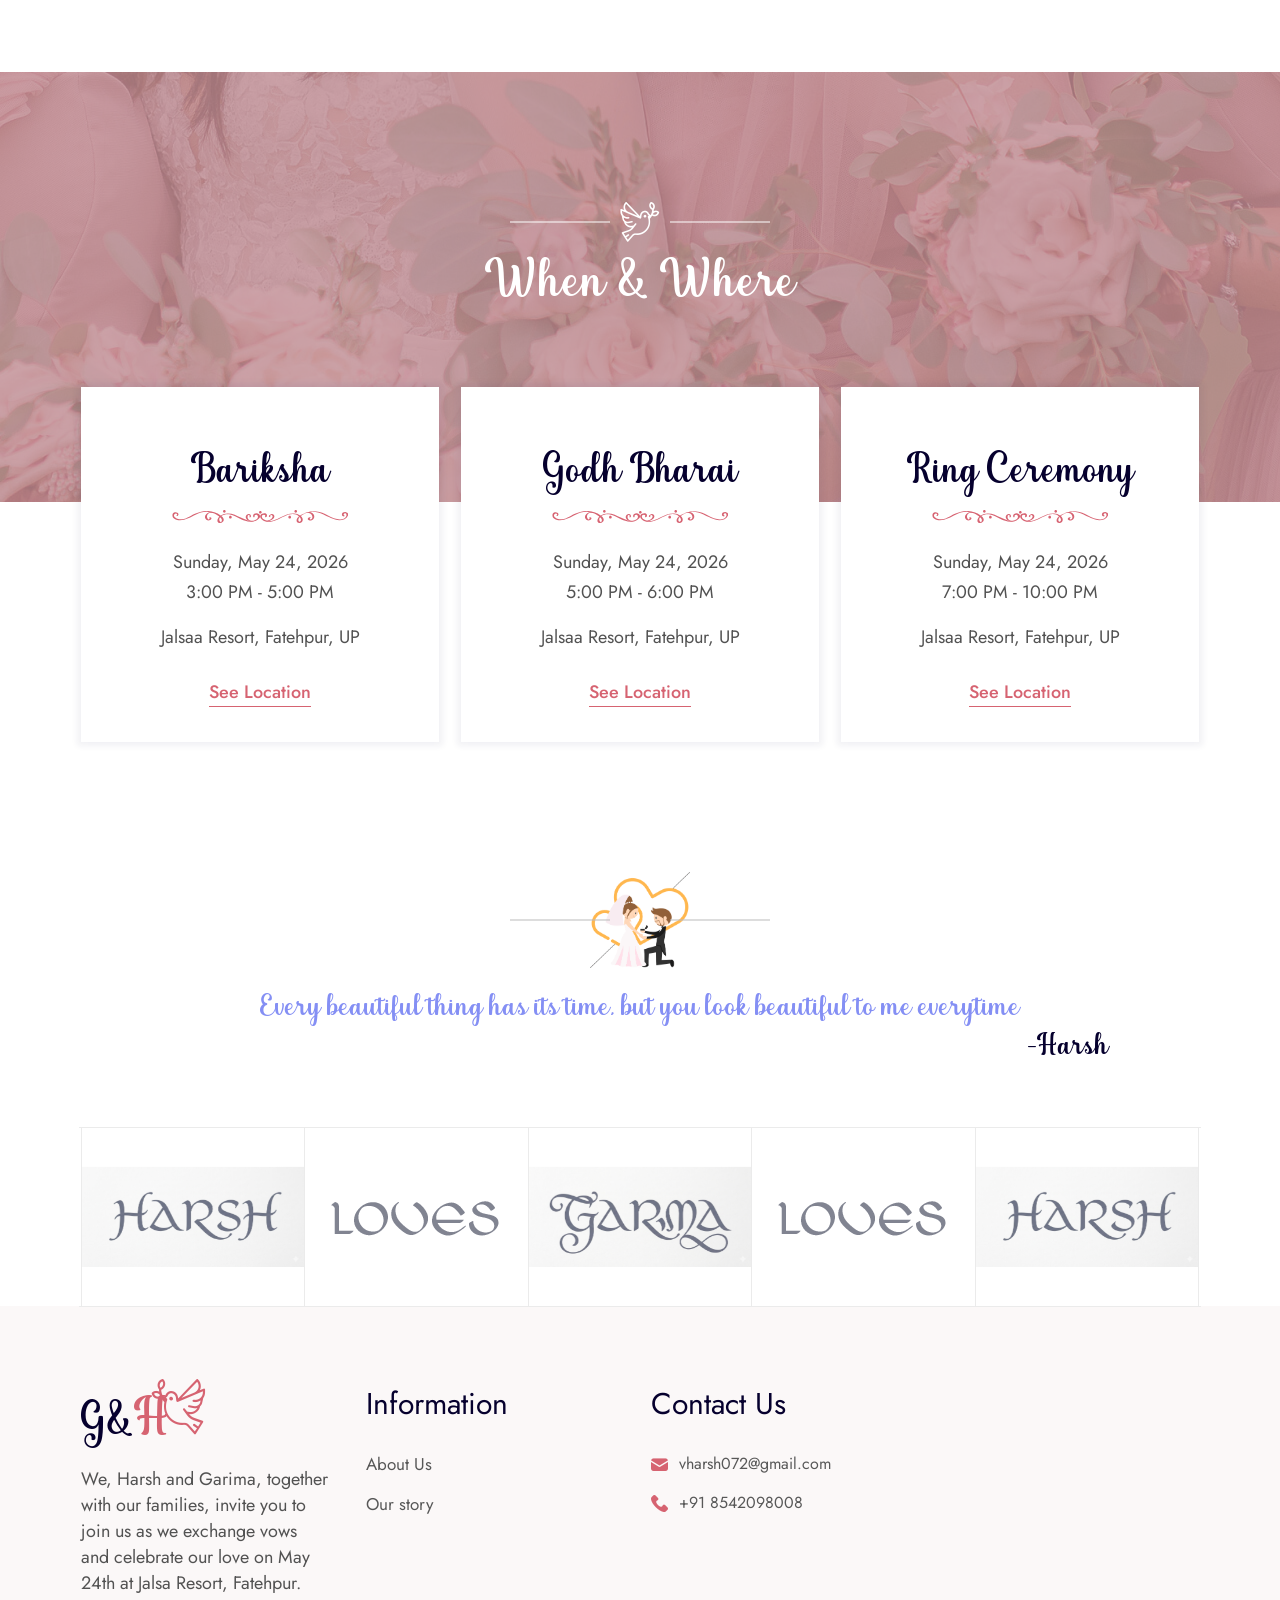
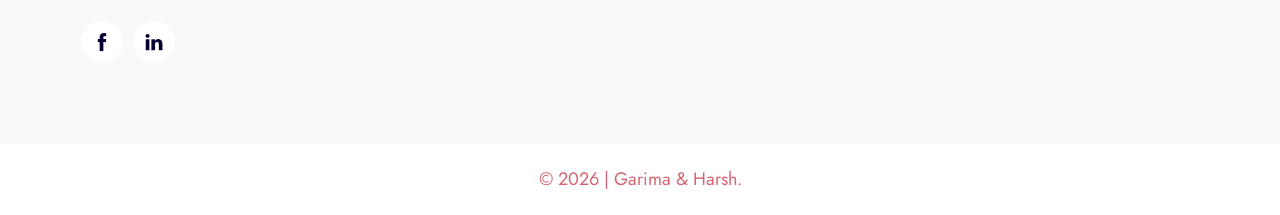
==== commit e1c8f3cc: "Update paragraph text for special occasion" ====
--- a/index.html
+++ b/index.html
@@ -350,7 +350,7 @@
                                                     <div class="inner-ball"></div>
                                                 </div>
                                              </div>
-                                            <p>Easy to write and say, we have been together for five years, Only one thing is missing in our life, that is to breathe together</p>
+                                            <p>On this special day, we said “yes” to forever. From here, our journey continues hand in hand—towards a future filled with love, laughter, and countless memories yet to come.</p>
                                         </div>
                                     </div>
                                 </div>
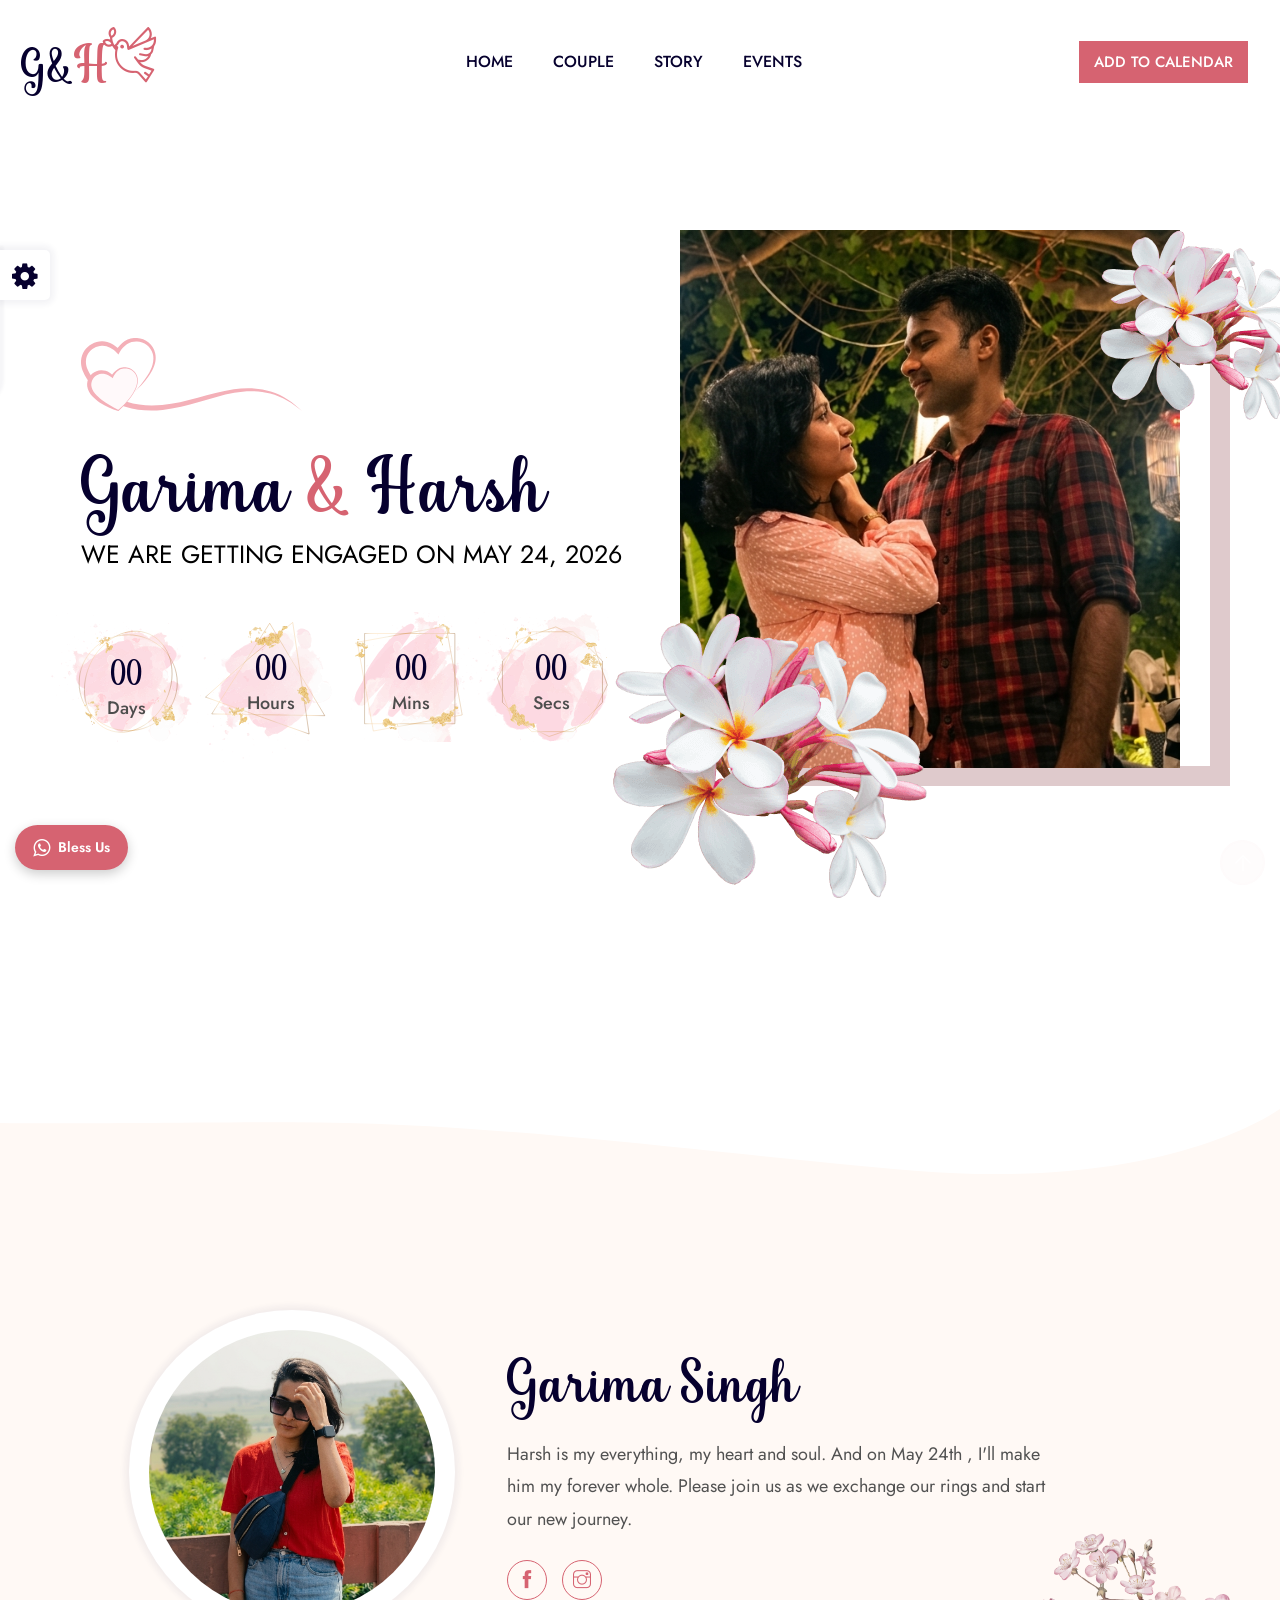
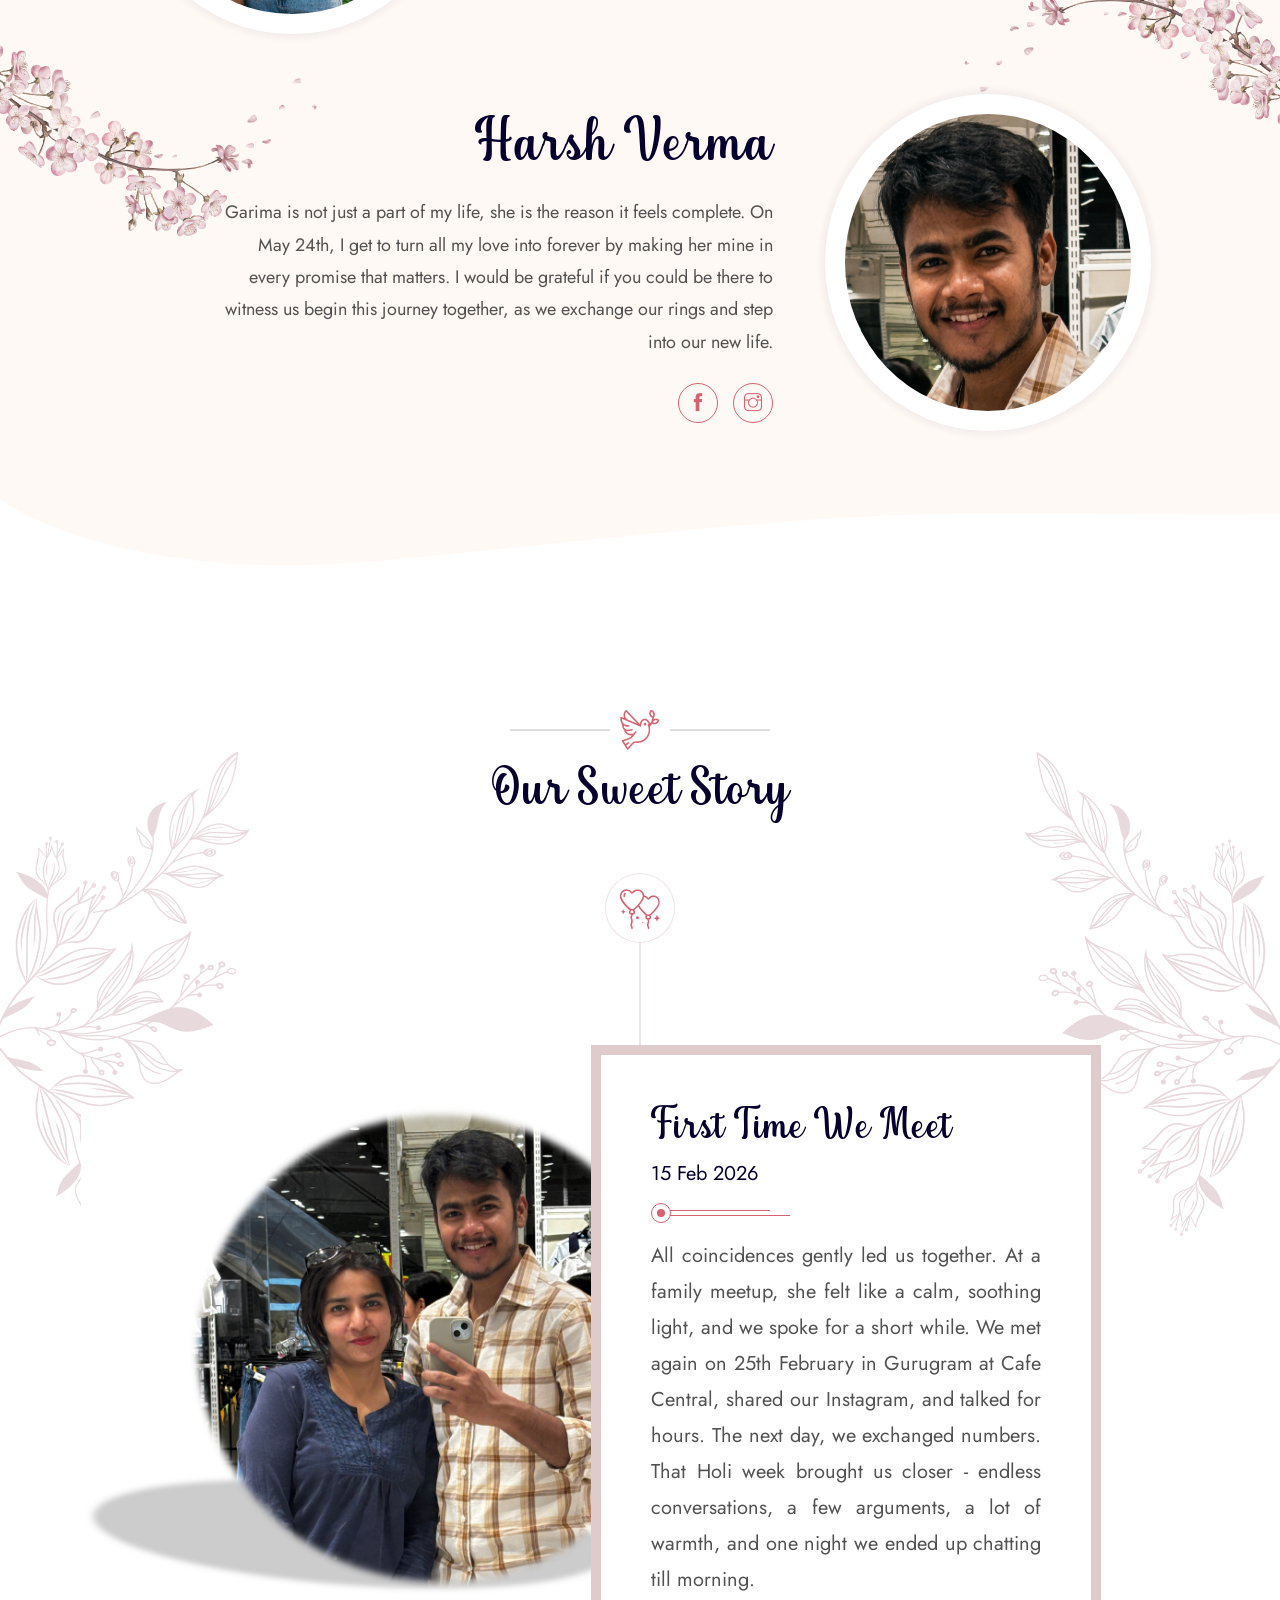
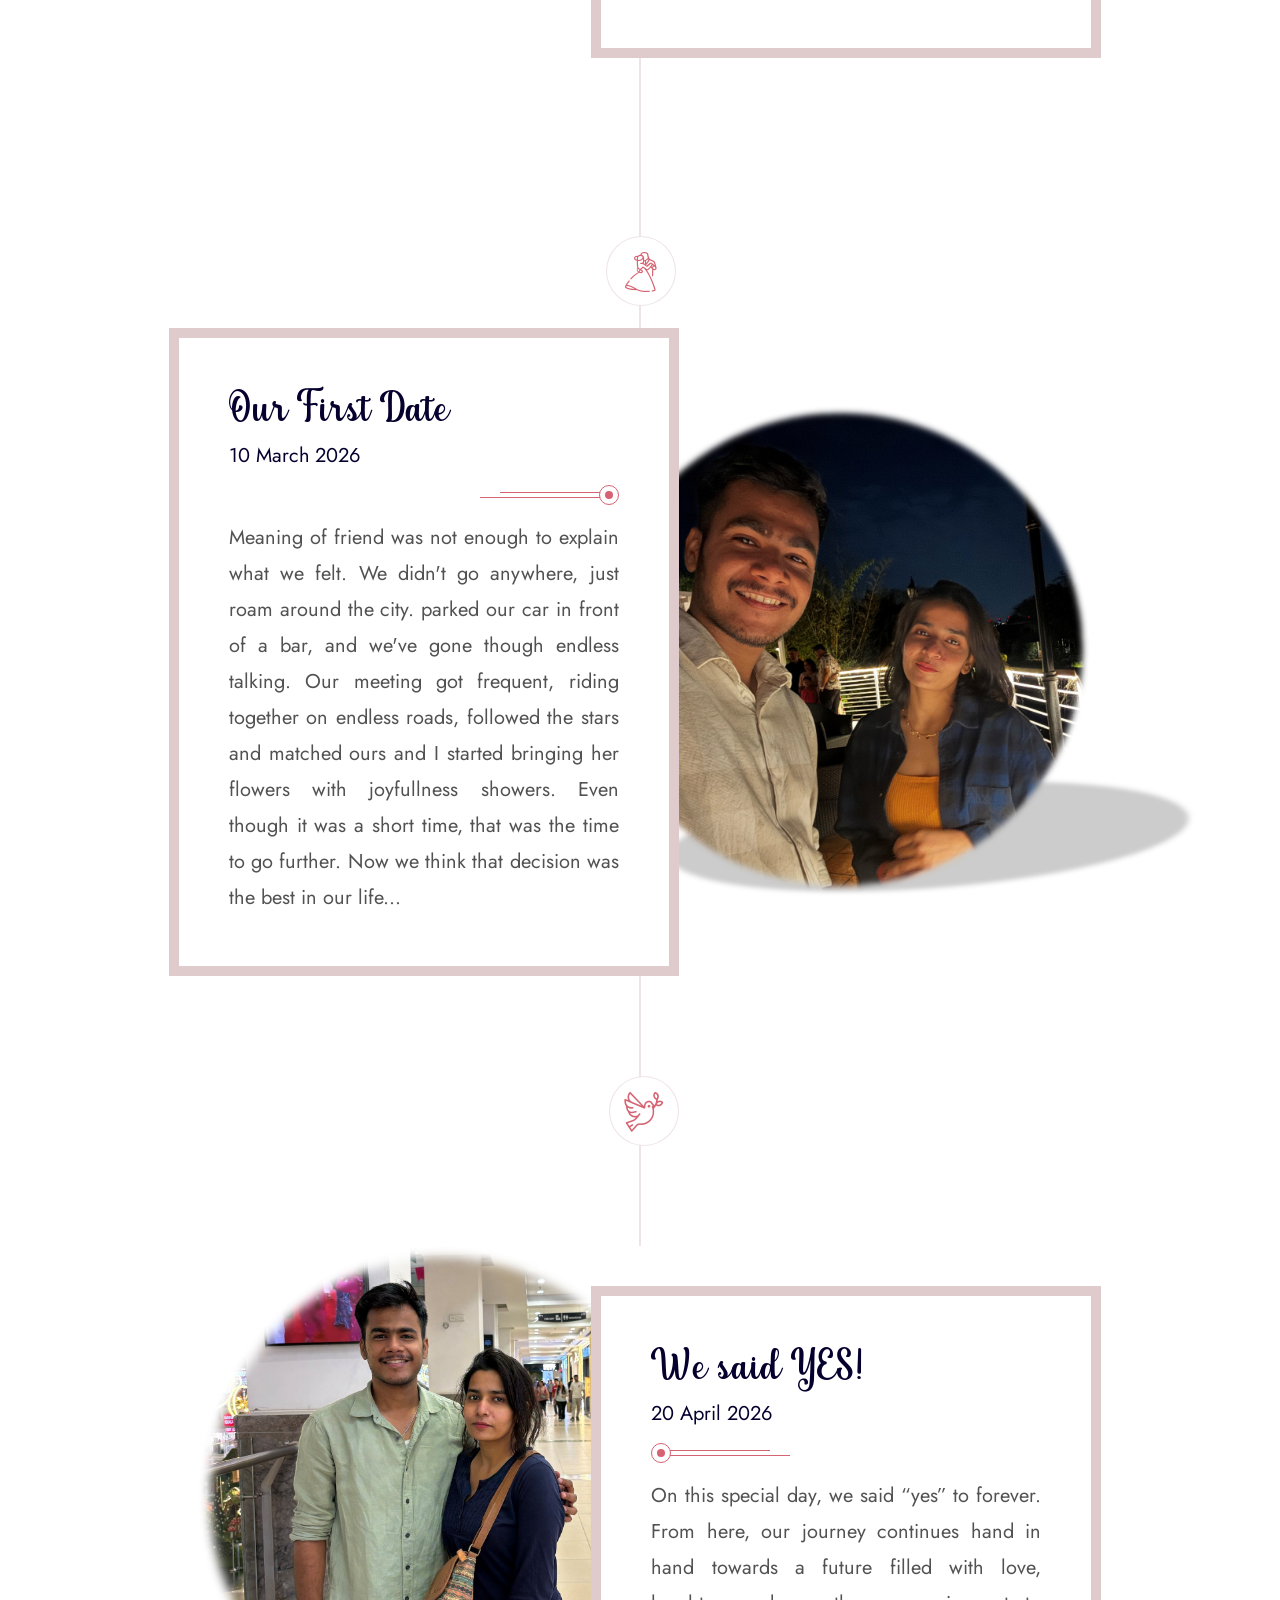
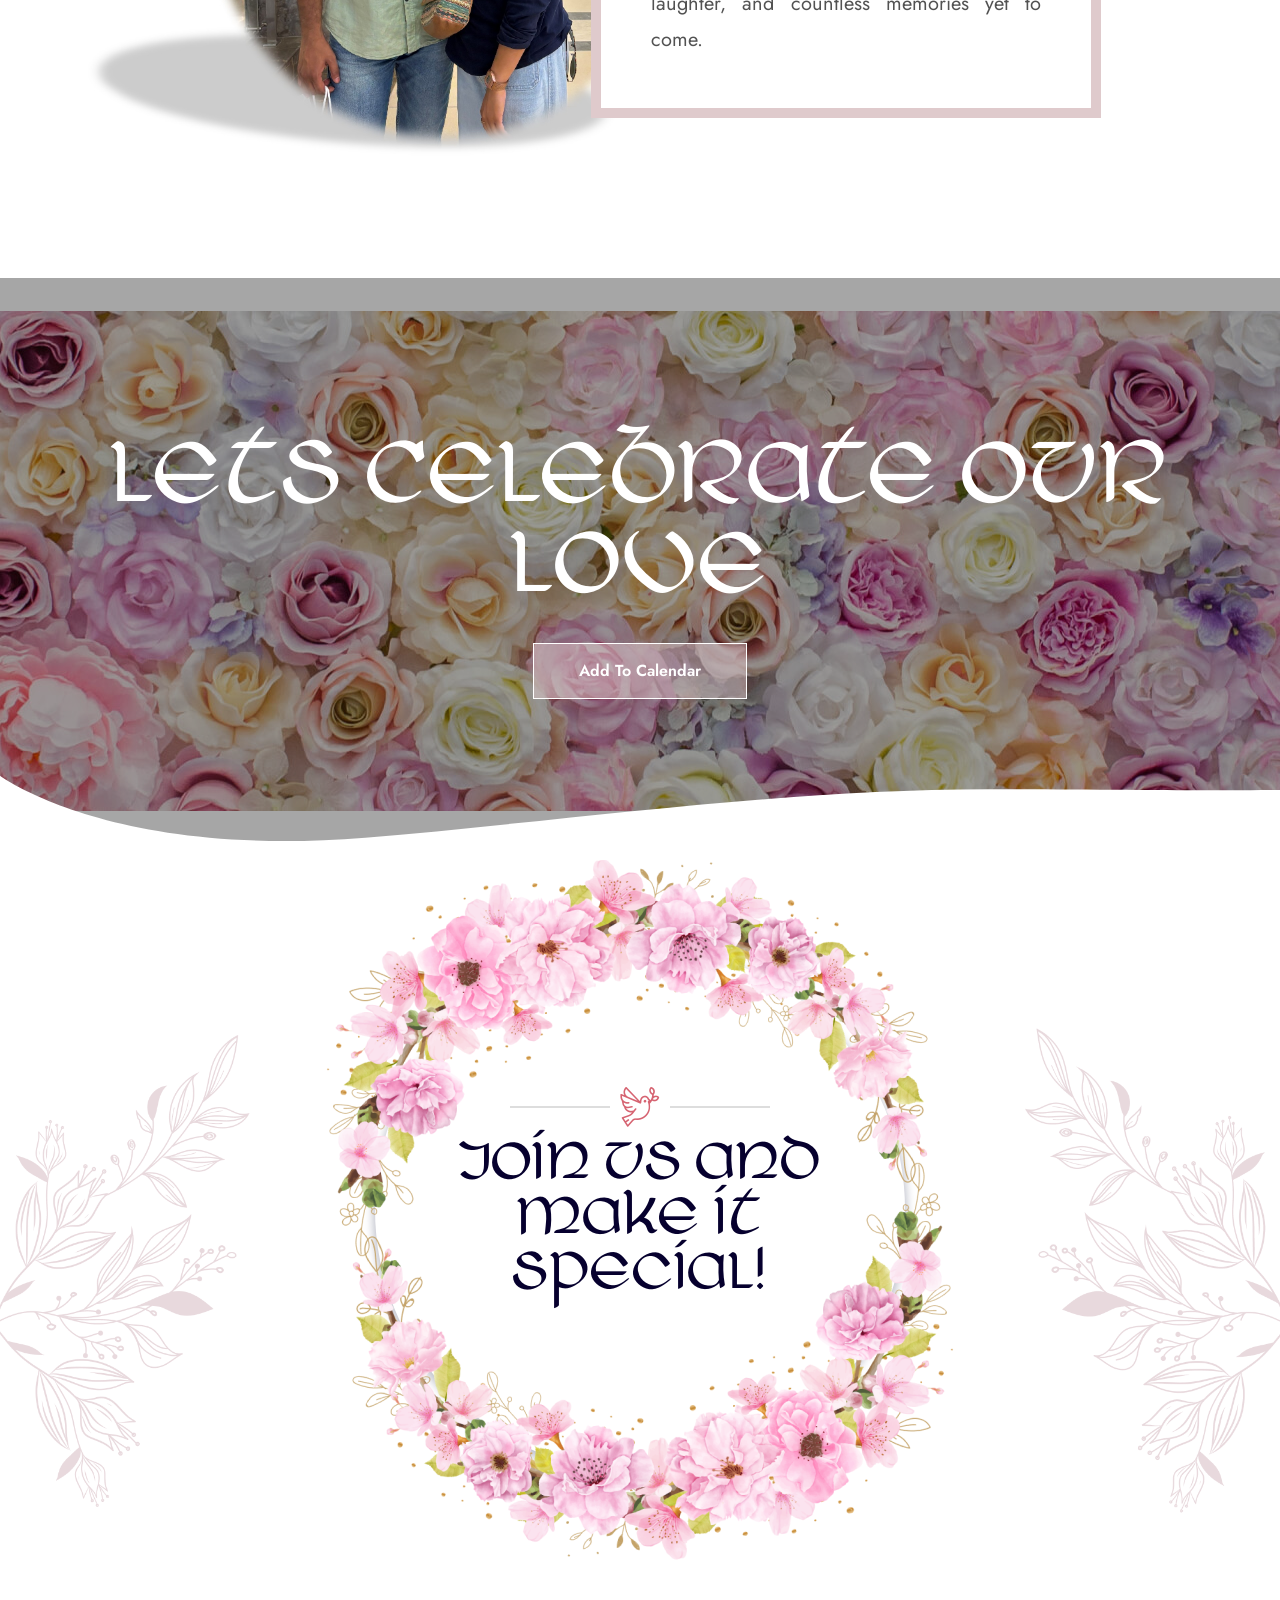
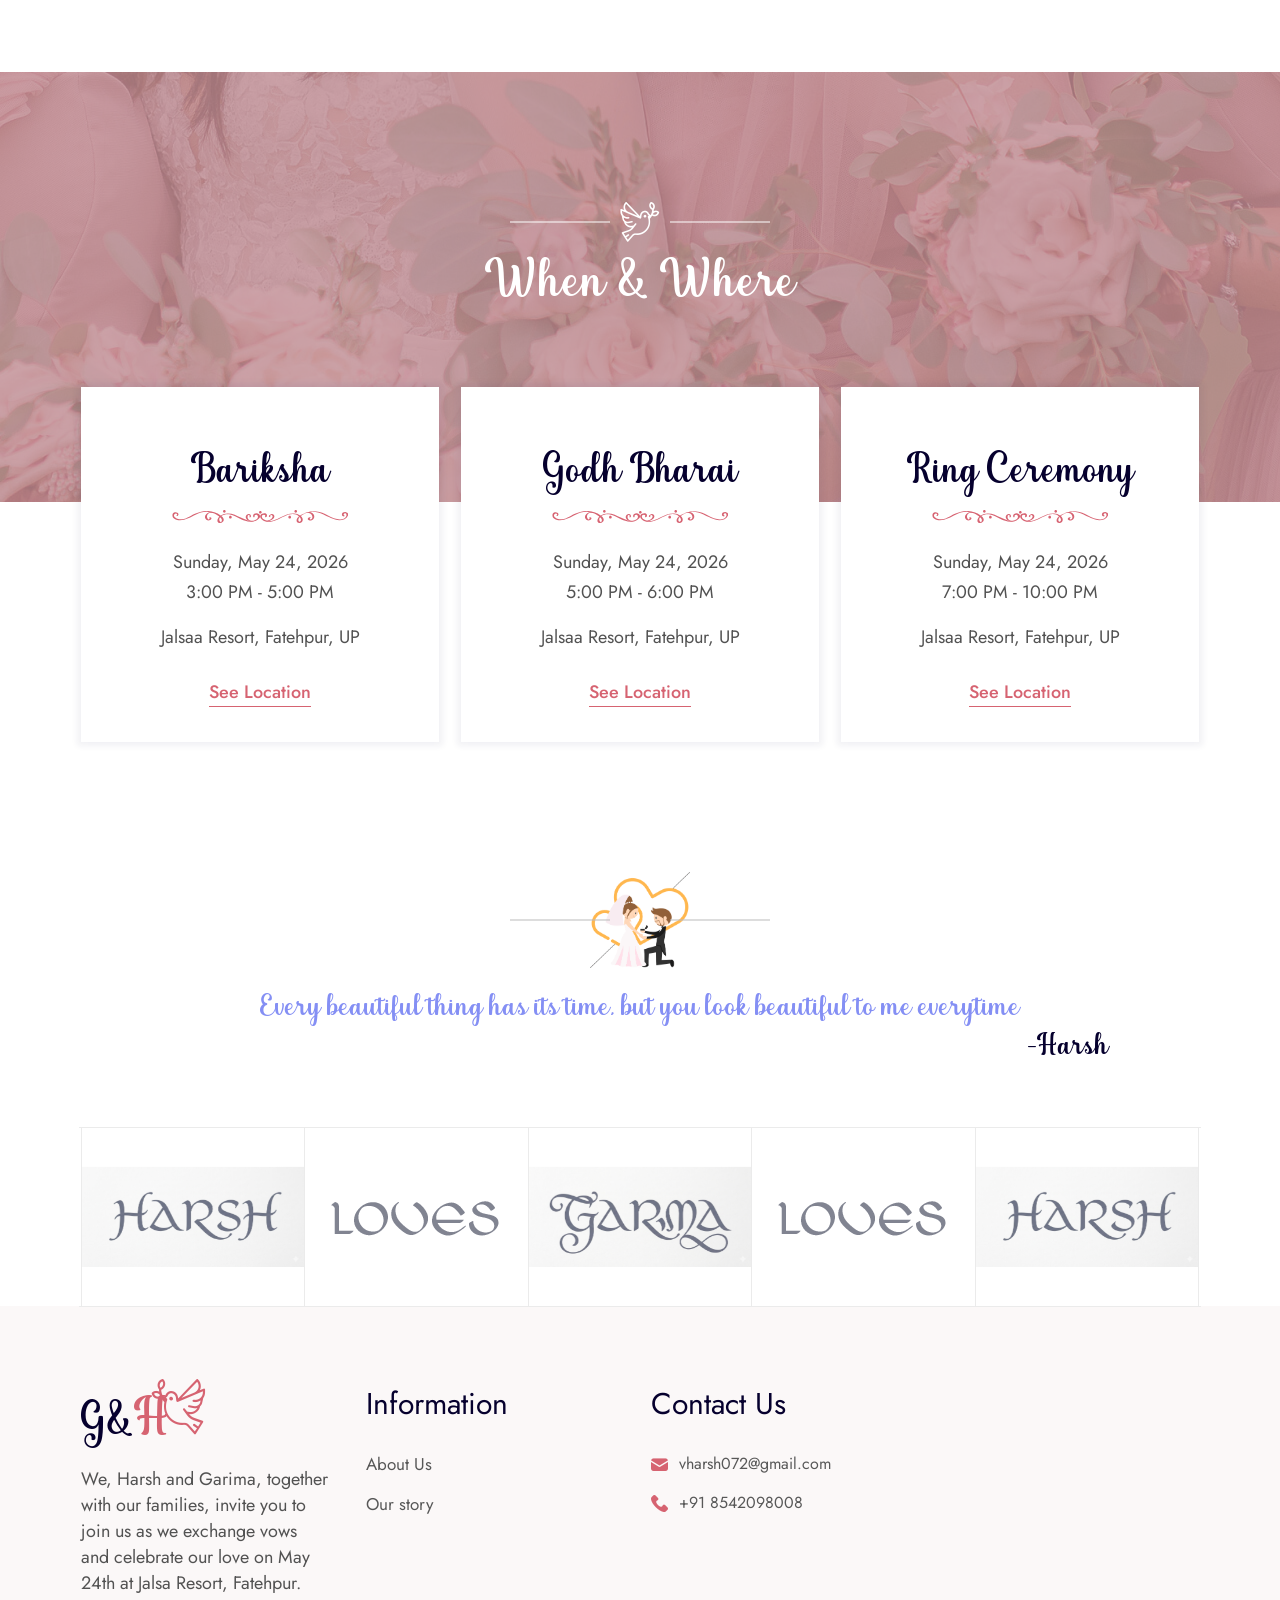
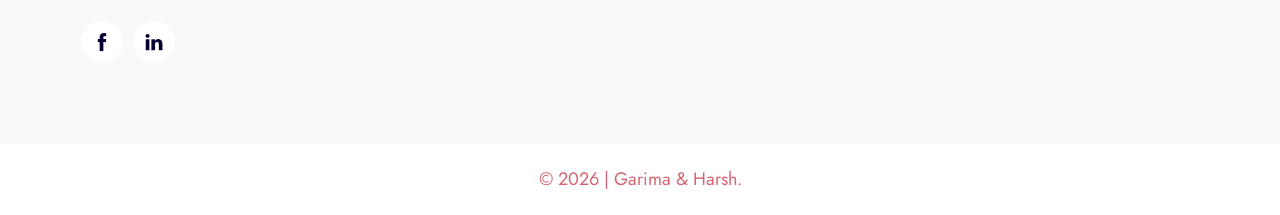
==== commit de338bb3: "Remove a comma from a paragraph in index.html" ====
--- a/index.html
+++ b/index.html
@@ -350,7 +350,7 @@
                                                     <div class="inner-ball"></div>
                                                 </div>
                                              </div>
-                                            <p>On this special day, we said “yes” to forever. From here, our journey continues hand in hand—towards a future filled with love, laughter, and countless memories yet to come.</p>
+                                            <p>On this special day, we said “yes” to forever. From here, our journey continues hand in hand towards a future filled with love, laughter, and countless memories yet to come.</p>
                                         </div>
                                     </div>
                                 </div>
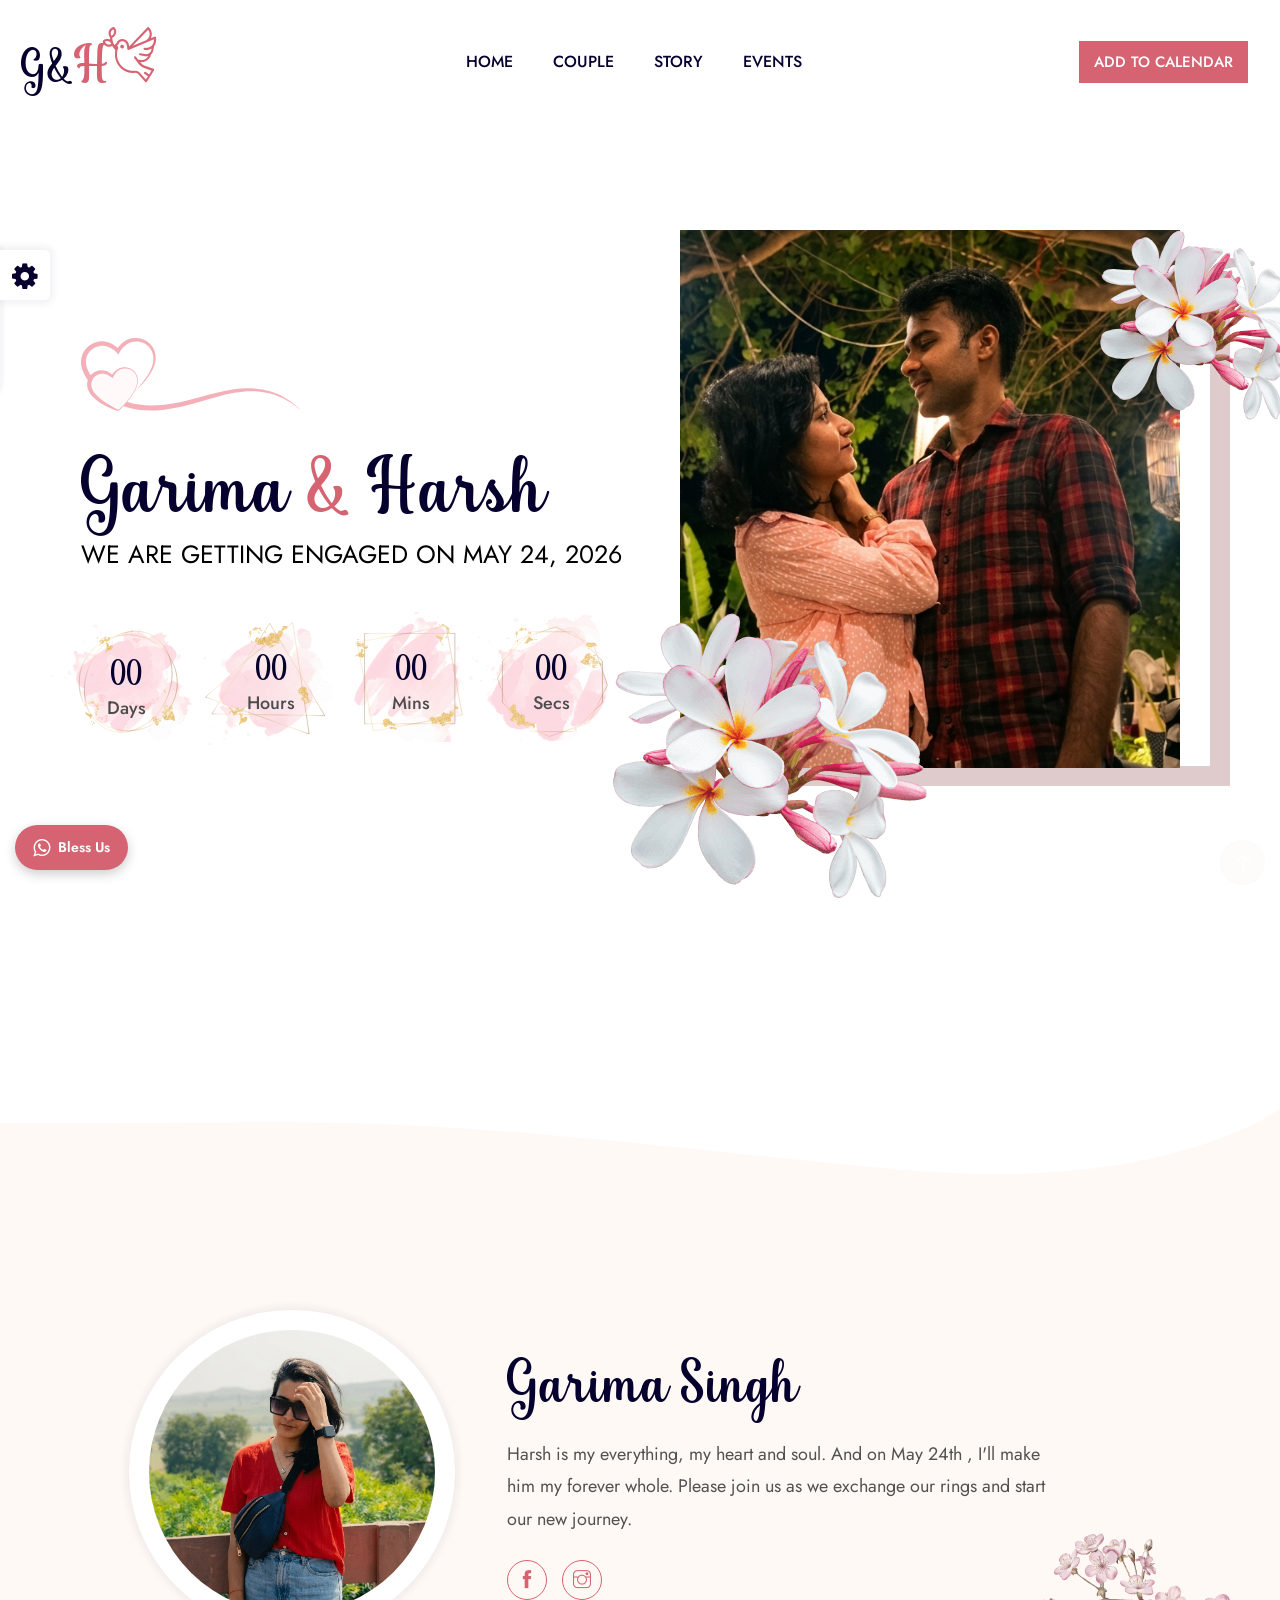
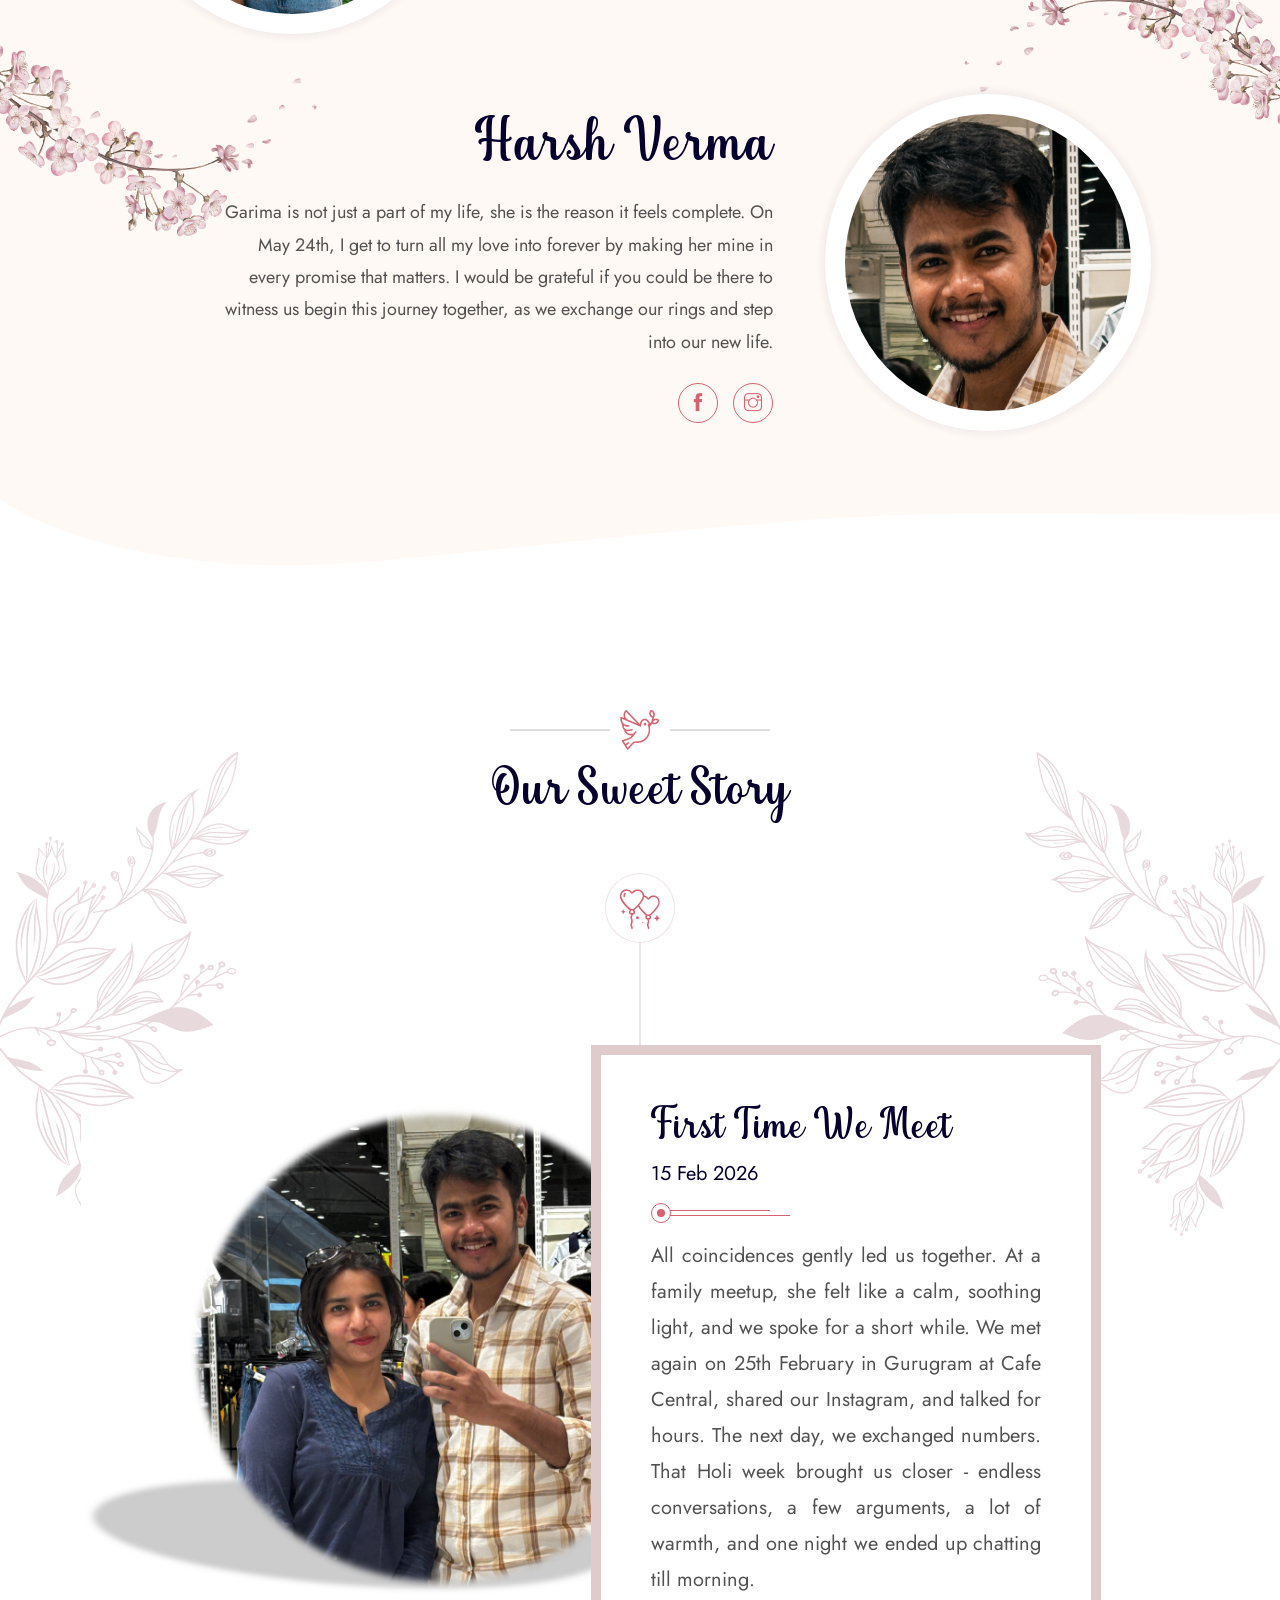
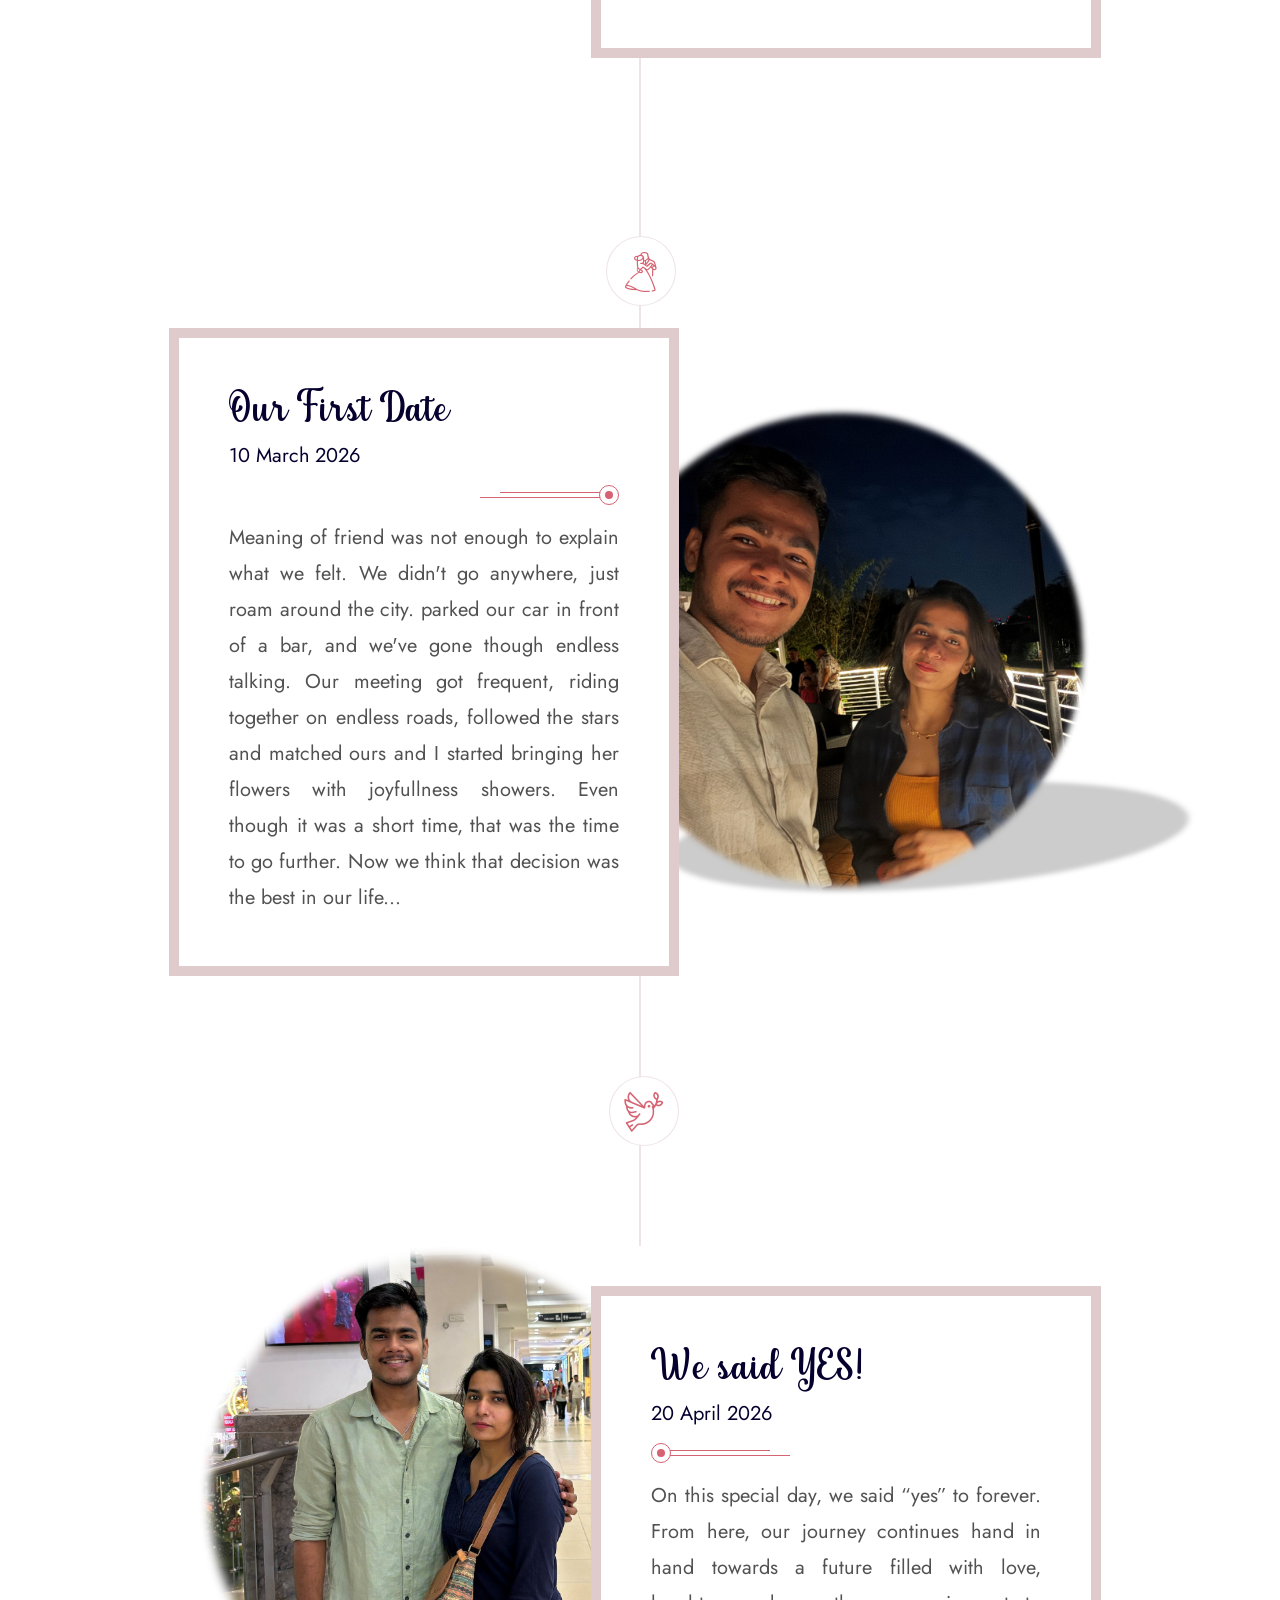
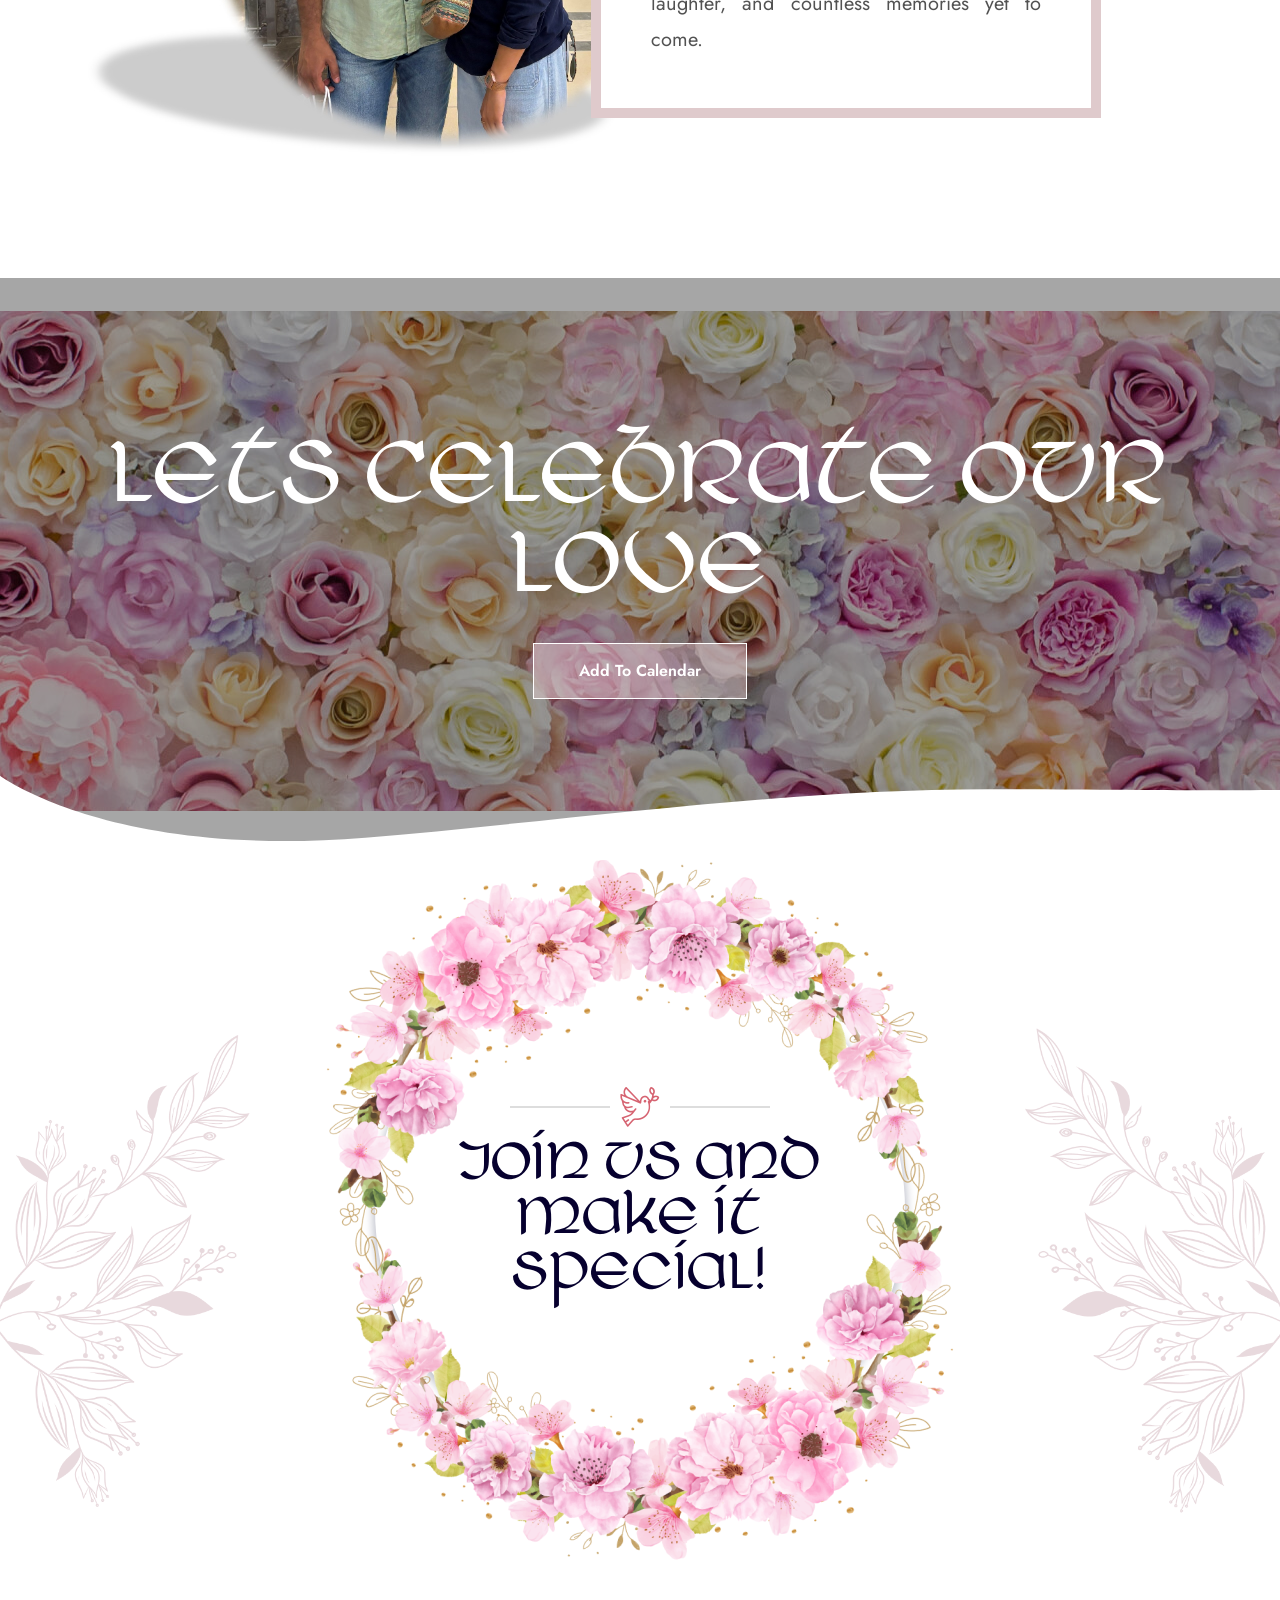
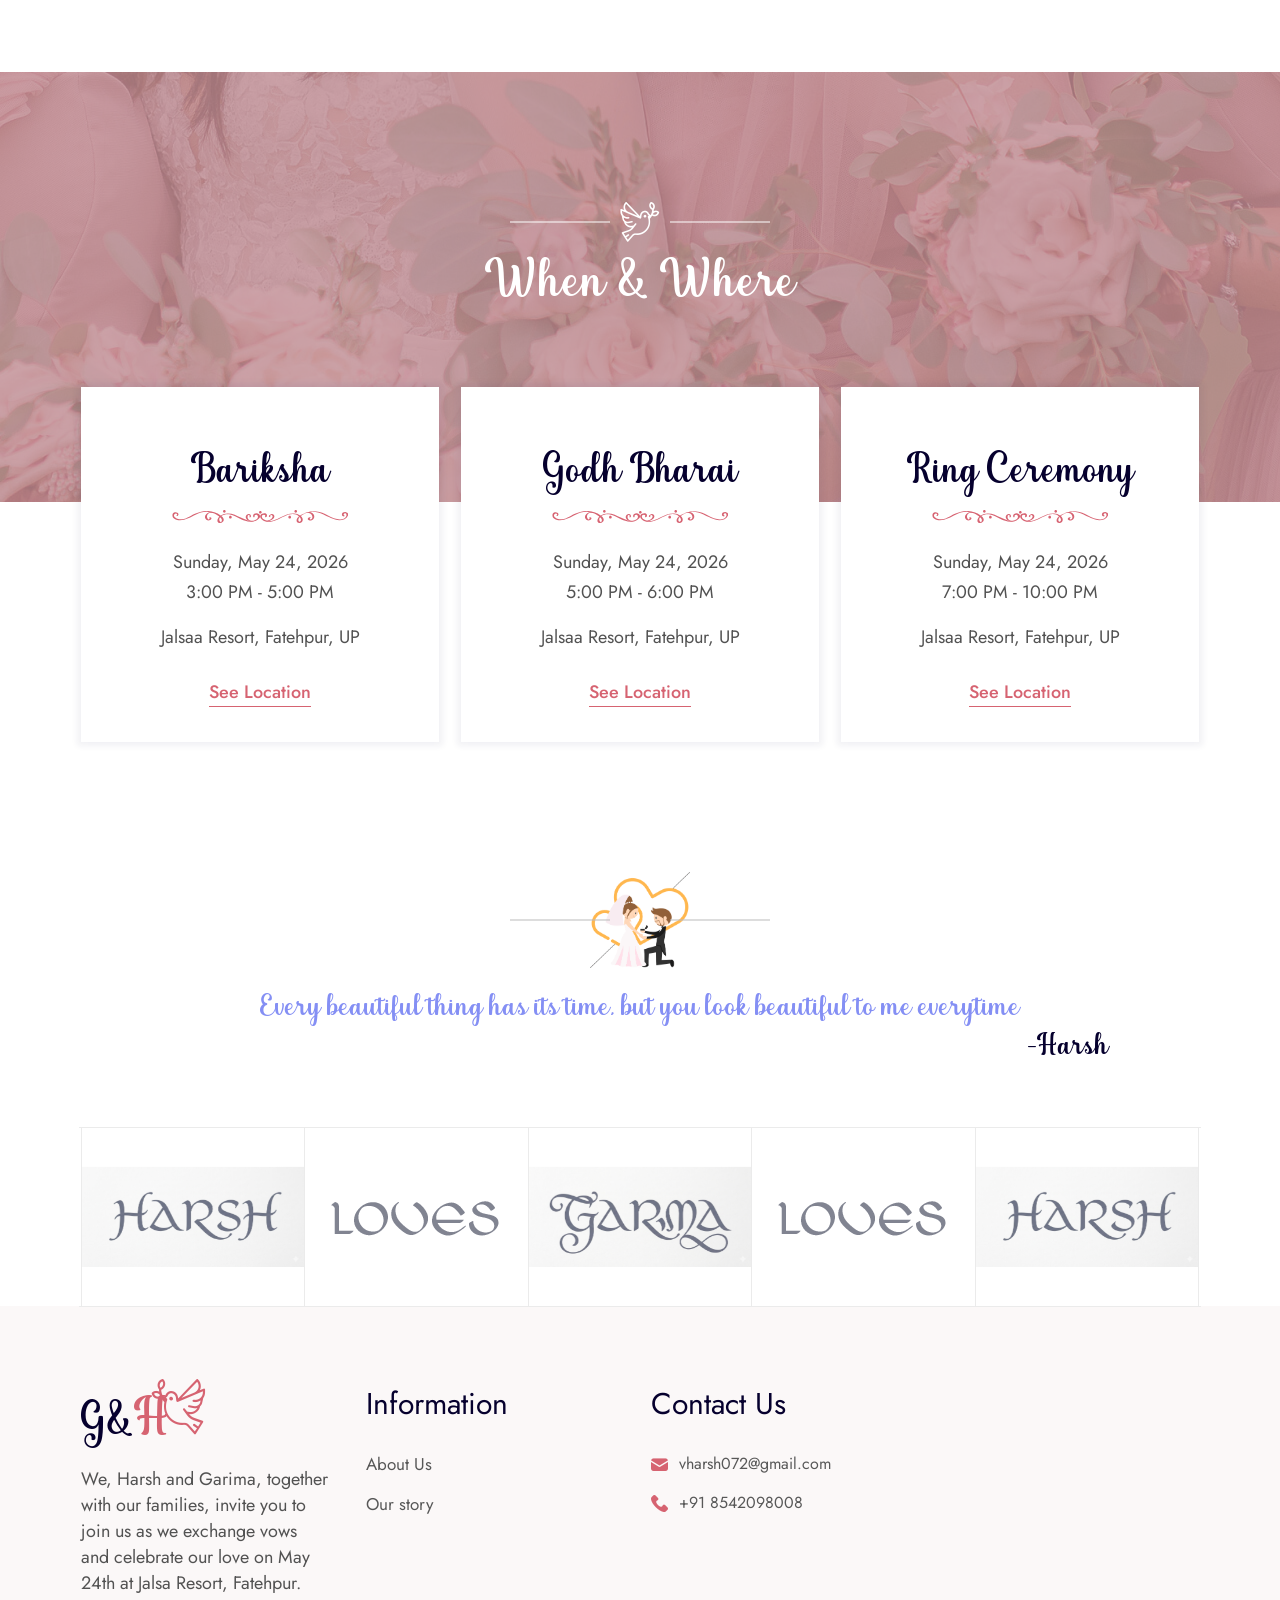
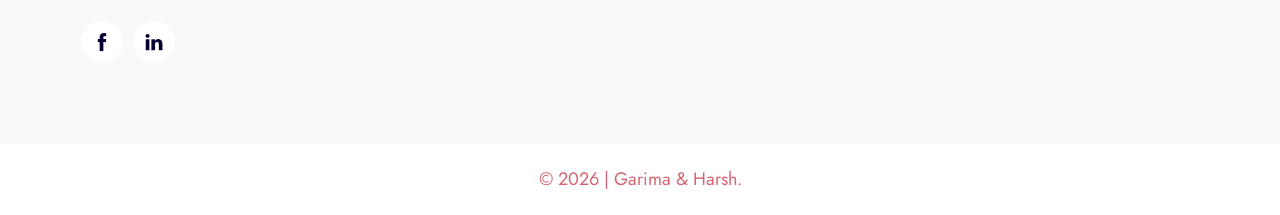
==== commit 7492856c: "Update Instagram link and map location URL" ====
--- a/index.html
+++ b/index.html
@@ -78,6 +78,7 @@
                                         <li>
                                             <a href="#couple">Couple</a>
                                         </li>
+										
                                         <li>
                                             <a href="#story">Story</a>
                                         </li>
@@ -214,7 +215,7 @@
                                                 <ul>
                                                     <li><a href="https://www.facebook.com/Harshsn93" target="_blank" rel="noopener noreferrer"><i class="ti-facebook"></i></a></li>
                                                     <!-- <li><a href="https://twitter.com/Harshsn93" target="_blank" rel="noopener noreferrer"><i class="ti-twitter-alt"></i></a></li> -->
-                                                    <li><a href="https://www.instagram.com/Harshsn93/" target="_blank" rel="noopener noreferrer"><i class="ti-instagram"></i></a></li>
+                                                    <li><a href="https://www.instagram.com/vermahar.sh/" target="_blank" rel="noopener noreferrer"><i class="ti-instagram"></i></a></li>
                                                 </ul>
                                             </div>
                                         </div>
@@ -539,7 +540,7 @@
                                         <!-- <li>+90 123-567-8910</li> -->
 
                                         <li> <a class="gmaps"
-                                                href="https://maps.app.goo.gl/UqbdXLdMtCdvWPFx5" target="_blank">See
+                                                href="https://maps.app.goo.gl/mGL9sTfLWEgi77SJ9" target="_blank">See
                                                 Location</a></li>
                                     </ul>
                                 </div>
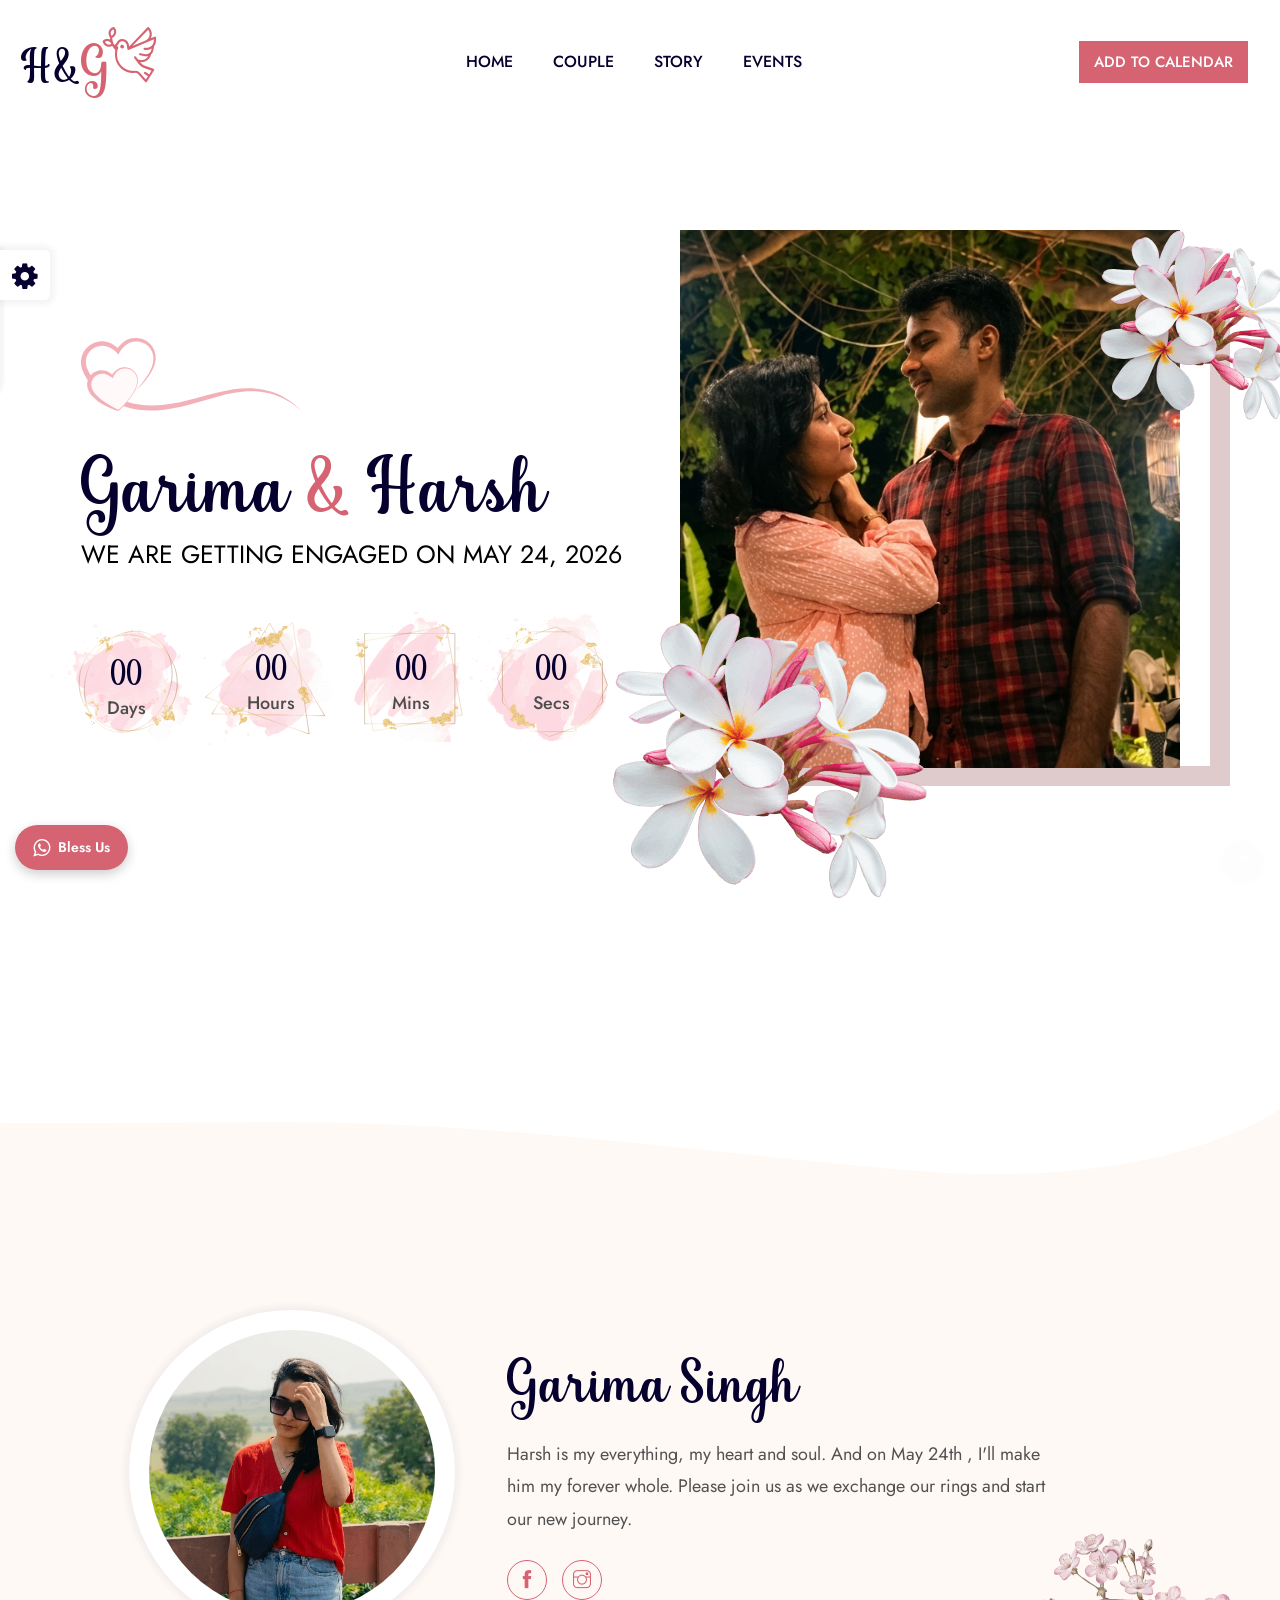
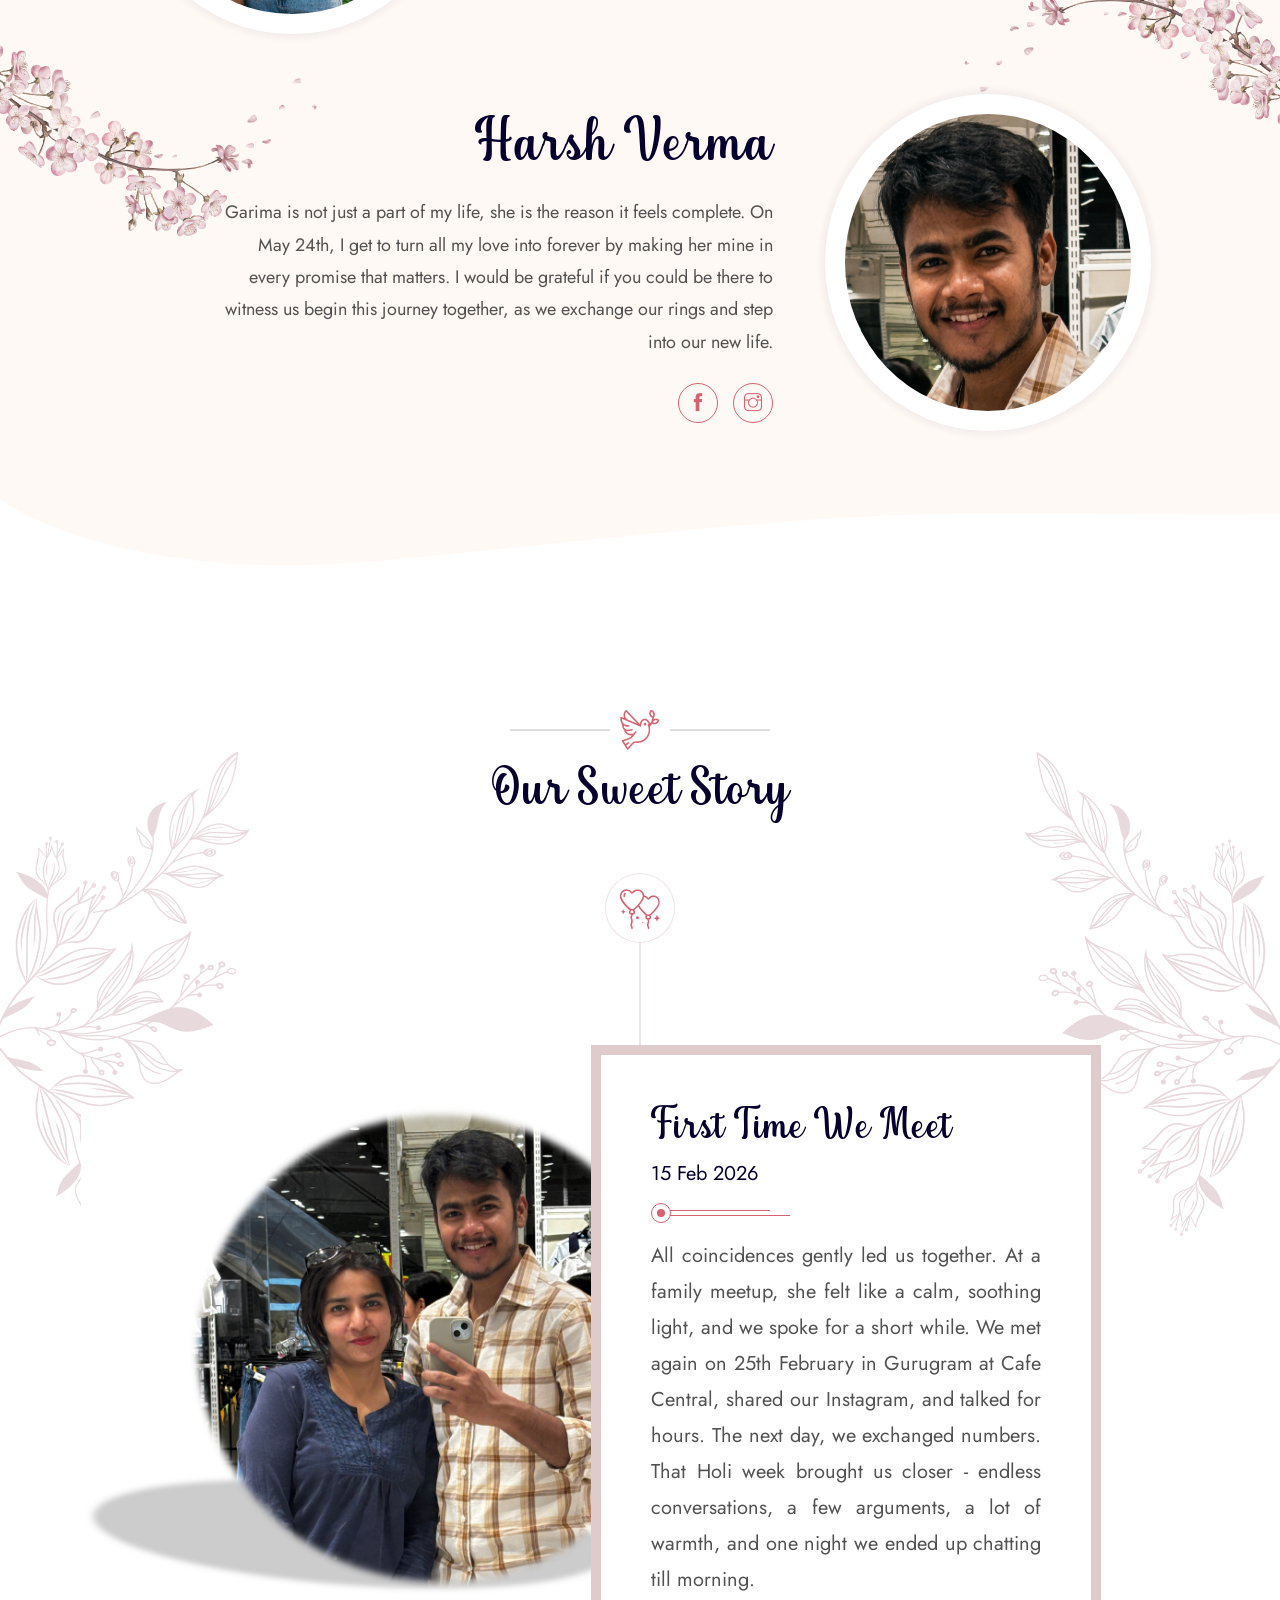
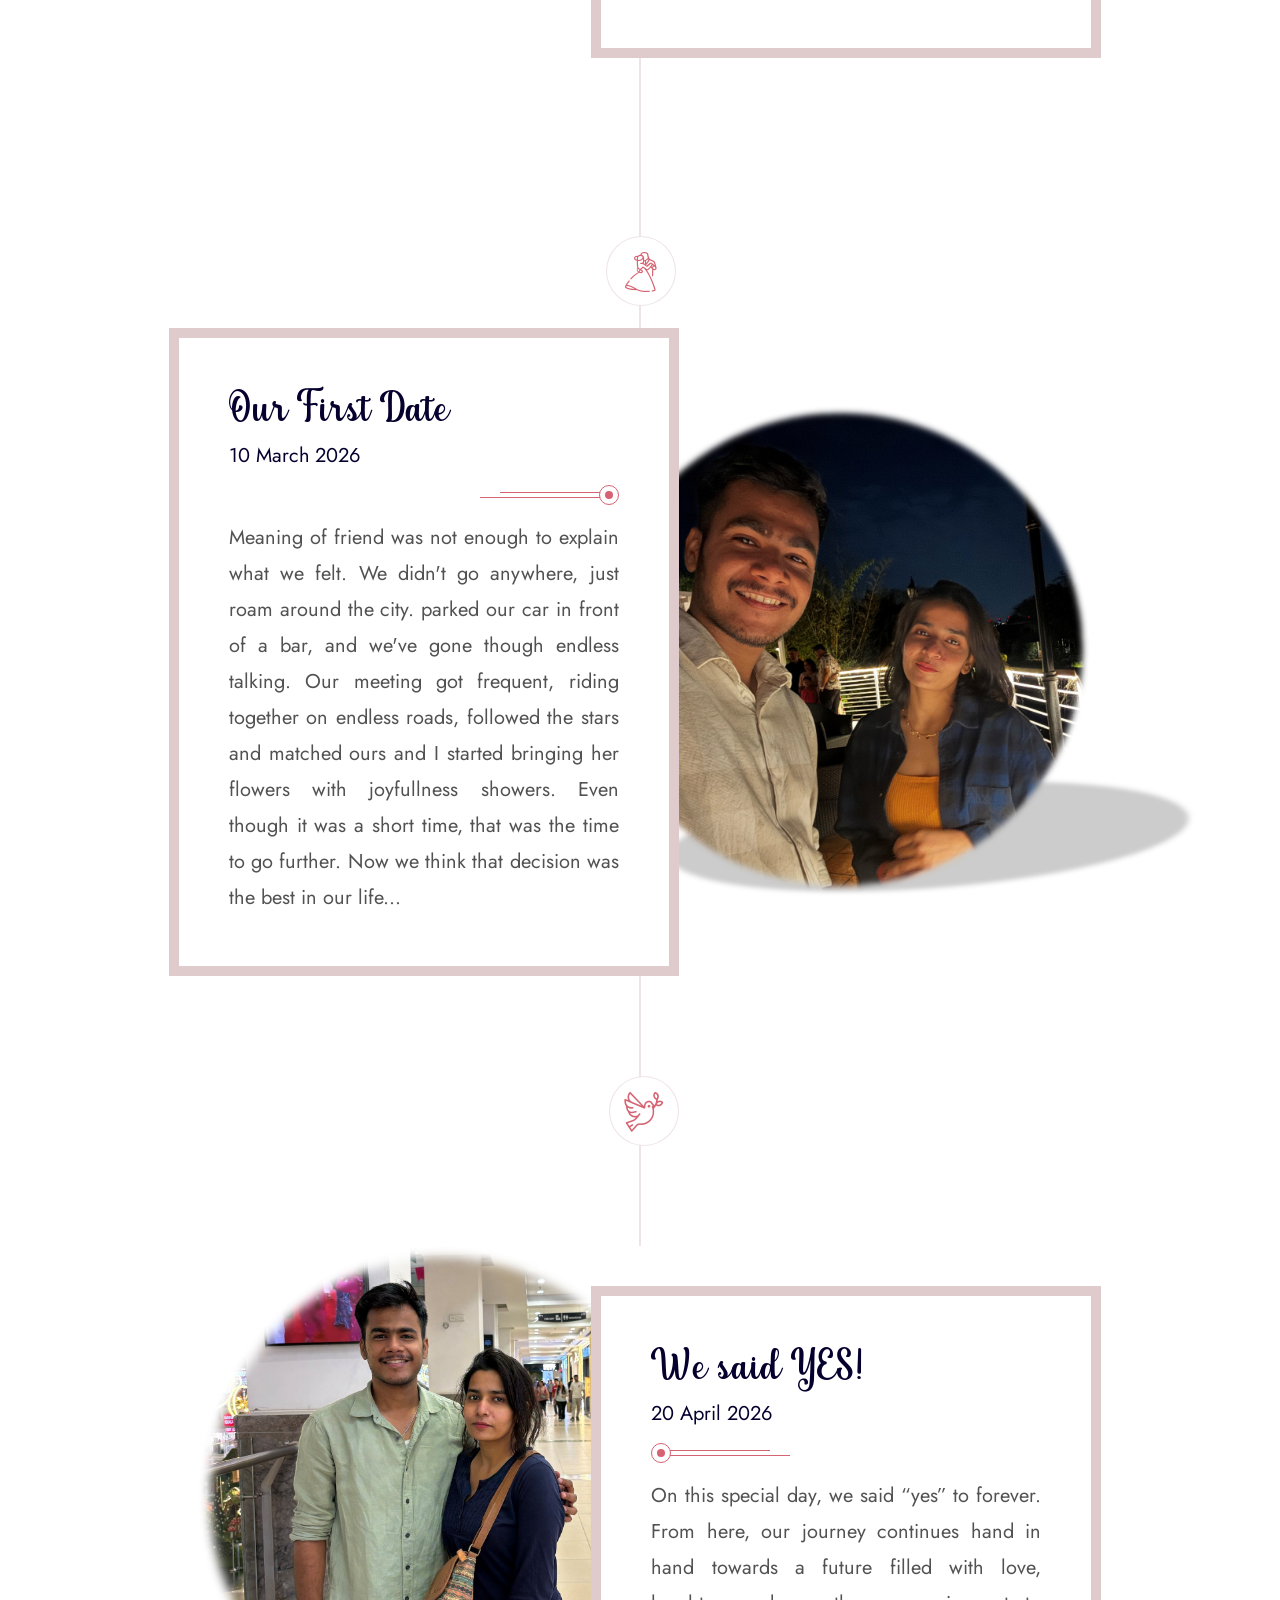
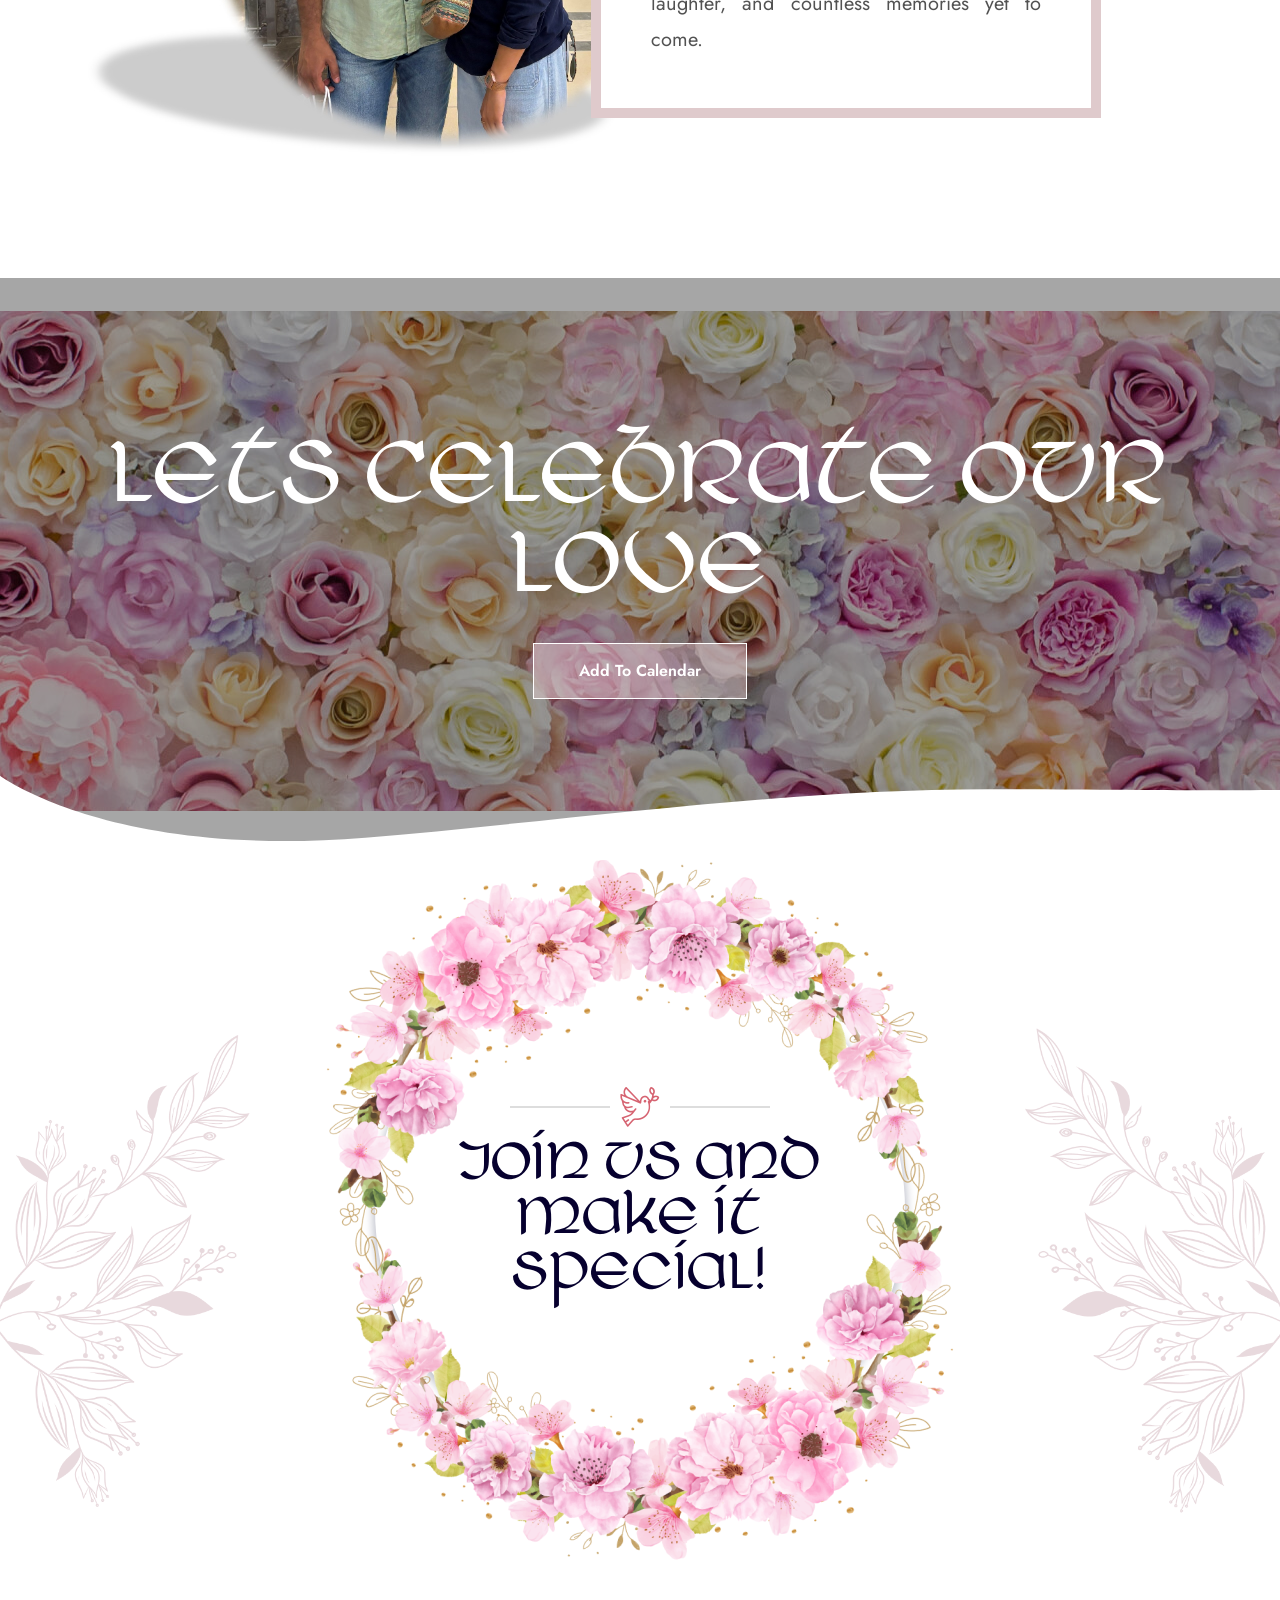
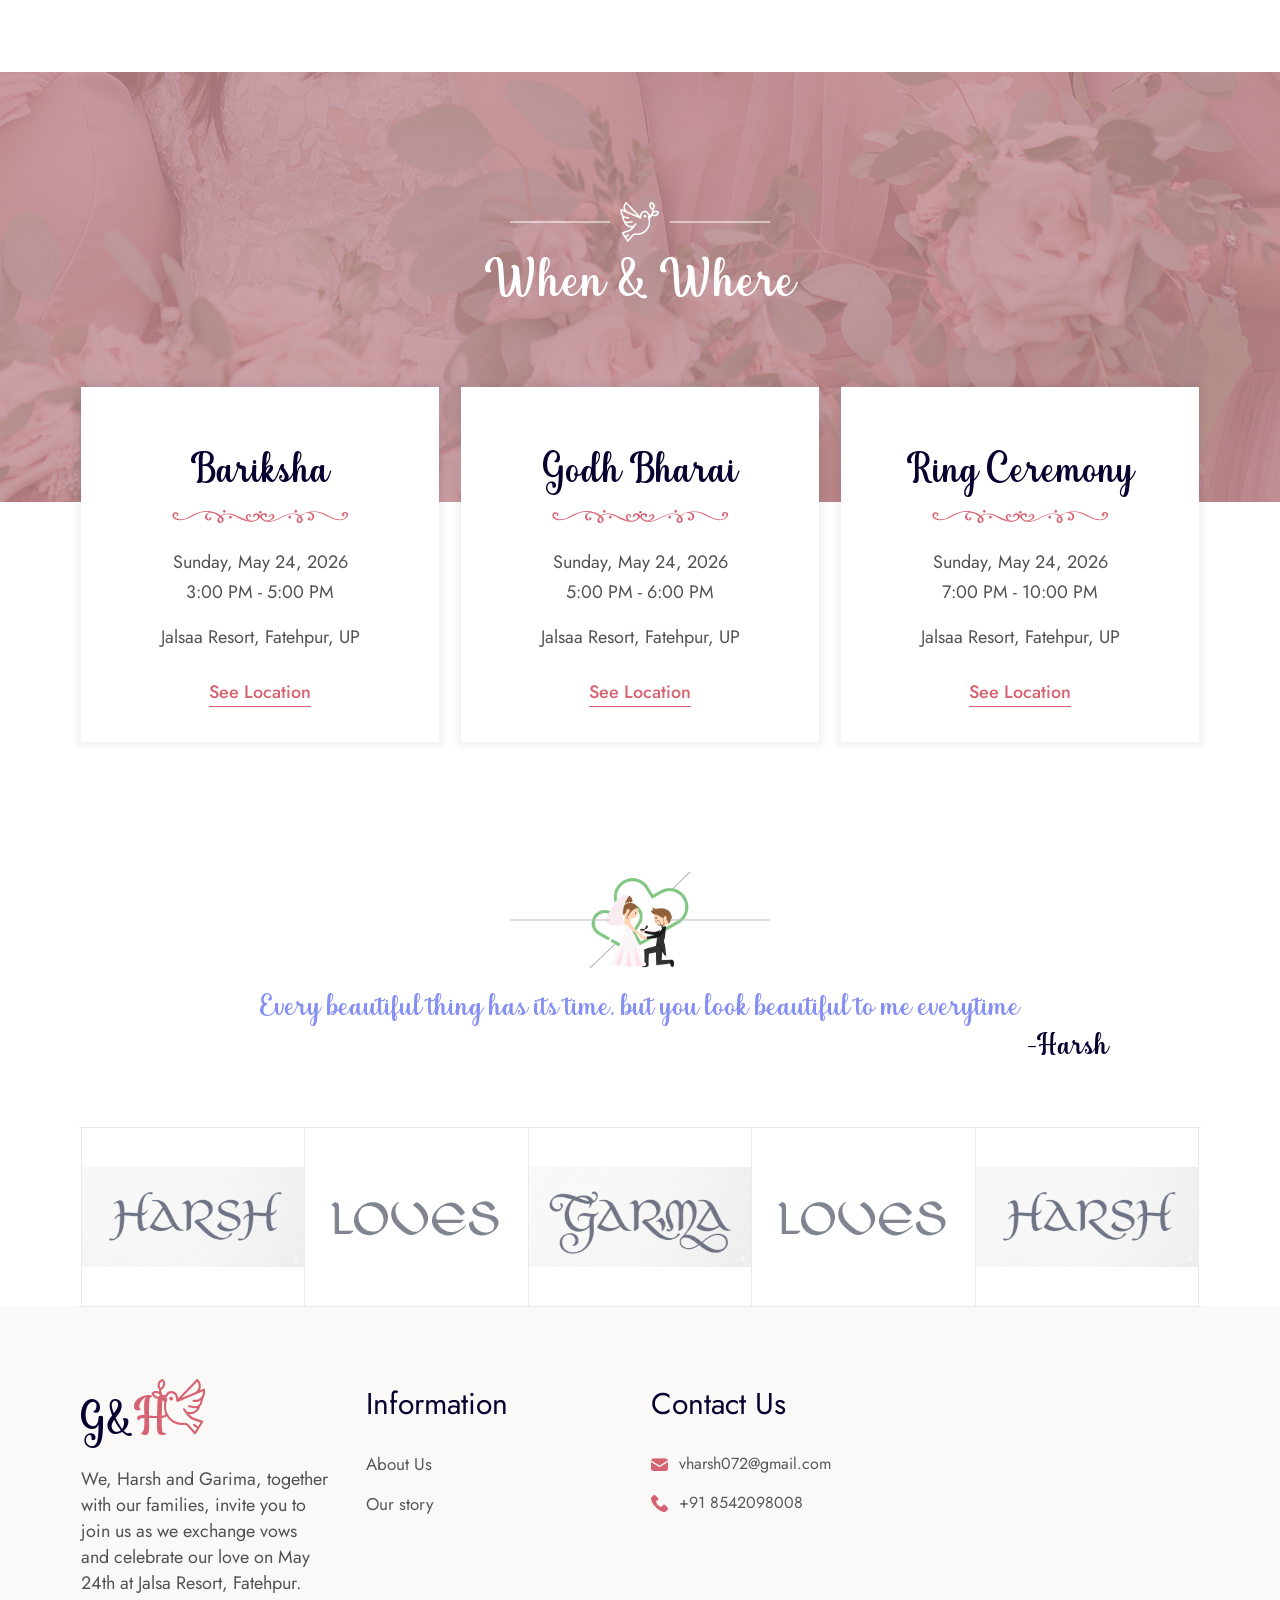
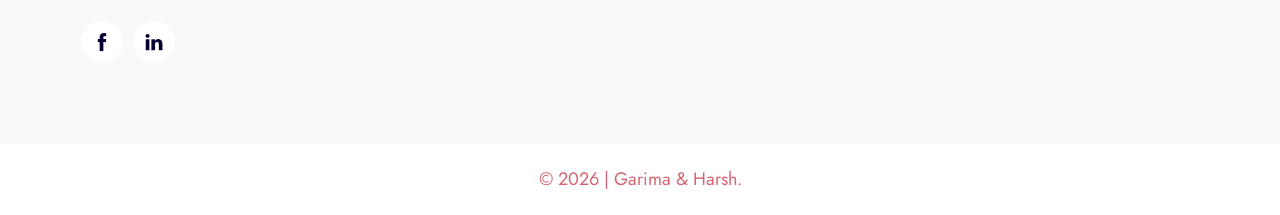
==== commit 9a958ee2: "Update logo text in navbar" ====
--- a/index.html
+++ b/index.html
@@ -63,7 +63,7 @@
                             </div>
                             <div class="col-lg-2 col-md-6 col-6">
                                 <div class="navbar-header">
-                                    <a class="navbar-brand logo" href="index.html"><small>G&</small>H <span><i
+                                    <a class="navbar-brand logo" href="index.html"><small>H&</small>G <span><i
                                                 class="fi flaticon-dove"></i></span></a>
                                                 <!-- <img src="assets/images/logoGH.png" alt=""> -->
                                 </div>
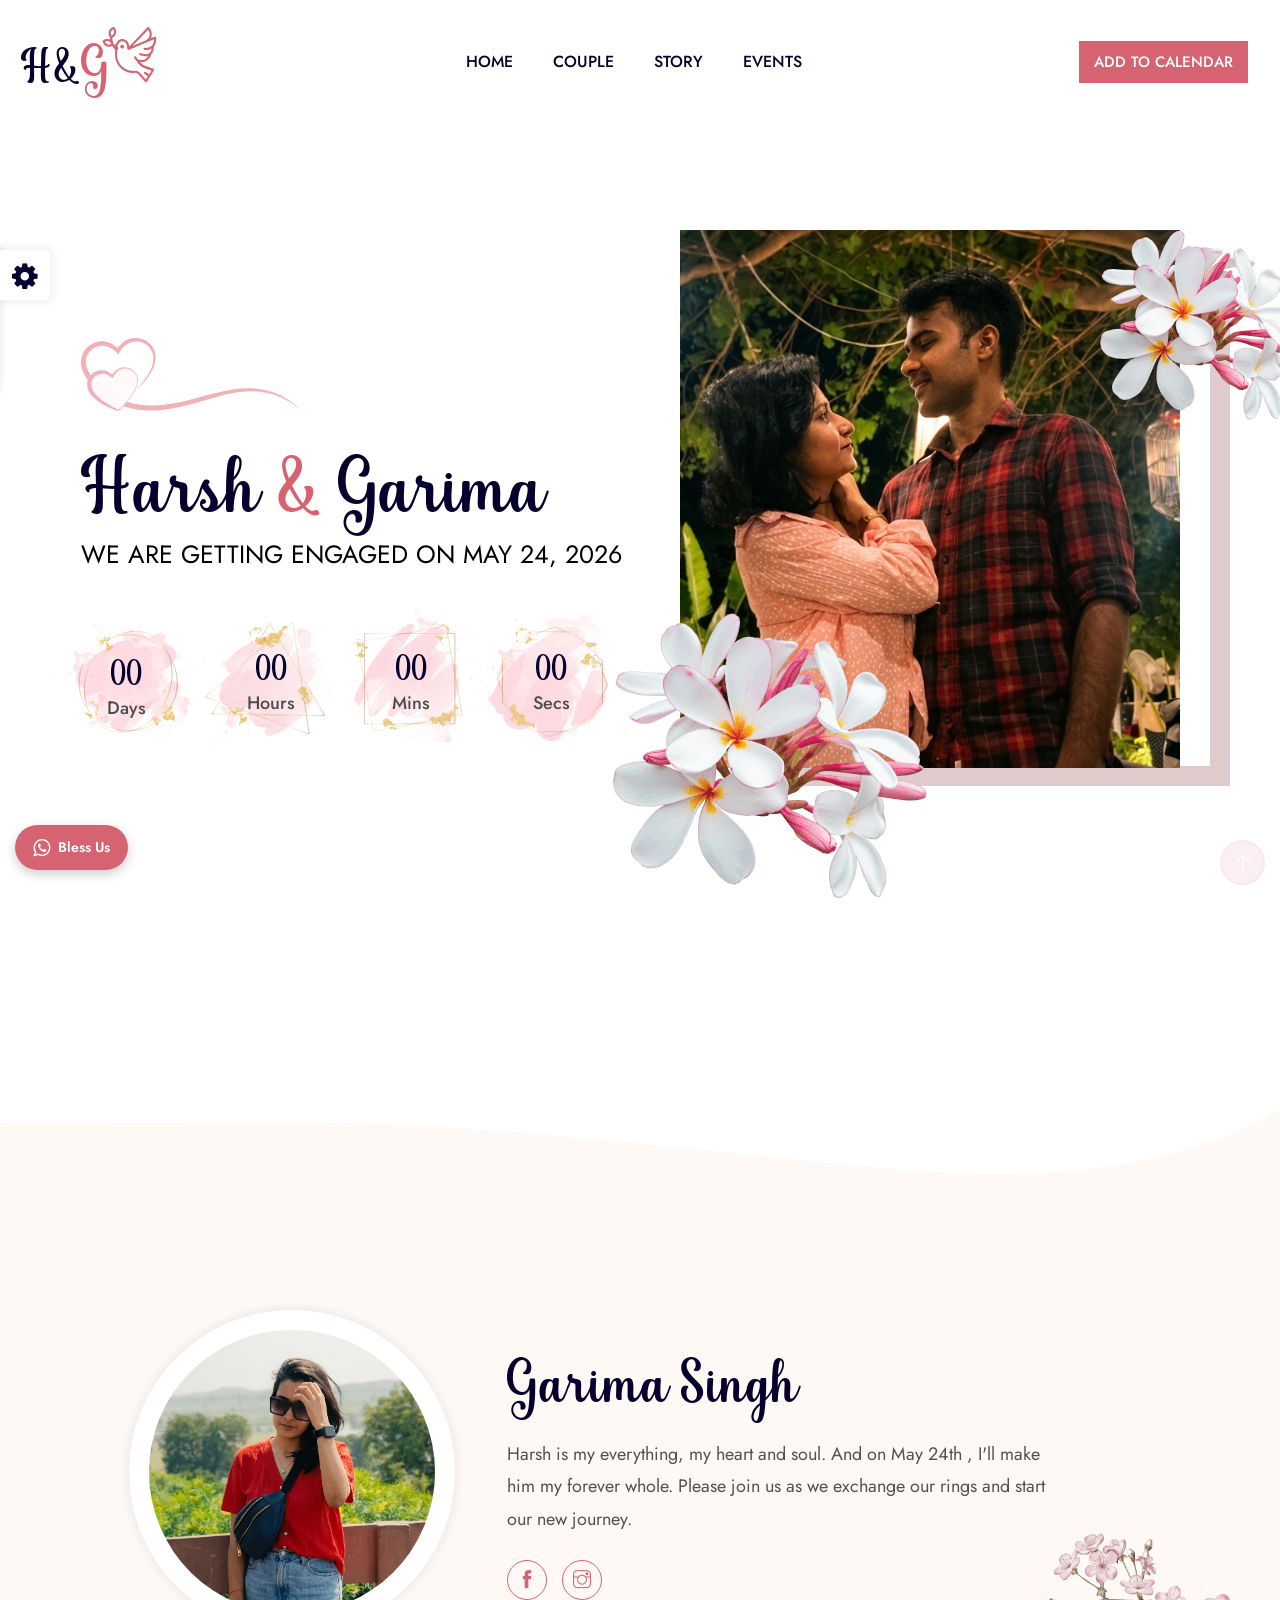
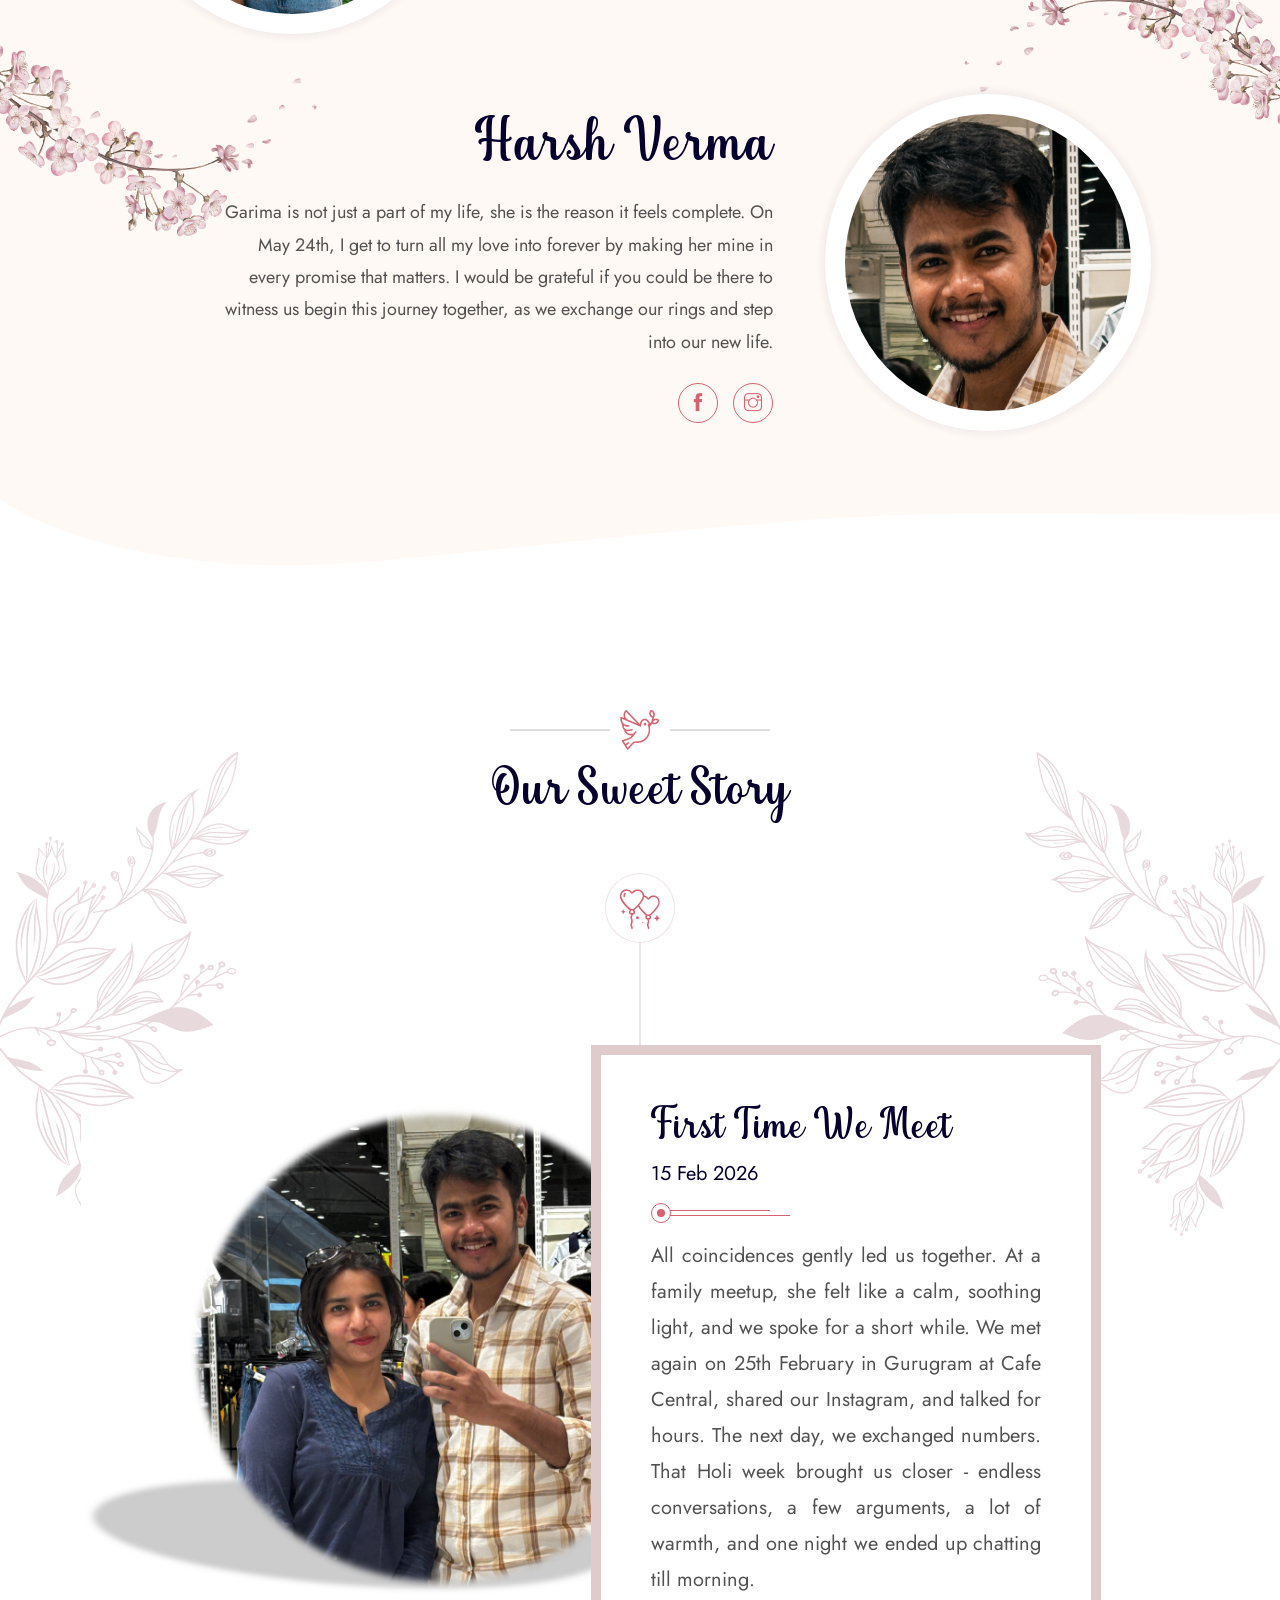
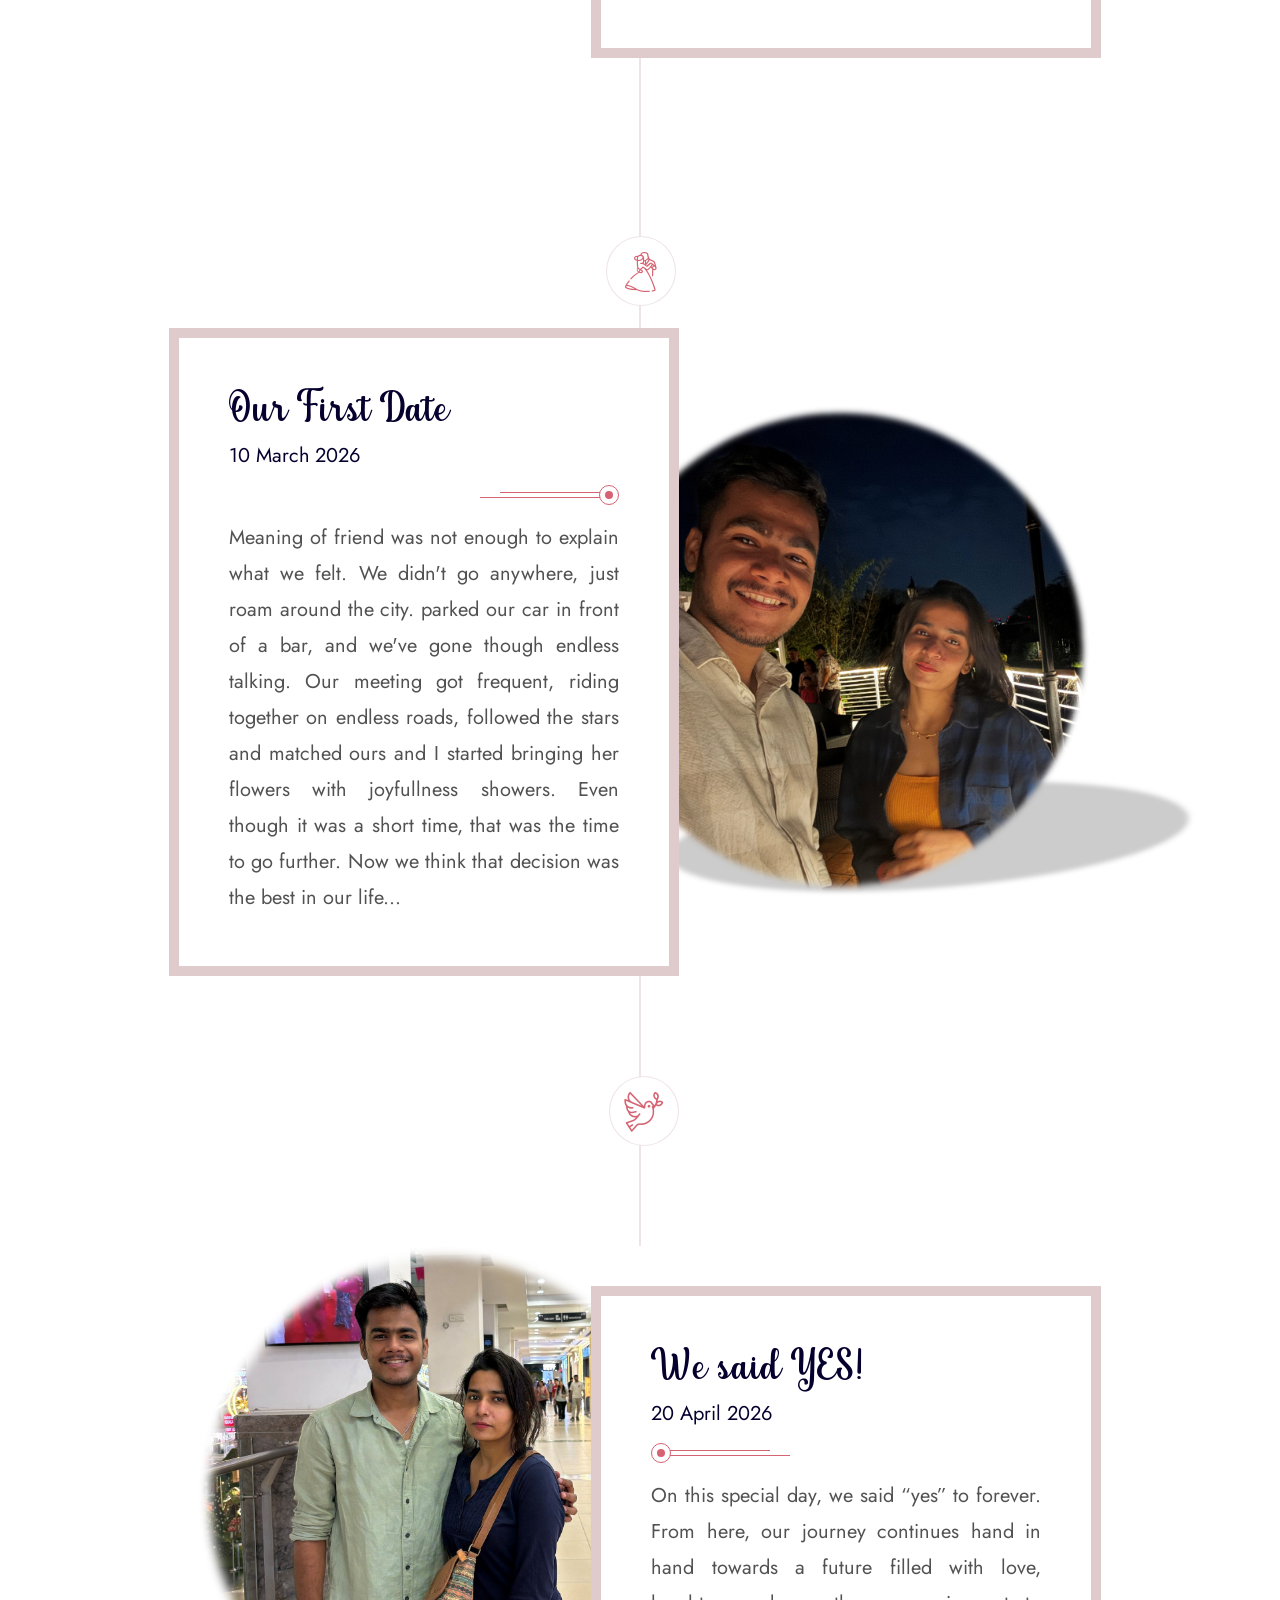
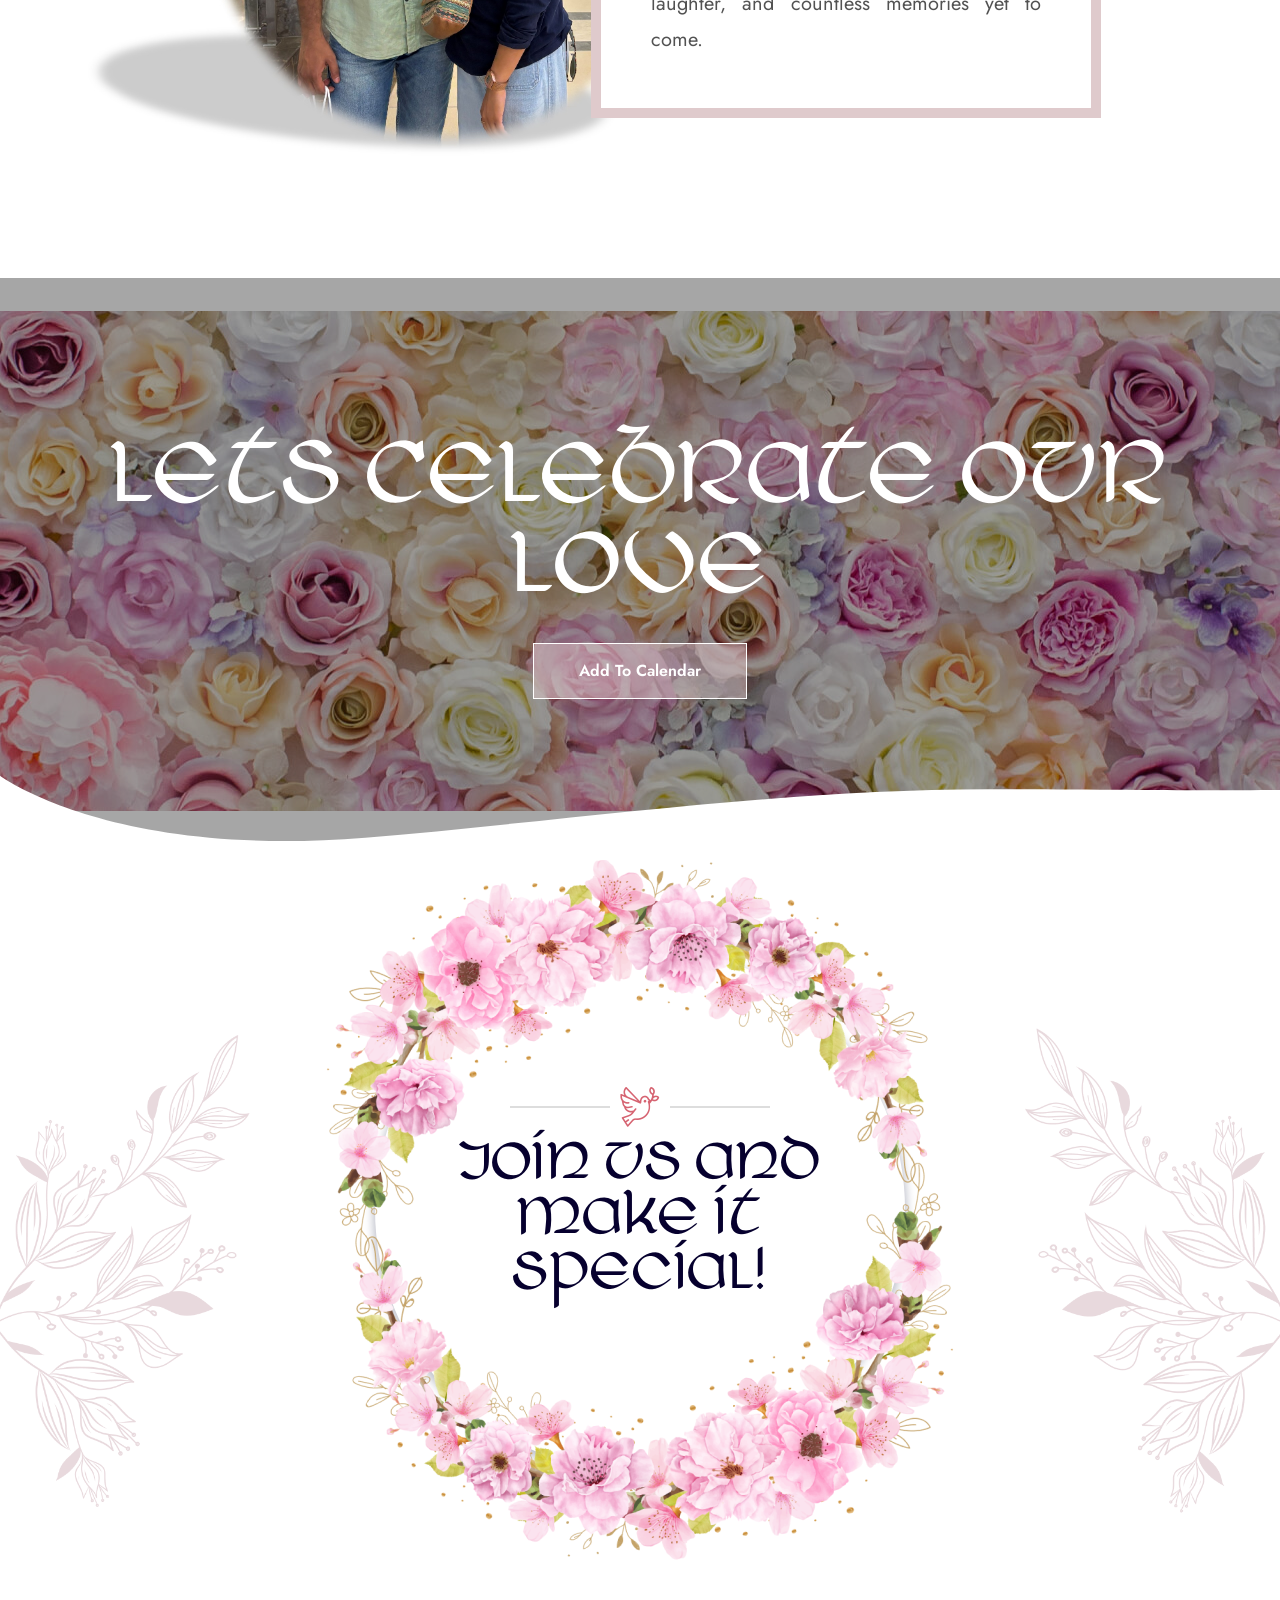
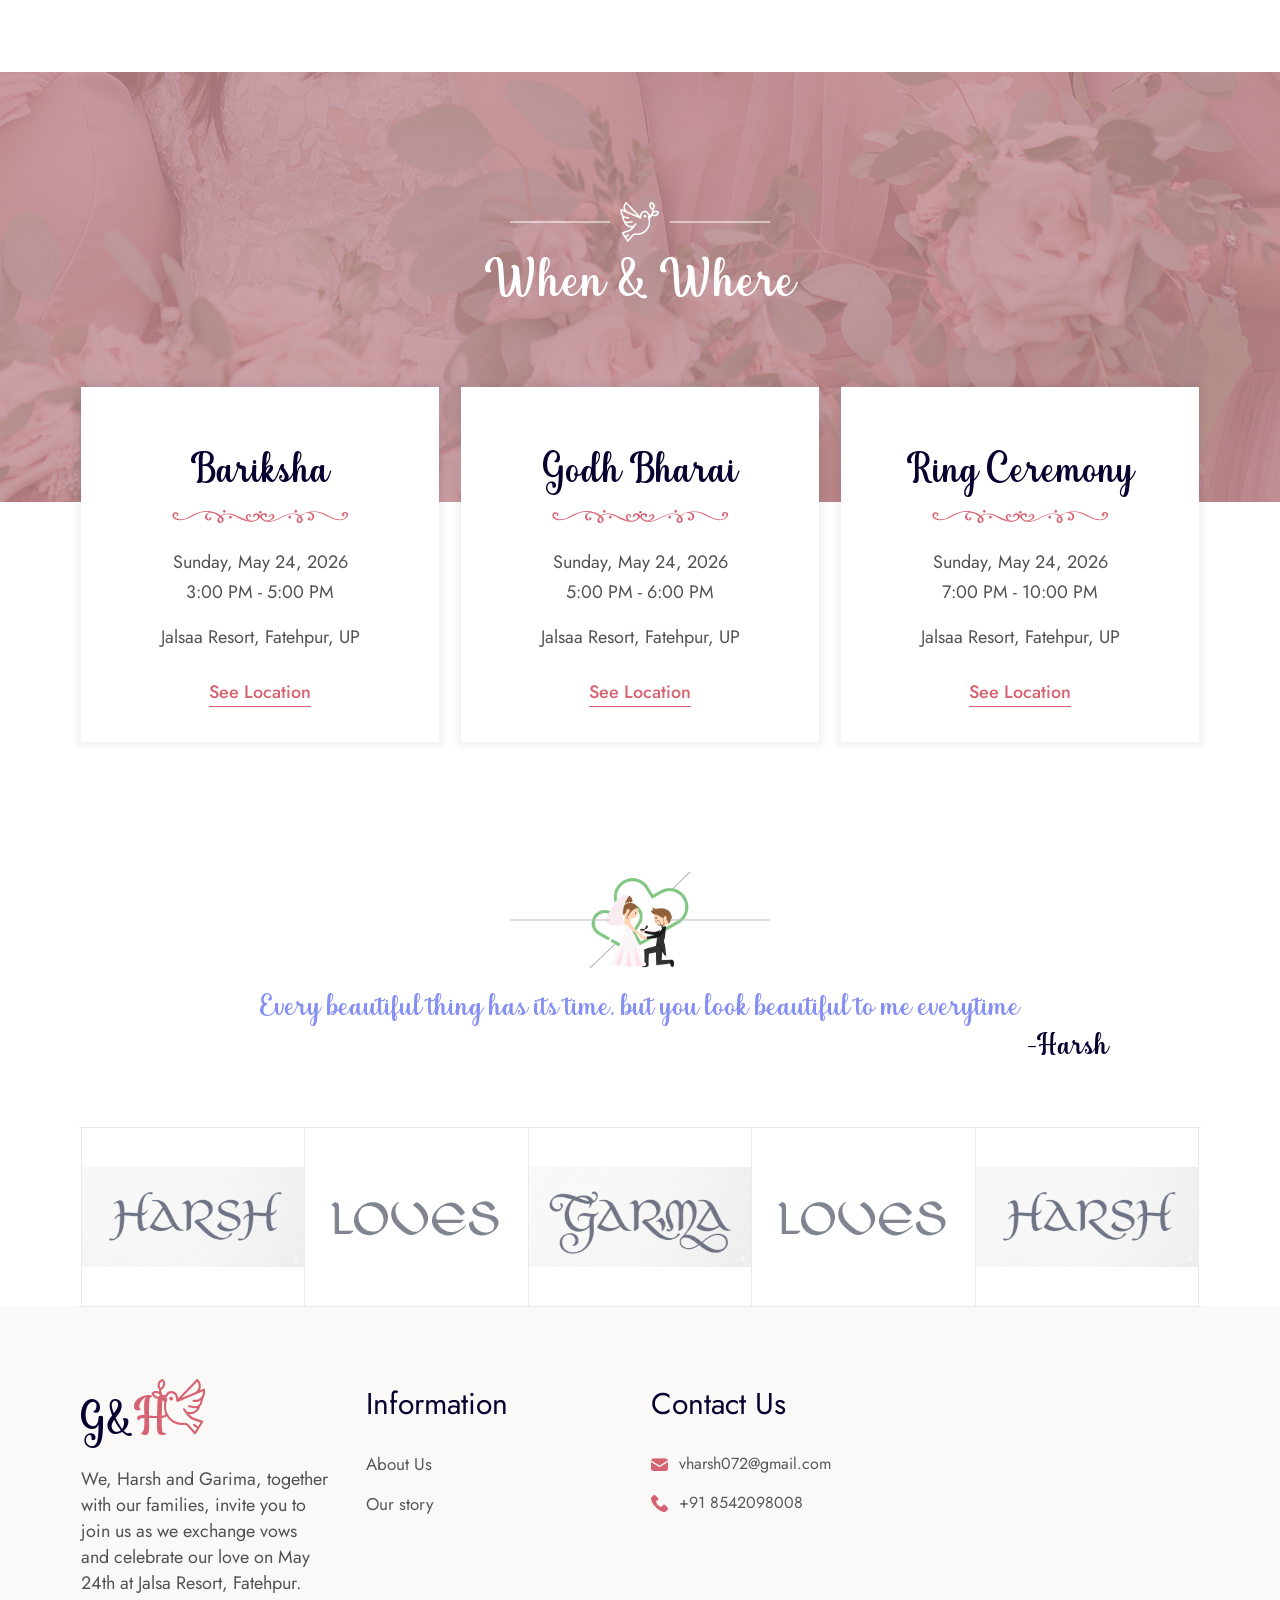
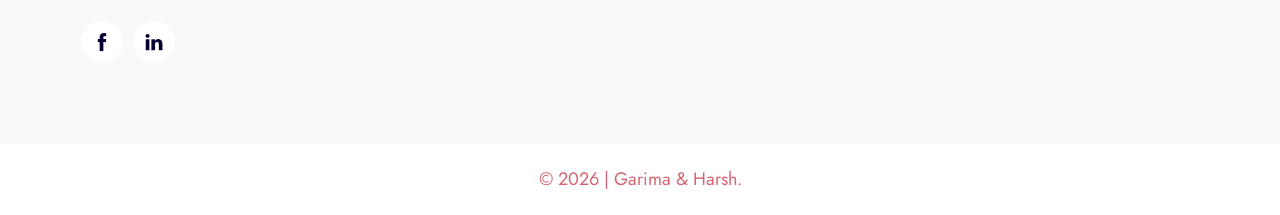
==== commit fe2d9f08: "Update names and map links in index.html" ====
--- a/index.html
+++ b/index.html
@@ -128,7 +128,7 @@
                                 <img src="assets/images/slider/shape.svg" alt="">
                             </div>
                             <div data-swiper-parallax="300" class="slide-title">
-                                <h2>Garima <span>&amp;</span> Harsh</h2>
+                                <h2>Harsh <span>&amp;</span> Garima</h2>
                             </div>
                             <div data-swiper-parallax="400" class="slide-text">
                                 <p>We Are Getting Engaged on May 24, 2026</p>
@@ -556,7 +556,7 @@
                                         <li>Jalsaa Resort, Fatehpur, UP</li>
                                         <!-- <li>+90 234-567-8910</li> -->
                                         <li> <a class="gmaps"
-                                                href="https://maps.app.goo.gl/UqbdXLdMtCdvWPFx5" target="_blank">See
+                                                href="https://maps.app.goo.gl/mGL9sTfLWEgi77SJ9" target="_blank">See
                                                 Location</a></li>
                                     </ul>
                                 </div>
@@ -572,7 +572,7 @@
                                         <li>Jalsaa Resort, Fatehpur, UP</li>
                                         <!-- <li>+90 234-567-8910</li> -->
                                         <li> <a class="gmaps"
-                                                href="https://maps.app.goo.gl/UqbdXLdMtCdvWPFx5" target="_blank">See
+                                                href="https://maps.app.goo.gl/mGL9sTfLWEgi77SJ9" target="_blank">See
                                                 Location</a></li>
                                     </ul>
                                 </div>
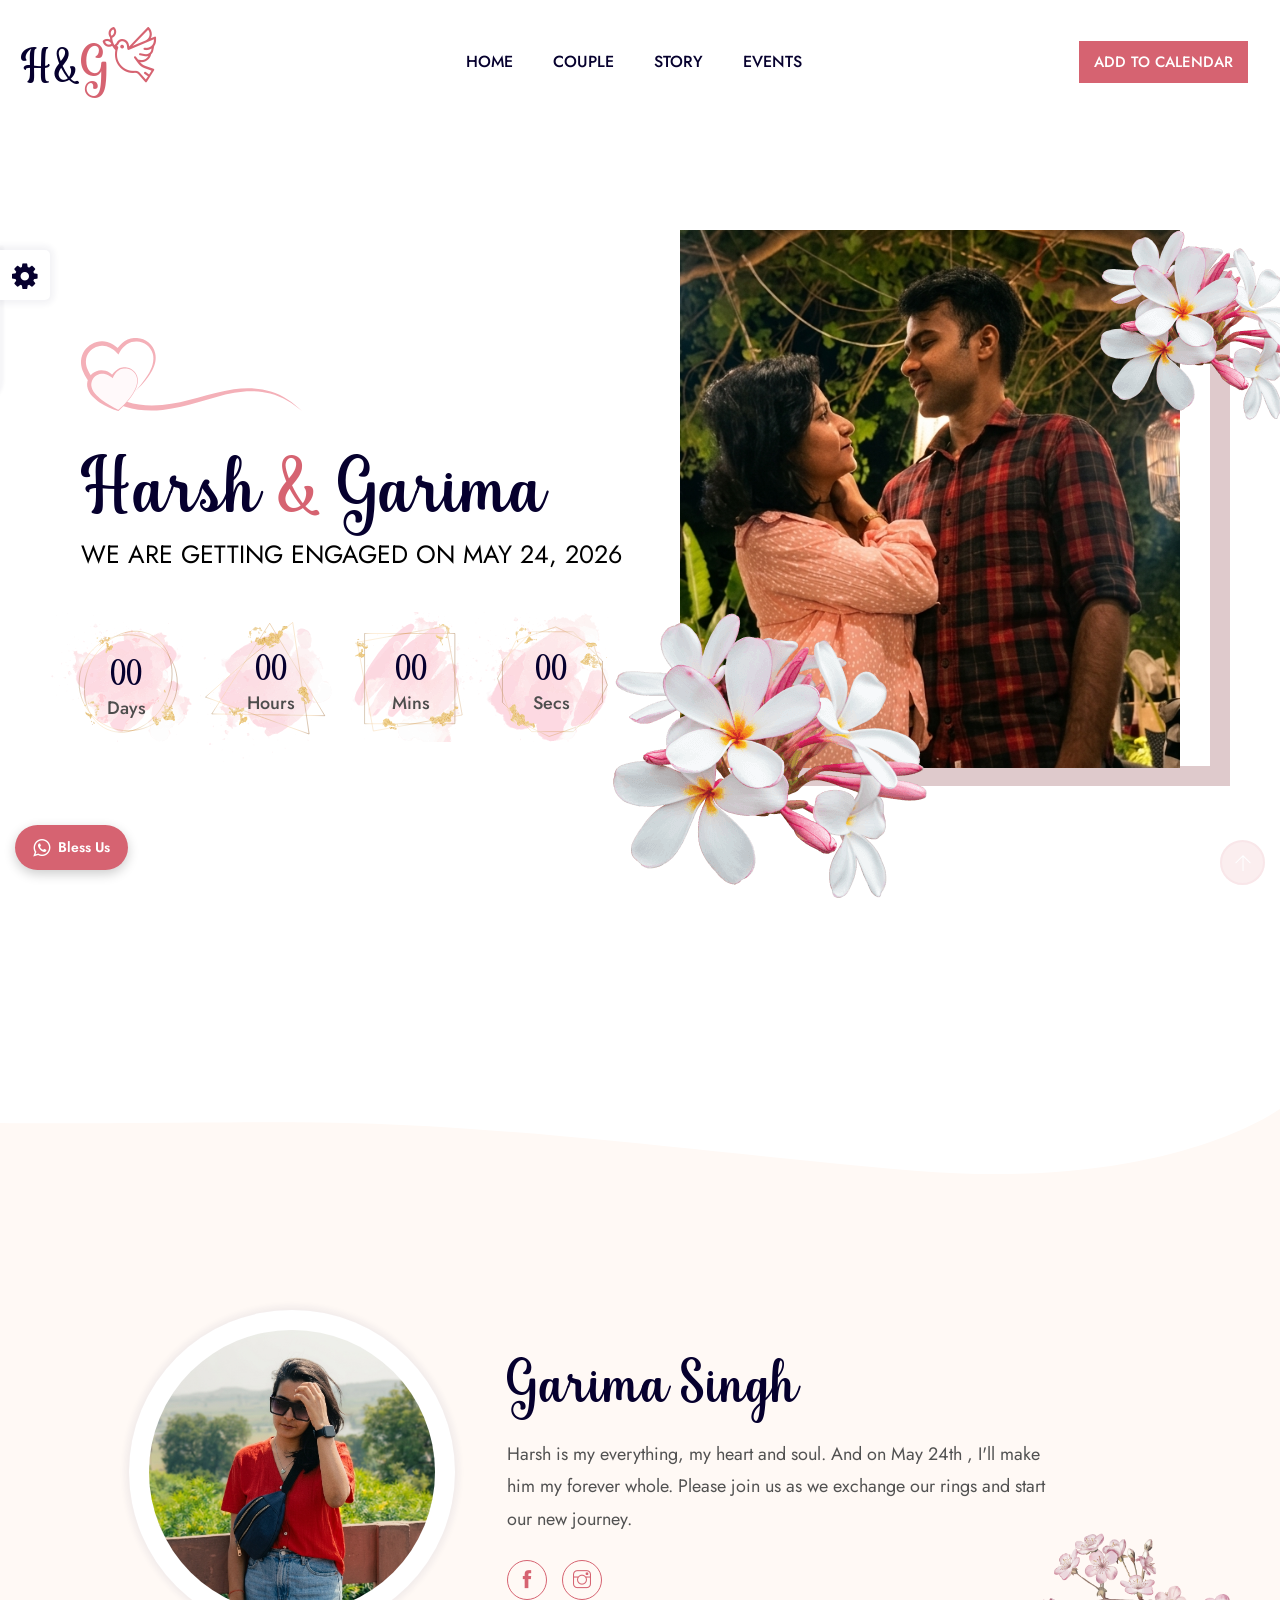
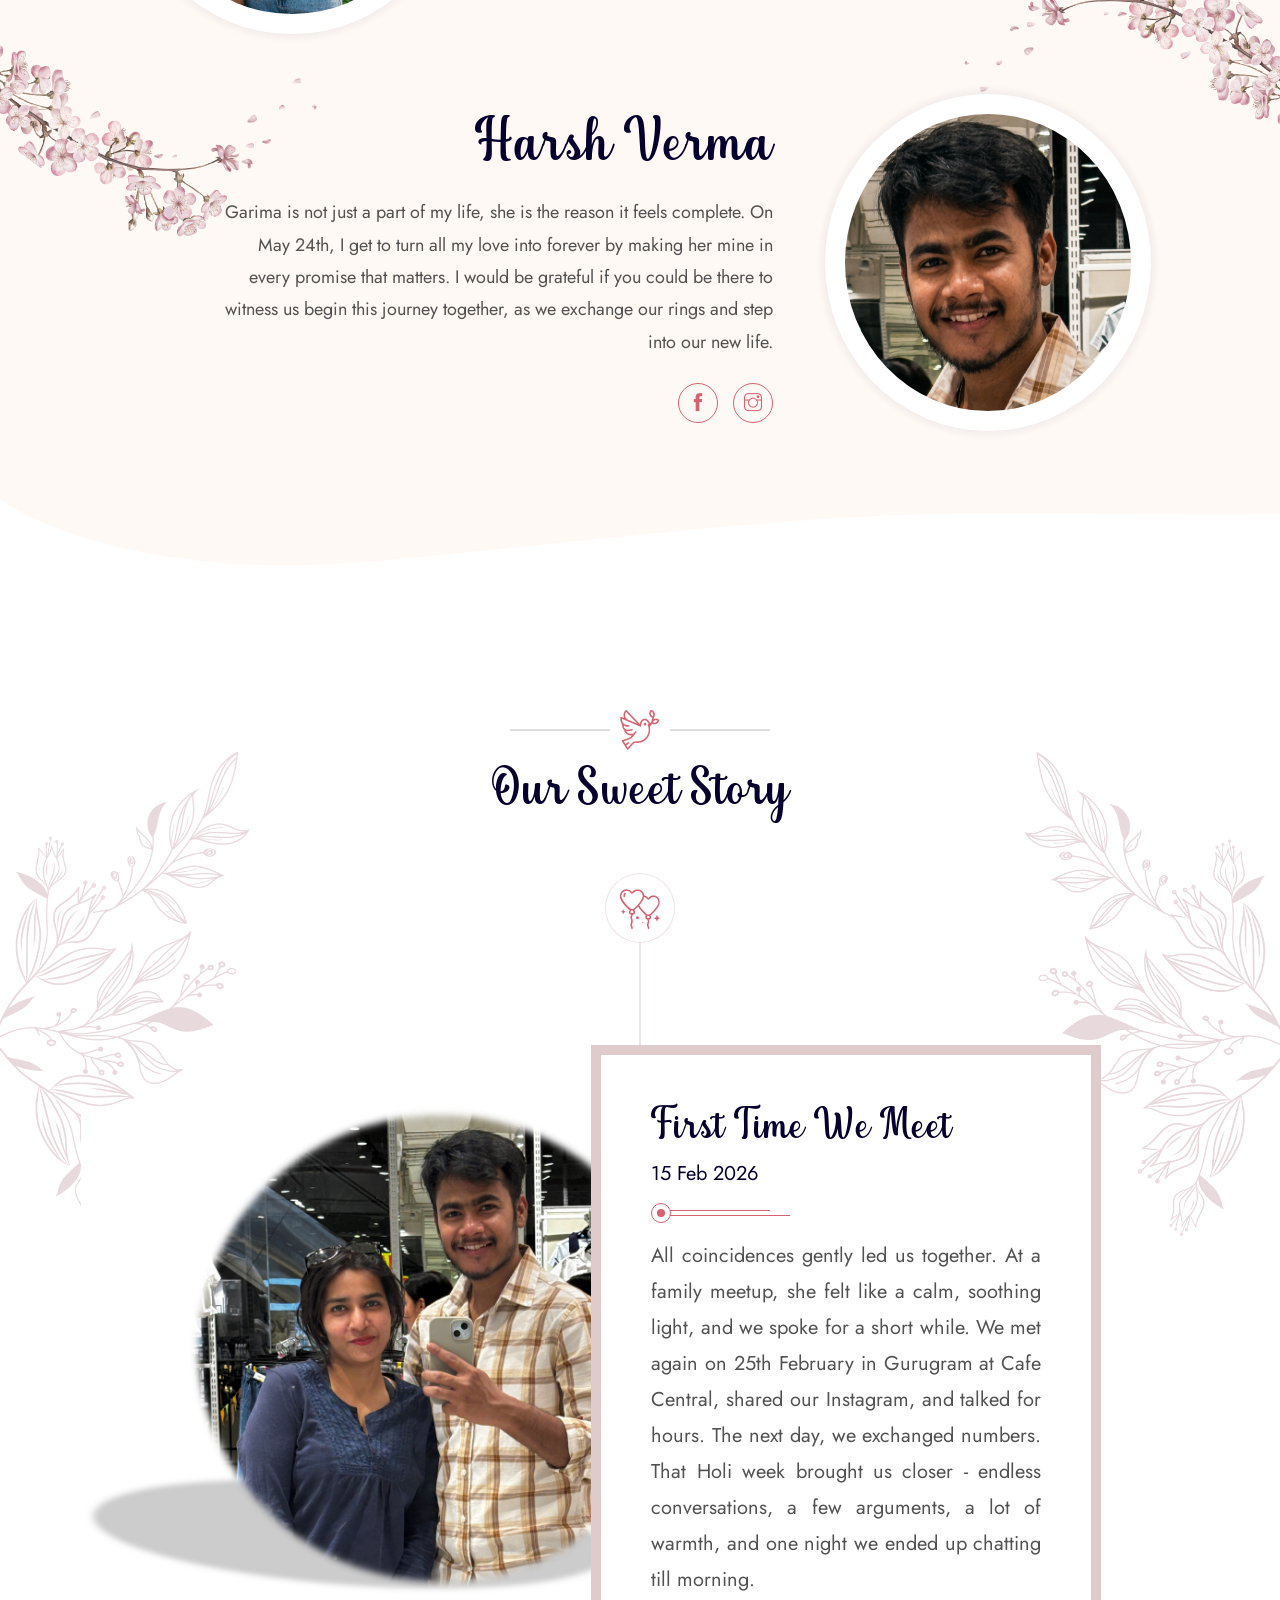
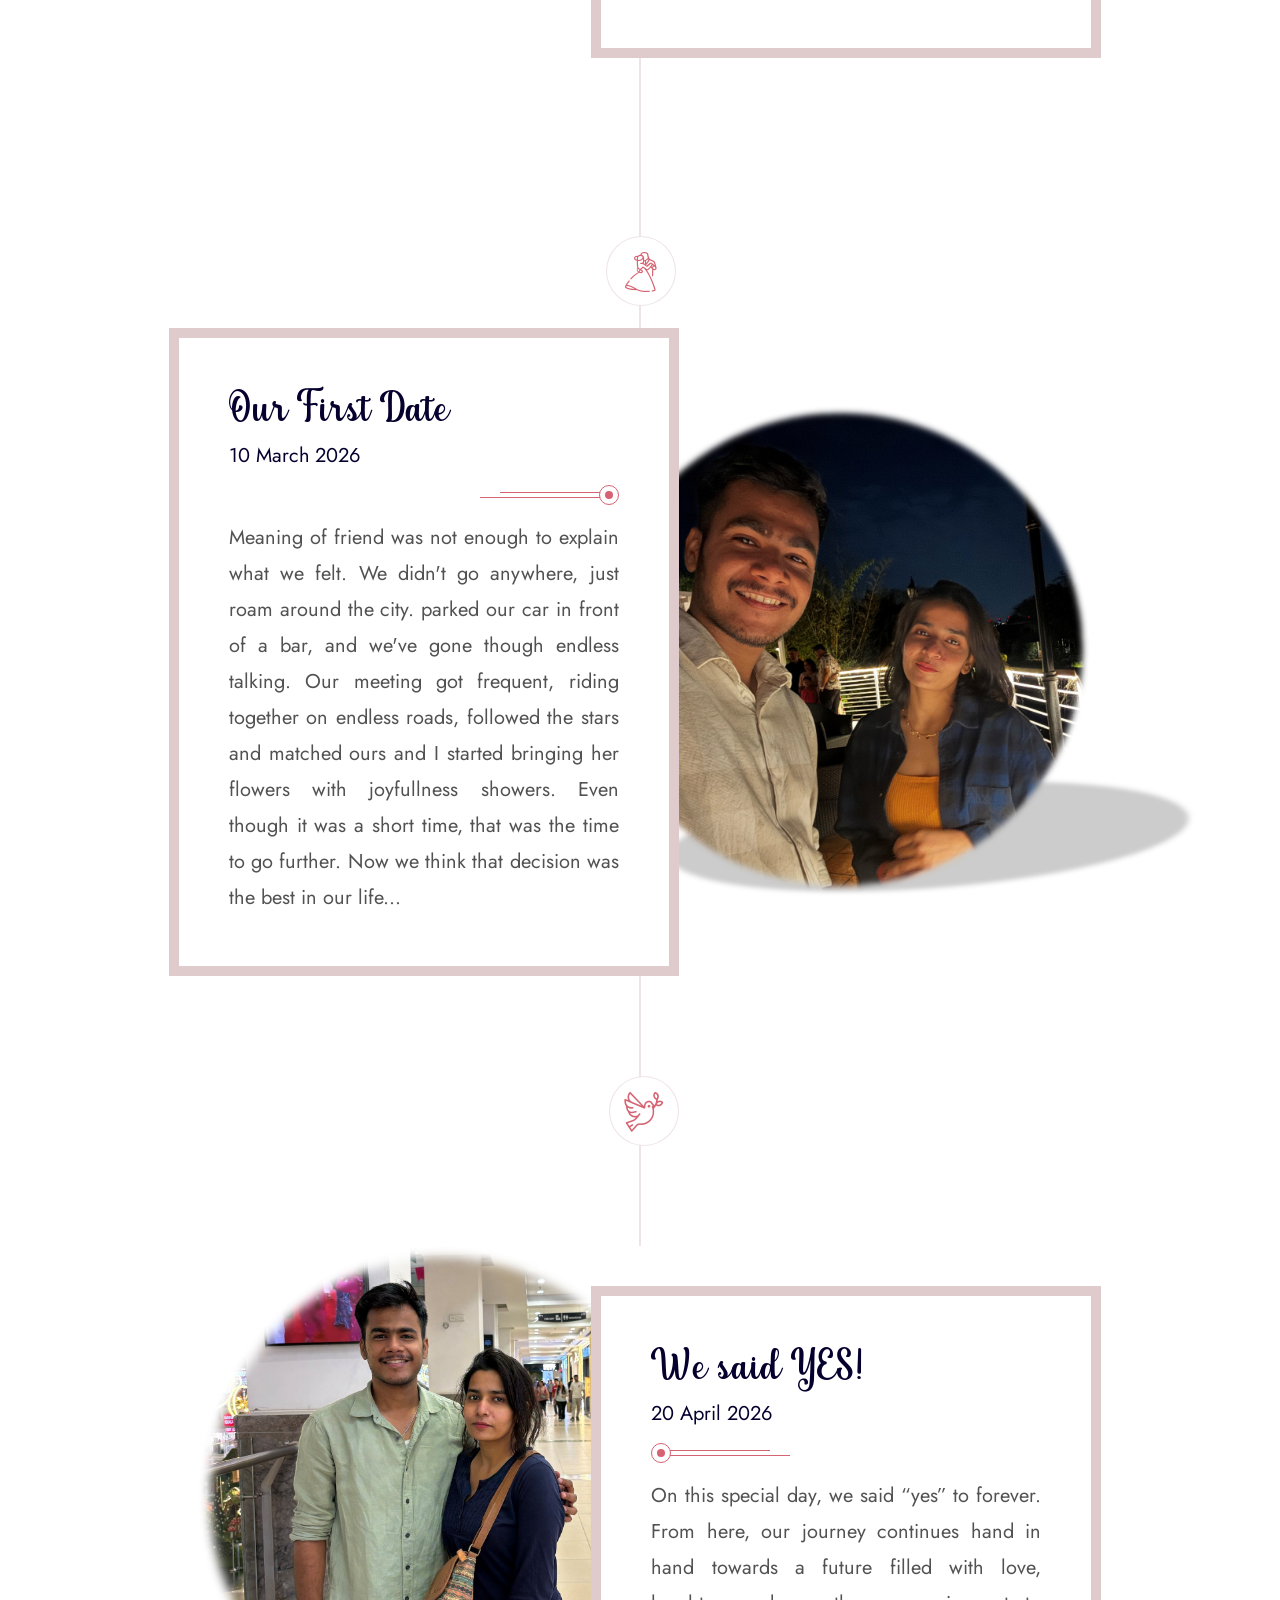
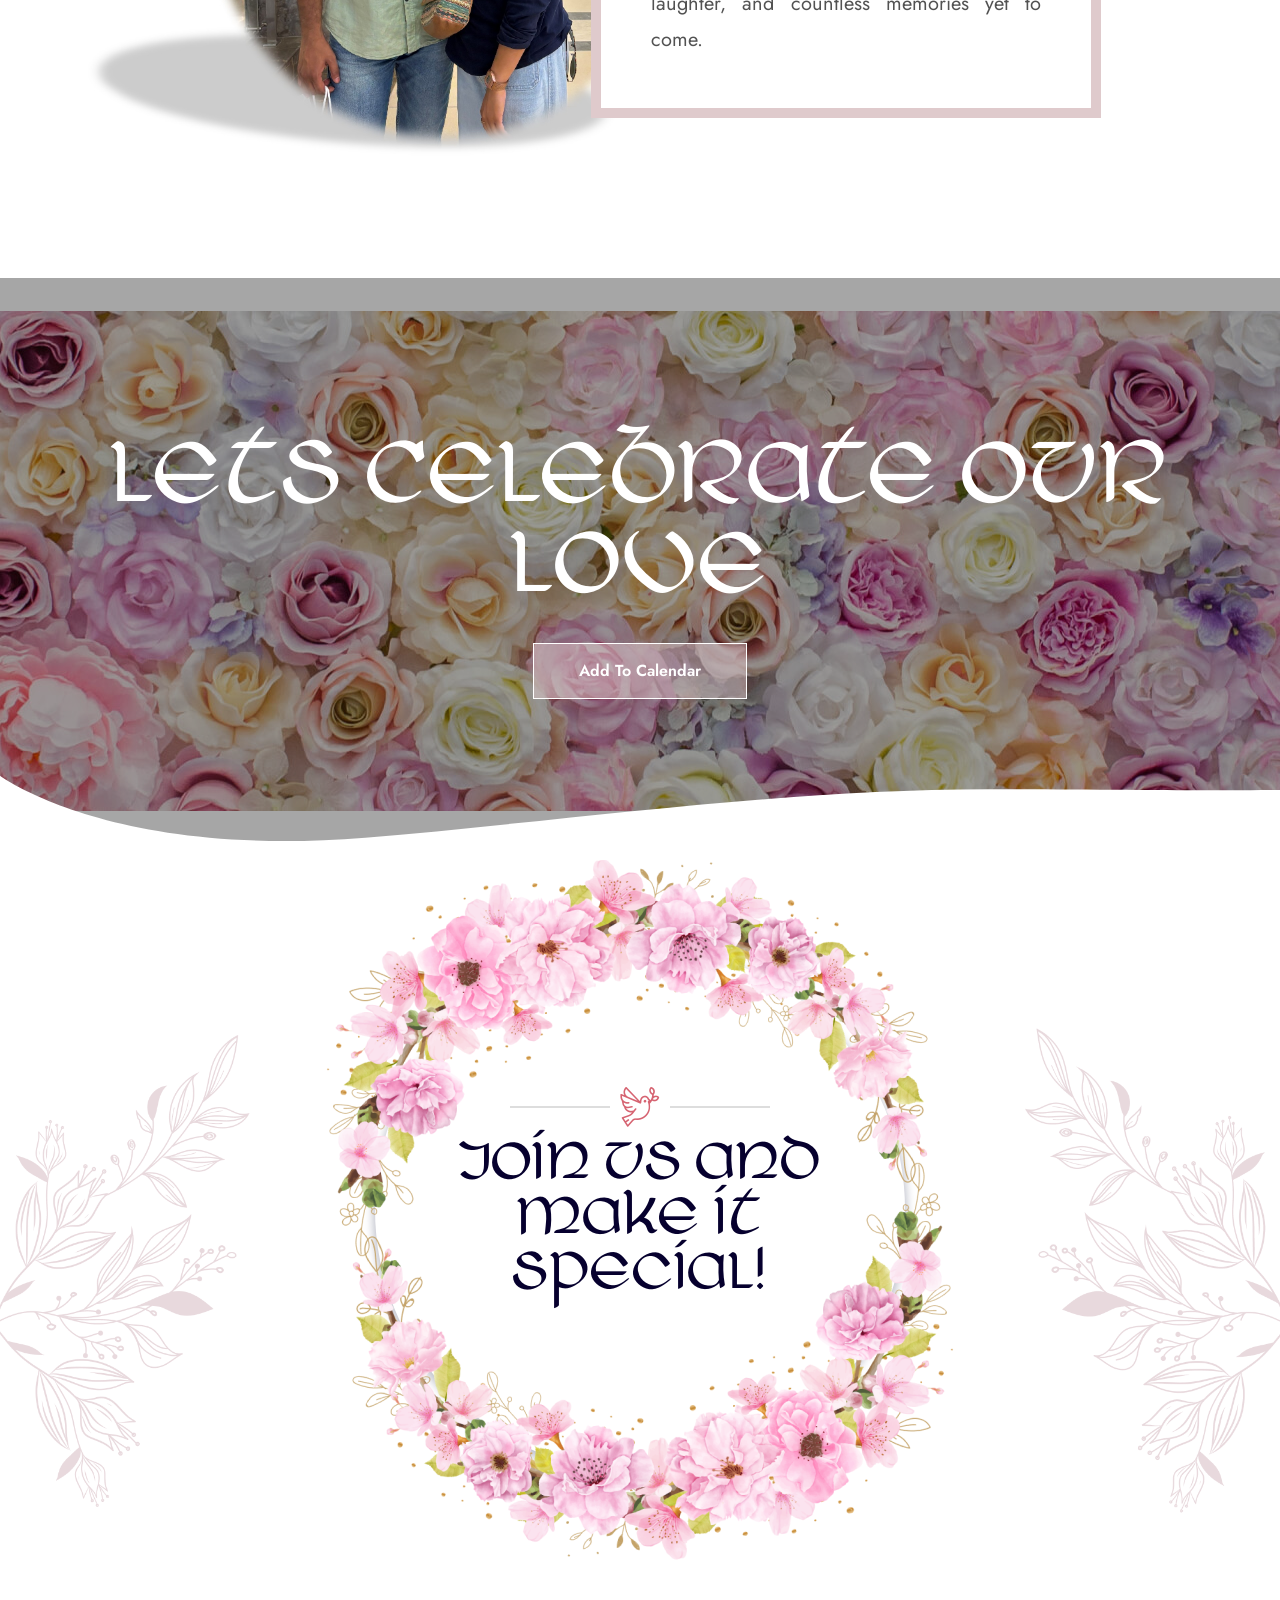
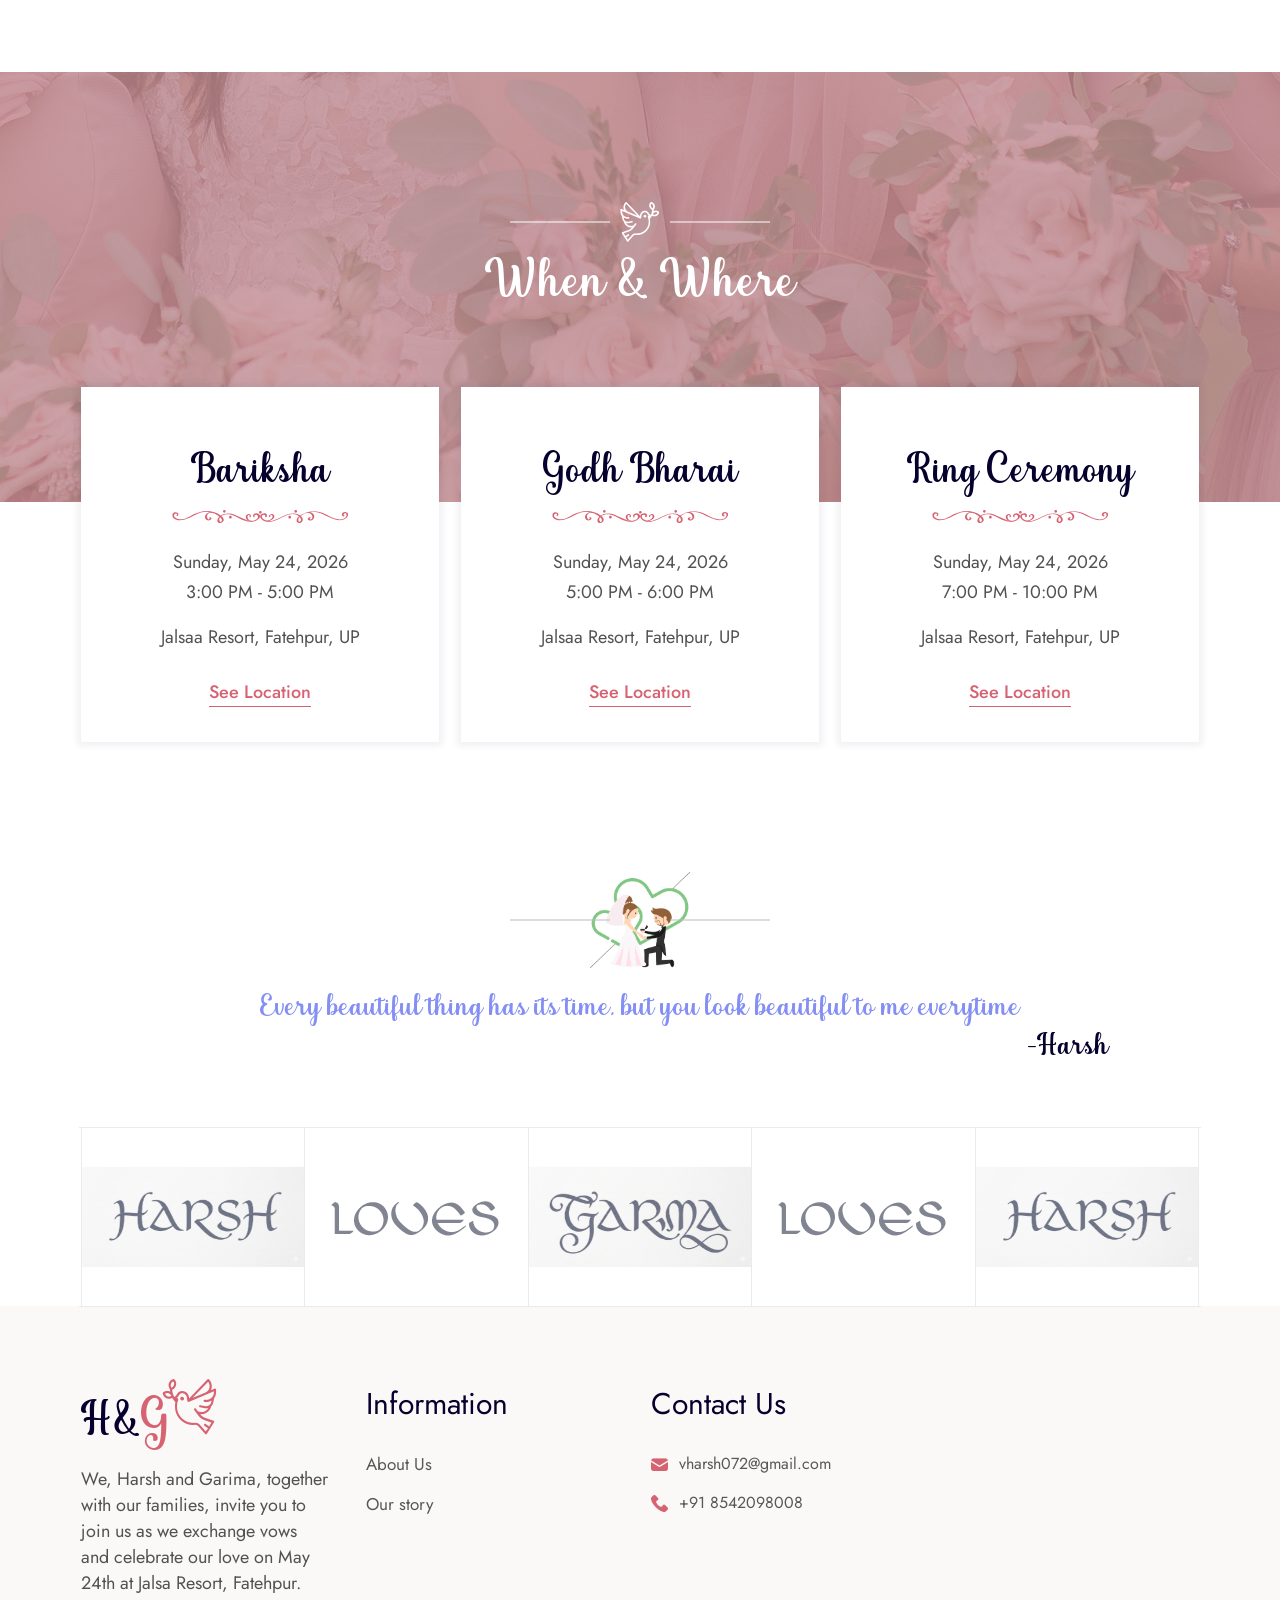
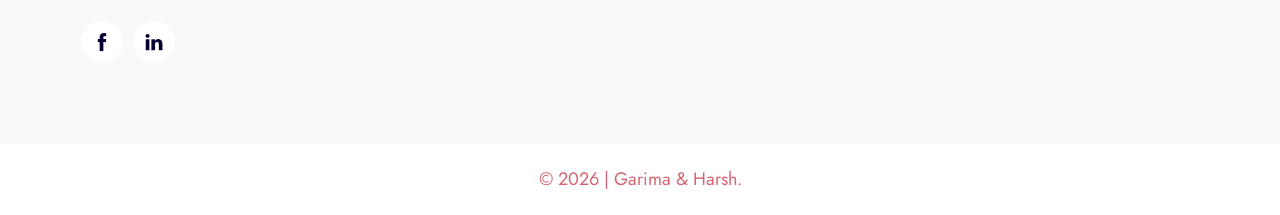
==== commit be879dc9: "Fix logo text in index.html" ====
--- a/index.html
+++ b/index.html
@@ -644,7 +644,7 @@
                         <div class="col col-xl-3 col-lg-4 col-md-6 col-sm-12 col-12">
                             <div class="widget about-widget">
                                 <div class="widget-title">
-                                    <a class="logo" href="index.html"><small>G&</small>H<span><i
+                                    <a class="logo" href="index.html"><small>H&</small>G <span><i
                                         class="fi flaticon-dove"></i></span></a>
                                 </div>
                                 <p>We, Harsh and Garima, together with our families, invite you to join us as we exchange vows and celebrate our love on May 24th at Jalsa Resort, Fatehpur.</p>
